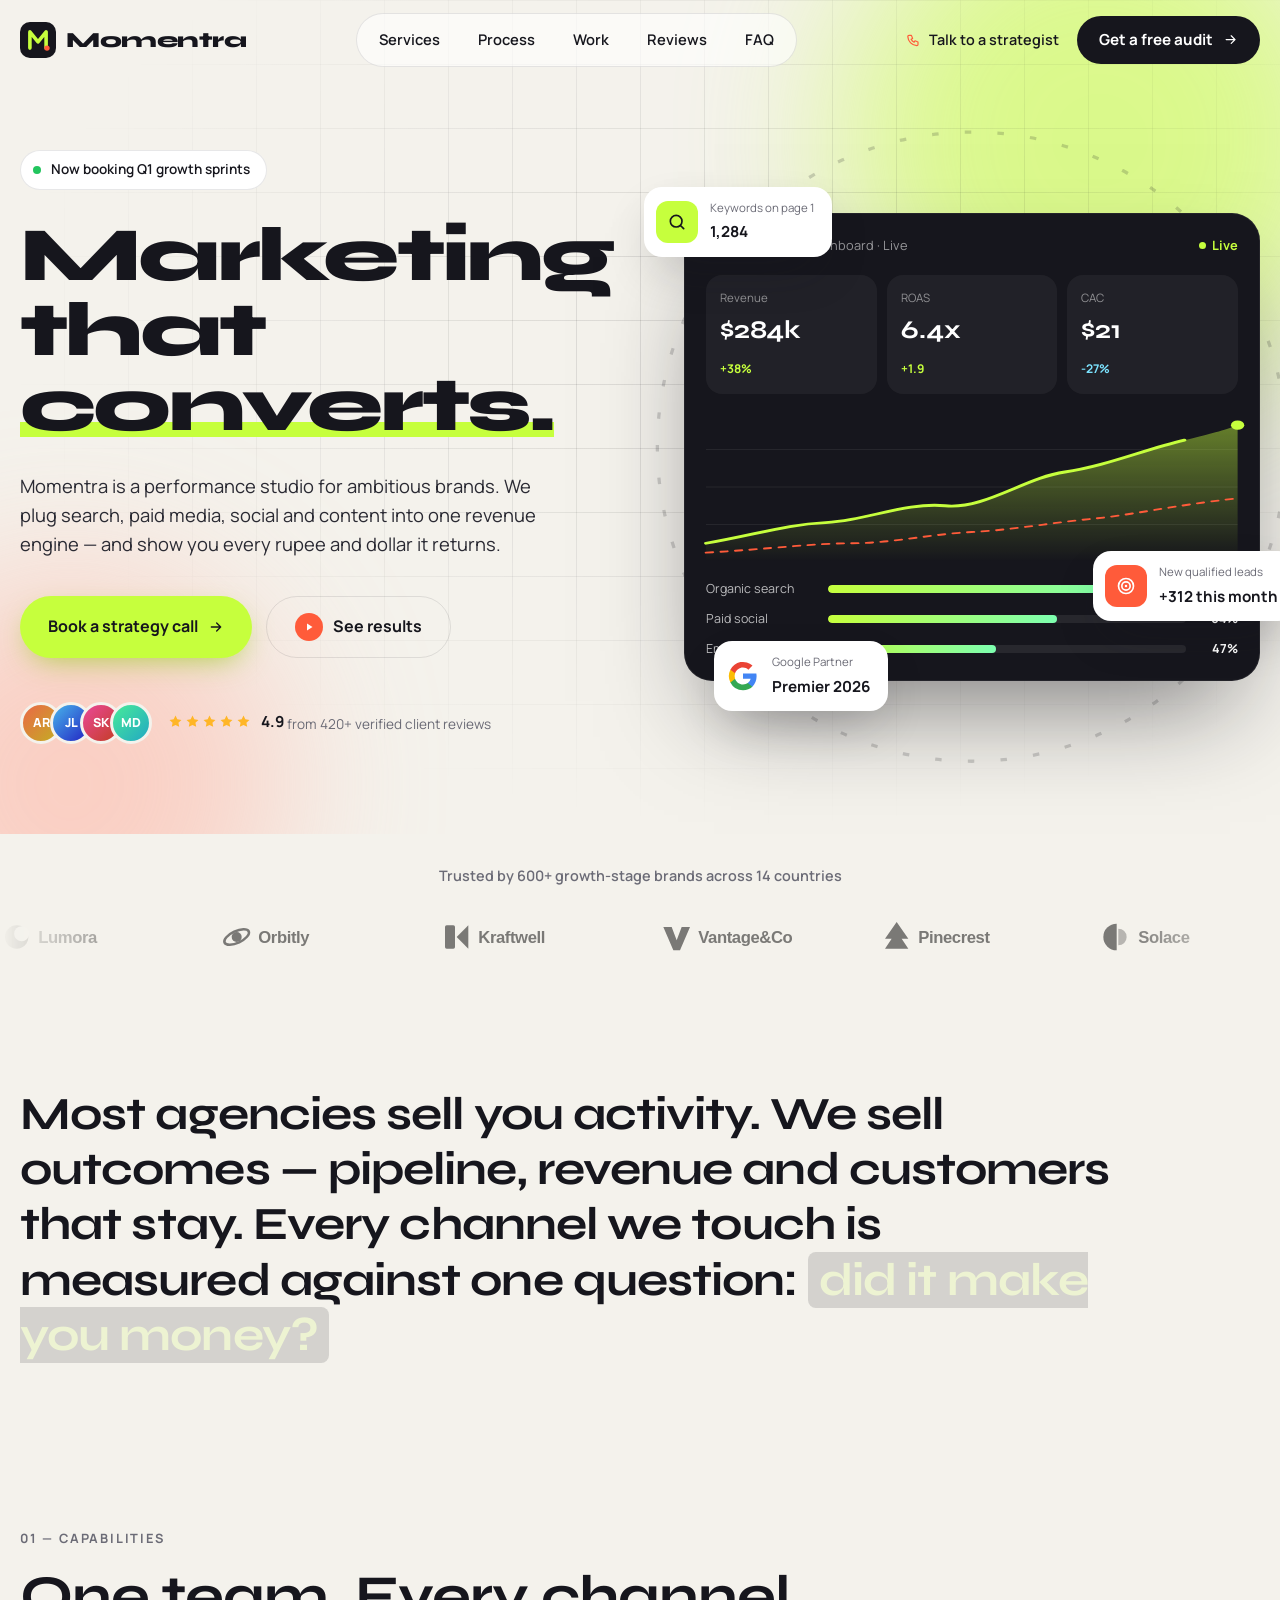
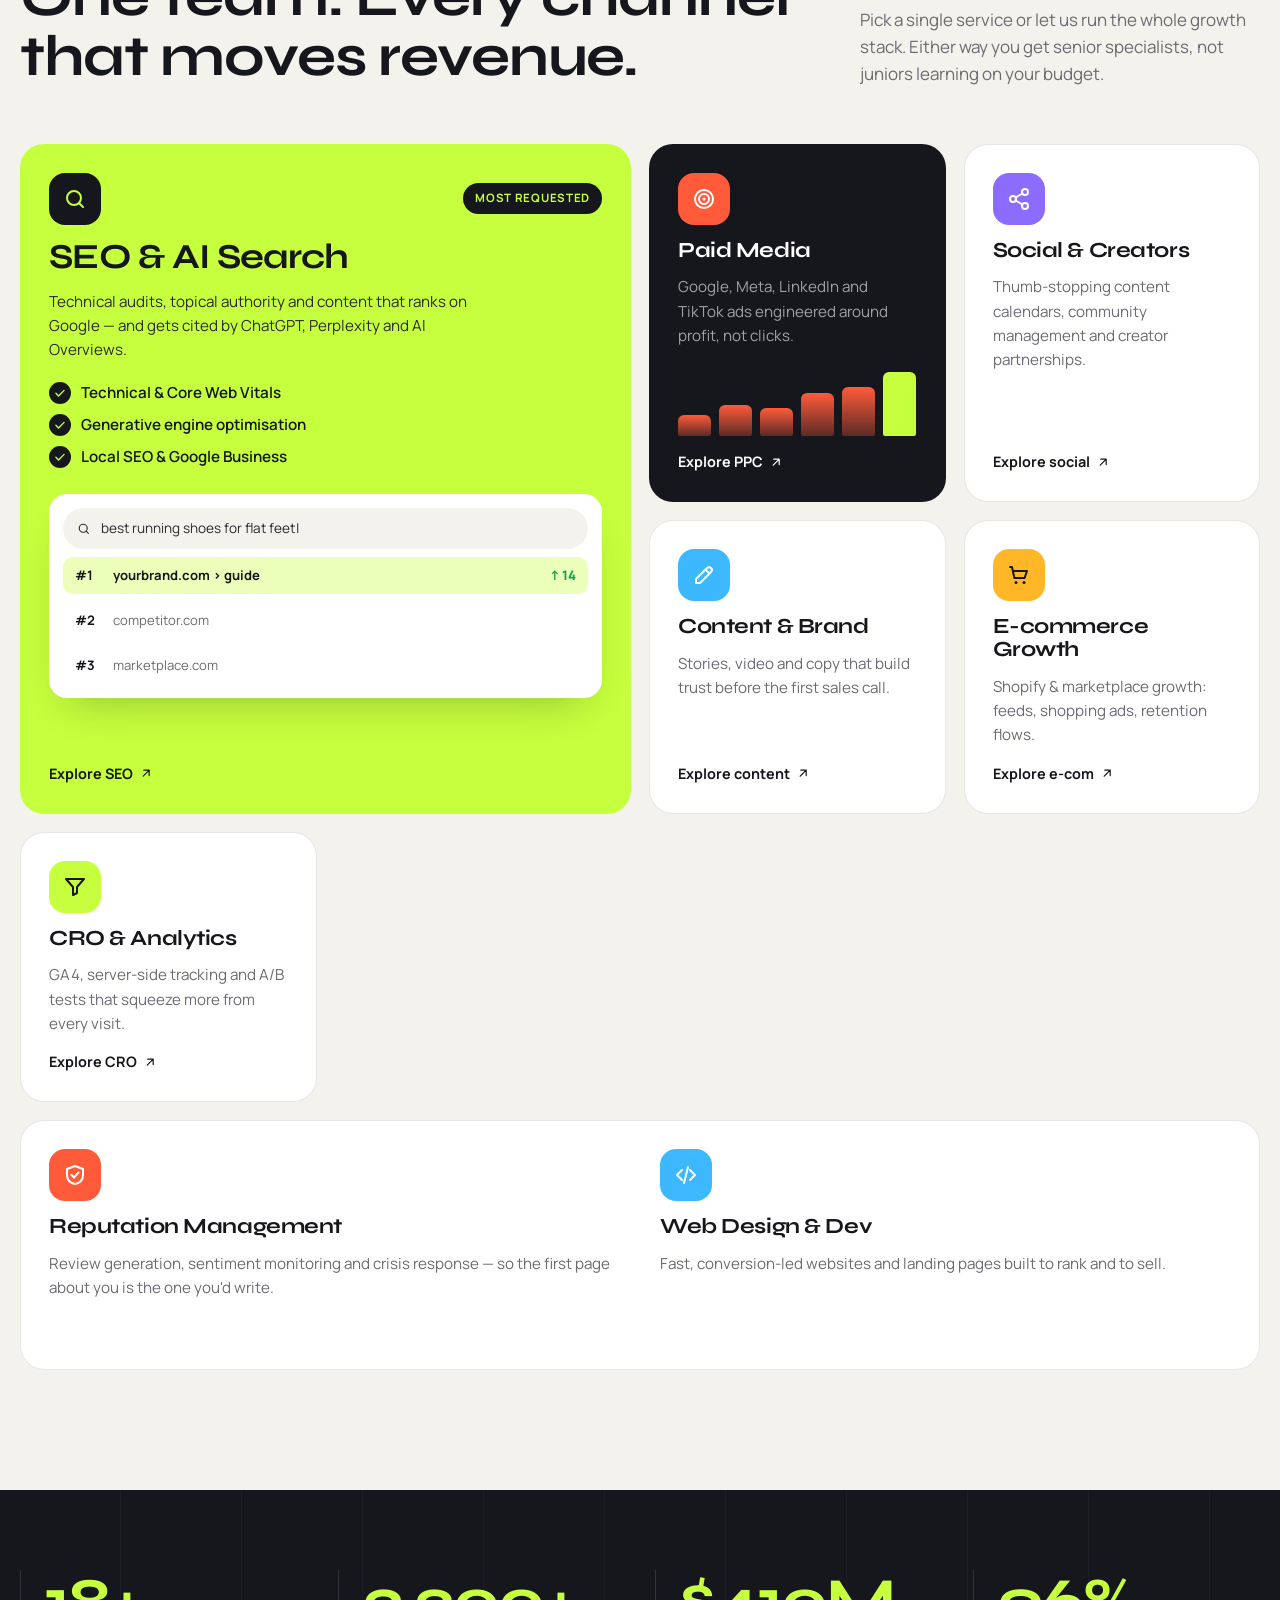
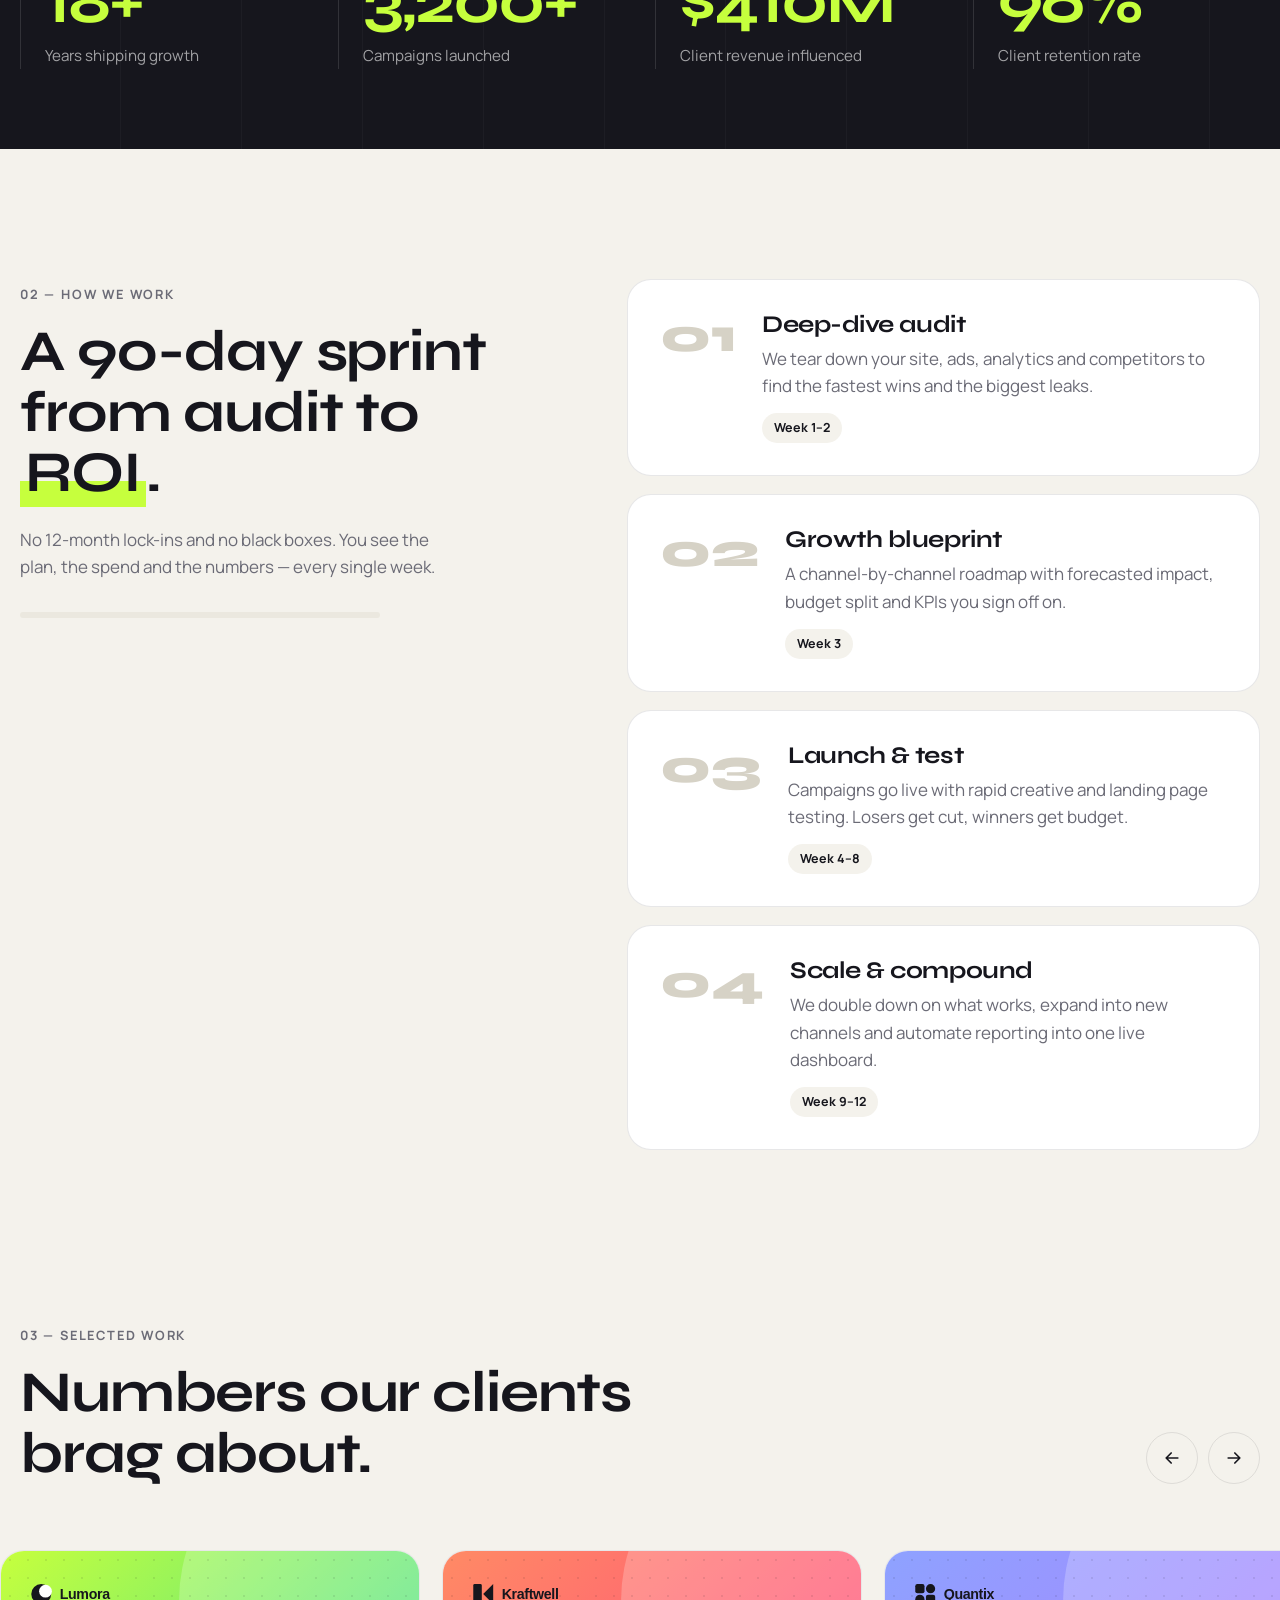
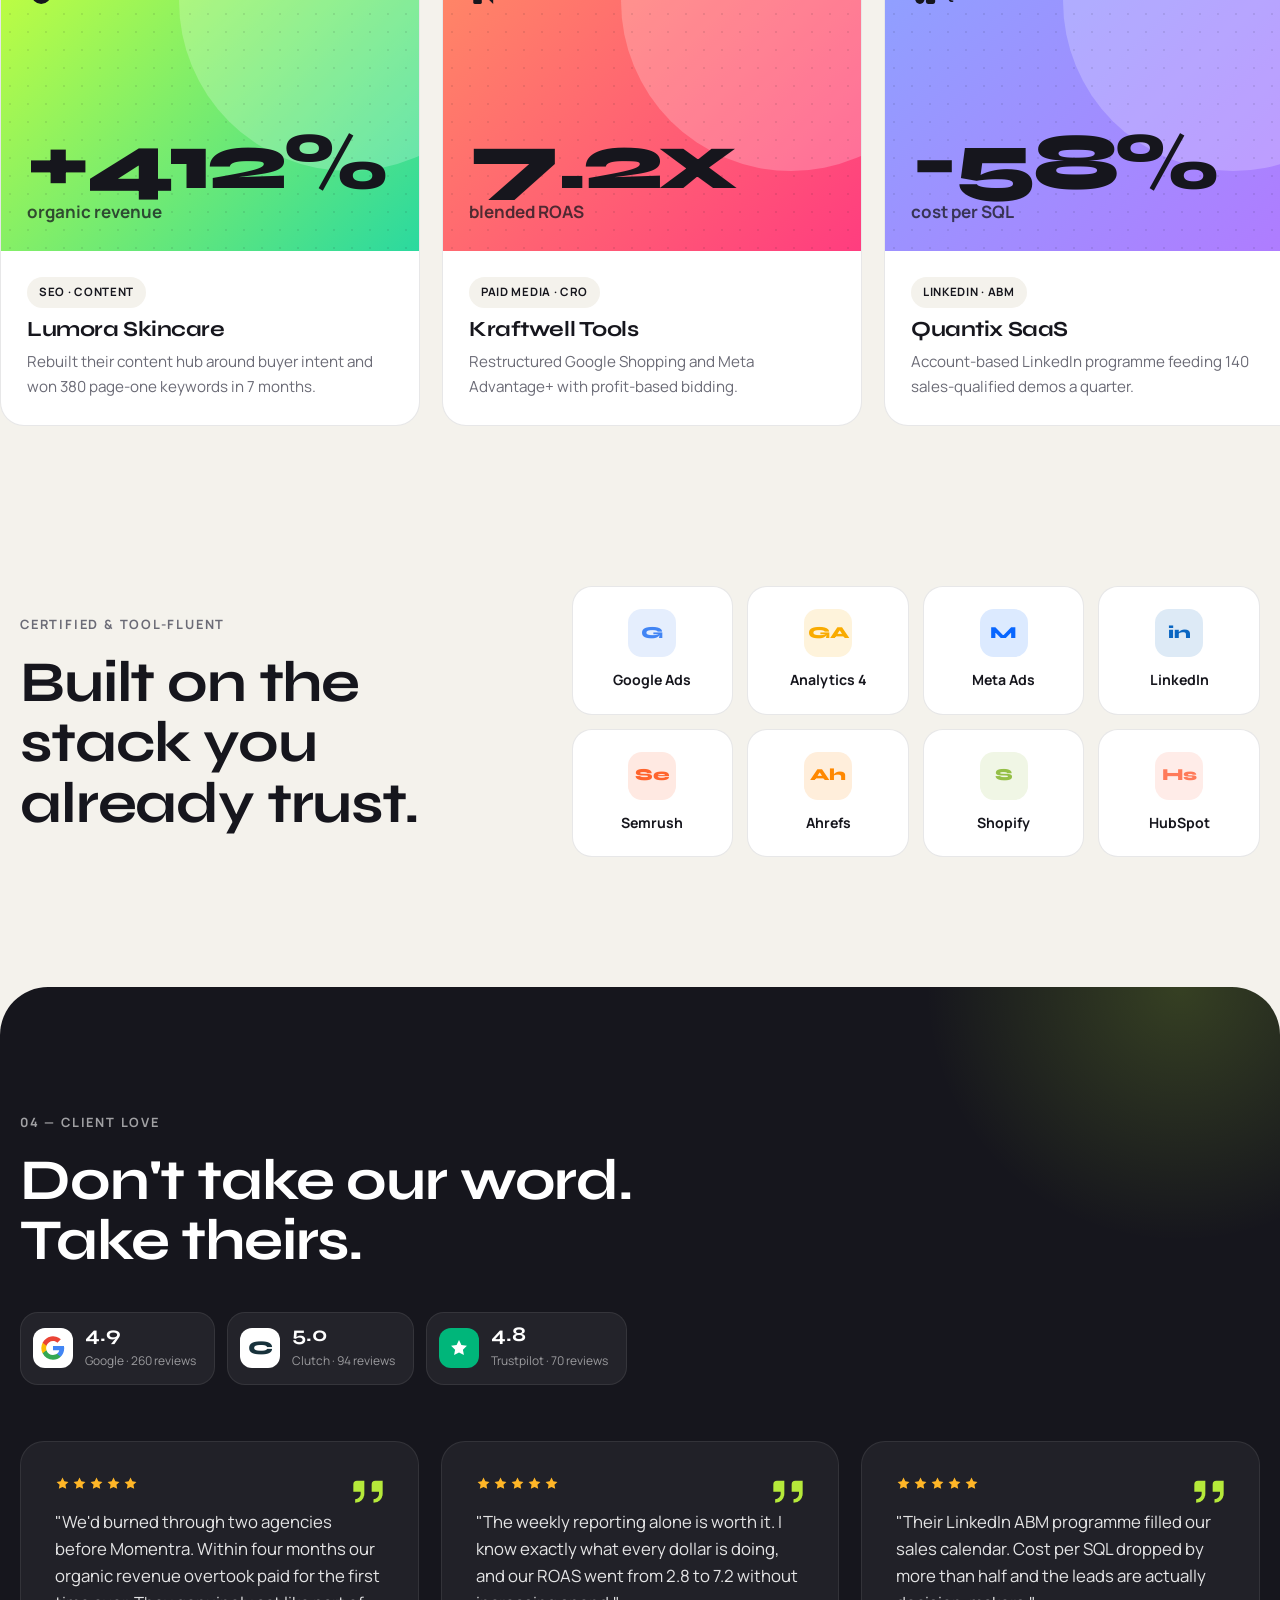
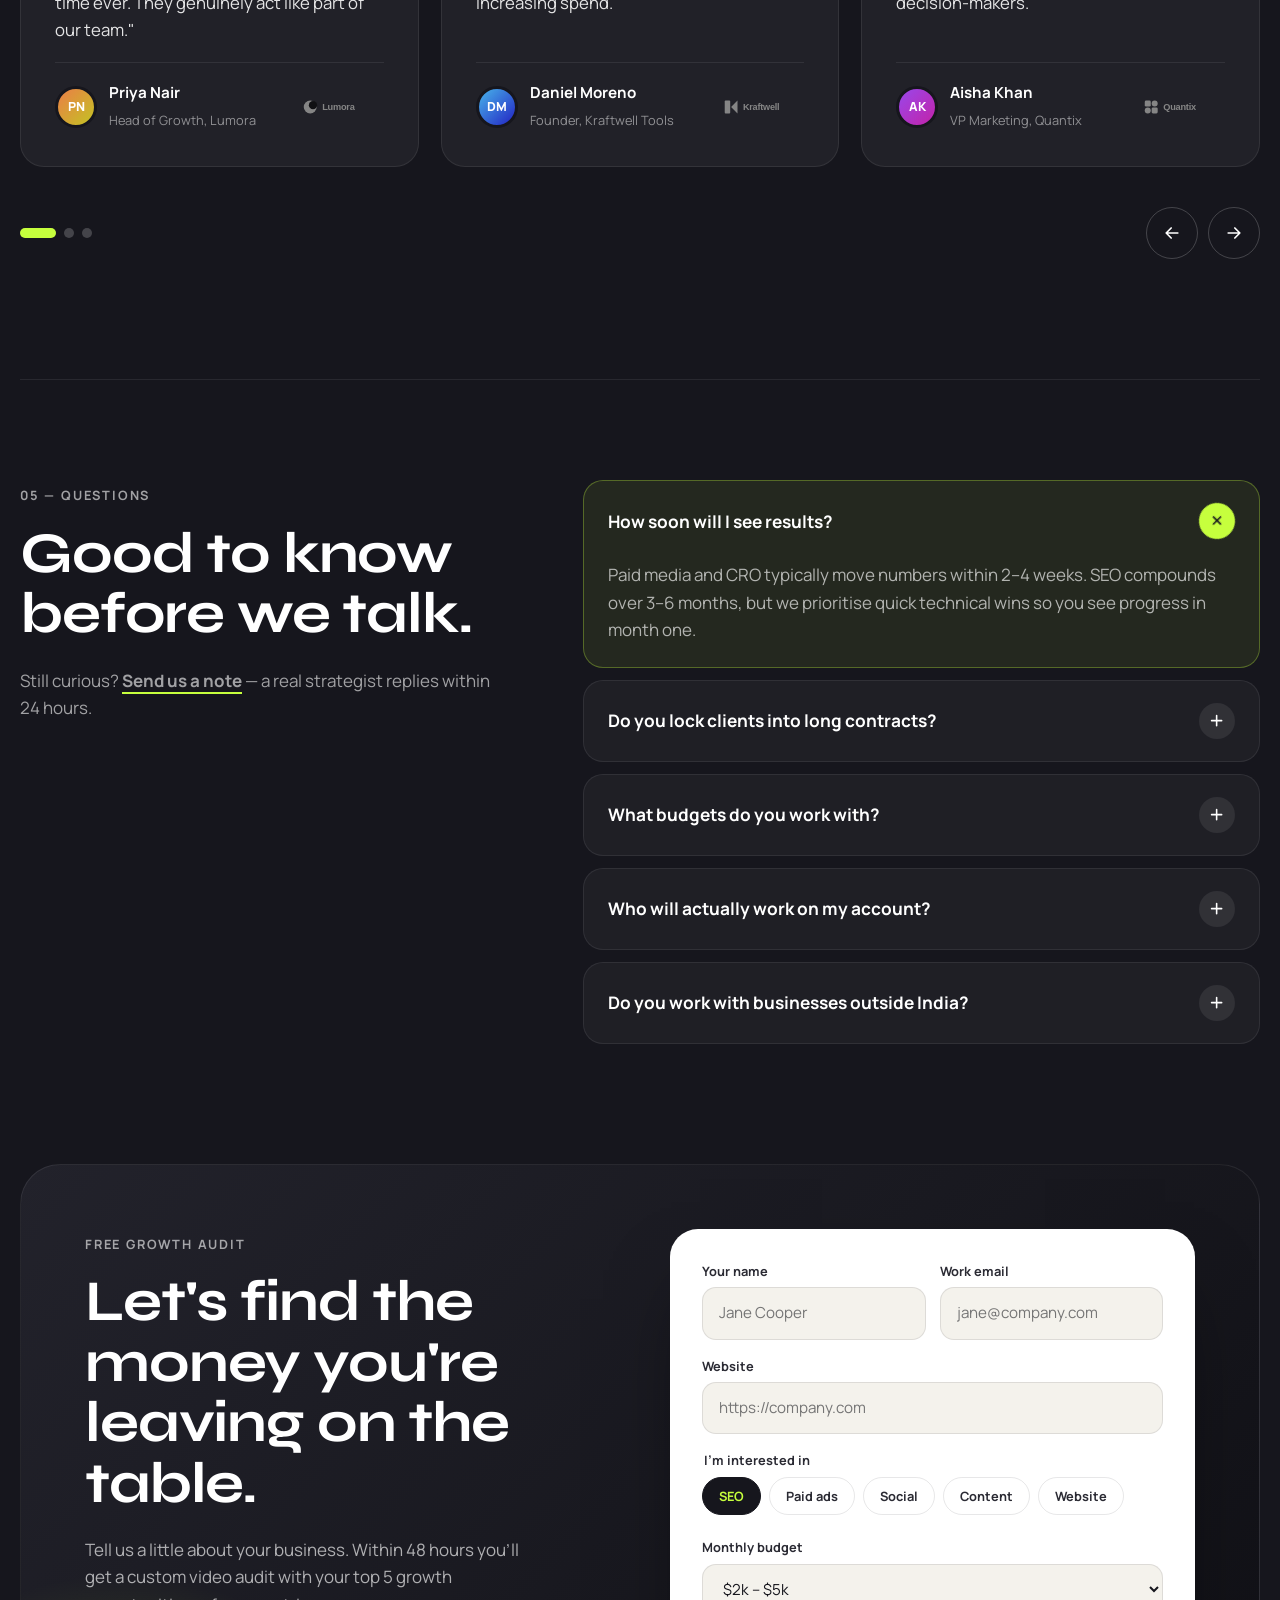
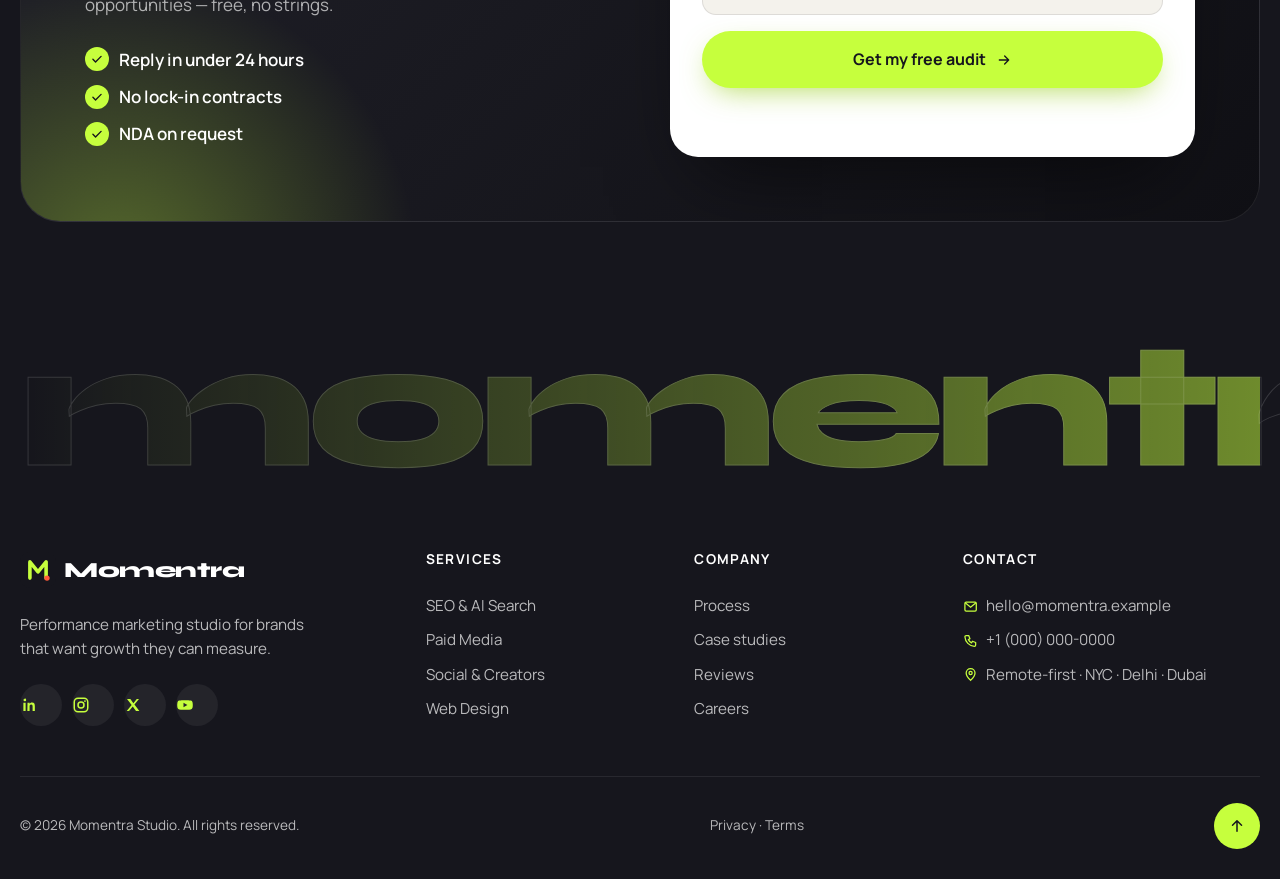
==== index.html @ 2140ebd6 "i" ====
<!doctype html>
<html lang="en">
<head>
  <meta charset="utf-8" />
  <meta name="viewport" content="width=device-width, initial-scale=1" />
  <title>Momentra — Growth Marketing Studio</title>
  <meta name="description" content="Momentra is a performance-first digital marketing studio. SEO, paid media, social, content and CRO that compound into revenue." />
  <link rel="icon" type="image/svg+xml" href="assets/favicon.svg" />
  <link rel="preconnect" href="https://fonts.googleapis.com" />
  <link rel="preconnect" href="https://fonts.gstatic.com" crossorigin />
  <link href="https://fonts.googleapis.com/css2?family=Syne:wght@600;700;800&family=Manrope:wght@400;500;600;700;800&display=swap" rel="stylesheet" />
  <link rel="stylesheet" href="css/style.css" />
</head>
<body>
  <div class="cursor-glow" aria-hidden="true"></div>
  <div class="scroll-progress" aria-hidden="true"></div>

  <!-- ================= SVG ICON SPRITE ================= -->
  <svg width="0" height="0" style="position:absolute" aria-hidden="true">
    <defs>
      <symbol id="i-search" viewBox="0 0 24 24"><circle cx="11" cy="11" r="7" fill="none" stroke="currentColor" stroke-width="2"/><path d="m20 20-3.5-3.5" stroke="currentColor" stroke-width="2" stroke-linecap="round"/></symbol>
      <symbol id="i-target" viewBox="0 0 24 24"><circle cx="12" cy="12" r="9" fill="none" stroke="currentColor" stroke-width="2"/><circle cx="12" cy="12" r="5" fill="none" stroke="currentColor" stroke-width="2"/><circle cx="12" cy="12" r="1.5" fill="currentColor"/></symbol>
      <symbol id="i-share" viewBox="0 0 24 24"><circle cx="18" cy="5" r="3" fill="none" stroke="currentColor" stroke-width="2"/><circle cx="6" cy="12" r="3" fill="none" stroke="currentColor" stroke-width="2"/><circle cx="18" cy="19" r="3" fill="none" stroke="currentColor" stroke-width="2"/><path d="m8.6 13.5 6.8 4M15.4 6.5l-6.8 4" stroke="currentColor" stroke-width="2"/></symbol>
      <symbol id="i-pen" viewBox="0 0 24 24"><path d="M4 20h4L19 9a2.8 2.8 0 0 0-4-4L4 16z" fill="none" stroke="currentColor" stroke-width="2" stroke-linejoin="round"/><path d="m13.5 6.5 4 4" stroke="currentColor" stroke-width="2"/></symbol>
      <symbol id="i-cart" viewBox="0 0 24 24"><path d="M3 4h2l2.4 11h10.2L20 8H6.3" fill="none" stroke="currentColor" stroke-width="2" stroke-linejoin="round" stroke-linecap="round"/><circle cx="9" cy="19.5" r="1.5" fill="currentColor"/><circle cx="17" cy="19.5" r="1.5" fill="currentColor"/></symbol>
      <symbol id="i-funnel" viewBox="0 0 24 24"><path d="M3 4h18l-7 8v6l-4 2v-8z" fill="none" stroke="currentColor" stroke-width="2" stroke-linejoin="round"/></symbol>
      <symbol id="i-shield" viewBox="0 0 24 24"><path d="M12 3 4 6v6c0 5 3.5 8 8 9 4.5-1 8-4 8-9V6z" fill="none" stroke="currentColor" stroke-width="2" stroke-linejoin="round"/><path d="m8.5 12 2.5 2.5 4.5-5" fill="none" stroke="currentColor" stroke-width="2" stroke-linecap="round"/></symbol>
      <symbol id="i-code" viewBox="0 0 24 24"><path d="m8 7-5 5 5 5M16 7l5 5-5 5M14 4l-4 16" fill="none" stroke="currentColor" stroke-width="2" stroke-linecap="round" stroke-linejoin="round"/></symbol>
      <symbol id="i-arrow" viewBox="0 0 24 24"><path d="M5 12h14M13 6l6 6-6 6" fill="none" stroke="currentColor" stroke-width="2" stroke-linecap="round" stroke-linejoin="round"/></symbol>
      <symbol id="i-arrow-ne" viewBox="0 0 24 24"><path d="M7 17 17 7M8 7h9v9" fill="none" stroke="currentColor" stroke-width="2" stroke-linecap="round" stroke-linejoin="round"/></symbol>
      <symbol id="i-star" viewBox="0 0 24 24"><path d="m12 2.5 2.9 6 6.6.9-4.8 4.6 1.2 6.5L12 17.4l-5.9 3.1 1.2-6.5L2.5 9.4l6.6-.9z" fill="currentColor"/></symbol>
      <symbol id="i-check" viewBox="0 0 24 24"><path d="m5 12.5 4.5 4.5L19 7.5" fill="none" stroke="currentColor" stroke-width="2.4" stroke-linecap="round" stroke-linejoin="round"/></symbol>
      <symbol id="i-plus" viewBox="0 0 24 24"><path d="M12 5v14M5 12h14" stroke="currentColor" stroke-width="2.2" stroke-linecap="round"/></symbol>
      <symbol id="i-quote" viewBox="0 0 24 24"><path d="M10 7H6a2 2 0 0 0-2 2v4h4v1a3 3 0 0 1-3 3v2a5 5 0 0 0 5-5zm10 0h-4a2 2 0 0 0-2 2v4h4v1a3 3 0 0 1-3 3v2a5 5 0 0 0 5-5z" fill="currentColor"/></symbol>
      <symbol id="i-play" viewBox="0 0 24 24"><path d="M8 5v14l11-7z" fill="currentColor"/></symbol>
      <symbol id="i-mail" viewBox="0 0 24 24"><rect x="3" y="5" width="18" height="14" rx="2" fill="none" stroke="currentColor" stroke-width="2"/><path d="m3.5 6 8.5 7 8.5-7" fill="none" stroke="currentColor" stroke-width="2"/></symbol>
      <symbol id="i-phone" viewBox="0 0 24 24"><path d="M5 4h4l2 5-2.5 1.5a11 11 0 0 0 5 5L15 13l5 2v4a2 2 0 0 1-2 2A16 16 0 0 1 3 6a2 2 0 0 1 2-2z" fill="none" stroke="currentColor" stroke-width="2" stroke-linejoin="round"/></symbol>
      <symbol id="i-pin" viewBox="0 0 24 24"><path d="M12 21s-7-6.2-7-11.5a7 7 0 0 1 14 0C19 14.8 12 21 12 21z" fill="none" stroke="currentColor" stroke-width="2"/><circle cx="12" cy="9.5" r="2.5" fill="none" stroke="currentColor" stroke-width="2"/></symbol>
      <symbol id="i-linkedin" viewBox="0 0 24 24"><path d="M4.5 9h3v11h-3zM6 3.5A1.8 1.8 0 1 1 6 7a1.8 1.8 0 0 1 0-3.5zM10 9h2.9v1.5h.1c.4-.8 1.4-1.7 3-1.7 3.2 0 3.8 2.1 3.8 4.8V20h-3v-5.6c0-1.3 0-3-1.9-3s-2.1 1.4-2.1 2.9V20h-3z" fill="currentColor"/></symbol>
      <symbol id="i-instagram" viewBox="0 0 24 24"><rect x="3" y="3" width="18" height="18" rx="5" fill="none" stroke="currentColor" stroke-width="2"/><circle cx="12" cy="12" r="4" fill="none" stroke="currentColor" stroke-width="2"/><circle cx="17.3" cy="6.7" r="1.2" fill="currentColor"/></symbol>
      <symbol id="i-x" viewBox="0 0 24 24"><path d="M4 4h4.5l4 5.6L17 4h3l-6.1 7.3L20.5 20H16l-4.3-6-5 6H3.6l6.6-7.9z" fill="currentColor"/></symbol>
      <symbol id="i-youtube" viewBox="0 0 24 24"><path d="M22 8.2a3 3 0 0 0-2.1-2.1C18 5.6 12 5.6 12 5.6s-6 0-7.9.5A3 3 0 0 0 2 8.2 31 31 0 0 0 1.6 12 31 31 0 0 0 2 15.8a3 3 0 0 0 2.1 2.1c1.9.5 7.9.5 7.9.5s6 0 7.9-.5a3 3 0 0 0 2.1-2.1c.3-1.2.4-2.5.4-3.8s-.1-2.6-.4-3.8zM10 15.1V8.9l5.2 3.1z" fill="currentColor"/></symbol>
      <symbol id="i-google" viewBox="0 0 24 24"><path d="M21.6 12.2c0-.7-.1-1.4-.2-2H12v3.8h5.4a4.6 4.6 0 0 1-2 3v2.5h3.2c1.9-1.7 3-4.3 3-7.3z" fill="#4285F4"/><path d="M12 22c2.7 0 5-.9 6.6-2.5l-3.2-2.5c-.9.6-2 1-3.4 1-2.6 0-4.8-1.8-5.6-4.1H3.1v2.6A10 10 0 0 0 12 22z" fill="#34A853"/><path d="M6.4 13.9a6 6 0 0 1 0-3.8V7.5H3.1a10 10 0 0 0 0 9z" fill="#FBBC05"/><path d="M12 6c1.5 0 2.8.5 3.8 1.5l2.9-2.9A10 10 0 0 0 3.1 7.5l3.3 2.6C7.2 7.8 9.4 6 12 6z" fill="#EA4335"/></symbol>
      <symbol id="i-sparkle" viewBox="0 0 24 24"><path d="M12 2c.6 4.8 2.7 7 7.5 7.5v1C14.7 11 12.6 13.2 12 18h-1c-.5-4.8-2.7-7-7.5-7.5v-1C8.3 9 10.5 6.8 11 2z" fill="currentColor"/></symbol>
    </defs>
  </svg>

  <!-- ================= HEADER ================= -->
  <header class="header" id="top">
    <div class="container header__inner">
      <a href="#top" class="brand" aria-label="Momentra home">
        <img src="assets/logo.svg" alt="" width="36" height="36" />
        <span>Momentra</span>
      </a>
      <nav class="nav" aria-label="Main">
        <a href="#services">Services</a>
        <a href="#process">Process</a>
        <a href="#work">Work</a>
        <a href="#reviews">Reviews</a>
        <a href="#faq">FAQ</a>
      </nav>
      <div class="header__cta">
        <a href="tel:+10000000000" class="header__phone"><svg><use href="#i-phone"/></svg> Talk to a strategist</a>
        <a href="#contact" class="btn btn--dark magnetic">Get a free audit <svg><use href="#i-arrow"/></svg></a>
      </div>
      <button class="burger" aria-label="Open menu" aria-expanded="false"><span></span><span></span></button>
    </div>
    <div class="mobile-menu">
      <a href="#services">Services</a>
      <a href="#process">Process</a>
      <a href="#work">Work</a>
      <a href="#reviews">Reviews</a>
      <a href="#faq">FAQ</a>
      <a href="#contact" class="btn btn--lime">Get a free audit</a>
    </div>
  </header>

  <main>
    <!-- ================= HERO ================= -->
    <section class="hero">
      <div class="hero__bg" aria-hidden="true">
        <div class="blob blob--1"></div>
        <div class="blob blob--2"></div>
        <div class="grid-lines"></div>
      </div>
      <div class="container hero__inner">
        <div class="hero__copy">
          <p class="pill reveal"><span class="pill__dot"></span> Now booking Q1 growth sprints</p>
          <h1 class="hero__title reveal" data-delay="1">
            Marketing that<br />
            <span class="rotator" aria-live="polite">
              <span class="rotator__word is-active">compounds.</span>
              <span class="rotator__word">converts.</span>
              <span class="rotator__word">scales.</span>
              <span class="rotator__word">pays back.</span>
            </span>
          </h1>
          <p class="hero__lead reveal" data-delay="2">
            Momentra is a performance studio for ambitious brands. We plug search, paid media, social and content into one revenue engine — and show you every rupee and dollar it returns.
          </p>
          <div class="hero__actions reveal" data-delay="3">
            <a href="#contact" class="btn btn--lime btn--lg magnetic">Book a strategy call <svg><use href="#i-arrow"/></svg></a>
            <a href="#work" class="btn btn--ghost btn--lg"><span class="play"><svg><use href="#i-play"/></svg></span> See results</a>
          </div>
          <div class="hero__trust reveal" data-delay="4">
            <div class="avatars">
              <span style="--h:12">AR</span><span style="--h:200">JL</span><span style="--h:330">SK</span><span style="--h:150">MD</span>
            </div>
            <div>
              <div class="stars" aria-label="4.9 out of 5 stars">
                <svg><use href="#i-star"/></svg><svg><use href="#i-star"/></svg><svg><use href="#i-star"/></svg><svg><use href="#i-star"/></svg><svg><use href="#i-star"/></svg>
                <strong>4.9</strong>
              </div>
              <small>from 420+ verified client reviews</small>
            </div>
          </div>
        </div>

        <div class="hero__visual reveal" data-delay="2" aria-hidden="true">
          <div class="dash tilt">
            <div class="dash__head">
              <span class="dots"><i></i><i></i><i></i></span>
              <span>Growth dashboard · Live</span>
              <span class="live"><i></i> Live</span>
            </div>
            <div class="dash__kpis">
              <div><small>Revenue</small><strong data-count="284" data-prefix="$" data-suffix="k">$0k</strong><em class="up">+38%</em></div>
              <div><small>ROAS</small><strong data-count="6.4" data-decimals="1" data-suffix="x">0x</strong><em class="up">+1.9</em></div>
              <div><small>CAC</small><strong data-count="21" data-prefix="$">$0</strong><em class="down">-27%</em></div>
            </div>
            <svg class="dash__chart" viewBox="0 0 400 160" preserveAspectRatio="none">
              <defs>
                <linearGradient id="chartFill" x1="0" x2="0" y1="0" y2="1">
                  <stop offset="0" stop-color="#c6ff3d" stop-opacity=".45"/>
                  <stop offset="1" stop-color="#c6ff3d" stop-opacity="0"/>
                </linearGradient>
              </defs>
              <g class="dash__gridlines"><path d="M0 40h400M0 80h400M0 120h400"/></g>
              <path class="chart-area" d="M0 140 C40 130 60 120 90 118 S150 96 180 100 240 70 270 64 330 40 360 30 400 14 400 14 V160 H0Z" fill="url(#chartFill)"/>
              <path class="chart-line" d="M0 140 C40 130 60 120 90 118 S150 96 180 100 240 70 270 64 330 40 360 30 400 14" fill="none" stroke="#c6ff3d" stroke-width="3" stroke-linecap="round"/>
              <path class="chart-line chart-line--2" d="M0 150 C50 146 80 140 110 140 S170 130 200 128 260 118 290 114 350 100 400 92" fill="none" stroke="#ff5b3a" stroke-width="2" stroke-dasharray="5 6" stroke-linecap="round"/>
              <circle class="chart-dot" cx="400" cy="14" r="5" fill="#c6ff3d"/>
            </svg>
            <div class="dash__channels">
              <div><span>Organic search</span><div class="bar"><i style="--w:82%"></i></div><b>82%</b></div>
              <div><span>Paid social</span><div class="bar"><i style="--w:64%"></i></div><b>64%</b></div>
              <div><span>Email &amp; CRM</span><div class="bar"><i style="--w:47%"></i></div><b>47%</b></div>
            </div>
          </div>

          <div class="float-card float-card--a">
            <span class="ic ic--lime"><svg><use href="#i-search"/></svg></span>
            <div><small>Keywords on page 1</small><strong>1,284</strong></div>
          </div>
          <div class="float-card float-card--b">
            <span class="ic ic--coral"><svg><use href="#i-target"/></svg></span>
            <div><small>New qualified leads</small><strong>+312 this month</strong></div>
          </div>
          <div class="float-card float-card--c">
            <svg class="g"><use href="#i-google"/></svg>
            <div><small>Google Partner</small><strong>Premier 2026</strong></div>
          </div>
          <svg class="orbit" viewBox="0 0 200 200"><circle cx="100" cy="100" r="96" fill="none" stroke="currentColor" stroke-dasharray="2 8"/></svg>
        </div>
      </div>
    </section>

    <!-- ================= LOGO MARQUEE ================= -->
    <section class="logos" aria-label="Trusted by">
      <div class="container logos__head">
        <p>Trusted by 600+ growth-stage brands across 14 countries</p>
      </div>
      <div class="marquee">
        <div class="marquee__track">
          <img src="assets/clients/lumora.svg" alt="Lumora" />
          <img src="assets/clients/orbitly.svg" alt="Orbitly" />
          <img src="assets/clients/kraftwell.svg" alt="Kraftwell" />
          <img src="assets/clients/vantage.svg" alt="Vantage &amp; Co" />
          <img src="assets/clients/pinecrest.svg" alt="Pinecrest" />
          <img src="assets/clients/solace.svg" alt="Solace" />
          <img src="assets/clients/quantix.svg" alt="Quantix" />
          <img src="assets/clients/havenhomes.svg" alt="Haven Homes" />
        </div>
      </div>
    </section>

    <!-- ================= INTRO / MANIFESTO ================= -->
    <section class="manifesto">
      <div class="container">
        <p class="manifesto__text split-words">
          Most agencies sell you activity. We sell outcomes — pipeline, revenue and customers that stay. Every channel we touch is measured against one question: <em>did it make you money?</em>
        </p>
      </div>
    </section>

    <!-- ================= SERVICES (BENTO) ================= -->
    <section class="services" id="services">
      <div class="container">
        <div class="section-head">
          <div>
            <span class="eyebrow reveal">01 — Capabilities</span>
            <h2 class="reveal" data-delay="1">One team. Every channel<br/>that moves revenue.</h2>
          </div>
          <p class="reveal" data-delay="2">Pick a single service or let us run the whole growth stack. Either way you get senior specialists, not juniors learning on your budget.</p>
        </div>

        <div class="bento">
          <article class="card card--xl reveal tilt">
            <div class="card__top">
              <span class="ic ic--lime"><svg><use href="#i-search"/></svg></span>
              <span class="tag">Most requested</span>
            </div>
            <h3>SEO &amp; AI Search</h3>
            <p>Technical audits, topical authority and content that ranks on Google — and gets cited by ChatGPT, Perplexity and AI Overviews.</p>
            <ul class="checks">
              <li><svg><use href="#i-check"/></svg> Technical &amp; Core Web Vitals</li>
              <li><svg><use href="#i-check"/></svg> Generative engine optimisation</li>
              <li><svg><use href="#i-check"/></svg> Local SEO &amp; Google Business</li>
            </ul>
            <div class="serp" aria-hidden="true">
              <div class="serp__bar"><svg><use href="#i-search"/></svg><span class="typed" data-text="best running shoes for flat feet"></span></div>
              <div class="serp__row serp__row--win"><b>#1</b><span>yourbrand.com › guide</span><em>↑ 14</em></div>
              <div class="serp__row"><b>#2</b><span>competitor.com</span></div>
              <div class="serp__row"><b>#3</b><span>marketplace.com</span></div>
            </div>
            <a href="#contact" class="card__link">Explore SEO <svg><use href="#i-arrow-ne"/></svg></a>
          </article>

          <article class="card card--dark reveal tilt" data-delay="1">
            <span class="ic ic--coral"><svg><use href="#i-target"/></svg></span>
            <h3>Paid Media</h3>
            <p>Google, Meta, LinkedIn and TikTok ads engineered around profit, not clicks.</p>
            <div class="mini-bars" aria-hidden="true"><i style="--h:30%"></i><i style="--h:45%"></i><i style="--h:40%"></i><i style="--h:62%"></i><i style="--h:70%"></i><i style="--h:92%"></i></div>
            <a href="#contact" class="card__link">Explore PPC <svg><use href="#i-arrow-ne"/></svg></a>
          </article>

          <article class="card reveal tilt" data-delay="2">
            <span class="ic ic--violet"><svg><use href="#i-share"/></svg></span>
            <h3>Social &amp; Creators</h3>
            <p>Thumb-stopping content calendars, community management and creator partnerships.</p>
            <a href="#contact" class="card__link">Explore social <svg><use href="#i-arrow-ne"/></svg></a>
          </article>

          <article class="card reveal tilt">
            <span class="ic ic--sky"><svg><use href="#i-pen"/></svg></span>
            <h3>Content &amp; Brand</h3>
            <p>Stories, video and copy that build trust before the first sales call.</p>
            <a href="#contact" class="card__link">Explore content <svg><use href="#i-arrow-ne"/></svg></a>
          </article>

          <article class="card reveal tilt" data-delay="1">
            <span class="ic ic--amber"><svg><use href="#i-cart"/></svg></span>
            <h3>E-commerce Growth</h3>
            <p>Shopify &amp; marketplace growth: feeds, shopping ads, retention flows.</p>
            <a href="#contact" class="card__link">Explore e-com <svg><use href="#i-arrow-ne"/></svg></a>
          </article>

          <article class="card reveal tilt" data-delay="2">
            <span class="ic ic--lime"><svg><use href="#i-funnel"/></svg></span>
            <h3>CRO &amp; Analytics</h3>
            <p>GA4, server-side tracking and A/B tests that squeeze more from every visit.</p>
            <a href="#contact" class="card__link">Explore CRO <svg><use href="#i-arrow-ne"/></svg></a>
          </article>

          <article class="card card--wide reveal tilt">
            <div class="card--wide__row">
              <div>
                <span class="ic ic--coral"><svg><use href="#i-shield"/></svg></span>
                <h3>Reputation Management</h3>
                <p>Review generation, sentiment monitoring and crisis response — so the first page about you is the one you'd write.</p>
              </div>
              <div>
                <span class="ic ic--sky"><svg><use href="#i-code"/></svg></span>
                <h3>Web Design &amp; Dev</h3>
                <p>Fast, conversion-led websites and landing pages built to rank and to sell.</p>
              </div>
            </div>
          </article>
        </div>
      </div>
    </section>

    <!-- ================= STATS BAND ================= -->
    <section class="stats">
      <div class="container stats__grid">
        <div class="stat reveal"><strong data-count="18" data-suffix="+">0</strong><span>Years shipping growth</span></div>
        <div class="stat reveal" data-delay="1"><strong data-count="3200" data-suffix="+">0</strong><span>Campaigns launched</span></div>
        <div class="stat reveal" data-delay="2"><strong data-count="410" data-prefix="$" data-suffix="M">0</strong><span>Client revenue influenced</span></div>
        <div class="stat reveal" data-delay="3"><strong data-count="96" data-suffix="%">0</strong><span>Client retention rate</span></div>
      </div>
    </section>

    <!-- ================= PROCESS ================= -->
    <section class="process" id="process">
      <div class="container process__inner">
        <div class="process__sticky">
          <span class="eyebrow reveal">02 — How we work</span>
          <h2 class="reveal" data-delay="1">A 90-day sprint<br/>from audit to <span class="hl">ROI</span>.</h2>
          <p class="reveal" data-delay="2">No 12-month lock-ins and no black boxes. You see the plan, the spend and the numbers — every single week.</p>
          <div class="process__meter reveal" data-delay="3"><i></i></div>
        </div>
        <ol class="steps">
          <li class="step reveal">
            <span class="step__num">01</span>
            <div><h3>Deep-dive audit</h3><p>We tear down your site, ads, analytics and competitors to find the fastest wins and the biggest leaks.</p><span class="step__time">Week 1–2</span></div>
          </li>
          <li class="step reveal">
            <span class="step__num">02</span>
            <div><h3>Growth blueprint</h3><p>A channel-by-channel roadmap with forecasted impact, budget split and KPIs you sign off on.</p><span class="step__time">Week 3</span></div>
          </li>
          <li class="step reveal">
            <span class="step__num">03</span>
            <div><h3>Launch &amp; test</h3><p>Campaigns go live with rapid creative and landing page testing. Losers get cut, winners get budget.</p><span class="step__time">Week 4–8</span></div>
          </li>
          <li class="step reveal">
            <span class="step__num">04</span>
            <div><h3>Scale &amp; compound</h3><p>We double down on what works, expand into new channels and automate reporting into one live dashboard.</p><span class="step__time">Week 9–12</span></div>
          </li>
        </ol>
      </div>
    </section>

    <!-- ================= CASE STUDIES ================= -->
    <section class="work" id="work">
      <div class="container">
        <div class="section-head">
          <div>
            <span class="eyebrow reveal">03 — Selected work</span>
            <h2 class="reveal" data-delay="1">Numbers our clients<br/>brag about.</h2>
          </div>
          <div class="work__nav reveal" data-delay="2">
            <button class="round-btn" data-dir="-1" aria-label="Previous case study"><svg style="transform:rotate(180deg)"><use href="#i-arrow"/></svg></button>
            <button class="round-btn" data-dir="1" aria-label="Next case study"><svg><use href="#i-arrow"/></svg></button>
          </div>
        </div>
      </div>
      <div class="cases" tabindex="0">
        <article class="case reveal" style="--c1:#c6ff3d;--c2:#2bd99f">
          <div class="case__art"><img src="assets/clients/lumora.svg" alt="" /><span class="case__big">+412%</span><span class="case__label">organic revenue</span></div>
          <div class="case__body"><span class="tag">SEO · Content</span><h3>Lumora Skincare</h3><p>Rebuilt their content hub around buyer intent and won 380 page-one keywords in 7 months.</p></div>
        </article>
        <article class="case reveal" data-delay="1" style="--c1:#ff8a65;--c2:#ff3d7f">
          <div class="case__art"><img src="assets/clients/kraftwell.svg" alt="" /><span class="case__big">7.2x</span><span class="case__label">blended ROAS</span></div>
          <div class="case__body"><span class="tag">Paid Media · CRO</span><h3>Kraftwell Tools</h3><p>Restructured Google Shopping and Meta Advantage+ with profit-based bidding.</p></div>
        </article>
        <article class="case reveal" data-delay="2" style="--c1:#8ea2ff;--c2:#b07bff">
          <div class="case__art"><img src="assets/clients/quantix.svg" alt="" /><span class="case__big">-58%</span><span class="case__label">cost per SQL</span></div>
          <div class="case__body"><span class="tag">LinkedIn · ABM</span><h3>Quantix SaaS</h3><p>Account-based LinkedIn programme feeding 140 sales-qualified demos a quarter.</p></div>
        </article>
        <article class="case reveal" data-delay="3" style="--c1:#ffd166;--c2:#ff9f1c">
          <div class="case__art"><img src="assets/clients/havenhomes.svg" alt="" /><span class="case__big">2.4M</span><span class="case__label">social reach / mo</span></div>
          <div class="case__body"><span class="tag">Social · Creators</span><h3>Haven Homes</h3><p>Creator-led reels strategy that turned property tours into a lead machine.</p></div>
        </article>
        <article class="case reveal" style="--c1:#6ee7ff;--c2:#3d8bff">
          <div class="case__art"><img src="assets/clients/orbitly.svg" alt="" /><span class="case__big">+186%</span><span class="case__label">trial sign-ups</span></div>
          <div class="case__body"><span class="tag">CRO · Analytics</span><h3>Orbitly</h3><p>42 landing page experiments in one quarter, with server-side tracking to prove it.</p></div>
        </article>
      </div>
    </section>

    <!-- ================= TOOLS ================= -->
    <section class="tools">
      <div class="container tools__inner">
        <div>
          <span class="eyebrow reveal">Certified &amp; tool-fluent</span>
          <h2 class="reveal" data-delay="1">Built on the stack you already trust.</h2>
        </div>
        <div class="tools__grid">
          <div class="tool reveal"><span style="--t:#4285F4">G</span>Google Ads</div>
          <div class="tool reveal" data-delay="1"><span style="--t:#F9AB00">GA</span>Analytics 4</div>
          <div class="tool reveal" data-delay="2"><span style="--t:#0866FF">M</span>Meta Ads</div>
          <div class="tool reveal" data-delay="3"><span style="--t:#0A66C2">in</span>LinkedIn</div>
          <div class="tool reveal"><span style="--t:#FF642D">Se</span>Semrush</div>
          <div class="tool reveal" data-delay="1"><span style="--t:#FF8800">Ah</span>Ahrefs</div>
          <div class="tool reveal" data-delay="2"><span style="--t:#95BF47">S</span>Shopify</div>
          <div class="tool reveal" data-delay="3"><span style="--t:#FF7A59">Hs</span>HubSpot</div>
        </div>
      </div>
    </section>

    <!-- ================= REVIEWS ================= -->
    <section class="reviews" id="reviews">
      <div class="container">
        <div class="reviews__top">
          <div>
            <span class="eyebrow eyebrow--light reveal">04 — Client love</span>
            <h2 class="reveal" data-delay="1">Don't take our word.<br/>Take theirs.</h2>
          </div>
          <div class="platforms reveal" data-delay="2">
            <div class="platform"><svg class="g"><use href="#i-google"/></svg><div><b>4.9</b><span>Google · 260 reviews</span></div></div>
            <div class="platform"><span class="clutch">C</span><div><b>5.0</b><span>Clutch · 94 reviews</span></div></div>
            <div class="platform"><span class="tp"><svg><use href="#i-star"/></svg></span><div><b>4.8</b><span>Trustpilot · 70 reviews</span></div></div>
          </div>
        </div>

        <div class="slider" aria-roledescription="carousel">
          <div class="slider__track">
            <figure class="review">
              <svg class="review__q"><use href="#i-quote"/></svg>
              <div class="stars"><svg><use href="#i-star"/></svg><svg><use href="#i-star"/></svg><svg><use href="#i-star"/></svg><svg><use href="#i-star"/></svg><svg><use href="#i-star"/></svg></div>
              <blockquote>"We'd burned through two agencies before Momentra. Within four months our organic revenue overtook paid for the first time ever. They genuinely act like part of our team."</blockquote>
              <figcaption><span class="av" style="--h:20">PN</span><div><b>Priya Nair</b><small>Head of Growth, Lumora</small></div><img src="assets/clients/lumora.svg" alt="" /></figcaption>
            </figure>
            <figure class="review">
              <svg class="review__q"><use href="#i-quote"/></svg>
              <div class="stars"><svg><use href="#i-star"/></svg><svg><use href="#i-star"/></svg><svg><use href="#i-star"/></svg><svg><use href="#i-star"/></svg><svg><use href="#i-star"/></svg></div>
              <blockquote>"The weekly reporting alone is worth it. I know exactly what every dollar is doing, and our ROAS went from 2.8 to 7.2 without increasing spend."</blockquote>
              <figcaption><span class="av" style="--h:200">DM</span><div><b>Daniel Moreno</b><small>Founder, Kraftwell Tools</small></div><img src="assets/clients/kraftwell.svg" alt="" /></figcaption>
            </figure>
            <figure class="review">
              <svg class="review__q"><use href="#i-quote"/></svg>
              <div class="stars"><svg><use href="#i-star"/></svg><svg><use href="#i-star"/></svg><svg><use href="#i-star"/></svg><svg><use href="#i-star"/></svg><svg><use href="#i-star"/></svg></div>
              <blockquote>"Their LinkedIn ABM programme filled our sales calendar. Cost per SQL dropped by more than half and the leads are actually decision-makers."</blockquote>
              <figcaption><span class="av" style="--h:270">AK</span><div><b>Aisha Khan</b><small>VP Marketing, Quantix</small></div><img src="assets/clients/quantix.svg" alt="" /></figcaption>
            </figure>
            <figure class="review">
              <svg class="review__q"><use href="#i-quote"/></svg>
              <div class="stars"><svg><use href="#i-star"/></svg><svg><use href="#i-star"/></svg><svg><use href="#i-star"/></svg><svg><use href="#i-star"/></svg><svg><use href="#i-star"/></svg></div>
              <blockquote>"Creative, fast and brutally honest about what's working. Our reels now drive more enquiries than our property portals."</blockquote>
              <figcaption><span class="av" style="--h:40">TO</span><div><b>Tom O'Brien</b><small>Marketing Director, Haven Homes</small></div><img src="assets/clients/havenhomes.svg" alt="" /></figcaption>
            </figure>
            <figure class="review">
              <svg class="review__q"><use href="#i-quote"/></svg>
              <div class="stars"><svg><use href="#i-star"/></svg><svg><use href="#i-star"/></svg><svg><use href="#i-star"/></svg><svg><use href="#i-star"/></svg><svg><use href="#i-star"/></svg></div>
              <blockquote>"We've worked with Momentra for six years across three product launches. Consistent, responsive and always a step ahead of the algorithms."</blockquote>
              <figcaption><span class="av" style="--h:160">EB</span><div><b>Emeka Bello</b><small>CEO, Orbitly</small></div><img src="assets/clients/orbitly.svg" alt="" /></figcaption>
            </figure>
          </div>
          <div class="slider__controls">
            <div class="slider__dots" role="tablist"></div>
            <div class="slider__arrows">
              <button class="round-btn round-btn--light" data-slide="-1" aria-label="Previous review"><svg style="transform:rotate(180deg)"><use href="#i-arrow"/></svg></button>
              <button class="round-btn round-btn--light" data-slide="1" aria-label="Next review"><svg><use href="#i-arrow"/></svg></button>
            </div>
          </div>
        </div>
      </div>
    </section>

    <!-- ================= FAQ ================= -->
    <section class="faq" id="faq">
      <div class="container faq__inner">
        <div>
          <span class="eyebrow reveal">05 — Questions</span>
          <h2 class="reveal" data-delay="1">Good to know<br/>before we talk.</h2>
          <p class="reveal" data-delay="2">Still curious? <a href="#contact" class="ulink">Send us a note</a> — a real strategist replies within 24 hours.</p>
        </div>
        <div class="accordion">
          <details class="reveal" open>
            <summary>How soon will I see results?<span><svg><use href="#i-plus"/></svg></span></summary>
            <p>Paid media and CRO typically move numbers within 2–4 weeks. SEO compounds over 3–6 months, but we prioritise quick technical wins so you see progress in month one.</p>
          </details>
          <details class="reveal" data-delay="1">
            <summary>Do you lock clients into long contracts?<span><svg><use href="#i-plus"/></svg></span></summary>
            <p>No. After the initial 90-day sprint, every engagement is month-to-month. We'd rather earn your renewal than enforce it.</p>
          </details>
          <details class="reveal" data-delay="2">
            <summary>What budgets do you work with?<span><svg><use href="#i-plus"/></svg></span></summary>
            <p>Retainers start at $1,500/month for a single channel. We'll recommend the spend that fits your goals — and tell you honestly if a channel isn't worth it yet.</p>
          </details>
          <details class="reveal" data-delay="3">
            <summary>Who will actually work on my account?<span><svg><use href="#i-plus"/></svg></span></summary>
            <p>A dedicated growth lead plus channel specialists with 5+ years' experience. You'll have a shared Slack channel and a live dashboard from day one.</p>
          </details>
          <details class="reveal" data-delay="4">
            <summary>Do you work with businesses outside India?<span><svg><use href="#i-plus"/></svg></span></summary>
            <p>Yes — around 60% of our clients are in the US, UK, UAE and Australia. We run overlapping hours across time zones.</p>
          </details>
        </div>
      </div>
    </section>

    <!-- ================= CTA / CONTACT ================= -->
    <section class="contact" id="contact">
      <div class="container">
        <div class="contact__card">
          <div class="contact__glow" aria-hidden="true"></div>
          <div class="contact__copy">
            <span class="eyebrow eyebrow--light reveal">Free growth audit</span>
            <h2 class="reveal" data-delay="1">Let's find the money you're leaving on the table.</h2>
            <p class="reveal" data-delay="2">Tell us a little about your business. Within 48 hours you'll get a custom video audit with your top 5 growth opportunities — free, no strings.</p>
            <ul class="contact__perks reveal" data-delay="3">
              <li><svg><use href="#i-check"/></svg> Reply in under 24 hours</li>
              <li><svg><use href="#i-check"/></svg> No lock-in contracts</li>
              <li><svg><use href="#i-check"/></svg> NDA on request</li>
            </ul>
          </div>
          <form class="form reveal" data-delay="2" novalidate>
            <div class="form__row">
              <label><span>Your name</span><input type="text" name="name" required placeholder="Jane Cooper" /></label>
              <label><span>Work email</span><input type="email" name="email" required placeholder="jane@company.com" /></label>
            </div>
            <label><span>Website</span><input type="url" name="site" placeholder="https://company.com" /></label>
            <fieldset>
              <legend>I'm interested in</legend>
              <div class="chips">
                <label><input type="checkbox" name="svc" value="seo" checked /><span>SEO</span></label>
                <label><input type="checkbox" name="svc" value="ppc" /><span>Paid ads</span></label>
                <label><input type="checkbox" name="svc" value="social" /><span>Social</span></label>
                <label><input type="checkbox" name="svc" value="content" /><span>Content</span></label>
                <label><input type="checkbox" name="svc" value="web" /><span>Website</span></label>
              </div>
            </fieldset>
            <label><span>Monthly budget</span>
              <select name="budget">
                <option>Under $2k</option><option selected>$2k – $5k</option><option>$5k – $15k</option><option>$15k+</option>
              </select>
            </label>
            <button type="submit" class="btn btn--lime btn--lg btn--block magnetic">Get my free audit <svg><use href="#i-arrow"/></svg></button>
            <p class="form__msg" role="status"></p>
          </form>
        </div>
      </div>
    </section>
  </main>

  <!-- ================= FOOTER ================= -->
  <footer class="footer">
    <div class="container">
      <div class="footer__big" aria-hidden="true">momentra<span>.</span></div>
      <div class="footer__grid">
        <div class="footer__brand">
          <a href="#top" class="brand brand--light"><img src="assets/logo.svg" alt="" width="36" height="36" /><span>Momentra</span></a>
          <p>Performance marketing studio for brands that want growth they can measure.</p>
          <div class="socials">
            <a href="#" aria-label="LinkedIn"><svg><use href="#i-linkedin"/></svg></a>
            <a href="#" aria-label="Instagram"><svg><use href="#i-instagram"/></svg></a>
            <a href="#" aria-label="X"><svg><use href="#i-x"/></svg></a>
            <a href="#" aria-label="YouTube"><svg><use href="#i-youtube"/></svg></a>
          </div>
        </div>
        <div>
          <h4>Services</h4>
          <a href="#services">SEO &amp; AI Search</a><a href="#services">Paid Media</a><a href="#services">Social &amp; Creators</a><a href="#services">Web Design</a>
        </div>
        <div>
          <h4>Company</h4>
          <a href="#process">Process</a><a href="#work">Case studies</a><a href="#reviews">Reviews</a><a href="#">Careers</a>
        </div>
        <div>
          <h4>Contact</h4>
          <a href="mailto:hello@momentra.example"><svg><use href="#i-mail"/></svg> hello@momentra.example</a>
          <a href="tel:+10000000000"><svg><use href="#i-phone"/></svg> +1 (000) 000-0000</a>
          <span><svg><use href="#i-pin"/></svg> Remote-first · NYC · Delhi · Dubai</span>
        </div>
      </div>
      <div class="footer__bottom">
        <span>© <span id="year">2026</span> Momentra Studio. All rights reserved.</span>
        <span><a href="#">Privacy</a> · <a href="#">Terms</a></span>
        <a href="#top" class="to-top" aria-label="Back to top"><svg style="transform:rotate(-90deg)"><use href="#i-arrow"/></svg></a>
      </div>
    </div>
  </footer>

  <script src="js/main.js"></script>
</body>
</html>
---- css/style.css ----
/* ==========================================================
   Momentra — Growth Marketing Studio
   ========================================================== */
:root {
  --paper: #f4f2ec;
  --paper-2: #ebe8df;
  --ink: #16161d;
  --ink-2: #2a2a33;
  --muted: #6b6b76;
  --line: rgba(22, 22, 29, .1);
  --lime: #c6ff3d;
  --coral: #ff5b3a;
  --violet: #8b6cff;
  --sky: #3db8ff;
  --amber: #ffb627;
  --radius: 24px;
  --radius-sm: 14px;
  --ease: cubic-bezier(.2, .8, .2, 1);
  --display: "Syne", "Segoe UI", sans-serif;
  --body: "Manrope", "Segoe UI", system-ui, sans-serif;
}

*, *::before, *::after { box-sizing: border-box; }
html { scroll-behavior: smooth; }
body {
  margin: 0;
  font-family: var(--body);
  font-size: 17px;
  line-height: 1.6;
  color: var(--ink);
  background: var(--paper);
  -webkit-font-smoothing: antialiased;
  overflow-x: hidden;
}
img { max-width: 100%; display: block; }
a { color: inherit; text-decoration: none; }
button { font: inherit; cursor: pointer; }
h1, h2, h3, h4 { font-family: var(--display); line-height: 1.05; margin: 0; letter-spacing: -.02em; }
h2 { font-size: clamp(2.1rem, 4.6vw, 3.6rem); font-weight: 700; }
h3 { font-size: 1.35rem; font-weight: 700; }
p { margin: 0; }
svg { width: 1em; height: 1em; flex-shrink: 0; }
::selection { background: var(--lime); color: var(--ink); }

.container { width: min(1240px, 100% - 40px); margin-inline: auto; }

/* ---------- utilities ---------- */
.eyebrow {
  display: inline-block;
  font-size: .8rem; font-weight: 700; letter-spacing: .14em; text-transform: uppercase;
  color: var(--muted); margin-bottom: 18px;
}
.eyebrow--light { color: rgba(255,255,255,.6); }
.hl { background: linear-gradient(transparent 62%, var(--lime) 62%); padding: 0 .08em; }
.ulink { border-bottom: 2px solid var(--lime); font-weight: 700; }
.tag {
  display: inline-block; font-size: .72rem; font-weight: 700; letter-spacing: .06em; text-transform: uppercase;
  padding: 6px 12px; border-radius: 99px; background: var(--ink); color: var(--lime);
}

.btn {
  --bg: var(--ink); --fg: #fff;
  display: inline-flex; align-items: center; justify-content: center; gap: 10px;
  padding: 12px 22px; border-radius: 99px; border: 0;
  background: var(--bg); color: var(--fg); font-weight: 700; font-size: .95rem;
  transition: transform .35s var(--ease), box-shadow .35s var(--ease), background .3s;
  position: relative; overflow: hidden; isolation: isolate;
}
.btn svg { transition: transform .35s var(--ease); }
.btn:hover svg { transform: translateX(4px); }
.btn::after {
  content: ""; position: absolute; inset: 0; z-index: -1;
  background: rgba(255,255,255,.18); transform: translateX(-101%); transition: transform .5s var(--ease);
}
.btn:hover::after { transform: translateX(0); }
.btn--lime { --bg: var(--lime); --fg: var(--ink); box-shadow: 0 10px 30px -10px rgba(140, 200, 0, .7); }
.btn--dark { --bg: var(--ink); --fg: #fff; }
.btn--ghost { --bg: transparent; --fg: var(--ink); border: 1.5px solid var(--line); }
.btn--ghost:hover { border-color: var(--ink); }
.btn--lg { padding: 16px 28px; font-size: 1rem; }
.btn--block { width: 100%; }
.play {
  display: grid; place-items: center; width: 28px; height: 28px; border-radius: 50%;
  background: var(--coral); color: #fff; font-size: 12px;
}
.btn--ghost:hover .play svg { transform: none; }

.ic {
  display: inline-grid; place-items: center; width: 52px; height: 52px; border-radius: 16px;
  font-size: 24px; color: var(--ink);
}
.ic--lime { background: var(--lime); }
.ic--coral { background: var(--coral); color: #fff; }
.ic--violet { background: var(--violet); color: #fff; }
.ic--sky { background: var(--sky); color: #fff; }
.ic--amber { background: var(--amber); }

.round-btn {
  width: 52px; height: 52px; border-radius: 50%; border: 1.5px solid var(--line);
  background: transparent; display: grid; place-items: center; font-size: 20px; color: var(--ink);
  transition: background .3s, color .3s, border-color .3s, transform .3s var(--ease);
}
.round-btn:hover { background: var(--ink); color: var(--lime); border-color: var(--ink); transform: scale(1.06); }
.round-btn--light { border-color: rgba(255,255,255,.2); color: #fff; }
.round-btn--light:hover { background: var(--lime); color: var(--ink); border-color: var(--lime); }

.stars { display: inline-flex; align-items: center; gap: 2px; color: #ffb627; font-size: 15px; }
.stars strong { color: var(--ink); margin-left: 8px; font-size: .95rem; }

/* ---------- reveal animation ---------- */
.reveal { opacity: 0; transform: translateY(36px); transition: opacity .9s var(--ease), transform .9s var(--ease); }
.reveal[data-delay="1"] { transition-delay: .1s; }
.reveal[data-delay="2"] { transition-delay: .2s; }
.reveal[data-delay="3"] { transition-delay: .3s; }
.reveal[data-delay="4"] { transition-delay: .4s; }
.reveal.in { opacity: 1; transform: none; }

/* ---------- cursor glow & progress ---------- */
.cursor-glow {
  position: fixed; top: 0; left: 0; width: 420px; height: 420px; border-radius: 50%;
  background: radial-gradient(circle, rgba(198,255,61,.22), transparent 65%);
  pointer-events: none; z-index: 0; transform: translate(-50%, -50%);
  transition: opacity .4s; opacity: 0; mix-blend-mode: multiply;
}
body.has-cursor .cursor-glow { opacity: 1; }
.scroll-progress {
  position: fixed; top: 0; left: 0; height: 3px; width: 100%; z-index: 100;
  background: linear-gradient(90deg, var(--lime), var(--coral));
  transform-origin: 0 50%; transform: scaleX(0);
}

/* ==========================================================
   HEADER
   ========================================================== */
.header {
  position: fixed; inset: 0 0 auto; z-index: 50;
  transition: background .4s, box-shadow .4s, transform .5s var(--ease);
}
.header.scrolled {
  background: rgba(244, 242, 236, .82); backdrop-filter: blur(16px); -webkit-backdrop-filter: blur(16px);
  box-shadow: 0 1px 0 var(--line);
}
.header.hidden { transform: translateY(-100%); }
.header__inner { display: flex; align-items: center; gap: 32px; height: 80px; }
.brand { display: inline-flex; align-items: center; gap: 10px; font-family: var(--display); font-weight: 800; font-size: 1.35rem; letter-spacing: -.02em; }
.brand img { transition: transform .6s var(--ease); }
.brand:hover img { transform: rotate(-12deg) scale(1.08); }
.nav { display: flex; gap: 6px; margin-inline: auto; padding: 6px; border-radius: 99px; background: rgba(255,255,255,.6); border: 1px solid var(--line); }
.nav a { padding: 8px 16px; border-radius: 99px; font-weight: 600; font-size: .92rem; transition: background .3s, color .3s; }
.nav a:hover, .nav a.active { background: var(--ink); color: #fff; }
.header__cta { display: flex; align-items: center; gap: 18px; }
.header__phone { display: inline-flex; align-items: center; gap: 8px; font-weight: 600; font-size: .9rem; }
.header__phone svg { color: var(--coral); }
.burger { display: none; width: 46px; height: 46px; border-radius: 50%; border: 0; background: var(--ink); position: relative; margin-left: auto; }
.burger span { position: absolute; left: 14px; right: 14px; height: 2px; background: #fff; transition: transform .4s var(--ease); }
.burger span:first-child { top: 19px; }
.burger span:last-child { top: 26px; }
.burger[aria-expanded="true"] span:first-child { transform: translateY(3.5px) rotate(45deg); }
.burger[aria-expanded="true"] span:last-child { transform: translateY(-3.5px) rotate(-45deg); }
.mobile-menu {
  display: none; flex-direction: column; gap: 6px; padding: 12px 20px 24px;
  background: var(--paper); border-bottom: 1px solid var(--line);
}
.mobile-menu a:not(.btn) { padding: 12px 4px; font-family: var(--display); font-size: 1.6rem; font-weight: 700; border-bottom: 1px solid var(--line); }
.mobile-menu .btn { margin-top: 14px; }

/* ==========================================================
   HERO
   ========================================================== */
.hero { position: relative; padding: 150px 0 90px; overflow: hidden; }
.hero__bg { position: absolute; inset: 0; z-index: -1; }
.blob { position: absolute; border-radius: 50%; filter: blur(80px); opacity: .55; animation: blob 18s ease-in-out infinite alternate; }
.blob--1 { width: 520px; height: 520px; background: var(--lime); top: -120px; right: -80px; }
.blob--2 { width: 420px; height: 420px; background: #ffb3a3; bottom: -160px; left: -140px; animation-delay: -6s; }
@keyframes blob { 50% { transform: translate(-60px, 50px) scale(1.12); } 100% { transform: translate(40px, -30px) scale(.95); } }
.grid-lines {
  position: absolute; inset: 0;
  background-image: linear-gradient(var(--line) 1px, transparent 1px), linear-gradient(90deg, var(--line) 1px, transparent 1px);
  background-size: 64px 64px;
  mask-image: radial-gradient(ellipse at 60% 40%, #000 20%, transparent 70%);
  -webkit-mask-image: radial-gradient(ellipse at 60% 40%, #000 20%, transparent 70%);
}
.hero__inner { display: grid; grid-template-columns: minmax(0, 1.05fr) minmax(0, 1fr); gap: 60px; align-items: center; }
.pill {
  display: inline-flex; align-items: center; gap: 10px; padding: 8px 16px 8px 12px; border-radius: 99px;
  background: #fff; border: 1px solid var(--line); font-size: .85rem; font-weight: 600; margin-bottom: 28px;
}
.pill__dot { width: 8px; height: 8px; border-radius: 50%; background: #22c55e; box-shadow: 0 0 0 0 rgba(34,197,94,.6); animation: ping 1.8s infinite; }
@keyframes ping { 70% { box-shadow: 0 0 0 10px rgba(34,197,94,0); } 100% { box-shadow: 0 0 0 0 rgba(34,197,94,0); } }
.hero__title { font-size: clamp(2.8rem, 6vw, 5.4rem); font-weight: 800; letter-spacing: -.035em; line-height: .98; }
.rotator { display: inline-grid; position: relative; color: var(--ink); }
.rotator__word::after {
  content: ""; position: absolute; left: 0; right: 0; bottom: .08em; height: .2em; background: var(--lime); z-index: -1;
  transform-origin: left; animation: underline 3s var(--ease) infinite;
}
@keyframes underline { 0%, 10% { transform: scaleX(0); } 30%, 80% { transform: scaleX(1); } 100% { transform: scaleX(0); transform-origin: right; } }
.rotator__word {
  grid-area: 1 / 1; position: relative; justify-self: start; white-space: nowrap; opacity: 0; transform: translateY(60%) rotateX(-60deg); filter: blur(6px);
  transition: opacity .6s var(--ease), transform .6s var(--ease), filter .6s;
}
.rotator__word.is-active { opacity: 1; transform: none; filter: none; }
.rotator__word.is-leaving { opacity: 0; transform: translateY(-60%) rotateX(60deg); filter: blur(6px); }
.hero__lead { font-size: 1.15rem; color: var(--ink-2); max-width: 540px; margin: 28px 0 36px; }
.hero__actions { display: flex; flex-wrap: wrap; gap: 14px; }
.hero__trust { display: flex; align-items: center; gap: 16px; margin-top: 44px; }
.hero__trust small { color: var(--muted); font-size: .85rem; }
.avatars { display: flex; }
.avatars span, .av {
  width: 42px; height: 42px; border-radius: 50%; display: grid; place-items: center;
  font-size: .78rem; font-weight: 800; color: #fff;
  background: linear-gradient(135deg, hsl(var(--h) 80% 60%), hsl(calc(var(--h) + 40) 70% 45%));
  border: 3px solid var(--paper);
}
.avatars span + span { margin-left: -12px; }

/* hero visual */
.hero__visual { position: relative; perspective: 1200px; }
.dash {
  position: relative; z-index: 2; background: var(--ink); color: #fff; border-radius: 28px; padding: 22px;
  box-shadow: 0 50px 100px -30px rgba(22,22,29,.55), inset 0 0 0 1px rgba(255,255,255,.06);
  transform-style: preserve-3d; transition: transform .4s var(--ease);
}
.dash__head { display: flex; align-items: center; gap: 12px; font-size: .8rem; color: rgba(255,255,255,.55); margin-bottom: 20px; }
.dots { display: flex; gap: 6px; }
.dots i { width: 10px; height: 10px; border-radius: 50%; background: rgba(255,255,255,.18); }
.dots i:first-child { background: var(--coral); }
.live { margin-left: auto; display: inline-flex; align-items: center; gap: 6px; color: var(--lime); font-weight: 700; }
.live i { width: 7px; height: 7px; border-radius: 50%; background: var(--lime); animation: blink 1.2s infinite; }
@keyframes blink { 50% { opacity: .2; } }
.dash__kpis { display: grid; grid-template-columns: repeat(3, 1fr); gap: 10px; }
.dash__kpis > div { background: rgba(255,255,255,.05); border-radius: 16px; padding: 14px; }
.dash__kpis small { display: block; font-size: .72rem; color: rgba(255,255,255,.5); }
.dash__kpis strong { display: block; font-family: var(--display); font-size: 1.6rem; margin: 2px 0; }
.dash__kpis em { font-style: normal; font-size: .75rem; font-weight: 700; }
.up { color: var(--lime); }
.down { color: #7ce3ff; }
.dash__chart { width: 100%; height: 150px; margin: 18px 0 10px; overflow: visible; }
.dash__gridlines path { stroke: rgba(255,255,255,.07); stroke-width: 1; }
.chart-line { stroke-dasharray: 700; stroke-dashoffset: 700; }
.chart-line--2 { stroke-dasharray: 5 6; stroke-dashoffset: 0; opacity: 0; transition: opacity 1s 1.4s; }
.chart-area { opacity: 0; transition: opacity 1.2s .9s; }
.chart-dot { opacity: 0; transition: opacity .4s 1.8s; }
.in .chart-line:not(.chart-line--2) { animation: draw 2s var(--ease) forwards .3s; }
.in .chart-line--2, .in .chart-area, .in .chart-dot { opacity: 1; }
.in .chart-dot { animation: pulseDot 1.6s 2s infinite; transform-origin: 400px 14px; }
@keyframes draw { to { stroke-dashoffset: 0; } }
@keyframes pulseDot { 50% { transform: scale(1.6); } }
.dash__channels { display: grid; gap: 10px; }
.dash__channels > div { display: grid; grid-template-columns: 110px 1fr 40px; align-items: center; gap: 12px; font-size: .78rem; color: rgba(255,255,255,.7); }
.dash__channels b { text-align: right; color: #fff; }
.bar { height: 8px; border-radius: 9px; background: rgba(255,255,255,.08); overflow: hidden; }
.bar i { display: block; height: 100%; width: 0; border-radius: inherit; background: linear-gradient(90deg, var(--lime), #7dffb0); transition: width 1.6s var(--ease) .6s; }
.in .bar i { width: var(--w); }

.float-card {
  position: absolute; z-index: 3; display: flex; align-items: center; gap: 12px;
  padding: 12px 18px 12px 12px; border-radius: 18px; background: #fff;
  box-shadow: 0 20px 50px -15px rgba(22,22,29,.3); animation: float 6s ease-in-out infinite;
}
.float-card .ic { width: 42px; height: 42px; font-size: 20px; border-radius: 12px; }
.float-card small { display: block; font-size: .72rem; color: var(--muted); }
.float-card strong { font-size: .95rem; }
.float-card .g { font-size: 34px; }
.float-card--a { top: -26px; left: -40px; }
.float-card--b { bottom: 60px; right: -36px; animation-delay: -2s; }
.float-card--c { bottom: -30px; left: 30px; animation-delay: -4s; }
@keyframes float { 50% { transform: translateY(-14px); } }
.orbit { position: absolute; width: 140%; height: 140%; top: -20%; left: -20%; color: rgba(22,22,29,.18); z-index: 1; animation: spin 60s linear infinite; }
@keyframes spin { to { transform: rotate(360deg); } }

/* ==========================================================
   LOGOS
   ========================================================== */
.logos { padding: 30px 0 70px; }
.logos__head p { text-align: center; font-size: .9rem; color: var(--muted); font-weight: 600; margin-bottom: 30px; }
.marquee { overflow: hidden; mask-image: linear-gradient(90deg, transparent, #000 12%, #000 88%, transparent); -webkit-mask-image: linear-gradient(90deg, transparent, #000 12%, #000 88%, transparent); }
.marquee__track { display: flex; gap: 70px; width: max-content; animation: marquee 34s linear infinite; }
.marquee:hover .marquee__track { animation-play-state: paused; }
.marquee__track img { height: 40px; width: auto; opacity: .55; filter: grayscale(1); transition: opacity .3s, transform .3s; }
.marquee__track img:hover { opacity: 1; transform: scale(1.08); }
@keyframes marquee { to { transform: translateX(-50%); } }

/* ==========================================================
   MANIFESTO
   ========================================================== */
.manifesto { padding: 60px 0 120px; }
.manifesto__text {
  font-family: var(--display); font-weight: 700; font-size: clamp(1.7rem, 3.6vw, 3rem);
  line-height: 1.2; letter-spacing: -.02em; max-width: 1100px;
}
.manifesto__text em { font-style: normal; background: var(--ink); color: var(--lime); padding: 0 .25em; border-radius: 8px; }
.split-words .w { opacity: .14; transition: opacity .4s; }
.split-words .w.on { opacity: 1; }

/* ==========================================================
   SERVICES BENTO
   ========================================================== */
.services { padding: 40px 0 120px; }
.section-head { display: flex; justify-content: space-between; align-items: flex-end; gap: 40px; margin-bottom: 56px; }
.section-head > p { max-width: 400px; color: var(--muted); }
.bento { display: grid; grid-template-columns: repeat(4, 1fr); grid-auto-rows: minmax(250px, auto); gap: 18px; }
.card {
  position: relative; display: flex; flex-direction: column; gap: 14px;
  padding: 28px; border-radius: var(--radius); background: #fff; border: 1px solid var(--line);
  transition: transform .4s var(--ease), box-shadow .4s var(--ease), border-color .3s;
  transform-style: preserve-3d; overflow: hidden;
}
.card::before {
  content: ""; position: absolute; inset: 0; border-radius: inherit; pointer-events: none;
  background: radial-gradient(400px circle at var(--mx, 50%) var(--my, 50%), rgba(198,255,61,.25), transparent 45%);
  opacity: 0; transition: opacity .4s;
}
.card:hover::before { opacity: 1; }
.card:hover { box-shadow: 0 30px 60px -30px rgba(22,22,29,.35); border-color: transparent; }
.card p { color: var(--muted); font-size: .95rem; }
.card .ic { transition: transform .5s var(--ease); }
.card:hover .ic { transform: rotate(-8deg) scale(1.08); }
.card__top { display: flex; justify-content: space-between; align-items: center; }
.card__link { margin-top: auto; display: inline-flex; align-items: center; gap: 6px; font-weight: 700; font-size: .9rem; }
.card__link svg { transition: transform .35s var(--ease); }
.card:hover .card__link svg { transform: translate(3px, -3px); }
.card--xl { grid-column: span 2; grid-row: span 2; background: var(--lime); border-color: transparent; }
.card--xl p { color: var(--ink-2); max-width: 440px; }
.card--xl .ic { background: var(--ink); color: var(--lime); }
.card--xl h3 { font-size: 2.2rem; }
.card--dark { background: var(--ink); color: #fff; border-color: transparent; }
.card--dark p { color: rgba(255,255,255,.6); }
.card--wide { grid-column: span 4; grid-row: auto; }
.card--wide__row { display: grid; grid-template-columns: 1fr 1fr; gap: 40px; }
.card--wide__row > div { display: flex; flex-direction: column; gap: 14px; }
.checks { list-style: none; margin: 4px 0 0; padding: 0; display: grid; gap: 8px; font-weight: 600; font-size: .95rem; }
.checks li { display: flex; align-items: center; gap: 10px; }
.checks svg { width: 22px; height: 22px; padding: 4px; border-radius: 50%; background: var(--ink); color: var(--lime); }
.serp { margin-top: 10px; background: #fff; border-radius: 18px; padding: 14px; display: grid; gap: 8px; box-shadow: 0 20px 40px -20px rgba(22,22,29,.3); }
.serp__bar { display: flex; align-items: center; gap: 10px; padding: 10px 14px; border-radius: 99px; background: var(--paper); font-size: .85rem; color: var(--ink-2); min-height: 40px; }
.typed::after { content: "|"; animation: blink .8s infinite; margin-left: 1px; }
.serp__row { display: flex; align-items: center; gap: 12px; padding: 8px 12px; border-radius: 10px; font-size: .82rem; color: var(--muted); }
.serp__row b { color: var(--ink); width: 26px; }
.serp__row--win { background: rgba(198,255,61,.35); color: var(--ink); font-weight: 700; }
.serp__row em { margin-left: auto; font-style: normal; color: #16a34a; font-weight: 800; }
.mini-bars { display: flex; align-items: flex-end; gap: 8px; height: 70px; margin-top: 4px; }
.mini-bars i { flex: 1; height: 0; border-radius: 6px 6px 2px 2px; background: linear-gradient(var(--coral), rgba(255,91,58,.3)); transition: height 1.2s var(--ease); }
.mini-bars i:last-child { background: var(--lime); }
.in .mini-bars i { height: var(--h); }
.in .mini-bars i:nth-child(2) { transition-delay: .1s; }
.in .mini-bars i:nth-child(3) { transition-delay: .2s; }
.in .mini-bars i:nth-child(4) { transition-delay: .3s; }
.in .mini-bars i:nth-child(5) { transition-delay: .4s; }
.in .mini-bars i:nth-child(6) { transition-delay: .5s; }

/* ==========================================================
   STATS
   ========================================================== */
.stats { background: var(--ink); color: #fff; padding: 80px 0; position: relative; overflow: hidden; }
.stats::before {
  content: ""; position: absolute; inset: 0;
  background: repeating-linear-gradient(90deg, transparent 0 120px, rgba(255,255,255,.03) 120px 121px);
}
.stats__grid { position: relative; display: grid; grid-template-columns: repeat(4, 1fr); gap: 30px; }
.stat { border-left: 1px solid rgba(255,255,255,.12); padding-left: 24px; }
.stat strong { display: block; font-family: var(--display); font-size: clamp(2.6rem, 5vw, 4.2rem); line-height: 1; color: var(--lime); letter-spacing: -.03em; }
.stat span { display: block; margin-top: 10px; color: rgba(255,255,255,.6); font-size: .95rem; }

/* ==========================================================
   PROCESS
   ========================================================== */
.process { padding: 130px 0; }
.process__inner { display: grid; grid-template-columns: 1fr 1.2fr; gap: 80px; align-items: start; }
.process__sticky { position: sticky; top: 120px; }
.process__sticky p { color: var(--muted); margin: 22px 0 32px; max-width: 420px; }
.process__meter { height: 6px; border-radius: 6px; background: var(--paper-2); max-width: 360px; overflow: hidden; }
.process__meter i { display: block; height: 100%; width: var(--p, 0%); background: linear-gradient(90deg, var(--lime), var(--coral)); border-radius: inherit; transition: width .2s linear; }
.steps { list-style: none; padding: 0; margin: 0; display: grid; gap: 18px; counter-reset: s; }
.step {
  display: grid; grid-template-columns: auto 1fr; gap: 26px; padding: 32px; border-radius: var(--radius);
  background: #fff; border: 1px solid var(--line); transition: background .5s var(--ease), color .5s, transform .5s var(--ease);
}
.step.active { background: var(--ink); color: #fff; transform: translateX(-10px); }
.step.active p { color: rgba(255,255,255,.65); }
.step__num { font-family: var(--display); font-weight: 800; font-size: 3rem; line-height: 1; color: #d6d2c6; transition: color .5s; }
.step.active .step__num { color: var(--lime); }
.step h3 { margin-bottom: 8px; font-size: 1.5rem; }
.step p { color: var(--muted); transition: color .5s; }
.step__time { display: inline-block; margin-top: 14px; font-size: .78rem; font-weight: 700; padding: 5px 12px; border-radius: 99px; background: var(--paper); color: var(--ink); }
.step.active .step__time { background: var(--lime); }

/* ==========================================================
   WORK / CASES
   ========================================================== */
.work { padding: 40px 0 130px; overflow: hidden; }
.work__nav { display: flex; gap: 10px; }
.cases {
  display: flex; gap: 22px; overflow-x: auto; scroll-snap-type: x mandatory; scroll-behavior: smooth;
  padding: 10px max(20px, calc((100% - 1240px) / 2)) 30px; scrollbar-width: none;
}
.cases::-webkit-scrollbar { display: none; }
.case { flex: 0 0 min(420px, 82vw); scroll-snap-align: start; border-radius: var(--radius); overflow: hidden; background: #fff; border: 1px solid var(--line); transition: transform .5s var(--ease), box-shadow .5s; }
.case:hover { transform: translateY(-8px); box-shadow: 0 40px 70px -35px rgba(22,22,29,.4); }
.case__art {
  position: relative; height: 300px; padding: 26px; display: flex; flex-direction: column; justify-content: flex-end;
  background: linear-gradient(135deg, var(--c1), var(--c2)); overflow: hidden;
}
.case__art::before {
  content: ""; position: absolute; width: 340px; height: 340px; right: -100px; top: -120px; border-radius: 50%;
  background: rgba(255,255,255,.22); transition: transform .8s var(--ease);
}
.case__art::after {
  content: ""; position: absolute; inset: 0;
  background-image: radial-gradient(rgba(22,22,29,.18) 1px, transparent 1px); background-size: 18px 18px; opacity: .5;
}
.case:hover .case__art::before { transform: scale(1.3) translate(-30px, 30px); }
.case__art img { position: absolute; top: 26px; left: 26px; height: 34px; width: auto; z-index: 1; }
.case__big { position: relative; z-index: 1; font-family: var(--display); font-weight: 800; font-size: 5rem; line-height: .9; letter-spacing: -.04em; color: var(--ink); transition: transform .6s var(--ease); }
.case:hover .case__big { transform: scale(1.06); transform-origin: left bottom; }
.case__label { position: relative; z-index: 1; font-weight: 700; color: var(--ink); opacity: .75; }
.case__body { padding: 26px; display: grid; gap: 10px; }
.case__body .tag { justify-self: start; background: var(--paper); color: var(--ink); }
.case__body p { color: var(--muted); font-size: .95rem; }

/* ==========================================================
   TOOLS
   ========================================================== */
.tools { padding: 0 0 130px; }
.tools__inner { display: grid; grid-template-columns: 1fr 1.4fr; gap: 60px; align-items: center; }
.tools__grid { display: grid; grid-template-columns: repeat(4, 1fr); gap: 14px; }
.tool {
  display: flex; flex-direction: column; align-items: center; gap: 12px; padding: 22px 10px; border-radius: 20px;
  background: #fff; border: 1px solid var(--line); font-weight: 700; font-size: .88rem; text-align: center;
  transition: transform .4s var(--ease), box-shadow .4s;
}
.tool span {
  width: 48px; height: 48px; border-radius: 14px; display: grid; place-items: center;
  background: color-mix(in srgb, var(--t) 14%, white); color: var(--t); font-family: var(--display); font-weight: 800; font-size: 1.05rem;
  transition: transform .5s var(--ease), background .4s, color .4s;
}
.tool:hover { transform: translateY(-6px); box-shadow: 0 20px 40px -20px rgba(22,22,29,.3); }
.tool:hover span { transform: rotate(360deg); background: var(--t); color: #fff; }

/* ==========================================================
   REVIEWS
   ========================================================== */
.reviews { background: var(--ink); color: #fff; padding: 120px 0; border-radius: 48px 48px 0 0; position: relative; overflow: hidden; }
.reviews::before {
  content: ""; position: absolute; width: 600px; height: 600px; top: -300px; right: -200px; border-radius: 50%;
  background: radial-gradient(circle, rgba(198,255,61,.18), transparent 60%);
}
.reviews__top { display: flex; justify-content: space-between; align-items: flex-end; gap: 40px; margin-bottom: 56px; flex-wrap: wrap; position: relative; }
.platforms { display: flex; gap: 12px; flex-wrap: wrap; }
.platform { display: flex; align-items: center; gap: 12px; padding: 12px 18px 12px 12px; border-radius: 18px; background: rgba(255,255,255,.06); border: 1px solid rgba(255,255,255,.08); transition: background .3s, transform .3s var(--ease); }
.platform:hover { background: rgba(255,255,255,.1); transform: translateY(-3px); }
.platform b { display: block; font-family: var(--display); font-size: 1.3rem; line-height: 1; }
.platform span:not(.clutch):not(.tp) { font-size: .75rem; color: rgba(255,255,255,.55); }
.platform .g { font-size: 36px; padding: 6px; background: #fff; border-radius: 12px; width: 40px; height: 40px; }
.clutch, .tp { width: 40px; height: 40px; border-radius: 12px; display: grid; place-items: center; font-weight: 800; font-size: 1.2rem; }
.clutch { background: #fff; color: #17313b; font-family: var(--display); }
.tp { background: #00b67a; color: #fff; font-size: 20px; }
.slider { position: relative; overflow: hidden; }
.slider__track { display: flex; gap: 22px; transition: transform .8s var(--ease); }
.review {
  flex: 0 0 calc((100% - 44px) / 3); margin: 0; padding: 34px; border-radius: var(--radius);
  background: rgba(255,255,255,.05); border: 1px solid rgba(255,255,255,.08);
  display: flex; flex-direction: column; gap: 18px; position: relative; transition: background .4s, border-color .4s;
}
.review:hover { background: rgba(255,255,255,.08); border-color: rgba(198,255,61,.35); }
.review__q { position: absolute; top: 26px; right: 28px; font-size: 44px; color: var(--lime); opacity: .9; }
.review blockquote { margin: 0; font-size: 1.05rem; line-height: 1.6; color: rgba(255,255,255,.88); flex: 1; }
.review figcaption { display: flex; align-items: center; gap: 12px; padding-top: 18px; border-top: 1px solid rgba(255,255,255,.08); }
.review figcaption .av { border-color: var(--ink); }
.review figcaption b { display: block; font-size: .95rem; }
.review figcaption small { color: rgba(255,255,255,.5); font-size: .8rem; }
.review figcaption > div { flex: 1; min-width: 0; }
.review figcaption img { height: 22px; max-width: 90px; width: auto; filter: invert(1); opacity: .5; }
.slider__controls { display: flex; justify-content: space-between; align-items: center; margin-top: 40px; }
.slider__dots { display: flex; gap: 8px; }
.slider__dots button { width: 10px; height: 10px; border-radius: 99px; border: 0; padding: 0; background: rgba(255,255,255,.2); transition: width .5s var(--ease), background .4s; }
.slider__dots button.on { width: 36px; background: var(--lime); }
.slider__arrows { display: flex; gap: 10px; }

/* ==========================================================
   FAQ
   ========================================================== */
.faq { background: var(--ink); padding: 0 0 120px; color: #fff; }
.faq__inner { display: grid; grid-template-columns: 1fr 1.4fr; gap: 80px; padding-top: 100px; border-top: 1px solid rgba(255,255,255,.08); }
.faq .eyebrow { color: rgba(255,255,255,.6); }
.faq__inner > div > p { color: rgba(255,255,255,.6); margin-top: 22px; }
.accordion { display: grid; gap: 12px; }
.accordion details { border-radius: 20px; background: rgba(255,255,255,.04); border: 1px solid rgba(255,255,255,.08); transition: background .4s, border-color .4s; }
.accordion details[open] { background: rgba(198,255,61,.08); border-color: rgba(198,255,61,.3); }
.accordion summary { list-style: none; cursor: pointer; display: flex; justify-content: space-between; align-items: center; gap: 20px; padding: 22px 24px; font-weight: 700; font-size: 1.08rem; }
.accordion summary::-webkit-details-marker { display: none; }
.accordion summary span { width: 36px; height: 36px; border-radius: 50%; flex-shrink: 0; display: grid; place-items: center; background: rgba(255,255,255,.08); transition: transform .4s var(--ease), background .3s, color .3s; }
.accordion details[open] summary span { transform: rotate(45deg); background: var(--lime); color: var(--ink); }
.accordion details p { padding: 0 24px 24px; color: rgba(255,255,255,.65); animation: faqIn .5s var(--ease); }
@keyframes faqIn { from { opacity: 0; transform: translateY(-8px); } }

/* ==========================================================
   CONTACT
   ========================================================== */
.contact { background: var(--ink); padding: 0 0 100px; }
.contact__card {
  position: relative; overflow: hidden; display: grid; grid-template-columns: 1fr 1fr; gap: 60px;
  padding: 64px; border-radius: 40px; background: linear-gradient(135deg, #22222b, #101015);
  border: 1px solid rgba(255,255,255,.08); color: #fff;
}
.contact__glow {
  position: absolute; width: 700px; height: 700px; left: -250px; bottom: -400px; border-radius: 50%;
  background: radial-gradient(circle, rgba(198,255,61,.35), transparent 60%); animation: blob 14s ease-in-out infinite alternate;
}
.contact__copy { position: relative; }
.contact__copy p { color: rgba(255,255,255,.65); margin: 22px 0 28px; max-width: 460px; }
.contact__perks { list-style: none; padding: 0; margin: 0; display: grid; gap: 10px; font-weight: 600; }
.contact__perks li { display: flex; align-items: center; gap: 10px; }
.contact__perks svg { width: 24px; height: 24px; padding: 5px; border-radius: 50%; background: var(--lime); color: var(--ink); }
.form { position: relative; display: grid; gap: 16px; background: #fff; color: var(--ink); padding: 32px; border-radius: 28px; box-shadow: 0 40px 80px -30px rgba(0,0,0,.6); }
.form__row { display: grid; grid-template-columns: 1fr 1fr; gap: 14px; }
.form label > span, .form legend { display: block; font-size: .8rem; font-weight: 700; margin-bottom: 6px; color: var(--ink-2); }
.form input[type="text"], .form input[type="email"], .form input[type="url"], .form select {
  width: 100%; padding: 13px 16px; border-radius: 14px; border: 1.5px solid var(--line); background: var(--paper);
  font: inherit; font-size: .95rem; color: var(--ink); transition: border-color .3s, box-shadow .3s, background .3s;
}
.form input:focus, .form select:focus { outline: none; border-color: var(--ink); background: #fff; box-shadow: 0 0 0 4px rgba(198,255,61,.5); }
.form input.invalid { border-color: var(--coral); animation: shake .4s; }
@keyframes shake { 25% { transform: translateX(-5px); } 75% { transform: translateX(5px); } }
.form fieldset { border: 0; padding: 0; margin: 0; }
.chips { display: flex; flex-wrap: wrap; gap: 8px; }
.chips label { cursor: pointer; }
.chips input { position: absolute; opacity: 0; pointer-events: none; }
.chips span { display: inline-block; padding: 8px 16px; border-radius: 99px; border: 1.5px solid var(--line); font-size: .88rem; font-weight: 600; transition: all .3s var(--ease); }
.chips input:checked + span { background: var(--ink); color: var(--lime); border-color: var(--ink); }
.chips input:focus-visible + span { box-shadow: 0 0 0 3px rgba(198,255,61,.7); }
.form__msg { font-size: .9rem; font-weight: 600; min-height: 1.4em; text-align: center; }
.form__msg.ok { color: #15803d; }
.form__msg.err { color: var(--coral); }

/* ==========================================================
   FOOTER
   ========================================================== */
.footer { background: var(--ink); color: rgba(255,255,255,.7); padding: 0 0 30px; overflow: hidden; }
.footer__big {
  font-family: var(--display); font-weight: 800; font-size: clamp(3rem, 14vw, 12.5rem); line-height: .95; white-space: nowrap; letter-spacing: -.05em;
  color: transparent; -webkit-text-stroke: 1px rgba(255,255,255,.14); text-align: center; margin-bottom: 60px; user-select: none;
  background: linear-gradient(90deg, rgba(198,255,61,.0), rgba(198,255,61,.5), rgba(198,255,61,0)); background-size: 200% 100%;
  -webkit-background-clip: text; background-clip: text; animation: shine 6s linear infinite;
}
.footer__big span { color: var(--coral); -webkit-text-stroke: 0; }
@keyframes shine { to { background-position: -200% 0; } }
.footer__grid { display: grid; grid-template-columns: 1.6fr 1fr 1fr 1.3fr; gap: 40px; padding-bottom: 50px; border-bottom: 1px solid rgba(255,255,255,.08); }
.brand--light { color: #fff; }
.footer__brand p { margin: 18px 0 22px; max-width: 300px; font-size: .95rem; }
.socials { display: flex; gap: 10px; }
.socials a { width: 42px; height: 42px; border-radius: 50%; display: grid; place-items: center; background: rgba(255,255,255,.06); color: #fff; font-size: 18px; transition: background .3s, color .3s, transform .3s var(--ease); }
.socials a:hover { background: var(--lime); color: var(--ink); transform: translateY(-4px); }
.footer h4 { color: #fff; font-family: var(--body); font-size: .85rem; letter-spacing: .1em; text-transform: uppercase; margin-bottom: 18px; }
.footer__grid > div:not(.footer__brand) { display: flex; flex-direction: column; gap: 10px; font-size: .95rem; }
.footer__grid a, .footer__grid span { display: inline-flex; align-items: center; gap: 8px; transition: color .3s, transform .3s; }
.footer__grid > div:not(.footer__brand) a:hover { color: var(--lime); transform: translateX(4px); }
.footer__grid svg { color: var(--lime); }
.footer__bottom { display: flex; justify-content: space-between; align-items: center; gap: 20px; padding-top: 26px; font-size: .85rem; flex-wrap: wrap; }
.footer__bottom a:hover { color: var(--lime); }
.to-top { width: 46px; height: 46px; border-radius: 50%; background: var(--lime); color: var(--ink); display: grid; place-items: center; font-size: 18px; transition: transform .3s var(--ease); }
.to-top:hover { transform: translateY(-4px); }

/* ==========================================================
   RESPONSIVE
   ========================================================== */
@media (max-width: 1100px) {
  .header__phone { display: none; }
  .hero__inner { grid-template-columns: minmax(0, 1fr); gap: 80px; }
  .hero__visual { max-width: 560px; margin-inline: auto; width: 100%; }
  .bento { grid-template-columns: repeat(2, 1fr); }
  .card--wide { grid-column: span 2; }
  .tools__inner, .faq__inner, .process__inner { grid-template-columns: 1fr; gap: 50px; }
  .process__sticky { position: static; }
  .review { flex-basis: calc((100% - 22px) / 2); }
  .contact__card { grid-template-columns: 1fr; padding: 44px; }
  .footer__grid { grid-template-columns: 1fr 1fr; }
}
@media (max-width: 860px) {
  .nav, .header__cta { display: none; }
  .burger { display: block; }
  .header.open .mobile-menu { display: flex; }
  .header.open { background: var(--paper); }
  .stats__grid { grid-template-columns: repeat(2, 1fr); row-gap: 44px; }
  .section-head { flex-direction: column; align-items: flex-start; gap: 20px; }
}
@media (max-width: 640px) {
  body { font-size: 16px; }
  .hero__title { font-size: 9.6vw; }
  .container { width: calc(100% - 32px); }
  .hero { padding: 120px 0 70px; }
  .float-card--a { left: -6px; top: -36px; }
  .float-card--b { right: -6px; }
  .float-card--c { display: none; }
  .dash { padding: 16px; }
  .dash__kpis strong { font-size: 1.2rem; }
  .dash__channels > div { grid-template-columns: 90px 1fr 34px; }
  .bento { grid-template-columns: 1fr; }
  .card--xl, .card--wide { grid-column: auto; grid-row: auto; }
  .card--wide__row { grid-template-columns: 1fr; gap: 30px; }
  .card--xl h3 { font-size: 1.8rem; }
  .step { grid-template-columns: 1fr; gap: 12px; padding: 24px; }
  .step.active { transform: none; }
  .tools__grid { grid-template-columns: repeat(2, 1fr); }
  .review { flex-basis: 100%; padding: 26px; }
  .reviews { border-radius: 32px 32px 0 0; padding: 90px 0; }
  .contact__card { padding: 24px; border-radius: 28px; }
  .form { padding: 22px; }
  .form__row { grid-template-columns: 1fr; }
  .footer__grid { grid-template-columns: 1fr; }
  .case__big { font-size: 4rem; }
}

@media (prefers-reduced-motion: reduce) {
  *, *::before, *::after { animation-duration: .01ms !important; animation-iteration-count: 1 !important; transition-duration: .01ms !important; scroll-behavior: auto !important; }
  .reveal { opacity: 1; transform: none; }
}
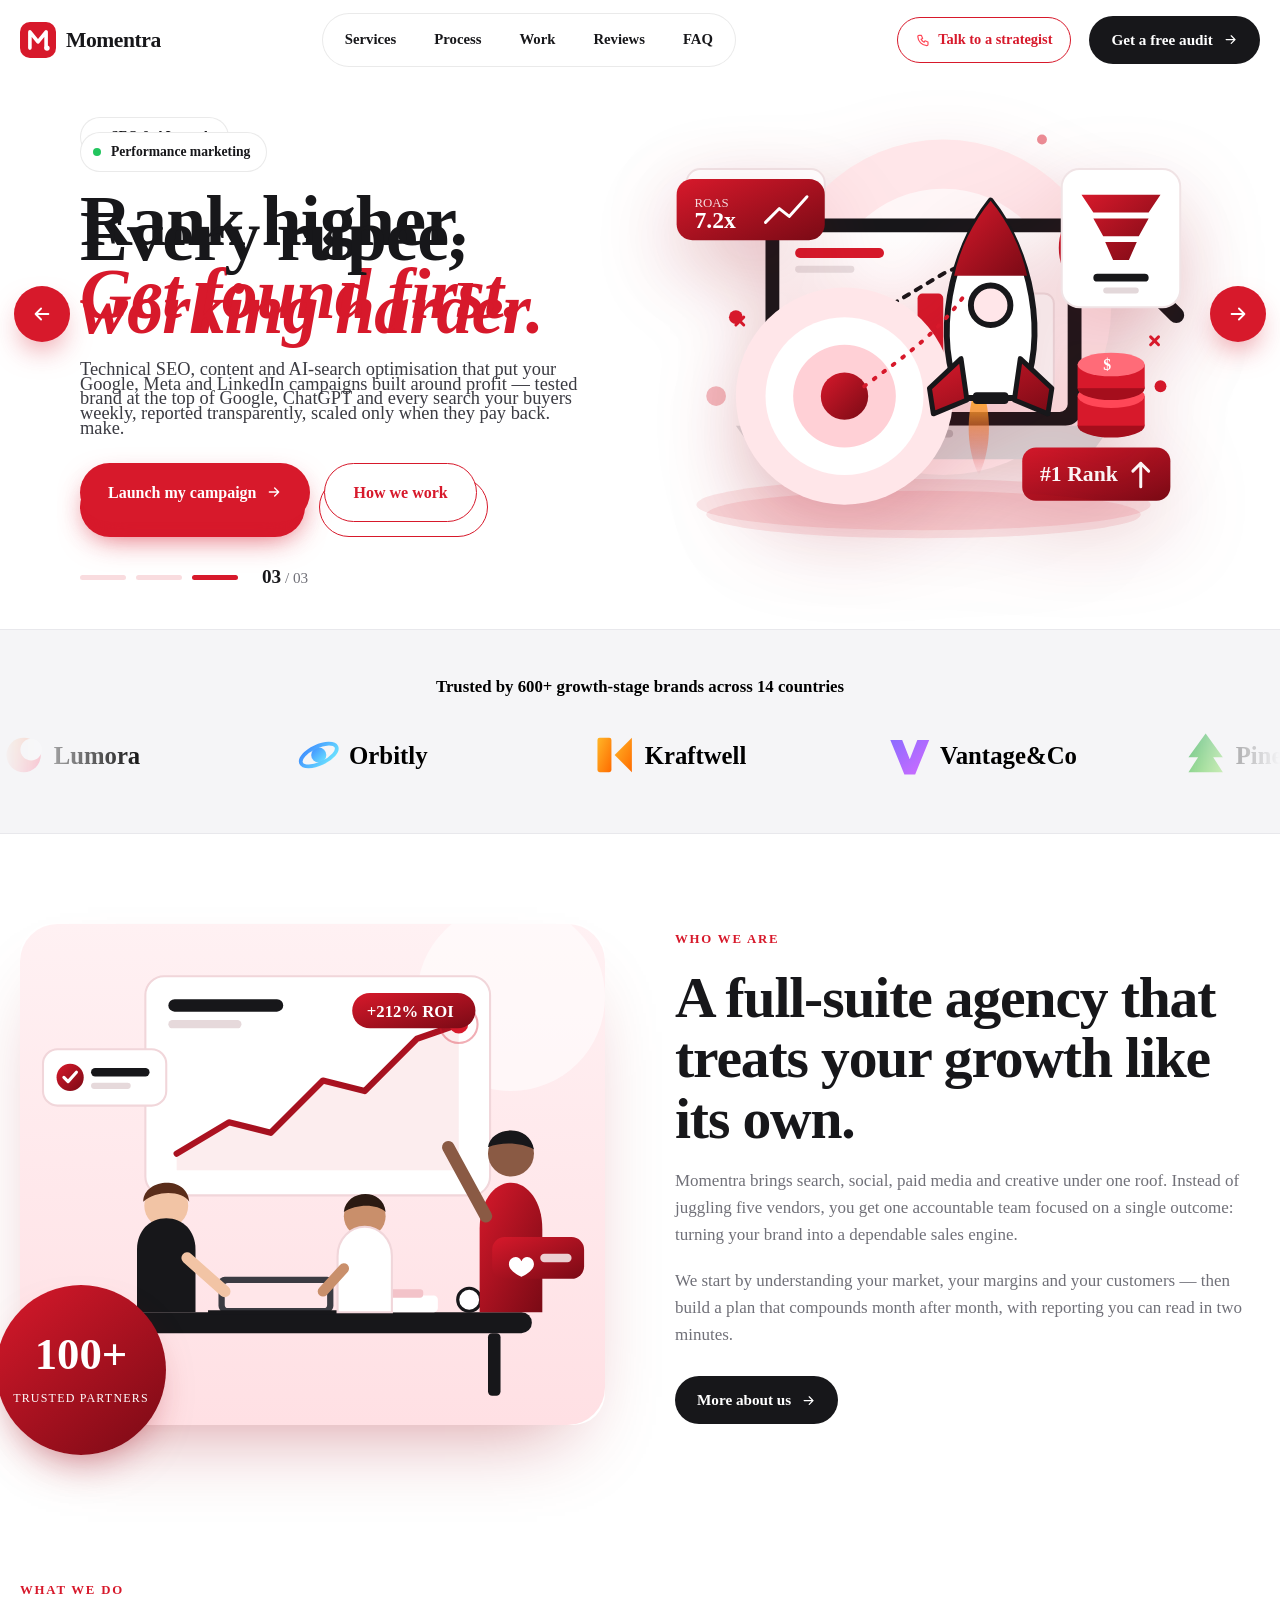
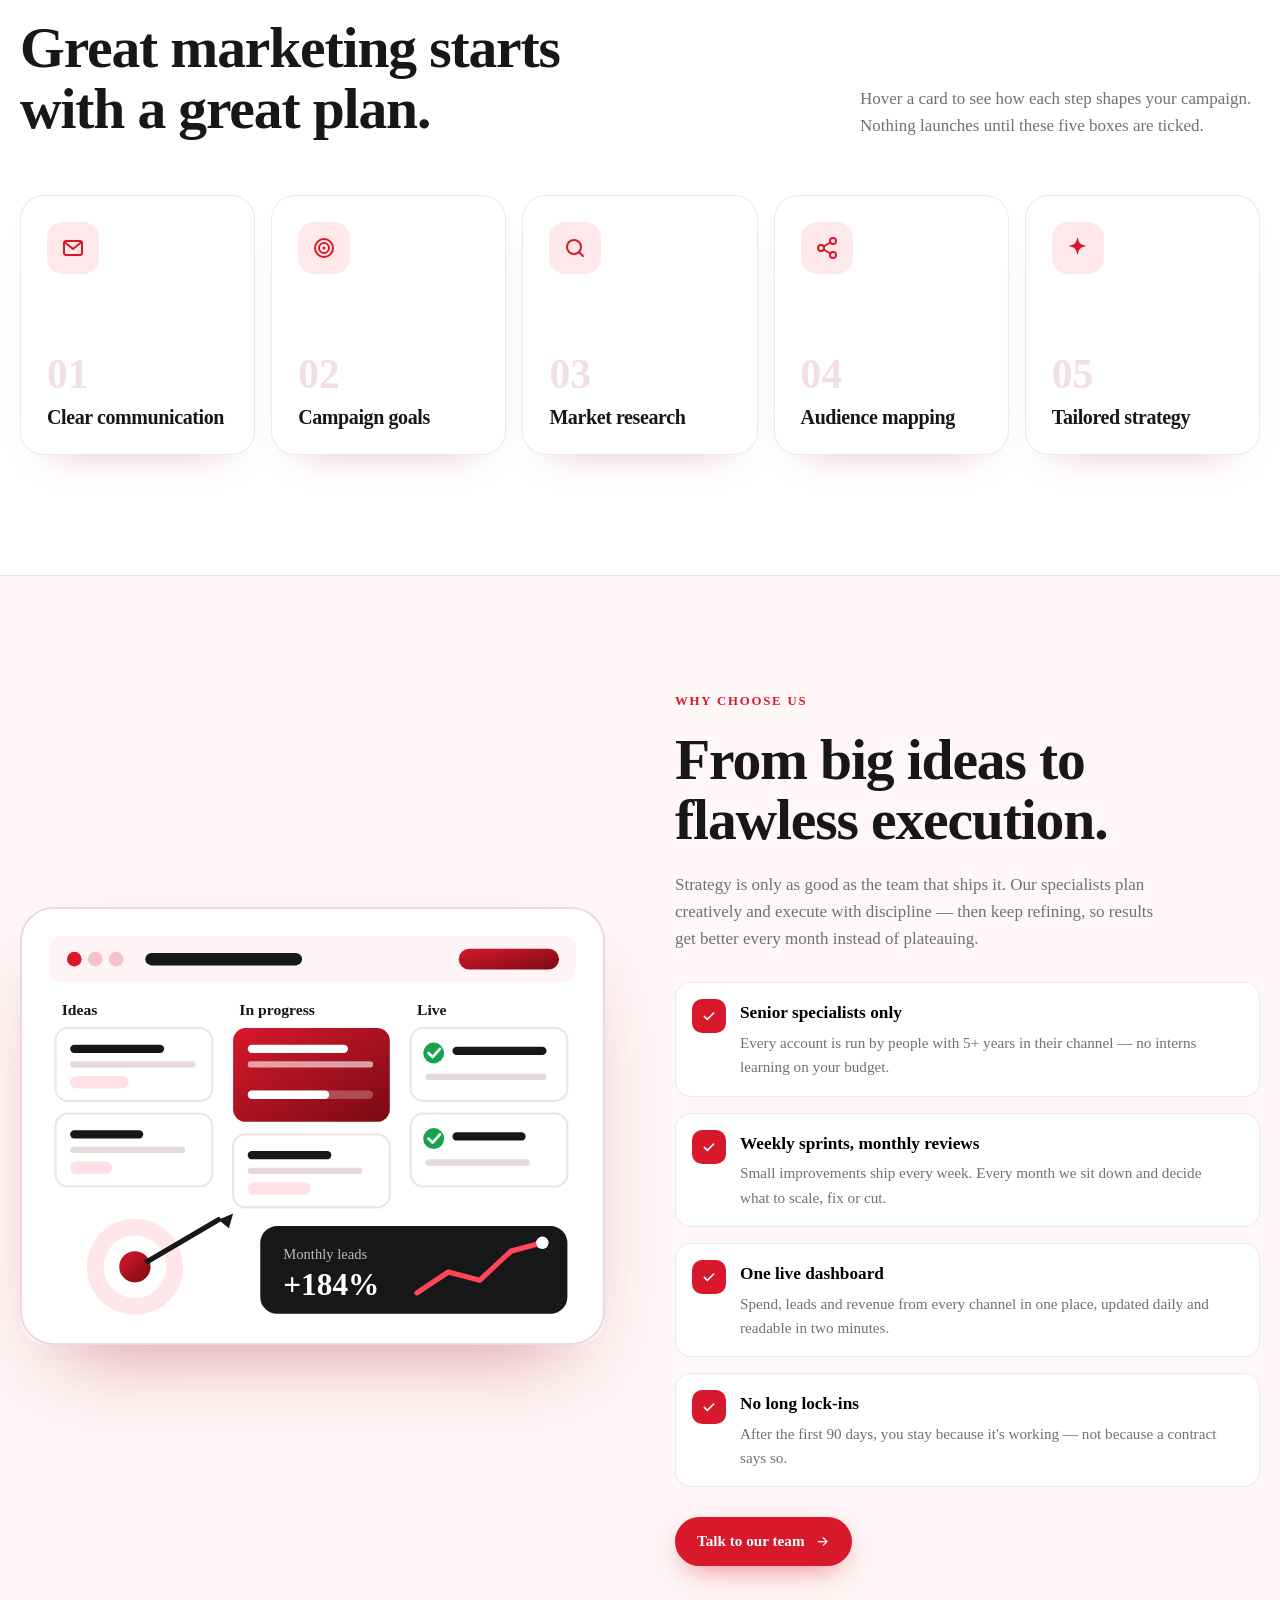
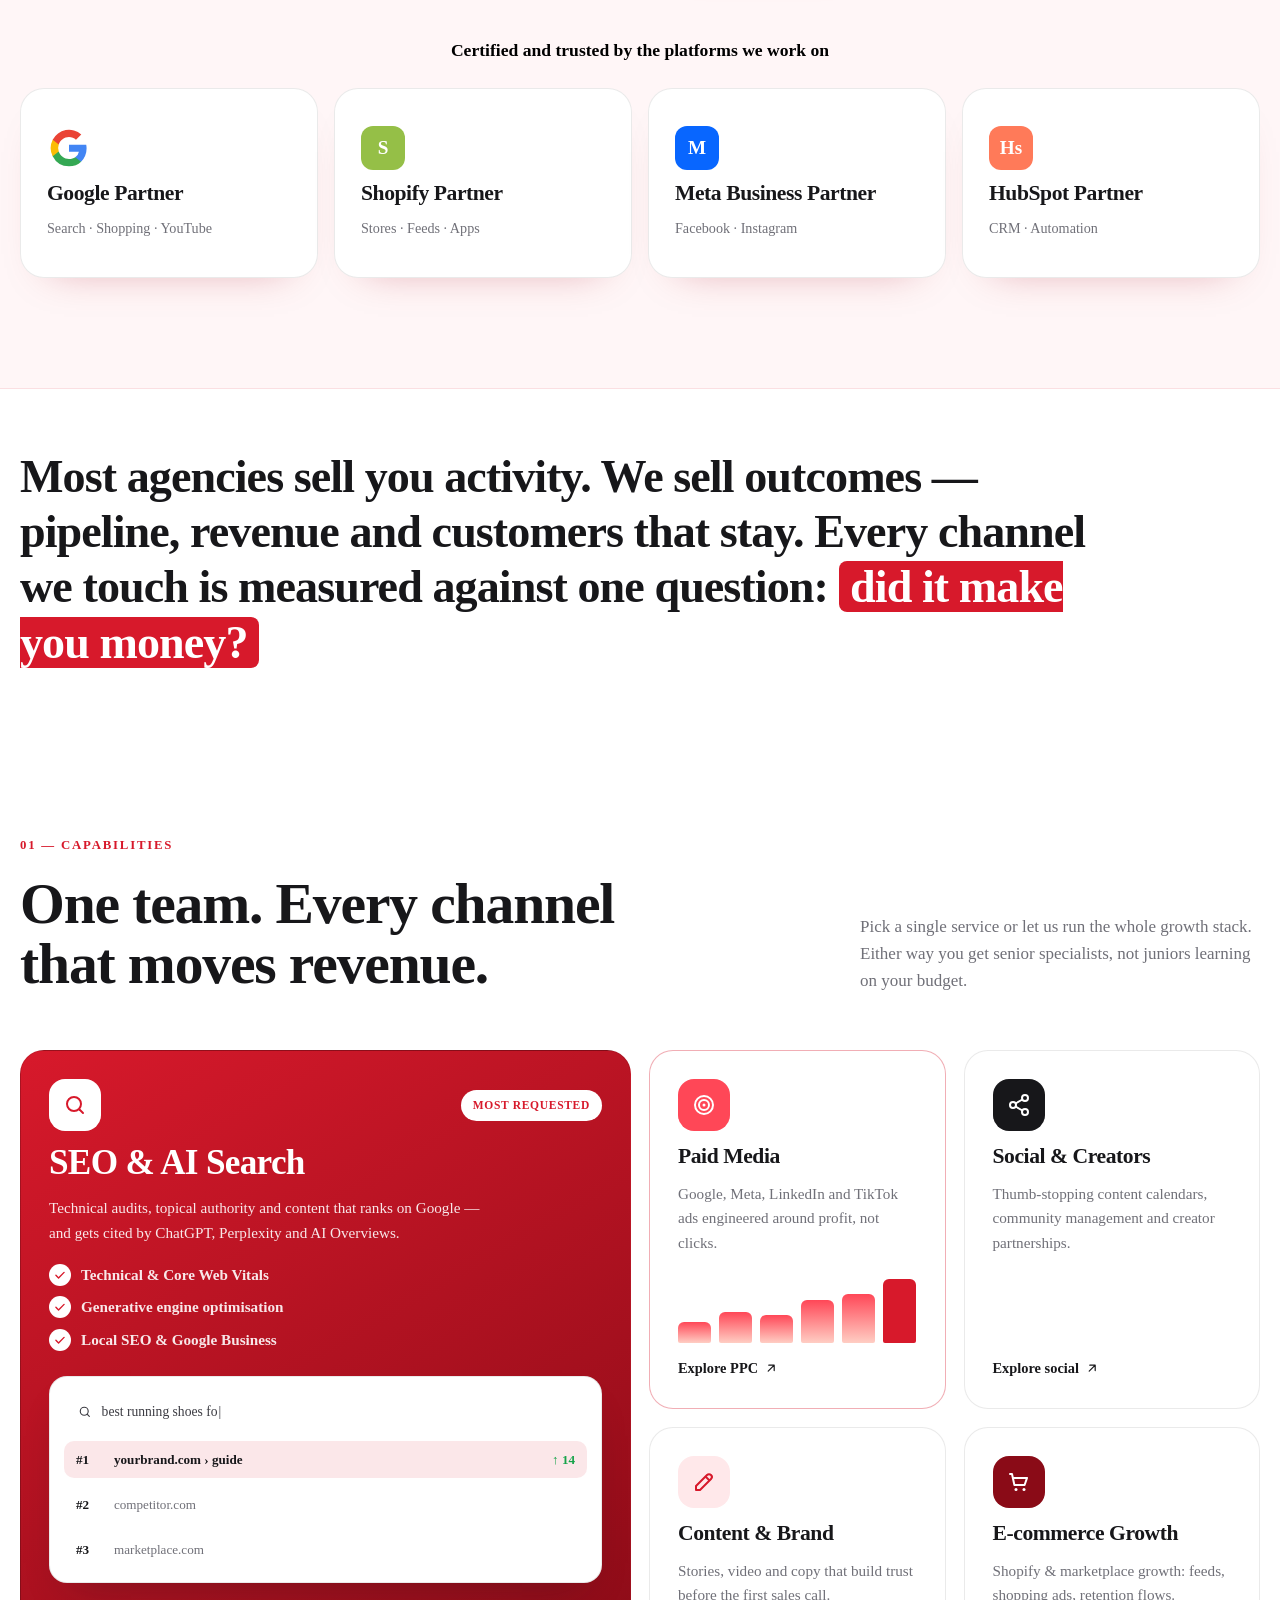
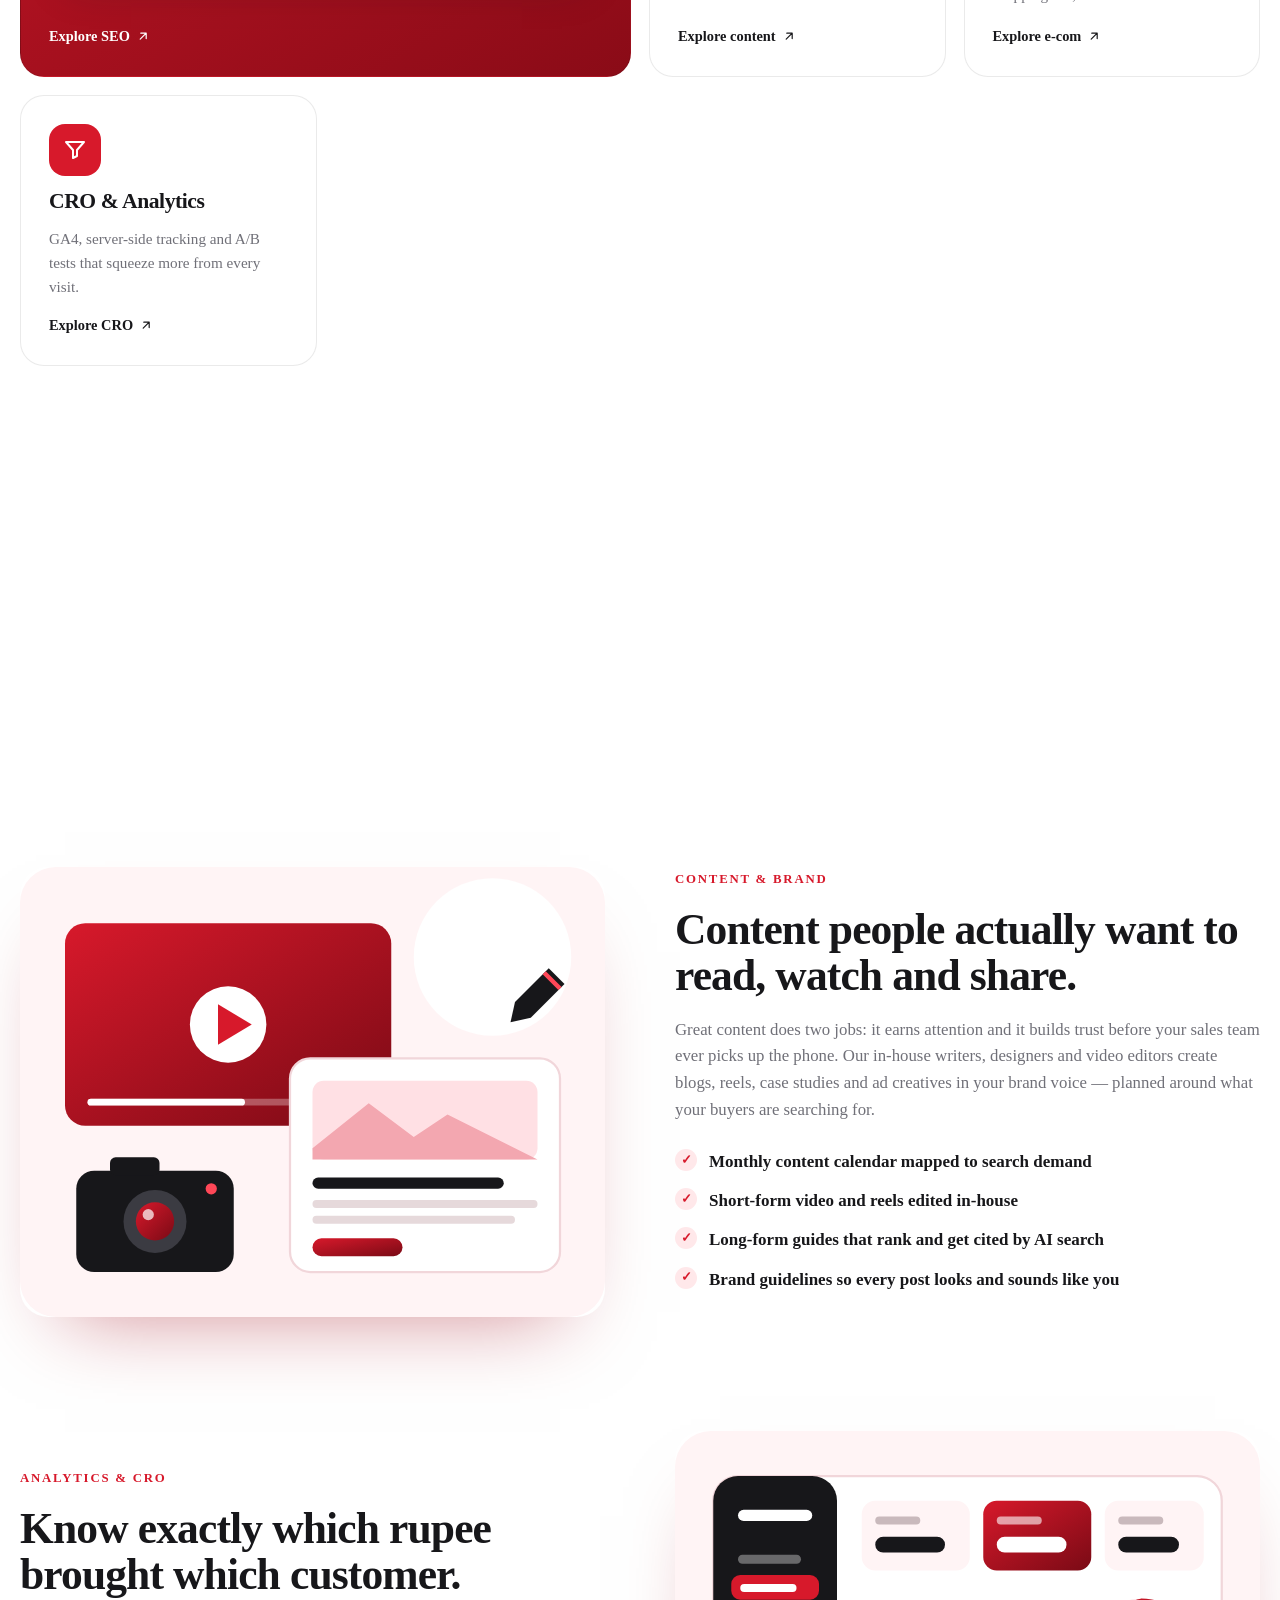
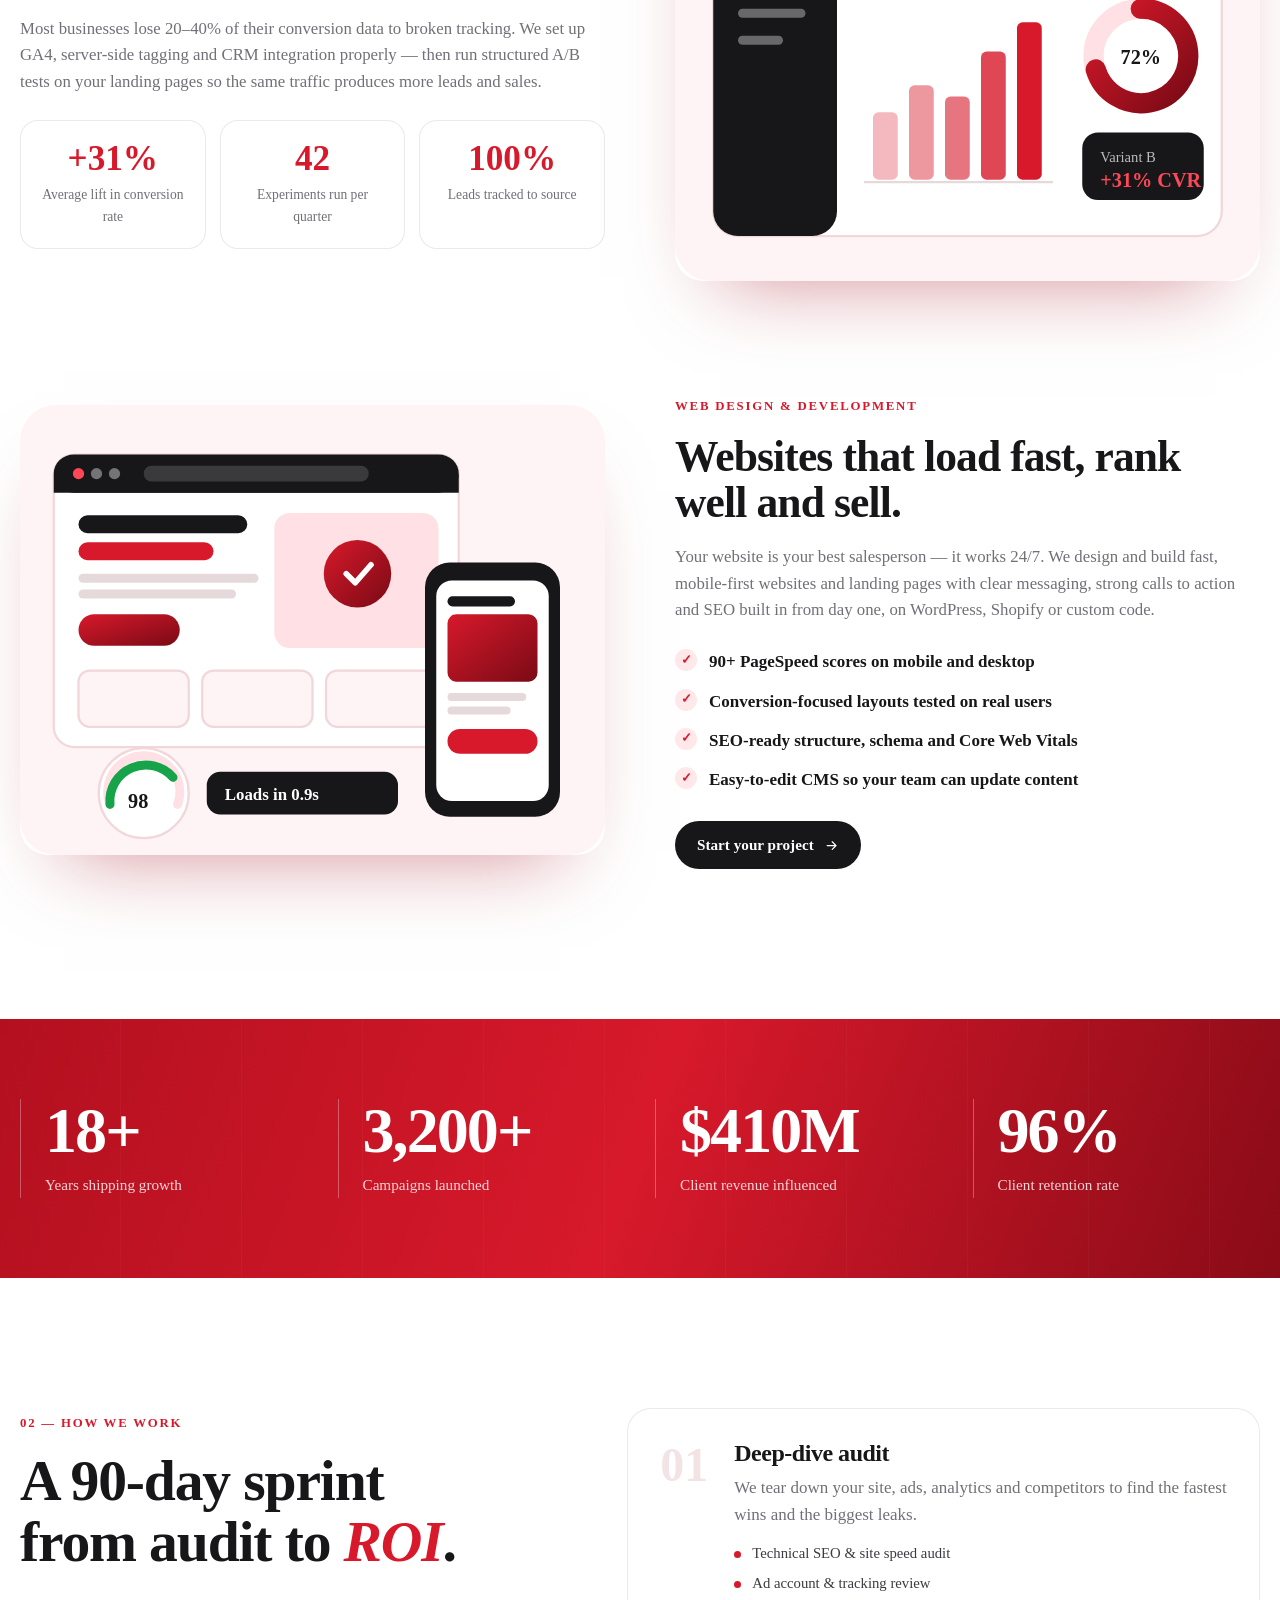
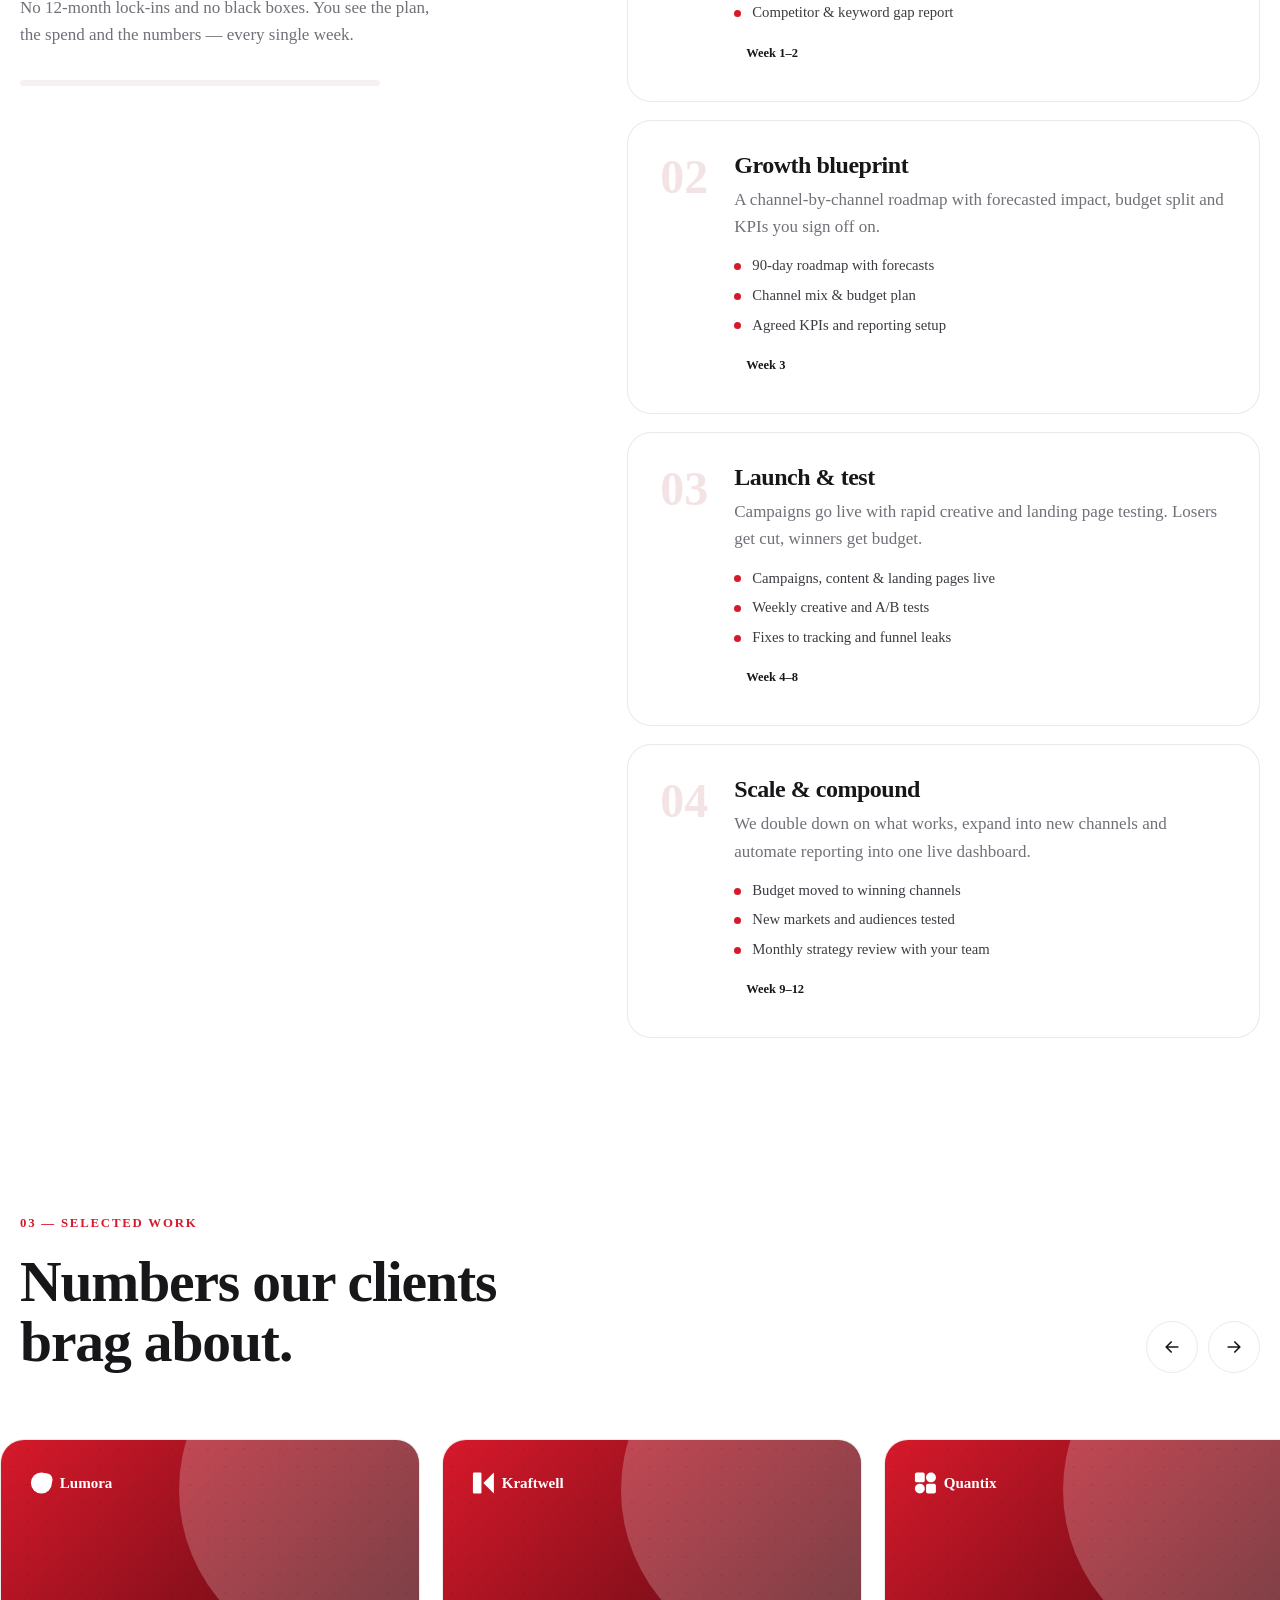
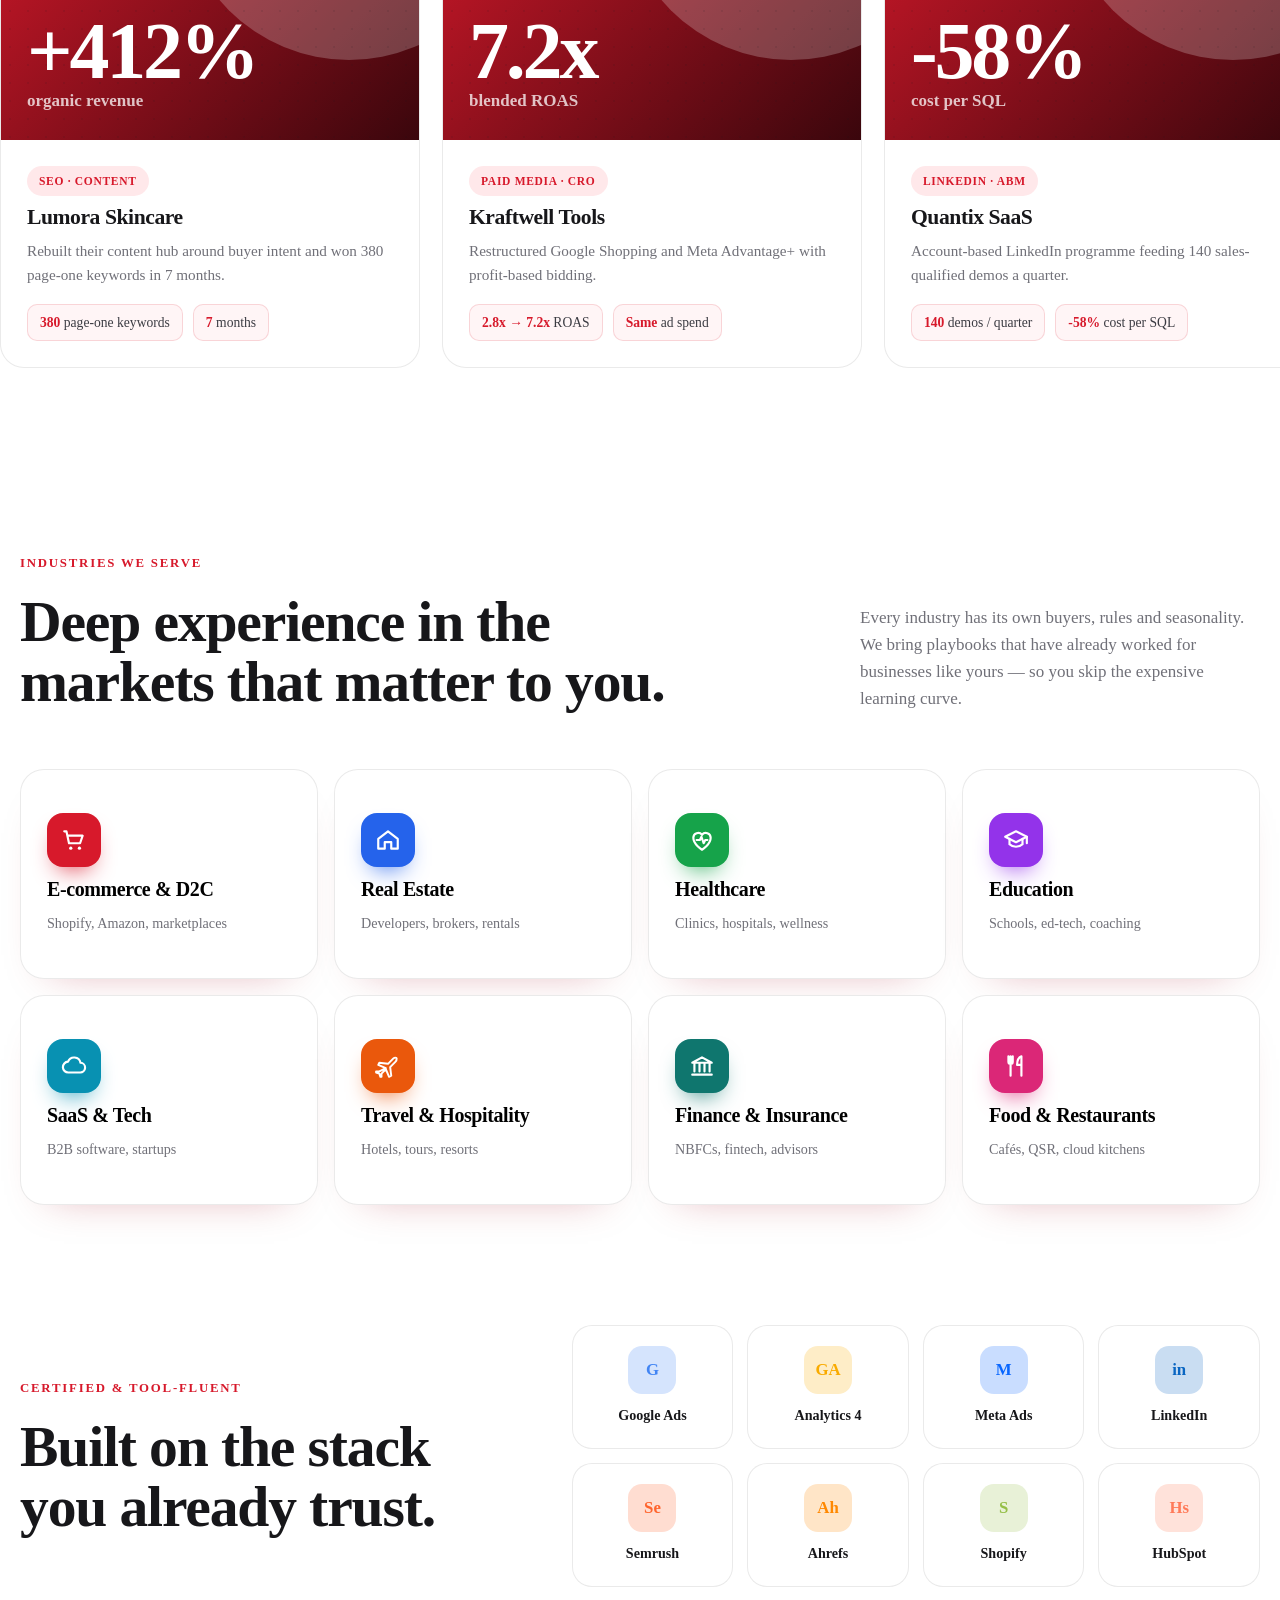
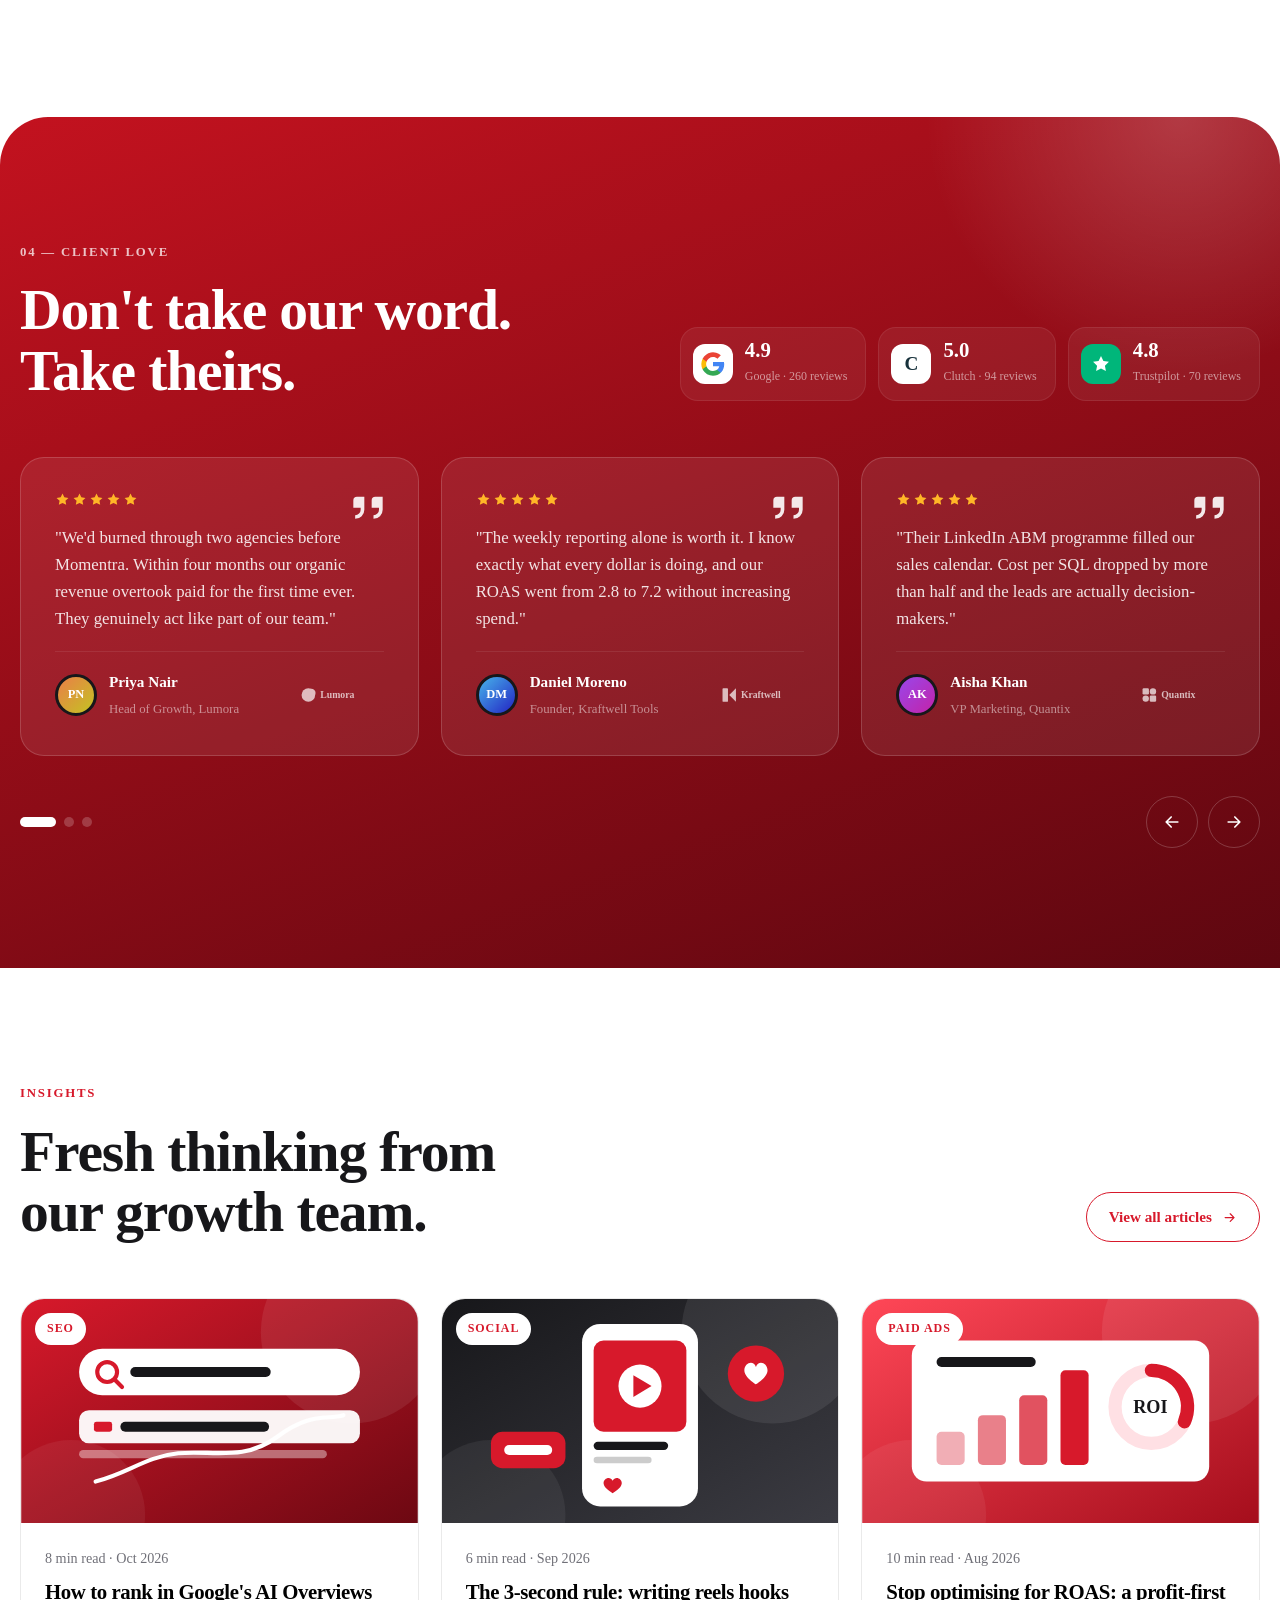
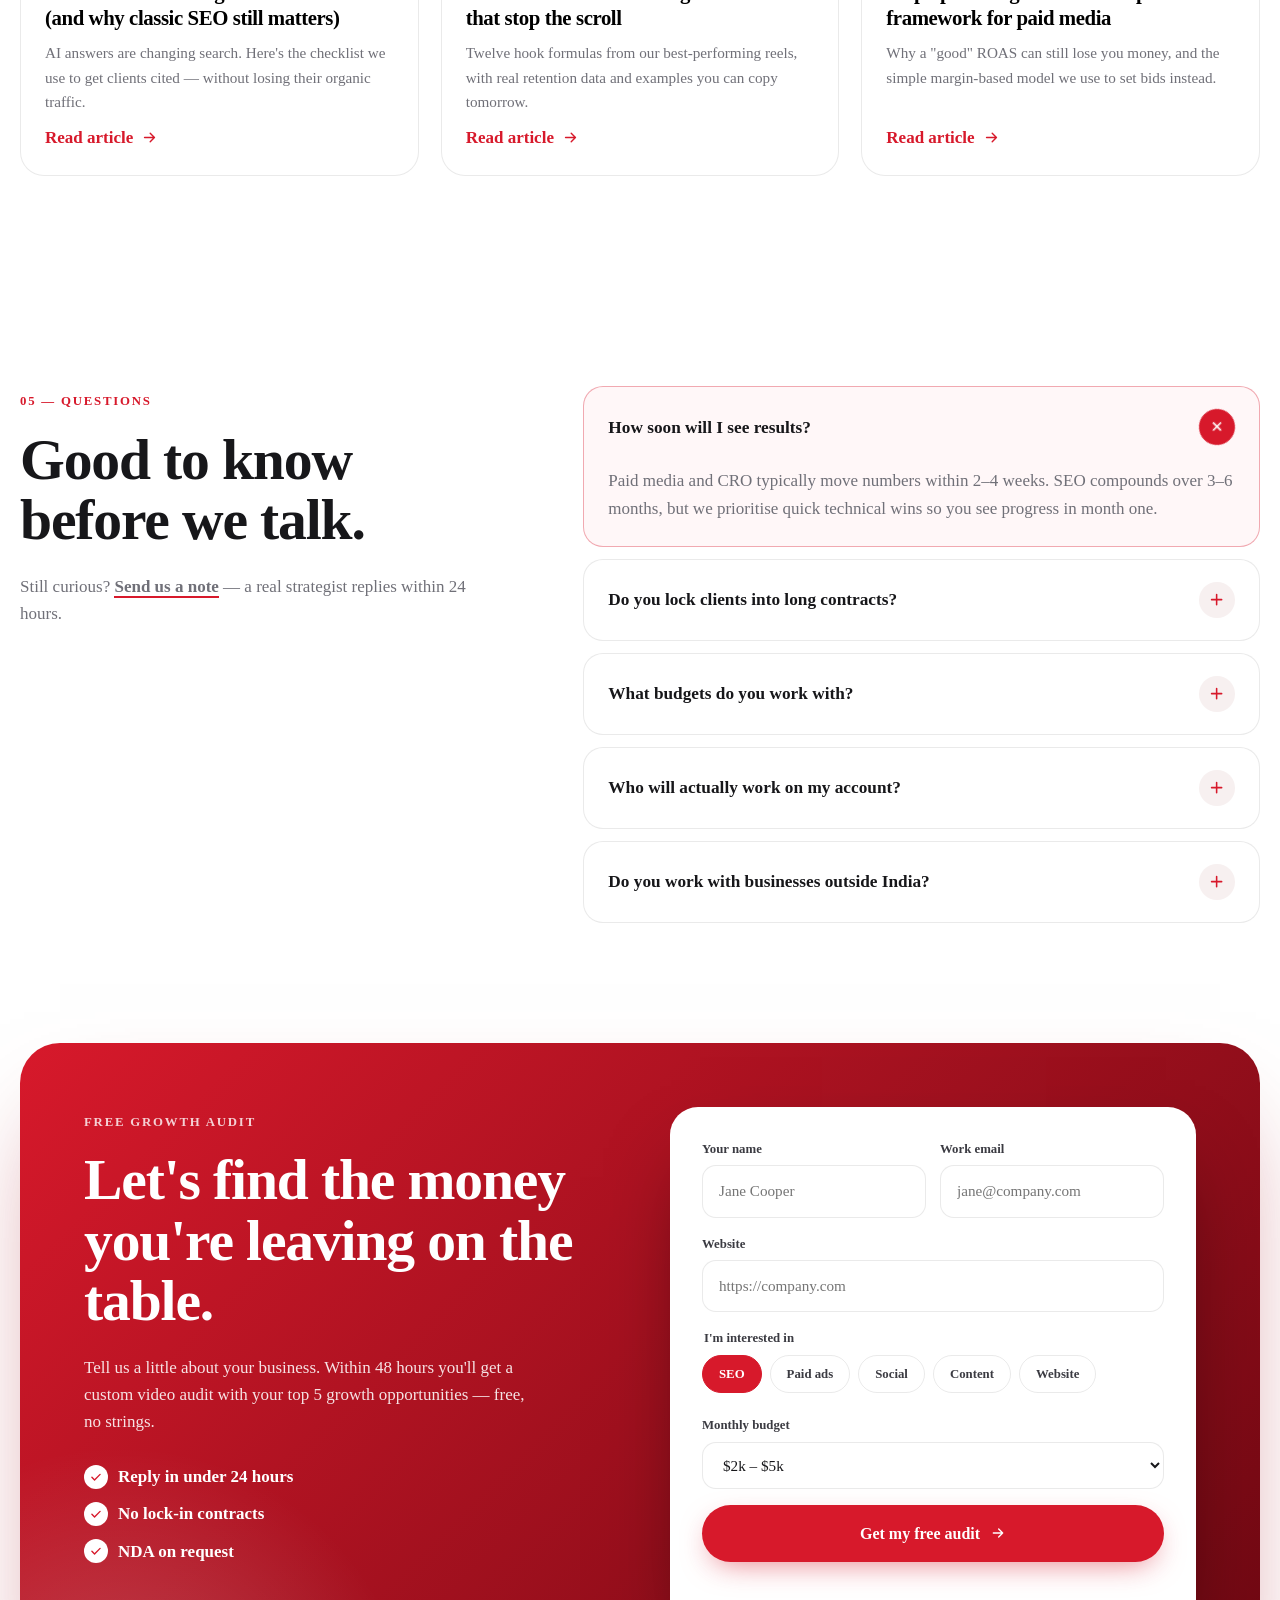
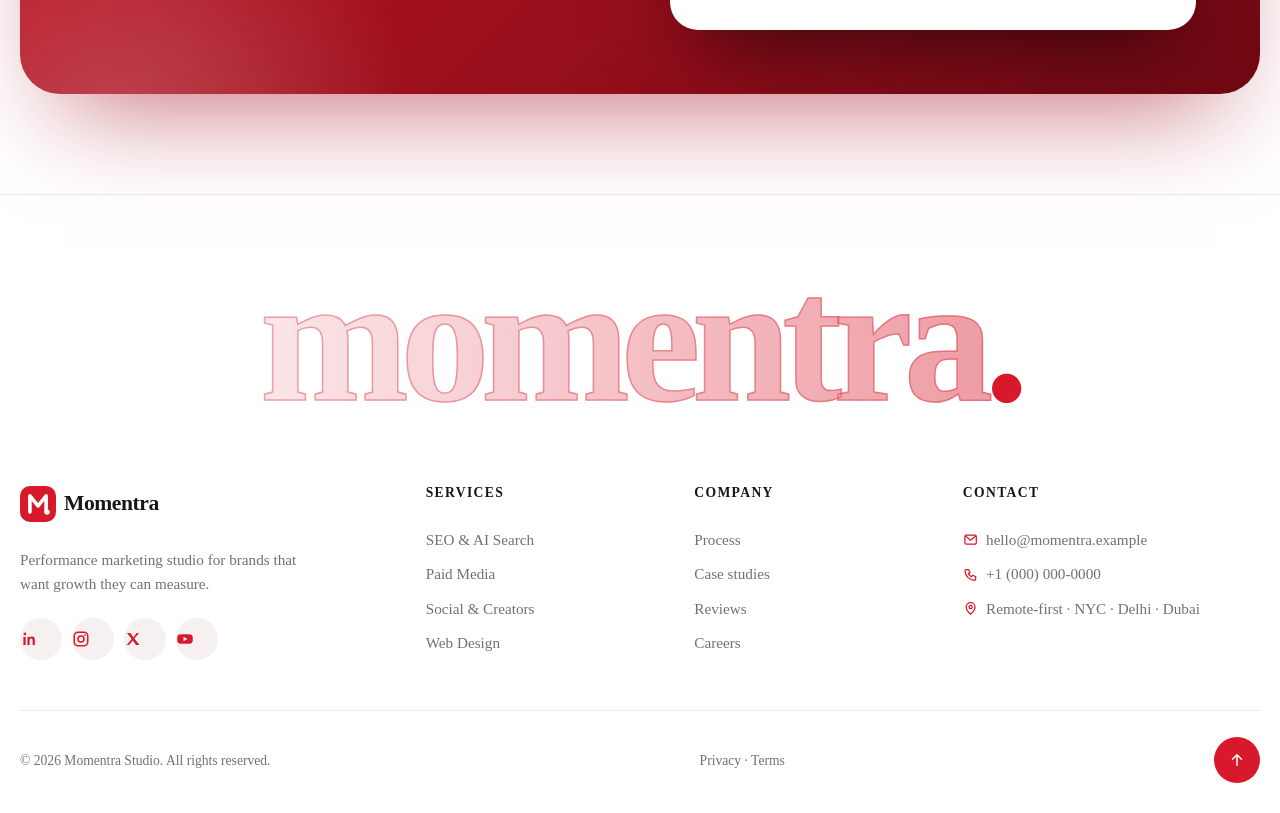
==== commit 7e2021a5: "fixes" ====
--- a/index.html
+++ b/index.html
@@ -6,13 +6,16 @@
   <title>Momentra — Growth Marketing Studio</title>
   <meta name="description" content="Momentra is a performance-first digital marketing studio. SEO, paid media, social, content and CRO that compound into revenue." />
   <link rel="icon" type="image/svg+xml" href="assets/favicon.svg" />
-  <link rel="preconnect" href="https://fonts.googleapis.com" />
-  <link rel="preconnect" href="https://fonts.gstatic.com" crossorigin />
-  <link href="https://fonts.googleapis.com/css2?family=Syne:wght@600;700;800&family=Manrope:wght@400;500;600;700;800&display=swap" rel="stylesheet" />
+  
+  
+  
   <link rel="stylesheet" href="css/style.css" />
+  <link rel="stylesheet" href="css/theme.css" />
+  <link rel="stylesheet" href="css/sections.css" />
+  <link rel="stylesheet" href="css/fixes.css" />
+  <link rel="stylesheet" href="css/content.css" />
 </head>
 <body>
-  <div class="cursor-glow" aria-hidden="true"></div>
   <div class="scroll-progress" aria-hidden="true"></div>
 
   <!-- ================= SVG ICON SPRITE ================= -->
@@ -41,6 +44,13 @@
       <symbol id="i-x" viewBox="0 0 24 24"><path d="M4 4h4.5l4 5.6L17 4h3l-6.1 7.3L20.5 20H16l-4.3-6-5 6H3.6l6.6-7.9z" fill="currentColor"/></symbol>
       <symbol id="i-youtube" viewBox="0 0 24 24"><path d="M22 8.2a3 3 0 0 0-2.1-2.1C18 5.6 12 5.6 12 5.6s-6 0-7.9.5A3 3 0 0 0 2 8.2 31 31 0 0 0 1.6 12 31 31 0 0 0 2 15.8a3 3 0 0 0 2.1 2.1c1.9.5 7.9.5 7.9.5s6 0 7.9-.5a3 3 0 0 0 2.1-2.1c.3-1.2.4-2.5.4-3.8s-.1-2.6-.4-3.8zM10 15.1V8.9l5.2 3.1z" fill="currentColor"/></symbol>
       <symbol id="i-google" viewBox="0 0 24 24"><path d="M21.6 12.2c0-.7-.1-1.4-.2-2H12v3.8h5.4a4.6 4.6 0 0 1-2 3v2.5h3.2c1.9-1.7 3-4.3 3-7.3z" fill="#4285F4"/><path d="M12 22c2.7 0 5-.9 6.6-2.5l-3.2-2.5c-.9.6-2 1-3.4 1-2.6 0-4.8-1.8-5.6-4.1H3.1v2.6A10 10 0 0 0 12 22z" fill="#34A853"/><path d="M6.4 13.9a6 6 0 0 1 0-3.8V7.5H3.1a10 10 0 0 0 0 9z" fill="#FBBC05"/><path d="M12 6c1.5 0 2.8.5 3.8 1.5l2.9-2.9A10 10 0 0 0 3.1 7.5l3.3 2.6C7.2 7.8 9.4 6 12 6z" fill="#EA4335"/></symbol>
+      <symbol id="i-health" viewBox="0 0 24 24"><path d="M12 21s-8-4.8-8-11a4.5 4.5 0 0 1 8-2.8A4.5 4.5 0 0 1 20 10c0 6.2-8 11-8 11z" fill="none" stroke="currentColor" stroke-width="2" stroke-linejoin="round"/><path d="M7 12h3l1.5-3 2 6 1.5-3h2" fill="none" stroke="currentColor" stroke-width="2" stroke-linecap="round" stroke-linejoin="round"/></symbol>
+      <symbol id="i-home" viewBox="0 0 24 24"><path d="M3 11 12 4l9 7v9h-6v-6H9v6H3z" fill="none" stroke="currentColor" stroke-width="2" stroke-linejoin="round"/></symbol>
+      <symbol id="i-edu" viewBox="0 0 24 24"><path d="M2 9l10-5 10 5-10 5z" fill="none" stroke="currentColor" stroke-width="2" stroke-linejoin="round"/><path d="M6 11v5c3 3 9 3 12 0v-5M22 9v6" fill="none" stroke="currentColor" stroke-width="2" stroke-linecap="round"/></symbol>
+      <symbol id="i-plane" viewBox="0 0 24 24"><path d="M10 14 3 11l1-2 8 1 5-5c1-1 3-1 3 0s0 2-1 3l-5 5 1 8-2 1-3-7-4 4v3H5l-1-3-3-1v-1h3z" fill="none" stroke="currentColor" stroke-width="1.8" stroke-linejoin="round"/></symbol>
+      <symbol id="i-bank" viewBox="0 0 24 24"><path d="M3 9 12 4l9 5H3zM5 9v8M9.7 9v8M14.3 9v8M19 9v8M3 20h18" fill="none" stroke="currentColor" stroke-width="2" stroke-linecap="round" stroke-linejoin="round"/></symbol>
+      <symbol id="i-food" viewBox="0 0 24 24"><path d="M7 3v8M5 3v5a2 2 0 0 0 4 0V3M7 11v10M17 21V3c-2.5 1-4 4-4 8h4" fill="none" stroke="currentColor" stroke-width="2" stroke-linecap="round" stroke-linejoin="round"/></symbol>
+      <symbol id="i-cloud" viewBox="0 0 24 24"><path d="M7 18a5 5 0 0 1-.5-10A6 6 0 0 1 18 9a4.5 4.5 0 0 1-.5 9z" fill="none" stroke="currentColor" stroke-width="2" stroke-linejoin="round"/></symbol>
       <symbol id="i-sparkle" viewBox="0 0 24 24"><path d="M12 2c.6 4.8 2.7 7 7.5 7.5v1C14.7 11 12.6 13.2 12 18h-1c-.5-4.8-2.7-7-7.5-7.5v-1C8.3 9 10.5 6.8 11 2z" fill="currentColor"/></symbol>
     </defs>
   </svg>
@@ -61,7 +71,7 @@
       </nav>
       <div class="header__cta">
         <a href="tel:+10000000000" class="header__phone"><svg><use href="#i-phone"/></svg> Talk to a strategist</a>
-        <a href="#contact" class="btn btn--dark magnetic">Get a free audit <svg><use href="#i-arrow"/></svg></a>
+        <a href="#contact" class="btn btn--dark">Get a free audit <svg><use href="#i-arrow"/></svg></a>
       </div>
       <button class="burger" aria-label="Open menu" aria-expanded="false"><span></span><span></span></button>
     </div>
@@ -76,93 +86,65 @@
   </header>
 
   <main>
-    <!-- ================= HERO ================= -->
-    <section class="hero">
-      <div class="hero__bg" aria-hidden="true">
-        <div class="blob blob--1"></div>
-        <div class="blob blob--2"></div>
-        <div class="grid-lines"></div>
-      </div>
-      <div class="container hero__inner">
-        <div class="hero__copy">
-          <p class="pill reveal"><span class="pill__dot"></span> Now booking Q1 growth sprints</p>
-          <h1 class="hero__title reveal" data-delay="1">
-            Marketing that<br />
-            <span class="rotator" aria-live="polite">
-              <span class="rotator__word is-active">compounds.</span>
-              <span class="rotator__word">converts.</span>
-              <span class="rotator__word">scales.</span>
-              <span class="rotator__word">pays back.</span>
-            </span>
-          </h1>
-          <p class="hero__lead reveal" data-delay="2">
-            Momentra is a performance studio for ambitious brands. We plug search, paid media, social and content into one revenue engine — and show you every rupee and dollar it returns.
-          </p>
-          <div class="hero__actions reveal" data-delay="3">
-            <a href="#contact" class="btn btn--lime btn--lg magnetic">Book a strategy call <svg><use href="#i-arrow"/></svg></a>
-            <a href="#work" class="btn btn--ghost btn--lg"><span class="play"><svg><use href="#i-play"/></svg></span> See results</a>
-          </div>
-          <div class="hero__trust reveal" data-delay="4">
-            <div class="avatars">
-              <span style="--h:12">AR</span><span style="--h:200">JL</span><span style="--h:330">SK</span><span style="--h:150">MD</span>
-            </div>
-            <div>
-              <div class="stars" aria-label="4.9 out of 5 stars">
-                <svg><use href="#i-star"/></svg><svg><use href="#i-star"/></svg><svg><use href="#i-star"/></svg><svg><use href="#i-star"/></svg><svg><use href="#i-star"/></svg>
-                <strong>4.9</strong>
+    <!-- ================= HERO: 3-SLIDE BANNER ================= -->
+    <section class="hero hero-slider" aria-roledescription="carousel" aria-label="Highlights">
+      <div class="hs">
+        <article class="hs__slide is-active" aria-label="Slide 1 of 3">
+          <div class="container hs__inner">
+            <div class="hs__copy">
+              <p class="pill"><span class="pill__dot"></span> SEO &amp; AI search</p>
+              <h1 class="hs__title">Rank higher.<br/><em>Get found first.</em></h1>
+              <p class="hs__lead">Technical SEO, content and AI-search optimisation that put your brand at the top of Google, ChatGPT and every search your buyers make.</p>
+              <div class="hero__actions">
+                <a href="#contact" class="btn btn--lime btn--lg">Get a free SEO audit <svg><use href="#i-arrow"/></svg></a>
+                <a href="#services" class="btn btn--ghost btn--lg">Explore services</a>
               </div>
-              <small>from 420+ verified client reviews</small>
-            </div>
-          </div>
-        </div>
-
-        <div class="hero__visual reveal" data-delay="2" aria-hidden="true">
-          <div class="dash tilt">
-            <div class="dash__head">
-              <span class="dots"><i></i><i></i><i></i></span>
-              <span>Growth dashboard · Live</span>
-              <span class="live"><i></i> Live</span>
-            </div>
-            <div class="dash__kpis">
-              <div><small>Revenue</small><strong data-count="284" data-prefix="$" data-suffix="k">$0k</strong><em class="up">+38%</em></div>
-              <div><small>ROAS</small><strong data-count="6.4" data-decimals="1" data-suffix="x">0x</strong><em class="up">+1.9</em></div>
-              <div><small>CAC</small><strong data-count="21" data-prefix="$">$0</strong><em class="down">-27%</em></div>
-            </div>
-            <svg class="dash__chart" viewBox="0 0 400 160" preserveAspectRatio="none">
-              <defs>
-                <linearGradient id="chartFill" x1="0" x2="0" y1="0" y2="1">
-                  <stop offset="0" stop-color="#c6ff3d" stop-opacity=".45"/>
-                  <stop offset="1" stop-color="#c6ff3d" stop-opacity="0"/>
-                </linearGradient>
-              </defs>
-              <g class="dash__gridlines"><path d="M0 40h400M0 80h400M0 120h400"/></g>
-              <path class="chart-area" d="M0 140 C40 130 60 120 90 118 S150 96 180 100 240 70 270 64 330 40 360 30 400 14 400 14 V160 H0Z" fill="url(#chartFill)"/>
-              <path class="chart-line" d="M0 140 C40 130 60 120 90 118 S150 96 180 100 240 70 270 64 330 40 360 30 400 14" fill="none" stroke="#c6ff3d" stroke-width="3" stroke-linecap="round"/>
-              <path class="chart-line chart-line--2" d="M0 150 C50 146 80 140 110 140 S170 130 200 128 260 118 290 114 350 100 400 92" fill="none" stroke="#ff5b3a" stroke-width="2" stroke-dasharray="5 6" stroke-linecap="round"/>
-              <circle class="chart-dot" cx="400" cy="14" r="5" fill="#c6ff3d"/>
-            </svg>
-            <div class="dash__channels">
-              <div><span>Organic search</span><div class="bar"><i style="--w:82%"></i></div><b>82%</b></div>
-              <div><span>Paid social</span><div class="bar"><i style="--w:64%"></i></div><b>64%</b></div>
-              <div><span>Email &amp; CRM</span><div class="bar"><i style="--w:47%"></i></div><b>47%</b></div>
-            </div>
-          </div>
-
-          <div class="float-card float-card--a">
-            <span class="ic ic--lime"><svg><use href="#i-search"/></svg></span>
-            <div><small>Keywords on page 1</small><strong>1,284</strong></div>
-          </div>
-          <div class="float-card float-card--b">
-            <span class="ic ic--coral"><svg><use href="#i-target"/></svg></span>
-            <div><small>New qualified leads</small><strong>+312 this month</strong></div>
-          </div>
-          <div class="float-card float-card--c">
-            <svg class="g"><use href="#i-google"/></svg>
-            <div><small>Google Partner</small><strong>Premier 2026</strong></div>
-          </div>
-          <svg class="orbit" viewBox="0 0 200 200"><circle cx="100" cy="100" r="96" fill="none" stroke="currentColor" stroke-dasharray="2 8"/></svg>
-        </div>
-      </div>
+            </div>
+            <div class="hs__art"><img src="assets/banners/banner-1.svg" alt="Illustration of a laptop showing rising search rankings" /></div>
+          </div>
+        </article>
+
+        <article class="hs__slide" aria-label="Slide 2 of 3">
+          <div class="container hs__inner">
+            <div class="hs__copy">
+              <p class="pill"><span class="pill__dot"></span> Social media &amp; creators</p>
+              <h2 class="hs__title">Turn followers<br/><em>into customers.</em></h2>
+              <p class="hs__lead">Scroll-stopping content, creator partnerships and community management that grow an audience you can actually sell to.</p>
+              <div class="hero__actions">
+                <a href="#contact" class="btn btn--lime btn--lg">Plan my social strategy <svg><use href="#i-arrow"/></svg></a>
+                <a href="#work" class="btn btn--ghost btn--lg">See results</a>
+              </div>
+            </div>
+            <div class="hs__art"><img src="assets/banners/banner-2.svg" alt="Illustration of a phone feed with likes and a megaphone" /></div>
+          </div>
+        </article>
+
+        <article class="hs__slide" aria-label="Slide 3 of 3">
+          <div class="container hs__inner">
+            <div class="hs__copy">
+              <p class="pill"><span class="pill__dot"></span> Performance marketing</p>
+              <h2 class="hs__title">Every rupee,<br/><em>working harder.</em></h2>
+              <p class="hs__lead">Google, Meta and LinkedIn campaigns built around profit — tested weekly, reported transparently, scaled only when they pay back.</p>
+              <div class="hero__actions">
+                <a href="#contact" class="btn btn--lime btn--lg">Launch my campaign <svg><use href="#i-arrow"/></svg></a>
+                <a href="#process" class="btn btn--ghost btn--lg">How we work</a>
+              </div>
+            </div>
+            <div class="hs__art"><img src="assets/banners/banner-3.svg" alt="Illustration of a rocket launching from a target" /></div>
+          </div>
+        </article>
+      </div>
+
+      <div class="container hs__controls">
+        <div class="hs__dots" role="tablist">
+          <button class="on" aria-label="Show slide 1"><i></i></button>
+          <button aria-label="Show slide 2"><i></i></button>
+          <button aria-label="Show slide 3"><i></i></button>
+        </div>
+        <div class="hs__count"><b>01</b> / 03</div>
+      </div>
+      <button class="hs__side hs__side--prev" data-hs="-1" aria-label="Previous slide"><svg style="transform:rotate(180deg)"><use href="#i-arrow"/></svg></button>
+      <button class="hs__side hs__side--next" data-hs="1" aria-label="Next slide"><svg><use href="#i-arrow"/></svg></button>
     </section>
 
     <!-- ================= LOGO MARQUEE ================= -->
@@ -183,6 +165,112 @@
         </div>
       </div>
     </section>
+
+    <!-- ================= ABOUT ================= -->
+    <section class="about">
+      <div class="container about__inner">
+        <div class="about__media reveal flip-up">
+          <img class="about__img" src="assets/img/about-team.svg" alt="Illustration of the Momentra team planning a campaign around a growth dashboard" />
+          <div class="about__badge">
+          <div class="flipcard">
+            <div class="flipcard__face">
+              <strong data-count="100" data-suffix="+">0</strong>
+              <span>Trusted partners</span>
+            </div>
+            <div class="flipcard__face flipcard__back">
+              <strong>14</strong>
+              <span>Countries served</span>
+            </div>
+          </div>
+        </div>
+        </div>
+        <div>
+          <span class="eyebrow reveal">Who we are</span>
+          <h2 class="reveal" data-delay="1">A full-suite agency that treats your growth like its own.</h2>
+          <p class="reveal" data-delay="2">Momentra brings search, social, paid media and creative under one roof. Instead of juggling five vendors, you get one accountable team focused on a single outcome: turning your brand into a dependable sales engine.</p>
+          <p class="reveal" data-delay="3">We start by understanding your market, your margins and your customers — then build a plan that compounds month after month, with reporting you can read in two minutes.</p>
+          <a href="#contact" class="btn btn--dark reveal" data-delay="4">More about us <svg><use href="#i-arrow"/></svg></a>
+        </div>
+      </div>
+    </section>
+
+    <!-- ================= PLAN (flip cards) ================= -->
+    <section class="plan">
+      <div class="container">
+        <div class="section-head">
+          <div>
+            <span class="eyebrow reveal">What we do</span>
+            <h2 class="reveal" data-delay="1">Great marketing starts<br/>with a great plan.</h2>
+          </div>
+          <p class="reveal" data-delay="2">Hover a card to see how each step shapes your campaign. Nothing launches until these five boxes are ticked.</p>
+        </div>
+        <div class="plan__grid">
+          <div class="flip reveal flip-up"><div class="flipcard">
+            <div class="flipcard__face"><span class="ic ic--lime"><svg><use href="#i-mail"/></svg></span><b>01</b><h3>Clear communication</h3></div>
+            <div class="flipcard__face flipcard__back"><h3>Clear communication</h3><p>A dedicated lead, a shared channel and weekly check-ins. You always know what's happening and why.</p></div>
+          </div></div>
+          <div class="flip reveal flip-up" data-delay="1"><div class="flipcard">
+            <div class="flipcard__face"><span class="ic ic--lime"><svg><use href="#i-target"/></svg></span><b>02</b><h3>Campaign goals</h3></div>
+            <div class="flipcard__face flipcard__back"><h3>Campaign goals</h3><p>We agree on the numbers that matter — leads, sales, CAC — before a single rupee is spent.</p></div>
+          </div></div>
+          <div class="flip reveal flip-up" data-delay="2"><div class="flipcard">
+            <div class="flipcard__face"><span class="ic ic--lime"><svg><use href="#i-search"/></svg></span><b>03</b><h3>Market research</h3></div>
+            <div class="flipcard__face flipcard__back"><h3>Market research</h3><p>Competitor teardown, keyword gaps and demand trends that show where the easy wins are hiding.</p></div>
+          </div></div>
+          <div class="flip reveal flip-up" data-delay="3"><div class="flipcard">
+            <div class="flipcard__face"><span class="ic ic--lime"><svg><use href="#i-share"/></svg></span><b>04</b><h3>Audience mapping</h3></div>
+            <div class="flipcard__face flipcard__back"><h3>Audience mapping</h3><p>Personas built from real data, so every ad and post speaks to someone who's ready to buy.</p></div>
+          </div></div>
+          <div class="flip reveal flip-up" data-delay="4"><div class="flipcard">
+            <div class="flipcard__face"><span class="ic ic--lime"><svg><use href="#i-sparkle"/></svg></span><b>05</b><h3>Tailored strategy</h3></div>
+            <div class="flipcard__face flipcard__back"><h3>Tailored strategy</h3><p>A channel mix designed for your business — never a template recycled from the last client.</p></div>
+          </div></div>
+        </div>
+      </div>
+    </section>
+
+    <!-- ================= EXECUTION + PARTNERS ================= -->
+    <section class="exec">
+      <div class="container exec__inner">
+        <div class="exec__media reveal flip">
+          <img src="assets/img/exec-strategy.svg" alt="Illustration of a campaign board moving ideas from planning to live, with leads up 184%" />
+        </div>
+        <div>
+          <span class="eyebrow reveal">Why choose us</span>
+          <h2 class="reveal" data-delay="1">From big ideas to flawless execution.</h2>
+          <p class="reveal" data-delay="2">Strategy is only as good as the team that ships it. Our specialists plan creatively and execute with discipline — then keep refining, so results get better every month instead of plateauing.</p>
+          <ul class="exec__list">
+            <li class="reveal flip-up"><span><svg><use href="#i-check"/></svg></span><div><b>Senior specialists only</b><p>Every account is run by people with 5+ years in their channel — no interns learning on your budget.</p></div></li>
+            <li class="reveal flip-up" data-delay="1"><span><svg><use href="#i-check"/></svg></span><div><b>Weekly sprints, monthly reviews</b><p>Small improvements ship every week. Every month we sit down and decide what to scale, fix or cut.</p></div></li>
+            <li class="reveal flip-up" data-delay="2"><span><svg><use href="#i-check"/></svg></span><div><b>One live dashboard</b><p>Spend, leads and revenue from every channel in one place, updated daily and readable in two minutes.</p></div></li>
+            <li class="reveal flip-up" data-delay="3"><span><svg><use href="#i-check"/></svg></span><div><b>No long lock-ins</b><p>After the first 90 days, you stay because it's working — not because a contract says so.</p></div></li>
+          </ul>
+          <a href="#contact" class="btn btn--lime reveal" data-delay="3">Talk to our team <svg><use href="#i-arrow"/></svg></a>
+        </div>
+      </div>
+      <div class="container exec__partners">
+        <p class="exec__partners-title reveal">Certified and trusted by the platforms we work on</p>
+        <div class="partners">
+          <div class="flip reveal flip-up"><div class="flipcard">
+            <div class="flipcard__face"><svg class="partner__logo"><use href="#i-google"/></svg><h3>Google Partner</h3><small>Search · Shopping · YouTube</small></div>
+            <div class="flipcard__face flipcard__back"><h3>Certified team</h3><p>Ads specialists certified across Search, Display and Performance Max.</p></div>
+          </div></div>
+          <div class="flip reveal flip-up" data-delay="1"><div class="flipcard">
+            <div class="flipcard__face"><span class="partner__mark" style="--t:#95BF47">S</span><h3>Shopify Partner</h3><small>Stores · Feeds · Apps</small></div>
+            <div class="flipcard__face flipcard__back"><h3>E-commerce ready</h3><p>Store builds, feed management and retention flows that lift order value.</p></div>
+          </div></div>
+          <div class="flip reveal flip-up" data-delay="2"><div class="flipcard">
+            <div class="flipcard__face"><span class="partner__mark" style="--t:#0866FF">M</span><h3>Meta Business Partner</h3><small>Facebook · Instagram</small></div>
+            <div class="flipcard__face flipcard__back"><h3>Social at scale</h3><p>Advantage+ campaigns and creative testing frameworks that keep CPAs down.</p></div>
+          </div></div>
+          <div class="flip reveal flip-up" data-delay="3"><div class="flipcard">
+            <div class="flipcard__face"><span class="partner__mark" style="--t:#FF7A59">Hs</span><h3>HubSpot Partner</h3><small>CRM · Automation</small></div>
+            <div class="flipcard__face flipcard__back"><h3>Closed-loop reporting</h3><p>Every lead tracked from first click to closed deal, so you know what really works.</p></div>
+          </div></div>
+        </div>
+      </div>
+    </section>
+
 
     <!-- ================= INTRO / MANIFESTO ================= -->
     <section class="manifesto">
@@ -280,6 +368,56 @@
       </div>
     </section>
 
+    <!-- ================= FEATURE ROWS ================= -->
+    <section class="features">
+      <div class="container">
+        <div class="feature">
+          <div class="feature__media reveal flip"><img src="assets/img/feat-content.svg" alt="Illustration of a content studio with video, article and camera" /></div>
+          <div class="feature__copy">
+            <span class="eyebrow reveal">Content &amp; brand</span>
+            <h2 class="reveal" data-delay="1">Content people actually want to read, watch and share.</h2>
+            <p class="reveal" data-delay="2">Great content does two jobs: it earns attention and it builds trust before your sales team ever picks up the phone. Our in-house writers, designers and video editors create blogs, reels, case studies and ad creatives in your brand voice — planned around what your buyers are searching for.</p>
+            <ul class="ticks reveal" data-delay="3">
+              <li>Monthly content calendar mapped to search demand</li>
+              <li>Short-form video and reels edited in-house</li>
+              <li>Long-form guides that rank and get cited by AI search</li>
+              <li>Brand guidelines so every post looks and sounds like you</li>
+            </ul>
+          </div>
+        </div>
+
+        <div class="feature feature--rev">
+          <div class="feature__media reveal flip"><img src="assets/img/feat-analytics.svg" alt="Illustration of an analytics dashboard with conversion and A/B test results" /></div>
+          <div class="feature__copy">
+            <span class="eyebrow reveal">Analytics &amp; CRO</span>
+            <h2 class="reveal" data-delay="1">Know exactly which rupee brought which customer.</h2>
+            <p class="reveal" data-delay="2">Most businesses lose 20–40% of their conversion data to broken tracking. We set up GA4, server-side tagging and CRM integration properly — then run structured A/B tests on your landing pages so the same traffic produces more leads and sales.</p>
+            <div class="minis reveal" data-delay="3">
+              <div><strong data-count="31" data-prefix="+" data-suffix="%">0</strong><span>Average lift in conversion rate</span></div>
+              <div><strong data-count="42">0</strong><span>Experiments run per quarter</span></div>
+              <div><strong data-count="100" data-suffix="%">0</strong><span>Leads tracked to source</span></div>
+            </div>
+          </div>
+        </div>
+
+        <div class="feature">
+          <div class="feature__media reveal flip"><img src="assets/img/feat-web.svg" alt="Illustration of a fast website on desktop and mobile with a 98 speed score" /></div>
+          <div class="feature__copy">
+            <span class="eyebrow reveal">Web design &amp; development</span>
+            <h2 class="reveal" data-delay="1">Websites that load fast, rank well and sell.</h2>
+            <p class="reveal" data-delay="2">Your website is your best salesperson — it works 24/7. We design and build fast, mobile-first websites and landing pages with clear messaging, strong calls to action and SEO built in from day one, on WordPress, Shopify or custom code.</p>
+            <ul class="ticks reveal" data-delay="3">
+              <li>90+ PageSpeed scores on mobile and desktop</li>
+              <li>Conversion-focused layouts tested on real users</li>
+              <li>SEO-ready structure, schema and Core Web Vitals</li>
+              <li>Easy-to-edit CMS so your team can update content</li>
+            </ul>
+            <a href="#contact" class="btn btn--dark reveal" data-delay="4">Start your project <svg><use href="#i-arrow"/></svg></a>
+          </div>
+        </div>
+      </div>
+    </section>
+
     <!-- ================= STATS BAND ================= -->
     <section class="stats">
       <div class="container stats__grid">
@@ -302,19 +440,19 @@
         <ol class="steps">
           <li class="step reveal">
             <span class="step__num">01</span>
-            <div><h3>Deep-dive audit</h3><p>We tear down your site, ads, analytics and competitors to find the fastest wins and the biggest leaks.</p><span class="step__time">Week 1–2</span></div>
+            <div><h3>Deep-dive audit</h3><p>We tear down your site, ads, analytics and competitors to find the fastest wins and the biggest leaks.</p><ul class="step__list"><li>Technical SEO &amp; site speed audit</li><li>Ad account &amp; tracking review</li><li>Competitor &amp; keyword gap report</li></ul><span class="step__time">Week 1–2</span></div>
           </li>
           <li class="step reveal">
             <span class="step__num">02</span>
-            <div><h3>Growth blueprint</h3><p>A channel-by-channel roadmap with forecasted impact, budget split and KPIs you sign off on.</p><span class="step__time">Week 3</span></div>
+            <div><h3>Growth blueprint</h3><p>A channel-by-channel roadmap with forecasted impact, budget split and KPIs you sign off on.</p><ul class="step__list"><li>90-day roadmap with forecasts</li><li>Channel mix &amp; budget plan</li><li>Agreed KPIs and reporting setup</li></ul><span class="step__time">Week 3</span></div>
           </li>
           <li class="step reveal">
             <span class="step__num">03</span>
-            <div><h3>Launch &amp; test</h3><p>Campaigns go live with rapid creative and landing page testing. Losers get cut, winners get budget.</p><span class="step__time">Week 4–8</span></div>
+            <div><h3>Launch &amp; test</h3><p>Campaigns go live with rapid creative and landing page testing. Losers get cut, winners get budget.</p><ul class="step__list"><li>Campaigns, content &amp; landing pages live</li><li>Weekly creative and A/B tests</li><li>Fixes to tracking and funnel leaks</li></ul><span class="step__time">Week 4–8</span></div>
           </li>
           <li class="step reveal">
             <span class="step__num">04</span>
-            <div><h3>Scale &amp; compound</h3><p>We double down on what works, expand into new channels and automate reporting into one live dashboard.</p><span class="step__time">Week 9–12</span></div>
+            <div><h3>Scale &amp; compound</h3><p>We double down on what works, expand into new channels and automate reporting into one live dashboard.</p><ul class="step__list"><li>Budget moved to winning channels</li><li>New markets and audiences tested</li><li>Monthly strategy review with your team</li></ul><span class="step__time">Week 9–12</span></div>
           </li>
         </ol>
       </div>
@@ -335,26 +473,73 @@
         </div>
       </div>
       <div class="cases" tabindex="0">
-        <article class="case reveal" style="--c1:#c6ff3d;--c2:#2bd99f">
+        <article class="case reveal" style="--c1:#d7192b;--c2:#3a060c">
           <div class="case__art"><img src="assets/clients/lumora.svg" alt="" /><span class="case__big">+412%</span><span class="case__label">organic revenue</span></div>
-          <div class="case__body"><span class="tag">SEO · Content</span><h3>Lumora Skincare</h3><p>Rebuilt their content hub around buyer intent and won 380 page-one keywords in 7 months.</p></div>
+          <div class="case__body"><span class="tag">SEO · Content</span><h3>Lumora Skincare</h3><p>Rebuilt their content hub around buyer intent and won 380 page-one keywords in 7 months.</p><div class="case__meta"><span><b>380</b> page-one keywords</span><span><b>7</b> months</span></div></div>
         </article>
-        <article class="case reveal" data-delay="1" style="--c1:#ff8a65;--c2:#ff3d7f">
+        <article class="case reveal" data-delay="1" style="--c1:#d7192b;--c2:#3a060c">
           <div class="case__art"><img src="assets/clients/kraftwell.svg" alt="" /><span class="case__big">7.2x</span><span class="case__label">blended ROAS</span></div>
-          <div class="case__body"><span class="tag">Paid Media · CRO</span><h3>Kraftwell Tools</h3><p>Restructured Google Shopping and Meta Advantage+ with profit-based bidding.</p></div>
+          <div class="case__body"><span class="tag">Paid Media · CRO</span><h3>Kraftwell Tools</h3><p>Restructured Google Shopping and Meta Advantage+ with profit-based bidding.</p><div class="case__meta"><span><b>2.8x → 7.2x</b> ROAS</span><span><b>Same</b> ad spend</span></div></div>
         </article>
-        <article class="case reveal" data-delay="2" style="--c1:#8ea2ff;--c2:#b07bff">
+        <article class="case reveal" data-delay="2" style="--c1:#d7192b;--c2:#3a060c">
           <div class="case__art"><img src="assets/clients/quantix.svg" alt="" /><span class="case__big">-58%</span><span class="case__label">cost per SQL</span></div>
-          <div class="case__body"><span class="tag">LinkedIn · ABM</span><h3>Quantix SaaS</h3><p>Account-based LinkedIn programme feeding 140 sales-qualified demos a quarter.</p></div>
+          <div class="case__body"><span class="tag">LinkedIn · ABM</span><h3>Quantix SaaS</h3><p>Account-based LinkedIn programme feeding 140 sales-qualified demos a quarter.</p><div class="case__meta"><span><b>140</b> demos / quarter</span><span><b>-58%</b> cost per SQL</span></div></div>
         </article>
-        <article class="case reveal" data-delay="3" style="--c1:#ffd166;--c2:#ff9f1c">
+        <article class="case reveal" data-delay="3" style="--c1:#d7192b;--c2:#3a060c">
           <div class="case__art"><img src="assets/clients/havenhomes.svg" alt="" /><span class="case__big">2.4M</span><span class="case__label">social reach / mo</span></div>
-          <div class="case__body"><span class="tag">Social · Creators</span><h3>Haven Homes</h3><p>Creator-led reels strategy that turned property tours into a lead machine.</p></div>
+          <div class="case__body"><span class="tag">Social · Creators</span><h3>Haven Homes</h3><p>Creator-led reels strategy that turned property tours into a lead machine.</p><div class="case__meta"><span><b>2.4M</b> monthly reach</span><span><b>3x</b> enquiries</span></div></div>
         </article>
-        <article class="case reveal" style="--c1:#6ee7ff;--c2:#3d8bff">
+        <article class="case reveal" style="--c1:#d7192b;--c2:#3a060c">
           <div class="case__art"><img src="assets/clients/orbitly.svg" alt="" /><span class="case__big">+186%</span><span class="case__label">trial sign-ups</span></div>
-          <div class="case__body"><span class="tag">CRO · Analytics</span><h3>Orbitly</h3><p>42 landing page experiments in one quarter, with server-side tracking to prove it.</p></div>
+          <div class="case__body"><span class="tag">CRO · Analytics</span><h3>Orbitly</h3><p>42 landing page experiments in one quarter, with server-side tracking to prove it.</p><div class="case__meta"><span><b>42</b> experiments</span><span><b>+186%</b> sign-ups</span></div></div>
         </article>
+      </div>
+    </section>
+
+    <!-- ================= INDUSTRIES ================= -->
+    <section class="industries">
+      <div class="container">
+        <div class="section-head">
+          <div>
+            <span class="eyebrow reveal">Industries we serve</span>
+            <h2 class="reveal" data-delay="1">Deep experience in the<br/>markets that matter to you.</h2>
+          </div>
+          <p class="reveal" data-delay="2">Every industry has its own buyers, rules and seasonality. We bring playbooks that have already worked for businesses like yours — so you skip the expensive learning curve.</p>
+        </div>
+        <div class="ind-grid">
+          <div class="flip reveal flip-up"><div class="flipcard">
+            <div class="flipcard__face"><span class="ind-ic" style="--c:#d7192b"><svg><use href="#i-cart"/></svg></span><h3>E-commerce &amp; D2C</h3><small>Shopify, Amazon, marketplaces</small></div>
+            <div class="flipcard__face flipcard__back"><h3>E-commerce &amp; D2C</h3><p>Shopping ads, product feeds and retention emails that grow repeat orders and average basket size.</p></div>
+          </div></div>
+          <div class="flip reveal flip-up" data-delay="1"><div class="flipcard">
+            <div class="flipcard__face"><span class="ind-ic" style="--c:#2563eb"><svg><use href="#i-home"/></svg></span><h3>Real Estate</h3><small>Developers, brokers, rentals</small></div>
+            <div class="flipcard__face flipcard__back"><h3>Real Estate</h3><p>Project launches, virtual tours and lead forms that bring site visits from serious, qualified buyers.</p></div>
+          </div></div>
+          <div class="flip reveal flip-up" data-delay="2"><div class="flipcard">
+            <div class="flipcard__face"><span class="ind-ic" style="--c:#16a34a"><svg><use href="#i-health"/></svg></span><h3>Healthcare</h3><small>Clinics, hospitals, wellness</small></div>
+            <div class="flipcard__face flipcard__back"><h3>Healthcare</h3><p>Compliant local SEO and patient-acquisition campaigns that fill appointment calendars.</p></div>
+          </div></div>
+          <div class="flip reveal flip-up" data-delay="3"><div class="flipcard">
+            <div class="flipcard__face"><span class="ind-ic" style="--c:#9333ea"><svg><use href="#i-edu"/></svg></span><h3>Education</h3><small>Schools, ed-tech, coaching</small></div>
+            <div class="flipcard__face flipcard__back"><h3>Education</h3><p>Admission-season campaigns, webinars and nurture flows that turn enquiries into enrolments.</p></div>
+          </div></div>
+          <div class="flip reveal flip-up"><div class="flipcard">
+            <div class="flipcard__face"><span class="ind-ic" style="--c:#0891b2"><svg><use href="#i-cloud"/></svg></span><h3>SaaS &amp; Tech</h3><small>B2B software, startups</small></div>
+            <div class="flipcard__face flipcard__back"><h3>SaaS &amp; Tech</h3><p>LinkedIn ABM, comparison pages and trial-to-paid funnels that lower cost per demo.</p></div>
+          </div></div>
+          <div class="flip reveal flip-up" data-delay="1"><div class="flipcard">
+            <div class="flipcard__face"><span class="ind-ic" style="--c:#ea580c"><svg><use href="#i-plane"/></svg></span><h3>Travel &amp; Hospitality</h3><small>Hotels, tours, resorts</small></div>
+            <div class="flipcard__face flipcard__back"><h3>Travel &amp; Hospitality</h3><p>Direct-booking campaigns and review management that cut dependence on travel portals.</p></div>
+          </div></div>
+          <div class="flip reveal flip-up" data-delay="2"><div class="flipcard">
+            <div class="flipcard__face"><span class="ind-ic" style="--c:#0f766e"><svg><use href="#i-bank"/></svg></span><h3>Finance &amp; Insurance</h3><small>NBFCs, fintech, advisors</small></div>
+            <div class="flipcard__face flipcard__back"><h3>Finance &amp; Insurance</h3><p>Trust-first content and lead generation that meets strict advertising guidelines.</p></div>
+          </div></div>
+          <div class="flip reveal flip-up" data-delay="3"><div class="flipcard">
+            <div class="flipcard__face"><span class="ind-ic" style="--c:#db2777"><svg><use href="#i-food"/></svg></span><h3>Food &amp; Restaurants</h3><small>Cafés, QSR, cloud kitchens</small></div>
+            <div class="flipcard__face flipcard__back"><h3>Food &amp; Restaurants</h3><p>Local search, delivery-app visibility and Instagram content that keeps tables full.</p></div>
+          </div></div>
+        </div>
       </div>
     </section>
 
@@ -437,6 +622,48 @@
       </div>
     </section>
 
+    <!-- ================= INSIGHTS ================= -->
+    <section class="insights">
+      <div class="container">
+        <div class="section-head">
+          <div>
+            <span class="eyebrow reveal">Insights</span>
+            <h2 class="reveal" data-delay="1">Fresh thinking from<br/>our growth team.</h2>
+          </div>
+          <a href="#" class="btn btn--ghost reveal" data-delay="2">View all articles <svg><use href="#i-arrow"/></svg></a>
+        </div>
+        <div class="posts">
+          <article class="post reveal flip">
+            <a href="#" class="post__img"><img src="assets/img/blog-1.svg" alt="" /><span class="post__tag">SEO</span></a>
+            <div class="post__body">
+              <small>8 min read · Oct 2026</small>
+              <h3><a href="#">How to rank in Google's AI Overviews (and why classic SEO still matters)</a></h3>
+              <p>AI answers are changing search. Here's the checklist we use to get clients cited — without losing their organic traffic.</p>
+              <a href="#" class="post__more">Read article <svg><use href="#i-arrow"/></svg></a>
+            </div>
+          </article>
+          <article class="post reveal flip" data-delay="1">
+            <a href="#" class="post__img"><img src="assets/img/blog-2.svg" alt="" /><span class="post__tag">Social</span></a>
+            <div class="post__body">
+              <small>6 min read · Sep 2026</small>
+              <h3><a href="#">The 3-second rule: writing reels hooks that stop the scroll</a></h3>
+              <p>Twelve hook formulas from our best-performing reels, with real retention data and examples you can copy tomorrow.</p>
+              <a href="#" class="post__more">Read article <svg><use href="#i-arrow"/></svg></a>
+            </div>
+          </article>
+          <article class="post reveal flip" data-delay="2">
+            <a href="#" class="post__img"><img src="assets/img/blog-3.svg" alt="" /><span class="post__tag">Paid Ads</span></a>
+            <div class="post__body">
+              <small>10 min read · Aug 2026</small>
+              <h3><a href="#">Stop optimising for ROAS: a profit-first framework for paid media</a></h3>
+              <p>Why a "good" ROAS can still lose you money, and the simple margin-based model we use to set bids instead.</p>
+              <a href="#" class="post__more">Read article <svg><use href="#i-arrow"/></svg></a>
+            </div>
+          </article>
+        </div>
+      </div>
+    </section>
+
     <!-- ================= FAQ ================= -->
     <section class="faq" id="faq">
       <div class="container faq__inner">
@@ -506,7 +733,7 @@
                 <option>Under $2k</option><option selected>$2k – $5k</option><option>$5k – $15k</option><option>$15k+</option>
               </select>
             </label>
-            <button type="submit" class="btn btn--lime btn--lg btn--block magnetic">Get my free audit <svg><use href="#i-arrow"/></svg></button>
+            <button type="submit" class="btn btn--lime btn--lg btn--block">Get my free audit <svg><use href="#i-arrow"/></svg></button>
             <p class="form__msg" role="status"></p>
           </form>
         </div>
--- a/css/style.css
+++ b/css/style.css
@@ -2,22 +2,24 @@
    Momentra — Growth Marketing Studio
    ========================================================== */
 :root {
-  --paper: #f4f2ec;
-  --paper-2: #ebe8df;
-  --ink: #16161d;
-  --ink-2: #2a2a33;
-  --muted: #6b6b76;
-  --line: rgba(22, 22, 29, .1);
-  --lime: #c6ff3d;
-  --coral: #ff5b3a;
+  --paper: #ffffff;
+  --paper-2: #f7f0f0;
+  --ink: #17171a;
+  --dark: #17171a;
+  --surface: #ffffff;
+  --ink-2: #3b3b42;
+  --muted: #707078;
+  --line: rgba(23, 23, 26, .09);
+  --lime: #d7192b;
+  --coral: #ff4757;
   --violet: #8b6cff;
   --sky: #3db8ff;
   --amber: #ffb627;
   --radius: 24px;
   --radius-sm: 14px;
   --ease: cubic-bezier(.2, .8, .2, 1);
-  --display: "Syne", "Segoe UI", sans-serif;
-  --body: "Manrope", "Segoe UI", system-ui, sans-serif;
+  --display: "Times New Roman", Times, Georgia, serif;
+  --body: "Times New Roman", Times, Georgia, serif;
 }
 
 *, *::before, *::after { box-sizing: border-box; }
@@ -55,11 +57,11 @@
 .ulink { border-bottom: 2px solid var(--lime); font-weight: 700; }
 .tag {
   display: inline-block; font-size: .72rem; font-weight: 700; letter-spacing: .06em; text-transform: uppercase;
-  padding: 6px 12px; border-radius: 99px; background: var(--ink); color: var(--lime);
+  padding: 6px 12px; border-radius: 99px; background: var(--dark); color: var(--lime);
 }
 
 .btn {
-  --bg: var(--ink); --fg: #fff;
+  --bg: var(--dark); --fg: #fff;
   display: inline-flex; align-items: center; justify-content: center; gap: 10px;
   padding: 12px 22px; border-radius: 99px; border: 0;
   background: var(--bg); color: var(--fg); font-weight: 700; font-size: .95rem;
@@ -73,8 +75,8 @@
   background: rgba(255,255,255,.18); transform: translateX(-101%); transition: transform .5s var(--ease);
 }
 .btn:hover::after { transform: translateX(0); }
-.btn--lime { --bg: var(--lime); --fg: var(--ink); box-shadow: 0 10px 30px -10px rgba(140, 200, 0, .7); }
-.btn--dark { --bg: var(--ink); --fg: #fff; }
+.btn--lime { --bg: var(--lime); --fg: var(--ink); box-shadow: 0 10px 30px -10px rgba(215,25,43,.6); }
+.btn--dark { --bg: var(--dark); --fg: #fff; }
 .btn--ghost { --bg: transparent; --fg: var(--ink); border: 1.5px solid var(--line); }
 .btn--ghost:hover { border-color: var(--ink); }
 .btn--lg { padding: 16px 28px; font-size: 1rem; }
@@ -100,7 +102,7 @@
   background: transparent; display: grid; place-items: center; font-size: 20px; color: var(--ink);
   transition: background .3s, color .3s, border-color .3s, transform .3s var(--ease);
 }
-.round-btn:hover { background: var(--ink); color: var(--lime); border-color: var(--ink); transform: scale(1.06); }
+.round-btn:hover { background: var(--dark); color: var(--lime); border-color: var(--ink); transform: scale(1.06); }
 .round-btn--light { border-color: rgba(255,255,255,.2); color: #fff; }
 .round-btn--light:hover { background: var(--lime); color: var(--ink); border-color: var(--lime); }
 
@@ -118,7 +120,7 @@
 /* ---------- cursor glow & progress ---------- */
 .cursor-glow {
   position: fixed; top: 0; left: 0; width: 420px; height: 420px; border-radius: 50%;
-  background: radial-gradient(circle, rgba(198,255,61,.22), transparent 65%);
+  background: radial-gradient(circle, rgba(215,25,43,.22), transparent 65%);
   pointer-events: none; z-index: 0; transform: translate(-50%, -50%);
   transition: opacity .4s; opacity: 0; mix-blend-mode: multiply;
 }
@@ -137,7 +139,7 @@
   transition: background .4s, box-shadow .4s, transform .5s var(--ease);
 }
 .header.scrolled {
-  background: rgba(244, 242, 236, .82); backdrop-filter: blur(16px); -webkit-backdrop-filter: blur(16px);
+  background: rgba(255,255,255,.86); backdrop-filter: blur(16px); -webkit-backdrop-filter: blur(16px);
   box-shadow: 0 1px 0 var(--line);
 }
 .header.hidden { transform: translateY(-100%); }
@@ -145,14 +147,14 @@
 .brand { display: inline-flex; align-items: center; gap: 10px; font-family: var(--display); font-weight: 800; font-size: 1.35rem; letter-spacing: -.02em; }
 .brand img { transition: transform .6s var(--ease); }
 .brand:hover img { transform: rotate(-12deg) scale(1.08); }
-.nav { display: flex; gap: 6px; margin-inline: auto; padding: 6px; border-radius: 99px; background: rgba(255,255,255,.6); border: 1px solid var(--line); }
+.nav { display: flex; gap: 6px; margin-inline: auto; padding: 6px; border-radius: 99px; background: #fff; border: 1px solid var(--line); }
 .nav a { padding: 8px 16px; border-radius: 99px; font-weight: 600; font-size: .92rem; transition: background .3s, color .3s; }
-.nav a:hover, .nav a.active { background: var(--ink); color: #fff; }
+.nav a:hover, .nav a.active { background: var(--dark); color: #fff; }
 .header__cta { display: flex; align-items: center; gap: 18px; }
 .header__phone { display: inline-flex; align-items: center; gap: 8px; font-weight: 600; font-size: .9rem; }
 .header__phone svg { color: var(--coral); }
-.burger { display: none; width: 46px; height: 46px; border-radius: 50%; border: 0; background: var(--ink); position: relative; margin-left: auto; }
-.burger span { position: absolute; left: 14px; right: 14px; height: 2px; background: #fff; transition: transform .4s var(--ease); }
+.burger { display: none; width: 46px; height: 46px; border-radius: 50%; border: 0; background: var(--dark); position: relative; margin-left: auto; }
+.burger span { position: absolute; left: 14px; right: 14px; height: 2px; background: var(--surface); transition: transform .4s var(--ease); }
 .burger span:first-child { top: 19px; }
 .burger span:last-child { top: 26px; }
 .burger[aria-expanded="true"] span:first-child { transform: translateY(3.5px) rotate(45deg); }
@@ -171,7 +173,7 @@
 .hero__bg { position: absolute; inset: 0; z-index: -1; }
 .blob { position: absolute; border-radius: 50%; filter: blur(80px); opacity: .55; animation: blob 18s ease-in-out infinite alternate; }
 .blob--1 { width: 520px; height: 520px; background: var(--lime); top: -120px; right: -80px; }
-.blob--2 { width: 420px; height: 420px; background: #ffb3a3; bottom: -160px; left: -140px; animation-delay: -6s; }
+.blob--2 { width: 420px; height: 420px; background: #ffc9ce; bottom: -160px; left: -140px; animation-delay: -6s; }
 @keyframes blob { 50% { transform: translate(-60px, 50px) scale(1.12); } 100% { transform: translate(40px, -30px) scale(.95); } }
 .grid-lines {
   position: absolute; inset: 0;
@@ -183,7 +185,7 @@
 .hero__inner { display: grid; grid-template-columns: minmax(0, 1.05fr) minmax(0, 1fr); gap: 60px; align-items: center; }
 .pill {
   display: inline-flex; align-items: center; gap: 10px; padding: 8px 16px 8px 12px; border-radius: 99px;
-  background: #fff; border: 1px solid var(--line); font-size: .85rem; font-weight: 600; margin-bottom: 28px;
+  background: var(--surface); border: 1px solid var(--line); font-size: .85rem; font-weight: 600; margin-bottom: 28px;
 }
 .pill__dot { width: 8px; height: 8px; border-radius: 50%; background: #22c55e; box-shadow: 0 0 0 0 rgba(34,197,94,.6); animation: ping 1.8s infinite; }
 @keyframes ping { 70% { box-shadow: 0 0 0 10px rgba(34,197,94,0); } 100% { box-shadow: 0 0 0 0 rgba(34,197,94,0); } }
@@ -216,7 +218,7 @@
 /* hero visual */
 .hero__visual { position: relative; perspective: 1200px; }
 .dash {
-  position: relative; z-index: 2; background: var(--ink); color: #fff; border-radius: 28px; padding: 22px;
+  position: relative; z-index: 2; background: var(--dark); color: #fff; border-radius: 28px; padding: 22px;
   box-shadow: 0 50px 100px -30px rgba(22,22,29,.55), inset 0 0 0 1px rgba(255,255,255,.06);
   transform-style: preserve-3d; transition: transform .4s var(--ease);
 }
@@ -249,12 +251,12 @@
 .dash__channels > div { display: grid; grid-template-columns: 110px 1fr 40px; align-items: center; gap: 12px; font-size: .78rem; color: rgba(255,255,255,.7); }
 .dash__channels b { text-align: right; color: #fff; }
 .bar { height: 8px; border-radius: 9px; background: rgba(255,255,255,.08); overflow: hidden; }
-.bar i { display: block; height: 100%; width: 0; border-radius: inherit; background: linear-gradient(90deg, var(--lime), #7dffb0); transition: width 1.6s var(--ease) .6s; }
+.bar i { display: block; height: 100%; width: 0; border-radius: inherit; background: linear-gradient(90deg, var(--lime), #ff6b78); transition: width 1.6s var(--ease) .6s; }
 .in .bar i { width: var(--w); }
 
 .float-card {
   position: absolute; z-index: 3; display: flex; align-items: center; gap: 12px;
-  padding: 12px 18px 12px 12px; border-radius: 18px; background: #fff;
+  padding: 12px 18px 12px 12px; border-radius: 18px; background: var(--surface);
   box-shadow: 0 20px 50px -15px rgba(22,22,29,.3); animation: float 6s ease-in-out infinite;
 }
 .float-card .ic { width: 42px; height: 42px; font-size: 20px; border-radius: 12px; }
@@ -288,7 +290,7 @@
   font-family: var(--display); font-weight: 700; font-size: clamp(1.7rem, 3.6vw, 3rem);
   line-height: 1.2; letter-spacing: -.02em; max-width: 1100px;
 }
-.manifesto__text em { font-style: normal; background: var(--ink); color: var(--lime); padding: 0 .25em; border-radius: 8px; }
+.manifesto__text em { font-style: normal; background: var(--dark); color: var(--lime); padding: 0 .25em; border-radius: 8px; }
 .split-words .w { opacity: .14; transition: opacity .4s; }
 .split-words .w.on { opacity: 1; }
 
@@ -301,13 +303,13 @@
 .bento { display: grid; grid-template-columns: repeat(4, 1fr); grid-auto-rows: minmax(250px, auto); gap: 18px; }
 .card {
   position: relative; display: flex; flex-direction: column; gap: 14px;
-  padding: 28px; border-radius: var(--radius); background: #fff; border: 1px solid var(--line);
+  padding: 28px; border-radius: var(--radius); background: var(--surface); border: 1px solid var(--line);
   transition: transform .4s var(--ease), box-shadow .4s var(--ease), border-color .3s;
   transform-style: preserve-3d; overflow: hidden;
 }
 .card::before {
   content: ""; position: absolute; inset: 0; border-radius: inherit; pointer-events: none;
-  background: radial-gradient(400px circle at var(--mx, 50%) var(--my, 50%), rgba(198,255,61,.25), transparent 45%);
+  background: radial-gradient(400px circle at var(--mx, 50%) var(--my, 50%), rgba(215,25,43,.25), transparent 45%);
   opacity: 0; transition: opacity .4s;
 }
 .card:hover::before { opacity: 1; }
@@ -321,22 +323,22 @@
 .card:hover .card__link svg { transform: translate(3px, -3px); }
 .card--xl { grid-column: span 2; grid-row: span 2; background: var(--lime); border-color: transparent; }
 .card--xl p { color: var(--ink-2); max-width: 440px; }
-.card--xl .ic { background: var(--ink); color: var(--lime); }
+.card--xl .ic { background: var(--dark); color: var(--lime); }
 .card--xl h3 { font-size: 2.2rem; }
-.card--dark { background: var(--ink); color: #fff; border-color: transparent; }
+.card--dark { background: var(--dark); color: #fff; border-color: transparent; }
 .card--dark p { color: rgba(255,255,255,.6); }
 .card--wide { grid-column: span 4; grid-row: auto; }
 .card--wide__row { display: grid; grid-template-columns: 1fr 1fr; gap: 40px; }
 .card--wide__row > div { display: flex; flex-direction: column; gap: 14px; }
 .checks { list-style: none; margin: 4px 0 0; padding: 0; display: grid; gap: 8px; font-weight: 600; font-size: .95rem; }
 .checks li { display: flex; align-items: center; gap: 10px; }
-.checks svg { width: 22px; height: 22px; padding: 4px; border-radius: 50%; background: var(--ink); color: var(--lime); }
-.serp { margin-top: 10px; background: #fff; border-radius: 18px; padding: 14px; display: grid; gap: 8px; box-shadow: 0 20px 40px -20px rgba(22,22,29,.3); }
+.checks svg { width: 22px; height: 22px; padding: 4px; border-radius: 50%; background: var(--dark); color: var(--lime); }
+.serp { margin-top: 10px; background: var(--surface); border-radius: 18px; padding: 14px; display: grid; gap: 8px; box-shadow: 0 20px 40px -20px rgba(22,22,29,.3); }
 .serp__bar { display: flex; align-items: center; gap: 10px; padding: 10px 14px; border-radius: 99px; background: var(--paper); font-size: .85rem; color: var(--ink-2); min-height: 40px; }
 .typed::after { content: "|"; animation: blink .8s infinite; margin-left: 1px; }
 .serp__row { display: flex; align-items: center; gap: 12px; padding: 8px 12px; border-radius: 10px; font-size: .82rem; color: var(--muted); }
 .serp__row b { color: var(--ink); width: 26px; }
-.serp__row--win { background: rgba(198,255,61,.35); color: var(--ink); font-weight: 700; }
+.serp__row--win { background: rgba(215,25,43,.35); color: var(--ink); font-weight: 700; }
 .serp__row em { margin-left: auto; font-style: normal; color: #16a34a; font-weight: 800; }
 .mini-bars { display: flex; align-items: flex-end; gap: 8px; height: 70px; margin-top: 4px; }
 .mini-bars i { flex: 1; height: 0; border-radius: 6px 6px 2px 2px; background: linear-gradient(var(--coral), rgba(255,91,58,.3)); transition: height 1.2s var(--ease); }
@@ -351,7 +353,7 @@
 /* ==========================================================
    STATS
    ========================================================== */
-.stats { background: var(--ink); color: #fff; padding: 80px 0; position: relative; overflow: hidden; }
+.stats { background: var(--dark); color: #fff; padding: 80px 0; position: relative; overflow: hidden; }
 .stats::before {
   content: ""; position: absolute; inset: 0;
   background: repeating-linear-gradient(90deg, transparent 0 120px, rgba(255,255,255,.03) 120px 121px);
@@ -373,11 +375,11 @@
 .steps { list-style: none; padding: 0; margin: 0; display: grid; gap: 18px; counter-reset: s; }
 .step {
   display: grid; grid-template-columns: auto 1fr; gap: 26px; padding: 32px; border-radius: var(--radius);
-  background: #fff; border: 1px solid var(--line); transition: background .5s var(--ease), color .5s, transform .5s var(--ease);
-}
-.step.active { background: var(--ink); color: #fff; transform: translateX(-10px); }
+  background: var(--surface); border: 1px solid var(--line); transition: background .5s var(--ease), color .5s, transform .5s var(--ease);
+}
+.step.active { background: var(--dark); color: #fff; transform: translateX(-10px); }
 .step.active p { color: rgba(255,255,255,.65); }
-.step__num { font-family: var(--display); font-weight: 800; font-size: 3rem; line-height: 1; color: #d6d2c6; transition: color .5s; }
+.step__num { font-family: var(--display); font-weight: 800; font-size: 3rem; line-height: 1; color: #f3e3e5; transition: color .5s; }
 .step.active .step__num { color: var(--lime); }
 .step h3 { margin-bottom: 8px; font-size: 1.5rem; }
 .step p { color: var(--muted); transition: color .5s; }
@@ -394,7 +396,7 @@
   padding: 10px max(20px, calc((100% - 1240px) / 2)) 30px; scrollbar-width: none;
 }
 .cases::-webkit-scrollbar { display: none; }
-.case { flex: 0 0 min(420px, 82vw); scroll-snap-align: start; border-radius: var(--radius); overflow: hidden; background: #fff; border: 1px solid var(--line); transition: transform .5s var(--ease), box-shadow .5s; }
+.case { flex: 0 0 min(420px, 82vw); scroll-snap-align: start; border-radius: var(--radius); overflow: hidden; background: var(--surface); border: 1px solid var(--line); transition: transform .5s var(--ease), box-shadow .5s; }
 .case:hover { transform: translateY(-8px); box-shadow: 0 40px 70px -35px rgba(22,22,29,.4); }
 .case__art {
   position: relative; height: 300px; padding: 26px; display: flex; flex-direction: column; justify-content: flex-end;
@@ -425,12 +427,12 @@
 .tools__grid { display: grid; grid-template-columns: repeat(4, 1fr); gap: 14px; }
 .tool {
   display: flex; flex-direction: column; align-items: center; gap: 12px; padding: 22px 10px; border-radius: 20px;
-  background: #fff; border: 1px solid var(--line); font-weight: 700; font-size: .88rem; text-align: center;
+  background: var(--surface); border: 1px solid var(--line); font-weight: 700; font-size: .88rem; text-align: center;
   transition: transform .4s var(--ease), box-shadow .4s;
 }
 .tool span {
   width: 48px; height: 48px; border-radius: 14px; display: grid; place-items: center;
-  background: color-mix(in srgb, var(--t) 14%, white); color: var(--t); font-family: var(--display); font-weight: 800; font-size: 1.05rem;
+  background: color-mix(in srgb, var(--t) 22%, var(--surface)); color: var(--t); font-family: var(--display); font-weight: 800; font-size: 1.05rem;
   transition: transform .5s var(--ease), background .4s, color .4s;
 }
 .tool:hover { transform: translateY(-6px); box-shadow: 0 20px 40px -20px rgba(22,22,29,.3); }
@@ -439,10 +441,10 @@
 /* ==========================================================
    REVIEWS
    ========================================================== */
-.reviews { background: var(--ink); color: #fff; padding: 120px 0; border-radius: 48px 48px 0 0; position: relative; overflow: hidden; }
+.reviews { background: var(--dark); color: #fff; padding: 120px 0; border-radius: 48px 48px 0 0; position: relative; overflow: hidden; }
 .reviews::before {
   content: ""; position: absolute; width: 600px; height: 600px; top: -300px; right: -200px; border-radius: 50%;
-  background: radial-gradient(circle, rgba(198,255,61,.18), transparent 60%);
+  background: radial-gradient(circle, rgba(215,25,43,.18), transparent 60%);
 }
 .reviews__top { display: flex; justify-content: space-between; align-items: flex-end; gap: 40px; margin-bottom: 56px; flex-wrap: wrap; position: relative; }
 .platforms { display: flex; gap: 12px; flex-wrap: wrap; }
@@ -450,9 +452,9 @@
 .platform:hover { background: rgba(255,255,255,.1); transform: translateY(-3px); }
 .platform b { display: block; font-family: var(--display); font-size: 1.3rem; line-height: 1; }
 .platform span:not(.clutch):not(.tp) { font-size: .75rem; color: rgba(255,255,255,.55); }
-.platform .g { font-size: 36px; padding: 6px; background: #fff; border-radius: 12px; width: 40px; height: 40px; }
+.platform .g { font-size: 36px; padding: 6px; background: var(--surface); border-radius: 12px; width: 40px; height: 40px; }
 .clutch, .tp { width: 40px; height: 40px; border-radius: 12px; display: grid; place-items: center; font-weight: 800; font-size: 1.2rem; }
-.clutch { background: #fff; color: #17313b; font-family: var(--display); }
+.clutch { background: var(--surface); color: #17313b; font-family: var(--display); }
 .tp { background: #00b67a; color: #fff; font-size: 20px; }
 .slider { position: relative; overflow: hidden; }
 .slider__track { display: flex; gap: 22px; transition: transform .8s var(--ease); }
@@ -461,7 +463,7 @@
   background: rgba(255,255,255,.05); border: 1px solid rgba(255,255,255,.08);
   display: flex; flex-direction: column; gap: 18px; position: relative; transition: background .4s, border-color .4s;
 }
-.review:hover { background: rgba(255,255,255,.08); border-color: rgba(198,255,61,.35); }
+.review:hover { background: rgba(255,255,255,.08); border-color: rgba(215,25,43,.35); }
 .review__q { position: absolute; top: 26px; right: 28px; font-size: 44px; color: var(--lime); opacity: .9; }
 .review blockquote { margin: 0; font-size: 1.05rem; line-height: 1.6; color: rgba(255,255,255,.88); flex: 1; }
 .review figcaption { display: flex; align-items: center; gap: 12px; padding-top: 18px; border-top: 1px solid rgba(255,255,255,.08); }
@@ -479,13 +481,13 @@
 /* ==========================================================
    FAQ
    ========================================================== */
-.faq { background: var(--ink); padding: 0 0 120px; color: #fff; }
+.faq { background: var(--dark); padding: 0 0 120px; color: #fff; }
 .faq__inner { display: grid; grid-template-columns: 1fr 1.4fr; gap: 80px; padding-top: 100px; border-top: 1px solid rgba(255,255,255,.08); }
 .faq .eyebrow { color: rgba(255,255,255,.6); }
 .faq__inner > div > p { color: rgba(255,255,255,.6); margin-top: 22px; }
 .accordion { display: grid; gap: 12px; }
 .accordion details { border-radius: 20px; background: rgba(255,255,255,.04); border: 1px solid rgba(255,255,255,.08); transition: background .4s, border-color .4s; }
-.accordion details[open] { background: rgba(198,255,61,.08); border-color: rgba(198,255,61,.3); }
+.accordion details[open] { background: rgba(215,25,43,.08); border-color: rgba(215,25,43,.3); }
 .accordion summary { list-style: none; cursor: pointer; display: flex; justify-content: space-between; align-items: center; gap: 20px; padding: 22px 24px; font-weight: 700; font-size: 1.08rem; }
 .accordion summary::-webkit-details-marker { display: none; }
 .accordion summary span { width: 36px; height: 36px; border-radius: 50%; flex-shrink: 0; display: grid; place-items: center; background: rgba(255,255,255,.08); transition: transform .4s var(--ease), background .3s, color .3s; }
@@ -496,7 +498,7 @@
 /* ==========================================================
    CONTACT
    ========================================================== */
-.contact { background: var(--ink); padding: 0 0 100px; }
+.contact { background: var(--dark); padding: 0 0 100px; }
 .contact__card {
   position: relative; overflow: hidden; display: grid; grid-template-columns: 1fr 1fr; gap: 60px;
   padding: 64px; border-radius: 40px; background: linear-gradient(135deg, #22222b, #101015);
@@ -504,21 +506,21 @@
 }
 .contact__glow {
   position: absolute; width: 700px; height: 700px; left: -250px; bottom: -400px; border-radius: 50%;
-  background: radial-gradient(circle, rgba(198,255,61,.35), transparent 60%); animation: blob 14s ease-in-out infinite alternate;
+  background: radial-gradient(circle, rgba(215,25,43,.35), transparent 60%); animation: blob 14s ease-in-out infinite alternate;
 }
 .contact__copy { position: relative; }
 .contact__copy p { color: rgba(255,255,255,.65); margin: 22px 0 28px; max-width: 460px; }
 .contact__perks { list-style: none; padding: 0; margin: 0; display: grid; gap: 10px; font-weight: 600; }
 .contact__perks li { display: flex; align-items: center; gap: 10px; }
 .contact__perks svg { width: 24px; height: 24px; padding: 5px; border-radius: 50%; background: var(--lime); color: var(--ink); }
-.form { position: relative; display: grid; gap: 16px; background: #fff; color: var(--ink); padding: 32px; border-radius: 28px; box-shadow: 0 40px 80px -30px rgba(0,0,0,.6); }
+.form { position: relative; display: grid; gap: 16px; background: var(--surface); color: var(--ink); padding: 32px; border-radius: 28px; box-shadow: 0 40px 80px -30px rgba(0,0,0,.6); }
 .form__row { display: grid; grid-template-columns: 1fr 1fr; gap: 14px; }
 .form label > span, .form legend { display: block; font-size: .8rem; font-weight: 700; margin-bottom: 6px; color: var(--ink-2); }
 .form input[type="text"], .form input[type="email"], .form input[type="url"], .form select {
   width: 100%; padding: 13px 16px; border-radius: 14px; border: 1.5px solid var(--line); background: var(--paper);
   font: inherit; font-size: .95rem; color: var(--ink); transition: border-color .3s, box-shadow .3s, background .3s;
 }
-.form input:focus, .form select:focus { outline: none; border-color: var(--ink); background: #fff; box-shadow: 0 0 0 4px rgba(198,255,61,.5); }
+.form input:focus, .form select:focus { outline: none; border-color: var(--ink); background: var(--surface); box-shadow: 0 0 0 4px rgba(215,25,43,.5); }
 .form input.invalid { border-color: var(--coral); animation: shake .4s; }
 @keyframes shake { 25% { transform: translateX(-5px); } 75% { transform: translateX(5px); } }
 .form fieldset { border: 0; padding: 0; margin: 0; }
@@ -526,8 +528,8 @@
 .chips label { cursor: pointer; }
 .chips input { position: absolute; opacity: 0; pointer-events: none; }
 .chips span { display: inline-block; padding: 8px 16px; border-radius: 99px; border: 1.5px solid var(--line); font-size: .88rem; font-weight: 600; transition: all .3s var(--ease); }
-.chips input:checked + span { background: var(--ink); color: var(--lime); border-color: var(--ink); }
-.chips input:focus-visible + span { box-shadow: 0 0 0 3px rgba(198,255,61,.7); }
+.chips input:checked + span { background: var(--dark); color: var(--lime); border-color: var(--ink); }
+.chips input:focus-visible + span { box-shadow: 0 0 0 3px rgba(215,25,43,.7); }
 .form__msg { font-size: .9rem; font-weight: 600; min-height: 1.4em; text-align: center; }
 .form__msg.ok { color: #15803d; }
 .form__msg.err { color: var(--coral); }
@@ -535,11 +537,11 @@
 /* ==========================================================
    FOOTER
    ========================================================== */
-.footer { background: var(--ink); color: rgba(255,255,255,.7); padding: 0 0 30px; overflow: hidden; }
+.footer { background: var(--dark); color: rgba(255,255,255,.7); padding: 0 0 30px; overflow: hidden; }
 .footer__big {
   font-family: var(--display); font-weight: 800; font-size: clamp(3rem, 14vw, 12.5rem); line-height: .95; white-space: nowrap; letter-spacing: -.05em;
   color: transparent; -webkit-text-stroke: 1px rgba(255,255,255,.14); text-align: center; margin-bottom: 60px; user-select: none;
-  background: linear-gradient(90deg, rgba(198,255,61,.0), rgba(198,255,61,.5), rgba(198,255,61,0)); background-size: 200% 100%;
+  background: linear-gradient(90deg, rgba(215,25,43,.0), rgba(215,25,43,.5), rgba(215,25,43,0)); background-size: 200% 100%;
   -webkit-background-clip: text; background-clip: text; animation: shine 6s linear infinite;
 }
 .footer__big span { color: var(--coral); -webkit-text-stroke: 0; }
@@ -614,3 +616,4 @@
   *, *::before, *::after { animation-duration: .01ms !important; animation-iteration-count: 1 !important; transition-duration: .01ms !important; scroll-behavior: auto !important; }
   .reveal { opacity: 1; transform: none; }
 }
+
--- a/css/theme.css
+++ b/css/theme.css
@@ -0,0 +1,138 @@
+/* ==========================================================
+   PREMIUM WHITE & RED theme + flip / hover effects
+   (loaded after style.css)
+   ========================================================== */
+.rotator__word { font-style: italic; color: var(--lime); }
+.rotator__word::after { background: rgba(215,25,43,.14); }
+.hl { background: none; color: var(--lime); font-style: italic; padding: 0; }
+.eyebrow { color: var(--lime); }
+.btn--lime, .btn--lime:hover { color: #fff; }
+.btn--lime:hover { box-shadow: 0 16px 40px -12px rgba(215,25,43,.7); }
+.nav a:hover, .nav a.active { background: var(--lime); color: #fff; }
+.header.scrolled { box-shadow: 0 8px 30px -18px rgba(215,25,43,.35); }
+::selection { background: var(--lime); color: #fff; }
+
+/* hero dashboard in deep red */
+.dash { background: linear-gradient(150deg, #d7192b, #6d0812); box-shadow: 0 50px 100px -35px rgba(160,10,25,.6); }
+.dash .chart-line:not(.chart-line--2) { stroke: #fff; }
+.dash .chart-line--2 { stroke: rgba(255,255,255,.5); }
+.dash .chart-dot { fill: #fff; }
+.dash .up, .dash .down, .live { color: #fff; }
+.live i { background: #fff; }
+.dash .bar i { background: linear-gradient(90deg, #fff, #ffd2d6); }
+.dots i:first-child { background: #fff; }
+.float-card { border: 1px solid var(--line); box-shadow: 0 24px 50px -20px rgba(160,10,25,.35); }
+
+/* cards */
+.card, .step, .case, .pill, .serp { border: 1px solid var(--line); }
+.card--xl { background: linear-gradient(150deg, #d7192b, #8a0b17); color: #fff; }
+.card--xl p, .card--xl .checks { color: rgba(255,255,255,.9); }
+.card--xl .ic { background: #fff; color: var(--lime); }
+.card--xl .tag { background: #fff; color: var(--lime); }
+.card--xl .card__link { color: #fff; }
+.checks svg { background: #fff; color: var(--lime); }
+.serp__row--win { background: rgba(215,25,43,.1); }
+.card--dark { background: #fff; color: var(--ink); border: 1.5px solid rgba(215,25,43,.35); }
+.card--dark p { color: var(--muted); }
+.ic--lime, .ic--amber { color: #fff; }
+.ic--violet { background: #17171a; }
+.ic--sky { background: #ffe8ea; color: var(--lime); }
+.ic--amber { background: #8a0b17; }
+.card:hover { border-color: rgba(215,25,43,.4); box-shadow: 0 30px 60px -30px rgba(215,25,43,.45); }
+.card .ic { transition: transform .8s var(--ease); }
+.card:hover .ic { transform: rotateY(360deg) scale(1.08); }
+.manifesto__text em { background: var(--lime); color: #fff; }
+
+/* stats band in red */
+.stats { background: linear-gradient(110deg, #b3101f, #d7192b 50%, #8a0b17); }
+.stat strong { color: #fff; }
+.stat span { color: rgba(255,255,255,.82); }
+.stat { border-left-color: rgba(255,255,255,.3); }
+.stat:hover strong { animation: flipNum .8s var(--ease); }
+@keyframes flipNum { 50% { transform: perspective(400px) rotateX(90deg); } }
+
+/* process */
+.step:hover { border-color: rgba(215,25,43,.4); transform: translateX(-6px); }
+.step.active { background: linear-gradient(135deg, #d7192b, #8a0b17); border-color: transparent; color: #fff; }
+.step.active p { color: rgba(255,255,255,.88); }
+.step.active .step__num { color: #fff; }
+.step.active .step__time { background: #fff; color: var(--lime); }
+
+/* cases */
+.case__big, .case__label { color: #fff; }
+.case__art img { filter: brightness(0) invert(1); }
+.case:hover { box-shadow: 0 40px 70px -35px rgba(215,25,43,.55); }
+.case__body .tag { background: #ffe8ea; color: var(--lime); }
+
+/* reviews: deep red section, cards turn white on hover */
+.reviews { background: linear-gradient(160deg, #c3121f, #5e0710); }
+.reviews::before { background: radial-gradient(circle, rgba(255,255,255,.18), transparent 60%); }
+.reviews .eyebrow { color: rgba(255,255,255,.75); }
+.review { background: rgba(255,255,255,.08); border-color: rgba(255,255,255,.16); transition: background .45s, transform .5s var(--ease), border-color .4s; }
+.review:hover { background: #fff; border-color: #fff; transform: translateY(-8px); }
+.review:hover blockquote, .review:hover figcaption b { color: var(--ink); }
+.review:hover figcaption small { color: var(--muted); }
+.review:hover figcaption { border-top-color: var(--line); }
+.review:hover figcaption img { filter: none; opacity: .8; }
+.review__q { color: #fff; transition: color .4s, transform .6s var(--ease); }
+.review:hover .review__q { color: var(--lime); transform: rotateY(180deg); }
+.slider__dots button.on { background: #fff; }
+.round-btn--light:hover { background: #fff; color: var(--lime); border-color: #fff; }
+
+/* faq: white */
+.faq { background: #fff; color: var(--ink); }
+.faq .eyebrow { color: var(--lime); }
+.faq__inner { border-top: 0; }
+.faq__inner > div > p { color: var(--muted); }
+.accordion details { background: #fff; border: 1px solid var(--line); transition: background .4s, border-color .4s, box-shadow .4s, transform .4s var(--ease); }
+.accordion details:hover { transform: translateY(-3px); box-shadow: 0 18px 40px -24px rgba(215,25,43,.45); }
+.accordion details[open] { background: #fff7f8; border-color: rgba(215,25,43,.35); }
+.accordion summary span { background: var(--paper-2); color: var(--lime); }
+.accordion details[open] summary span { background: var(--lime); color: #fff; }
+.accordion details p { color: var(--muted); }
+
+/* contact */
+.contact { background: #fff; }
+.contact__card { background: linear-gradient(135deg, #d7192b, #6d0812); border: 0; box-shadow: 0 50px 100px -40px rgba(160,10,25,.6); }
+.contact__glow { background: radial-gradient(circle, rgba(255,255,255,.22), transparent 60%); }
+.contact__copy p { color: rgba(255,255,255,.88); }
+.contact .eyebrow { color: rgba(255,255,255,.8); }
+.contact__perks svg { background: #fff; color: var(--lime); }
+.form { background: #fff; color: var(--ink); }
+.chips input:checked + span { background: var(--lime); color: #fff; border-color: var(--lime); }
+
+/* footer: white with red accents */
+.footer { background: #fff; color: var(--muted); border-top: 1px solid var(--line); padding-top: 60px; }
+.footer__big { -webkit-text-stroke: 1.5px rgba(215,25,43,.35); background: linear-gradient(90deg, rgba(215,25,43,0), rgba(215,25,43,.55), rgba(215,25,43,0)); background-size: 200% 100%; -webkit-background-clip: text; background-clip: text; }
+.footer__big span { color: var(--lime); }
+.brand--light, .footer h4 { color: var(--ink); }
+.footer__grid { border-bottom-color: var(--line); }
+.footer__grid svg { color: var(--lime); }
+.footer__grid > div:not(.footer__brand) a:hover, .footer__bottom a:hover { color: var(--lime); }
+.socials a { background: var(--paper-2); color: var(--ink); transition: transform .7s var(--ease), background .3s, color .3s; }
+.socials a:hover { background: var(--lime); color: #fff; transform: translateY(-4px) rotateY(360deg); }
+.to-top { color: #fff; }
+
+/* ==========================================================
+   FLIP-IN ON INTERSECTION (classes added by main.js)
+   ========================================================== */
+.reveal.flip, .reveal.flip-up { transition: opacity .9s var(--ease), transform 1.1s var(--ease), background .45s, border-color .4s, box-shadow .4s; }
+.reveal.flip:not(.in) { transform: perspective(1000px) rotateY(-70deg) translateX(-30px); transform-origin: left center; }
+.reveal.flip-up:not(.in) { transform: perspective(1000px) rotateX(-75deg); transform-origin: center top; }
+
+/* tool flip cards (front/back built by main.js) */
+.tool { perspective: 800px; padding: 0; background: none; border: 0; min-height: 124px; display: block; }
+.tool:hover { transform: none; box-shadow: none; }
+.tool__inner { position: relative; height: 124px; transform-style: preserve-3d; transition: transform .8s var(--ease); }
+.tool:hover .tool__inner { transform: rotateY(180deg); }
+.tool__face { position: absolute; inset: 0; display: flex; flex-direction: column; align-items: center; justify-content: center; gap: 10px; border-radius: 20px; backface-visibility: hidden; -webkit-backface-visibility: hidden; border: 1px solid var(--line); background: #fff; }
+.tool__back { transform: rotateY(180deg); background: linear-gradient(135deg, #d7192b, #8a0b17); color: #fff; border: 0; font-size: .8rem; }
+.tool__back b { font-size: 1.3rem; font-family: var(--display); }
+.tool:hover span { transform: none; }
+
+.brand:hover img { transform: rotateY(360deg); transition: transform .8s var(--ease); }
+.platform:hover { transform: translateY(-4px); }
+
+@media (prefers-reduced-motion: reduce) {
+  .reveal.flip:not(.in), .reveal.flip-up:not(.in) { transform: none; }
+}
--- a/css/sections.css
+++ b/css/sections.css
@@ -0,0 +1,107 @@
+/* ==========================================================
+   Hero banner slider, About, Plan, Execution + flip cards
+   (loaded after theme.css)
+   ========================================================== */
+
+/* ---------- hero slider ---------- */
+.hero-slider { padding: 120px 0 40px; background: linear-gradient(180deg, #fff 0%, #fff6f7 100%); }
+.hs { position: relative; display: grid; }
+.hs__slide { grid-area: 1 / 1; visibility: hidden; }
+.hs__slide.is-active { visibility: visible; }
+.hs__inner { display: grid; grid-template-columns: minmax(0, 1fr) minmax(0, 1.05fr); gap: 50px; align-items: center; min-height: 540px; }
+.hs__title { font-size: clamp(2.6rem, 5.6vw, 5rem); font-weight: 700; line-height: 1.02; letter-spacing: -.01em; }
+.hs__title em { color: var(--lime); }
+.hs__lead { font-size: 1.15rem; color: var(--ink-2); max-width: 520px; margin: 24px 0 34px; }
+
+/* staggered entrance for the active slide */
+.hs__copy > * { opacity: 0; transform: translateY(30px); transition: opacity .7s var(--ease), transform .7s var(--ease); }
+.hs__slide.is-active .hs__copy > * { opacity: 1; transform: none; }
+.hs__slide.is-active .hs__copy > :nth-child(2) { transition-delay: .12s; }
+.hs__slide.is-active .hs__copy > :nth-child(3) { transition-delay: .24s; }
+.hs__slide.is-active .hs__copy > :nth-child(4) { transition-delay: .36s; }
+
+.hs__art { perspective: 1200px; }
+.hs__art img { width: 100%; height: auto; opacity: 0; transform: rotateY(-35deg) scale(.85); transition: opacity .9s var(--ease), transform 1.1s var(--ease); filter: drop-shadow(0 30px 40px rgba(160,10,25,.18)); }
+.hs__slide.is-active .hs__art img { opacity: 1; transform: none; transition-delay: .15s; animation: bannerFloat 6s ease-in-out 1.3s infinite; }
+@keyframes bannerFloat { 50% { transform: translateY(-14px); } }
+.hs__art:hover img { animation-play-state: paused; }
+
+.hs__controls { display: flex; align-items: center; gap: 24px; margin-top: 10px; }
+.hs__dots { display: flex; gap: 10px; }
+.hs__dots button { width: 46px; height: 5px; padding: 0; border: 0; border-radius: 5px; background: rgba(215,25,43,.15); overflow: hidden; }
+.hs__dots button i { display: block; height: 100%; width: 0; background: var(--lime); }
+.hs__dots button.on i { animation: hsProgress var(--hs-dur, 6s) linear forwards; }
+.hs-paused .hs__dots button.on i { animation-play-state: paused; }
+@keyframes hsProgress { to { width: 100%; } }
+.hs__count { font-size: .95rem; color: var(--muted); }
+.hs__count b { color: var(--ink); font-size: 1.2rem; }
+.hs__arrows { margin-left: auto; display: flex; gap: 10px; }
+
+/* ---------- reusable flip card ---------- */
+.flip { perspective: 1000px; }
+.flipcard { position: relative; height: 100%; min-height: inherit; transform-style: preserve-3d; transition: transform .9s var(--ease); }
+.flip:hover .flipcard, .flip:focus-within .flipcard, .about__badge:hover .flipcard { transform: rotateY(180deg); }
+.flipcard__face {
+  position: absolute; inset: 0; display: flex; flex-direction: column; justify-content: center; gap: 12px;
+  padding: 26px; border-radius: var(--radius); background: #fff; border: 1px solid var(--line);
+  backface-visibility: hidden; -webkit-backface-visibility: hidden;
+  box-shadow: 0 20px 40px -30px rgba(160,10,25,.35);
+}
+.flipcard__back { transform: rotateY(180deg); background: linear-gradient(140deg, #d7192b, #7a0a15); color: #fff; border: 0; }
+.flipcard__back p { color: rgba(255,255,255,.9); font-size: .95rem; }
+
+/* ---------- about ---------- */
+.about { padding: 90px 0 110px; }
+.about__inner { display: grid; grid-template-columns: 340px 1fr; gap: 70px; align-items: center; }
+.about__inner p { color: var(--muted); margin-top: 18px; max-width: 640px; }
+.about__inner .btn { margin-top: 28px; }
+.about__badge { perspective: 1000px; min-height: 340px; cursor: pointer; }
+.about__badge .flipcard__face { align-items: center; text-align: center; border-radius: 50%; aspect-ratio: 1; }
+.about__badge .flipcard__face:first-child { background: linear-gradient(140deg, #d7192b, #7a0a15); color: #fff; border: 0; }
+.about__badge .flipcard__back { background: #fff; color: var(--ink); border: 2px solid rgba(215,25,43,.3); }
+.about__badge strong { font-family: var(--display); font-size: 5rem; line-height: 1; }
+.about__badge .flipcard__back strong { color: var(--lime); }
+.about__badge span { font-size: 1.1rem; letter-spacing: .1em; text-transform: uppercase; }
+
+/* ---------- plan ---------- */
+.plan { padding: 40px 0 120px; }
+.plan__grid { display: grid; grid-template-columns: repeat(5, 1fr); gap: 16px; }
+.plan__grid .flip { min-height: 260px; }
+.plan__grid .flipcard__face:first-child b { font-family: var(--display); font-size: 2.6rem; color: #f1dfe1; line-height: 1; margin-top: auto; }
+.plan__grid .flipcard__face:first-child { justify-content: flex-start; }
+.plan__grid .flipcard__face:first-child .ic { background: #ffe8ea; color: var(--lime); }
+.plan__grid h3 { font-size: 1.25rem; }
+
+/* ---------- execution + partners ---------- */
+.exec { padding: 110px 0; background: #fff6f7; border-block: 1px solid rgba(215,25,43,.1); }
+.exec__inner { display: grid; grid-template-columns: 1fr 1.15fr; gap: 70px; align-items: center; }
+.exec__inner p { color: var(--muted); margin: 20px 0 30px; max-width: 480px; }
+.partners { display: grid; grid-template-columns: 1fr 1fr; gap: 16px; }
+.partners .flip { min-height: 190px; }
+.partners .flipcard__face:first-child { align-items: flex-start; }
+.partners small { color: var(--muted); }
+.partner__logo { width: 44px; height: 44px; }
+.partner__mark { width: 44px; height: 44px; border-radius: 12px; display: grid; place-items: center; background: var(--t); color: #fff; font-weight: 700; font-size: 1.2rem; }
+
+/* ---------- responsive ---------- */
+@media (max-width: 1100px) {
+  .hs__inner { grid-template-columns: minmax(0, 1fr); gap: 30px; min-height: 0; }
+  .hs__art { max-width: 520px; margin-inline: auto; width: 100%; order: -1; }
+  .about__inner, .exec__inner { grid-template-columns: 1fr; gap: 50px; }
+  .about__badge { max-width: 300px; min-height: 300px; margin-inline: auto; width: 100%; }
+  .plan__grid { grid-template-columns: repeat(3, 1fr); }
+}
+@media (max-width: 640px) {
+  .hero-slider { padding-top: 100px; }
+  .hs__title { font-size: 2.4rem; }
+  .hs__lead { font-size: 1.02rem; }
+  .hs__controls { gap: 14px; }
+  .hs__dots button { width: 30px; }
+  .plan__grid { grid-template-columns: 1fr 1fr; }
+  .plan__grid .flip:last-child { grid-column: span 2; }
+  .partners { grid-template-columns: 1fr; }
+  .about__badge strong { font-size: 4rem; }
+}
+@media (prefers-reduced-motion: reduce) {
+  .hs__copy > *, .hs__art img { opacity: 1; transform: none; }
+}
--- a/css/fixes.css
+++ b/css/fixes.css
@@ -0,0 +1,90 @@
+/* ==========================================================
+   Refinements: hero spacing & arrows, buttons, trusted logos,
+   about image, no cursor colour effects   (loaded last)
+   ========================================================== */
+
+/* ---------- no cursor-follow colour ---------- */
+.card::before { display: none; }
+.cursor-glow { display: none; }
+
+/* ---------- header buttons ---------- */
+.header__phone {
+  padding: 10px 18px; border: 1.5px solid var(--lime); border-radius: 99px; color: var(--lime);
+  transition: background .3s, color .3s;
+}
+.header__phone:hover { background: var(--lime); color: #fff; }
+.header__phone:hover svg { color: #fff; }
+
+/* calmer, premium hover for every button: colour fill + shine sweep, no shaking */
+.btn { transition: background .35s, color .35s, border-color .35s, box-shadow .35s; transform: none !important; }
+.btn::after {
+  background: linear-gradient(110deg, transparent 30%, rgba(255,255,255,.45) 50%, transparent 70%);
+  transform: translateX(-120%); transition: transform .8s var(--ease);
+}
+.btn:hover::after { transform: translateX(120%); }
+.btn svg { transition: transform .35s var(--ease); }
+.btn:hover svg { transform: translateX(3px); }
+.btn--dark:hover { background: var(--lime); box-shadow: 0 12px 30px -12px rgba(215,25,43,.7); }
+.btn--lime:hover { background: #b5121f; }
+.btn--ghost { border: 1.5px solid var(--lime); color: var(--lime); background: #fff; }
+.btn--ghost:hover { background: var(--lime); color: #fff; border-color: var(--lime); }
+.btn:focus-visible { outline: 3px solid rgba(215,25,43,.35); outline-offset: 3px; }
+
+/* ---------- hero: pure white, tighter top spacing ---------- */
+.hero-slider { background: #fff; padding: 92px 0 36px; position: relative; }
+.hs__inner { min-height: 470px; gap: 40px; }
+.hs__controls { margin-top: 0; }
+.hs__dots button.on i { animation-duration: var(--hs-dur, 2s); }
+
+/* big, always-visible side arrows */
+.hs__side {
+  position: absolute; top: 50%; z-index: 5; transform: translateY(-50%);
+  width: 56px; height: 56px; border-radius: 50%; border: 0; display: grid; place-items: center;
+  background: var(--lime); color: #fff; font-size: 22px;
+  box-shadow: 0 14px 30px -10px rgba(215,25,43,.6);
+  transition: background .3s, box-shadow .3s;
+}
+.hs__side:hover { background: #17171a; box-shadow: 0 14px 30px -10px rgba(0,0,0,.5); }
+.hs__side--prev { left: 14px; }
+@media (min-width: 1101px) {
+  .hero-slider .hs__inner, .hero-slider .hs__controls { padding-inline: 60px; }
+}
+.hs__side--next { right: 14px; }
+
+/* ---------- trusted-by strip: distinct background, big colour logos ---------- */
+.logos { background: #f5f5f7; border-block: 1px solid #e8e8ec; padding: 44px 0 50px; }
+.logos__head p { color: #000; font-size: 1.05rem; font-weight: 700; margin-bottom: 26px; }
+.marquee__track { gap: 80px; }
+.marquee__track img { height: 56px; opacity: 1; filter: none; }
+.marquee__track img:hover { transform: scale(1.1); }
+
+/* client logos used on red backgrounds stay white */
+.review figcaption img { filter: brightness(0) invert(1); opacity: .7; }
+.review:hover figcaption img { filter: none; opacity: 1; }
+
+/* ---------- about: image with flip badge ---------- */
+.about__inner { grid-template-columns: minmax(0, 1fr) minmax(0, 1fr); }
+.about__media { position: relative; }
+.about__img { width: 100%; height: auto; border-radius: 32px; box-shadow: 0 40px 80px -40px rgba(160,10,25,.45); transition: transform .6s var(--ease); }
+.about__media:hover .about__img { transform: scale(1.02); }
+.about__badge { position: absolute; left: -24px; bottom: -30px; width: 170px; min-height: 170px; }
+.about__badge strong { font-size: 2.8rem; }
+.about__badge span { font-size: .75rem; }
+.about__badge .flipcard__face { padding: 14px; box-shadow: 0 20px 40px -18px rgba(160,10,25,.55); }
+
+@media (max-width: 1100px) {
+  .hs__side { top: 230px; transform: none; width: 48px; height: 48px; }
+  .about__inner { grid-template-columns: 1fr; }
+  .about__media { max-width: 560px; margin-inline: auto; }
+  .about__badge { left: 10px; }
+}
+@media (max-width: 640px) {
+  .hero-slider { padding-top: 84px; }
+  .hs__side { top: 150px; width: 42px; height: 42px; font-size: 18px; }
+  .hs__side--prev { left: 8px; } .hs__side--next { right: 8px; }
+  .marquee__track img { height: 44px; }
+  .marquee__track { gap: 50px; }
+  .about__badge { width: 130px; min-height: 130px; bottom: -24px; }
+  .about__badge strong { font-size: 2.1rem; }
+  .header__phone { display: none; }
+}
--- a/css/content.css
+++ b/css/content.css
@@ -0,0 +1,96 @@
+/* ==========================================================
+   Richer lower sections: Why-us, feature rows, process lists,
+   case metrics, industries, insights   (loaded last)
+   ========================================================== */
+
+/* ---------- why choose us ---------- */
+.exec__inner { grid-template-columns: minmax(0, 1fr) minmax(0, 1fr); align-items: center; }
+.exec__media img { width: 100%; border-radius: 28px; box-shadow: 0 40px 80px -40px rgba(160,10,25,.45); transition: transform .6s var(--ease); }
+.exec__media:hover img { transform: translateY(-6px); }
+.exec__list { list-style: none; padding: 0; margin: 0 0 30px; display: grid; gap: 16px; }
+.exec__list li { display: flex; gap: 14px; align-items: flex-start; padding: 16px; border-radius: 16px; background: #fff; border: 1px solid var(--line); transition: border-color .3s, box-shadow .3s; }
+.exec__list li:hover { border-color: rgba(215,25,43,.35); box-shadow: 0 16px 34px -24px rgba(215,25,43,.5); }
+.exec__list li > span { flex-shrink: 0; width: 34px; height: 34px; border-radius: 10px; display: grid; place-items: center; background: var(--lime); color: #fff; font-size: 16px; transition: transform .7s var(--ease); }
+.exec__list li:hover > span { transform: rotateY(360deg); }
+.exec__list b { display: block; font-size: 1.08rem; color: #000; }
+.exec__list p { margin: 4px 0 0 !important; font-size: .95rem; color: var(--muted); }
+.exec__partners { margin-top: 70px; }
+.exec__partners-title { text-align: center; font-weight: 700; color: #000; margin-bottom: 24px; font-size: 1.1rem; }
+.exec .partners { grid-template-columns: repeat(4, 1fr); }
+
+/* ---------- feature rows ---------- */
+.features { padding: 110px 0 40px; }
+.feature { display: grid; grid-template-columns: minmax(0, 1fr) minmax(0, 1fr); gap: 70px; align-items: center; margin-bottom: 110px; }
+.feature--rev .feature__media { order: 2; }
+.feature__media { perspective: 1200px; }
+.feature__media img { width: 100%; border-radius: 28px; box-shadow: 0 40px 80px -45px rgba(160,10,25,.5); transition: transform .7s var(--ease); }
+.feature__media:hover img { transform: rotateY(-8deg) rotateX(4deg) scale(1.02); }
+.feature__copy h2 { font-size: clamp(1.9rem, 3.4vw, 2.8rem); }
+.feature__copy > p { color: var(--muted); margin: 18px 0 24px; font-size: 1.05rem; }
+.ticks { list-style: none; padding: 0; margin: 0 0 28px; display: grid; gap: 12px; }
+.ticks li { position: relative; padding-left: 34px; font-weight: 600; }
+.ticks li::before {
+  content: "✓"; position: absolute; left: 0; top: 1px; width: 22px; height: 22px; border-radius: 50%;
+  display: grid; place-items: center; background: #ffe8ea; color: var(--lime); font-size: .8rem; font-weight: 700;
+}
+.minis { display: grid; grid-template-columns: repeat(3, 1fr); gap: 14px; }
+.minis > div { padding: 20px 16px; border-radius: 18px; background: #fff; border: 1px solid var(--line); text-align: center; transition: transform .4s var(--ease), border-color .3s; }
+.minis > div:hover { transform: translateY(-5px); border-color: rgba(215,25,43,.4); }
+.minis strong { display: block; font-family: var(--display); font-size: 2.2rem; color: var(--lime); line-height: 1; }
+.minis span { display: block; margin-top: 8px; font-size: .85rem; color: var(--muted); }
+
+/* ---------- process deliverables ---------- */
+.step__list { list-style: none; padding: 0; margin: 14px 0 0; display: grid; gap: 6px; font-size: .92rem; }
+.step__list li { position: relative; padding-left: 18px; color: var(--ink-2); }
+.step__list li::before { content: ""; position: absolute; left: 0; top: .6em; width: 7px; height: 7px; border-radius: 50%; background: var(--lime); }
+.step.active .step__list li { color: rgba(255,255,255,.92); }
+.step.active .step__list li::before { background: #fff; }
+
+/* ---------- case metrics ---------- */
+.case__meta { display: flex; gap: 10px; flex-wrap: wrap; margin-top: 6px; }
+.case__meta span { padding: 7px 12px; border-radius: 10px; background: #fff5f6; border: 1px solid rgba(215,25,43,.15); font-size: .85rem; color: var(--ink-2); }
+.case__meta b { color: var(--lime); }
+
+/* ---------- industries ---------- */
+.industries { padding: 20px 0 120px; }
+.ind-grid { display: grid; grid-template-columns: repeat(4, 1fr); gap: 16px; }
+.ind-grid .flip { min-height: 210px; }
+.ind-grid .flipcard__face:first-child { align-items: flex-start; }
+.ind-grid h3 { font-size: 1.25rem; color: #000; }
+.ind-grid .flipcard__back h3 { color: #fff; }
+.ind-grid small { color: var(--muted); }
+.ind-ic { width: 54px; height: 54px; border-radius: 16px; display: grid; place-items: center; font-size: 26px; color: #fff; background: var(--c); box-shadow: 0 12px 24px -12px var(--c); }
+
+/* ---------- insights ---------- */
+.insights { padding: 110px 0; background: #fff; }
+.posts { display: grid; grid-template-columns: repeat(3, 1fr); gap: 22px; }
+.post { border-radius: 24px; overflow: hidden; background: #fff; border: 1px solid var(--line); display: flex; flex-direction: column; transition: transform .5s var(--ease), box-shadow .5s, border-color .3s; }
+.post:hover { transform: translateY(-8px); box-shadow: 0 34px 60px -34px rgba(160,10,25,.5); border-color: rgba(215,25,43,.3); }
+.post__img { position: relative; display: block; overflow: hidden; aspect-ratio: 16 / 9; }
+.post__img img { width: 100%; height: 100%; object-fit: cover; transition: transform .8s var(--ease); }
+.post:hover .post__img img { transform: scale(1.08) rotate(-1deg); }
+.post__tag { position: absolute; top: 14px; left: 14px; padding: 6px 12px; border-radius: 99px; background: #fff; color: var(--lime); font-size: .75rem; font-weight: 700; letter-spacing: .08em; text-transform: uppercase; }
+.post__body { padding: 24px; display: flex; flex-direction: column; gap: 10px; flex: 1; }
+.post__body small { color: var(--muted); }
+.post__body h3 { font-size: 1.3rem; line-height: 1.25; color: #000; }
+.post__body h3 a:hover { color: var(--lime); }
+.post__body p { color: var(--muted); font-size: .95rem; }
+.post__more { margin-top: auto; display: inline-flex; align-items: center; gap: 8px; font-weight: 700; color: var(--lime); }
+.post__more svg { transition: transform .3s var(--ease); }
+.post:hover .post__more svg { transform: translateX(5px); }
+
+/* ---------- responsive ---------- */
+@media (max-width: 1100px) {
+  .exec__inner, .feature { grid-template-columns: 1fr; gap: 40px; }
+  .feature--rev .feature__media { order: 0; }
+  .exec .partners { grid-template-columns: repeat(2, 1fr); }
+  .ind-grid { grid-template-columns: repeat(2, 1fr); }
+  .posts { grid-template-columns: 1fr 1fr; }
+  .feature { margin-bottom: 80px; }
+}
+@media (max-width: 640px) {
+  .exec .partners, .posts { grid-template-columns: 1fr; }
+  .minis { grid-template-columns: 1fr; }
+  .ind-grid { grid-template-columns: 1fr; }
+  .features { padding-top: 80px; }
+}
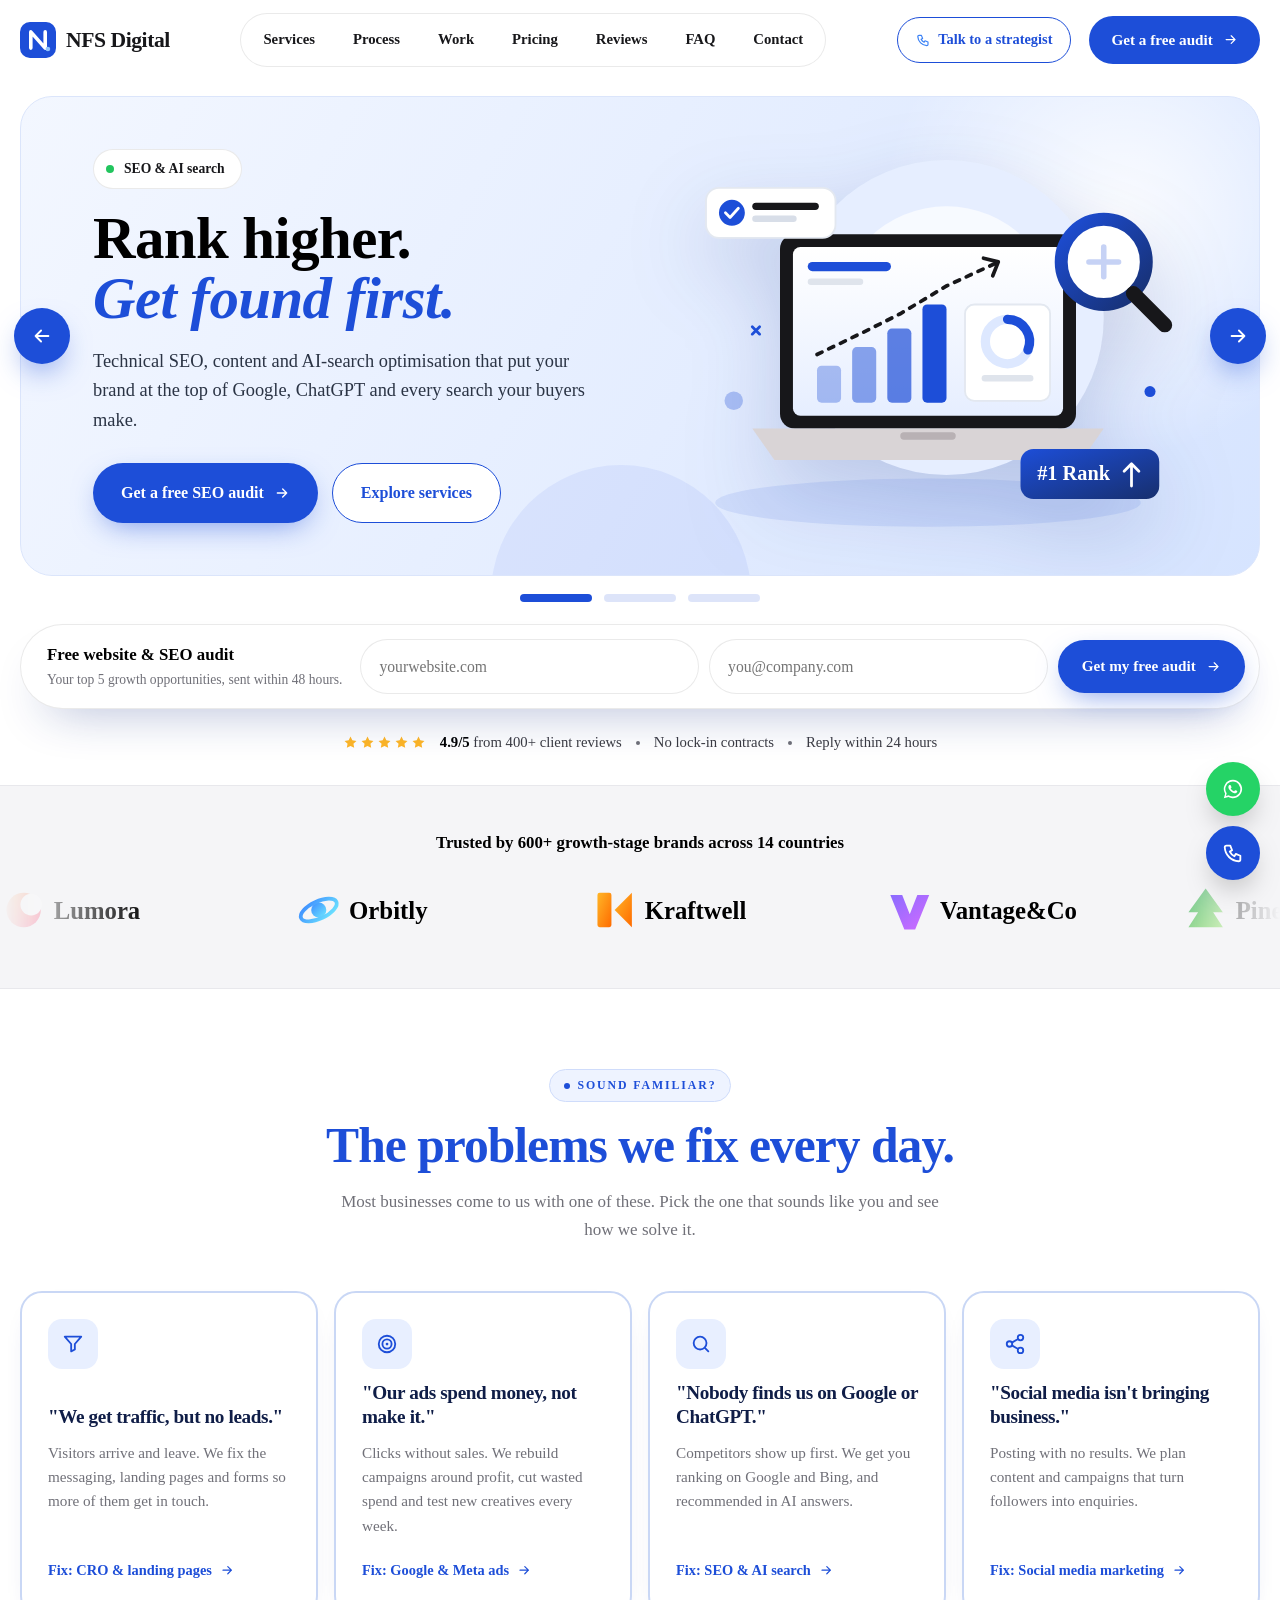
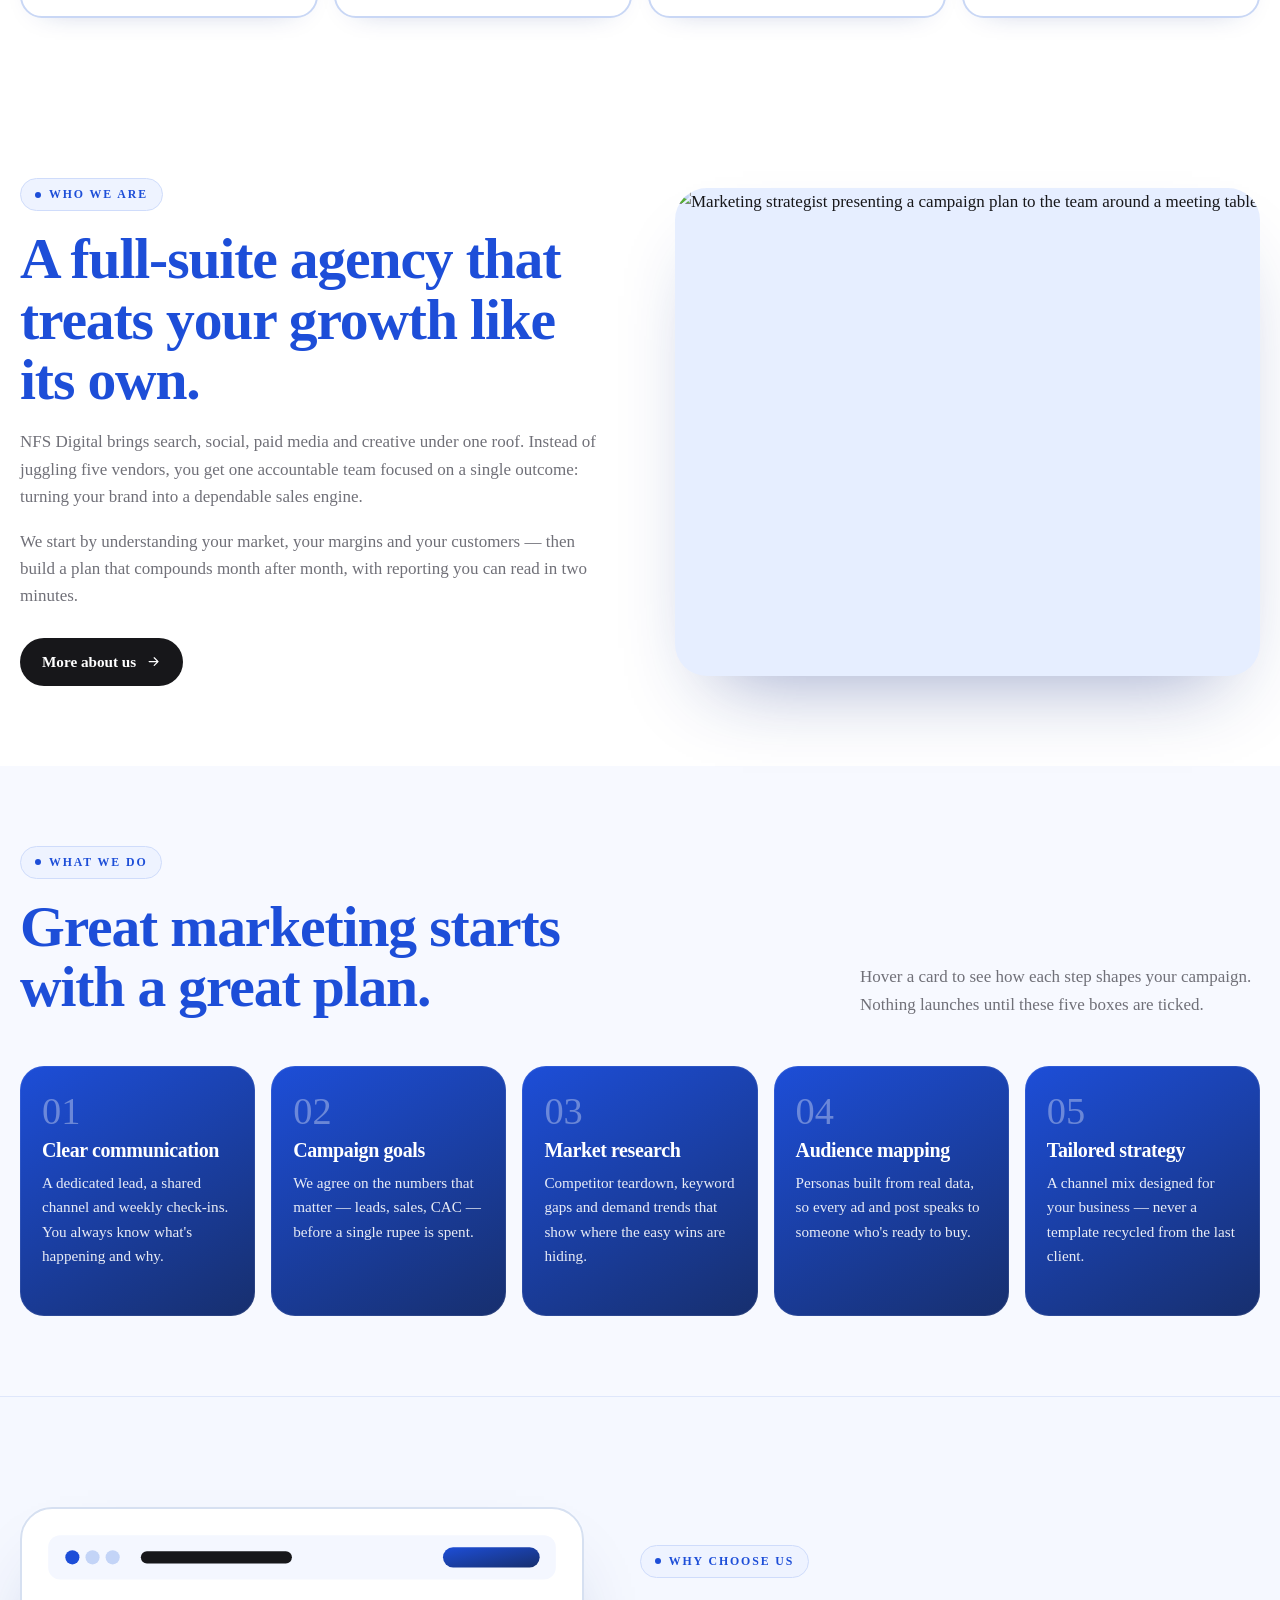
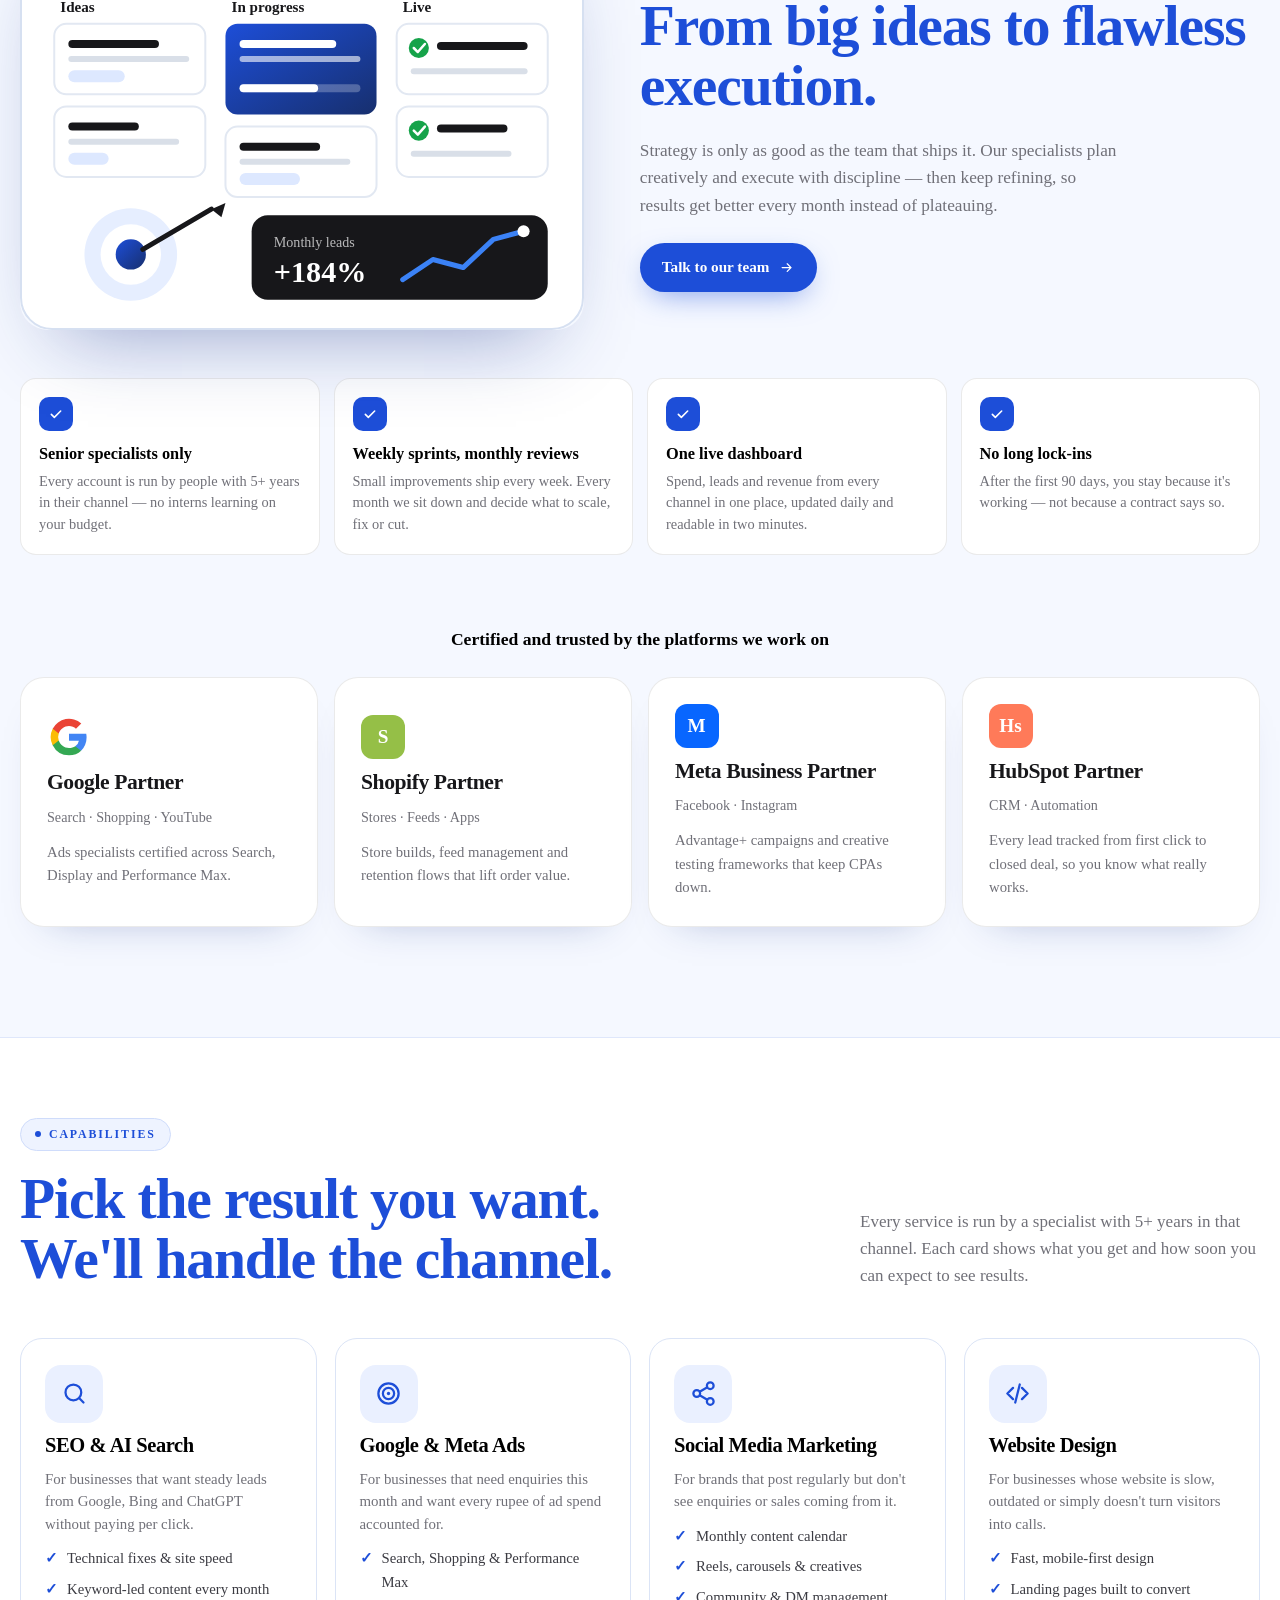
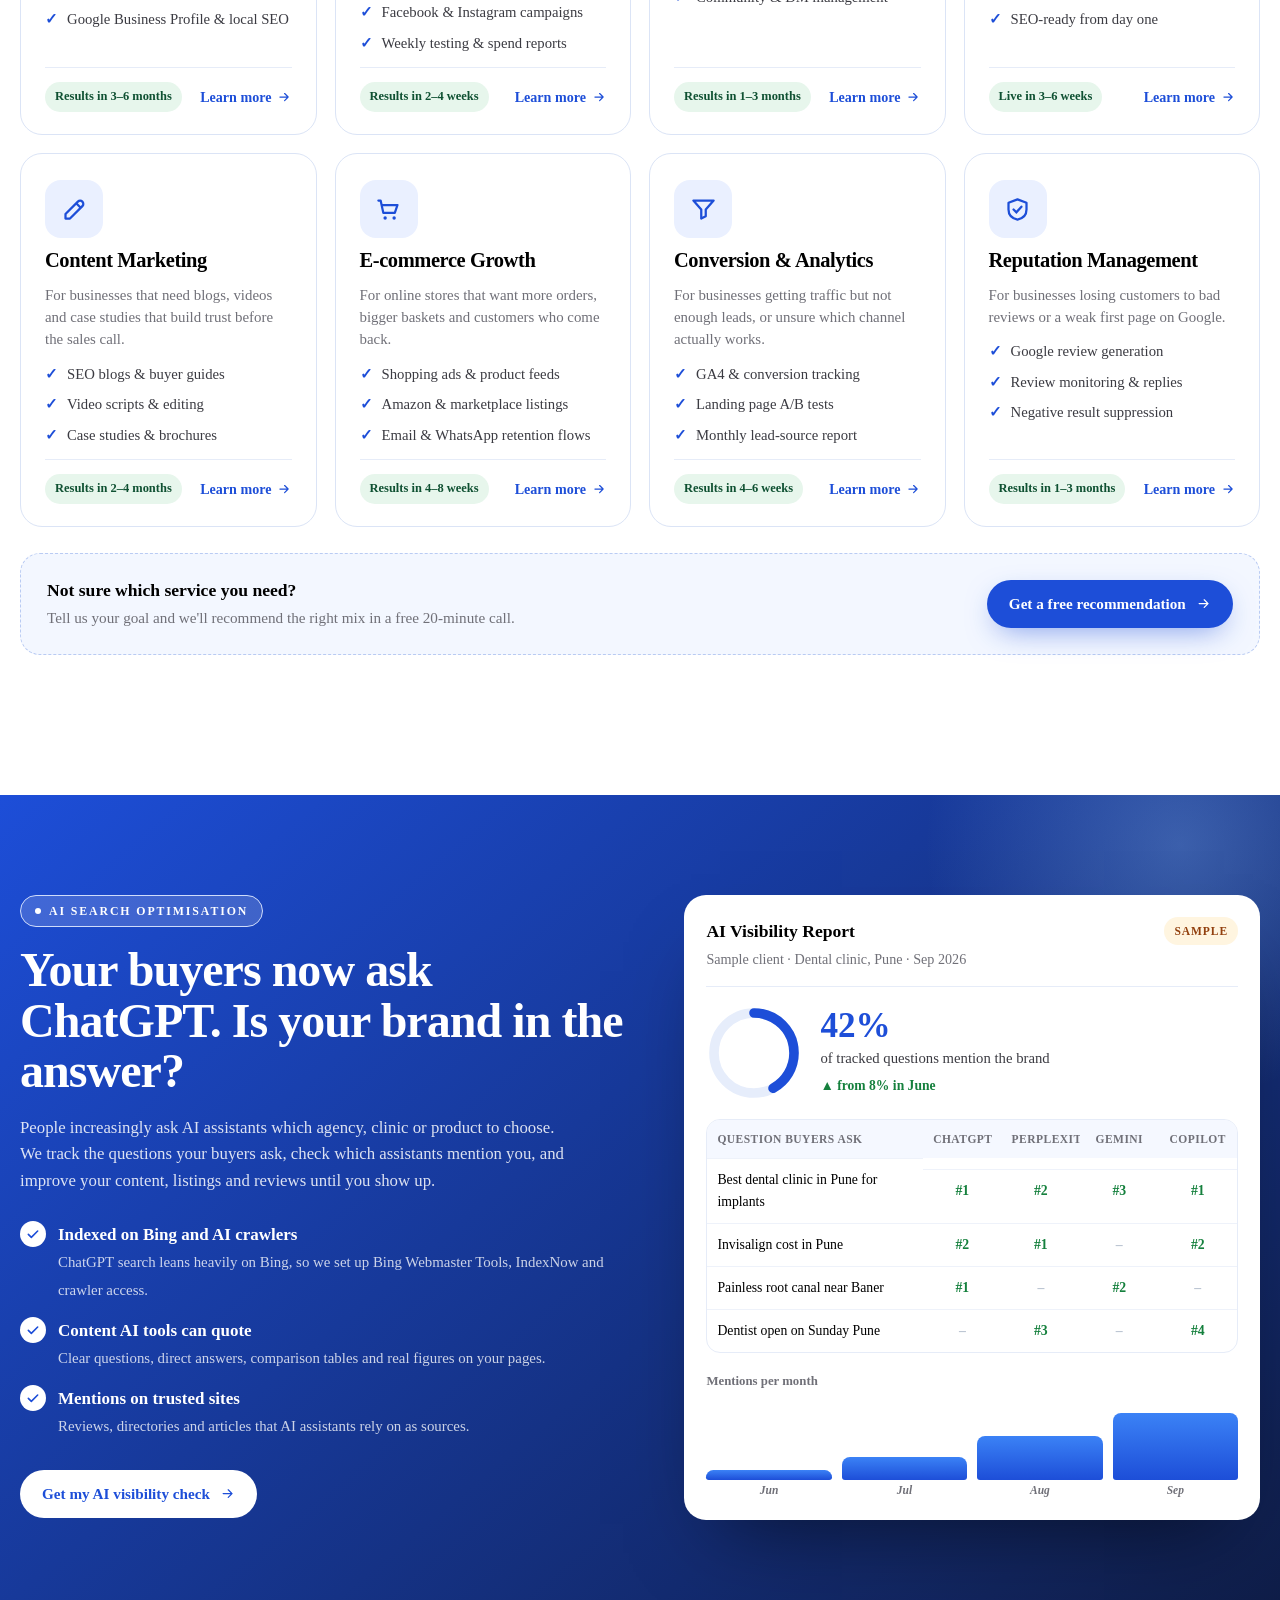
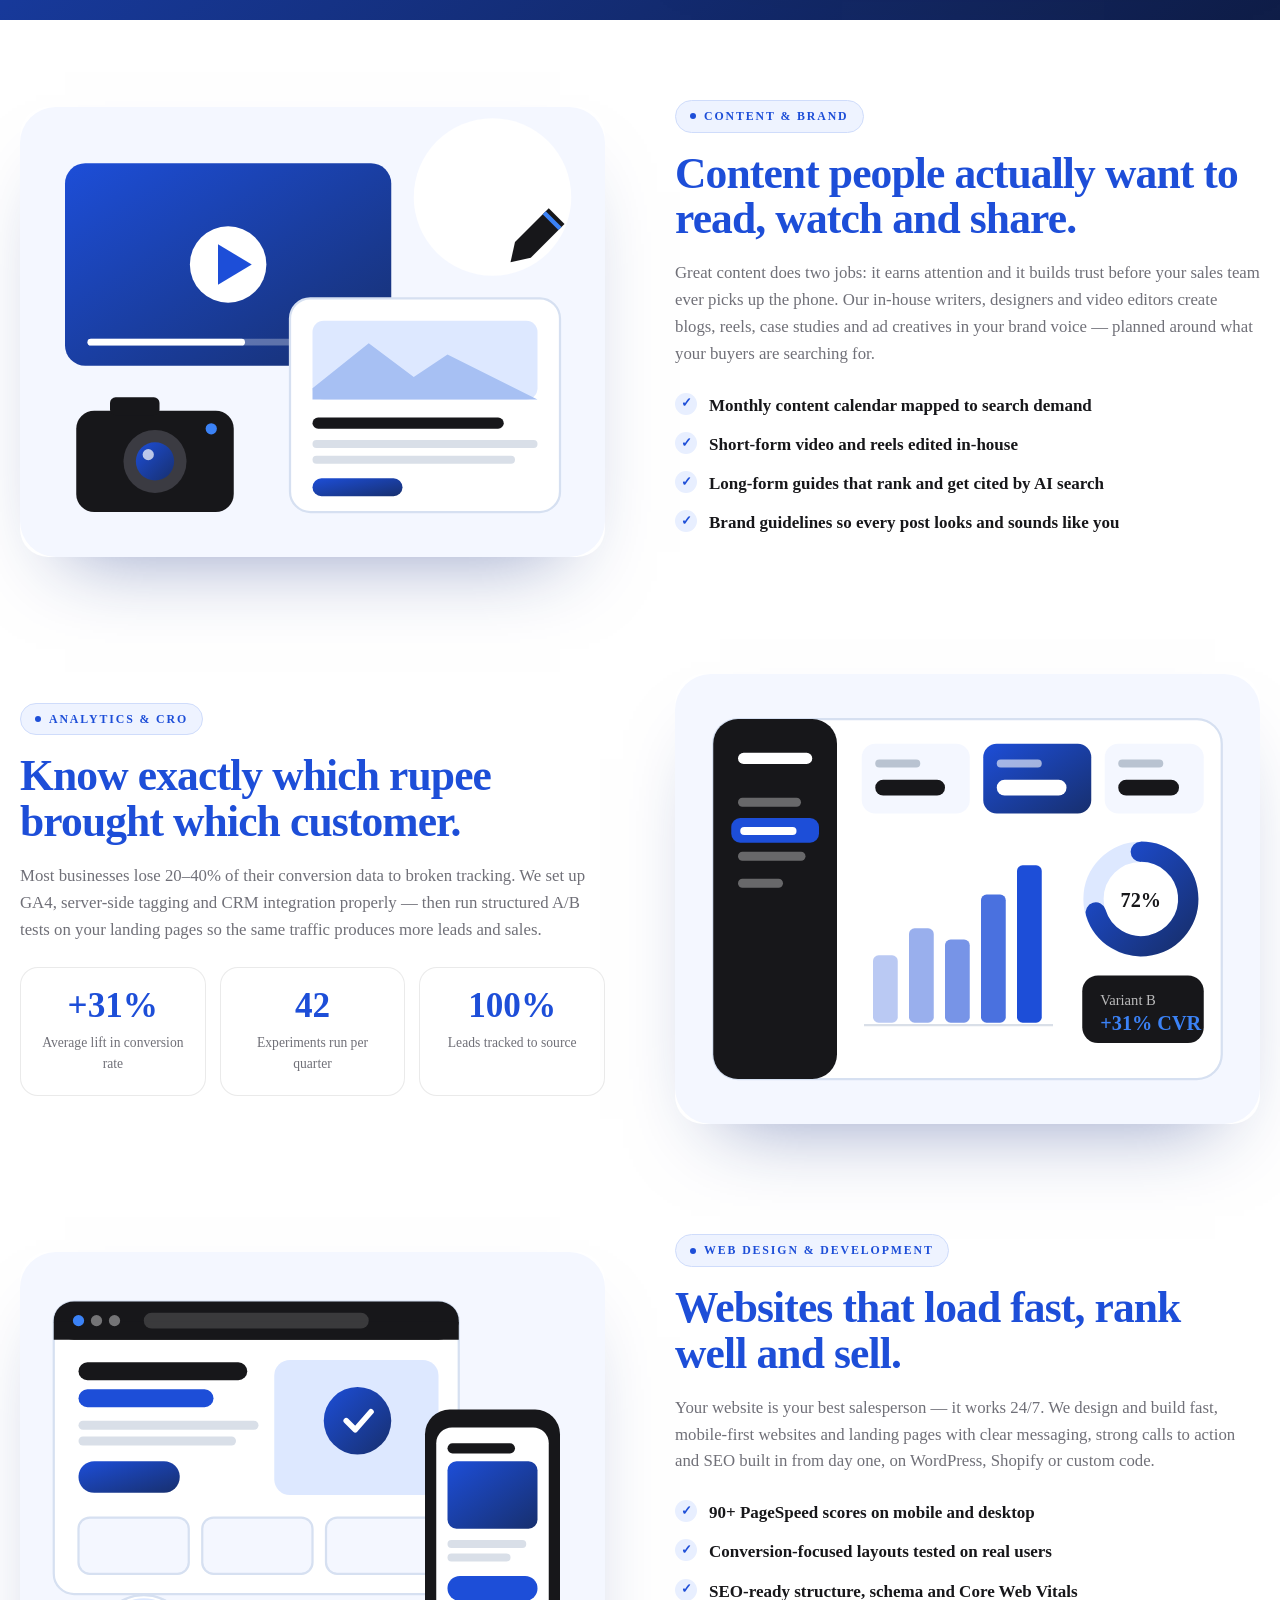
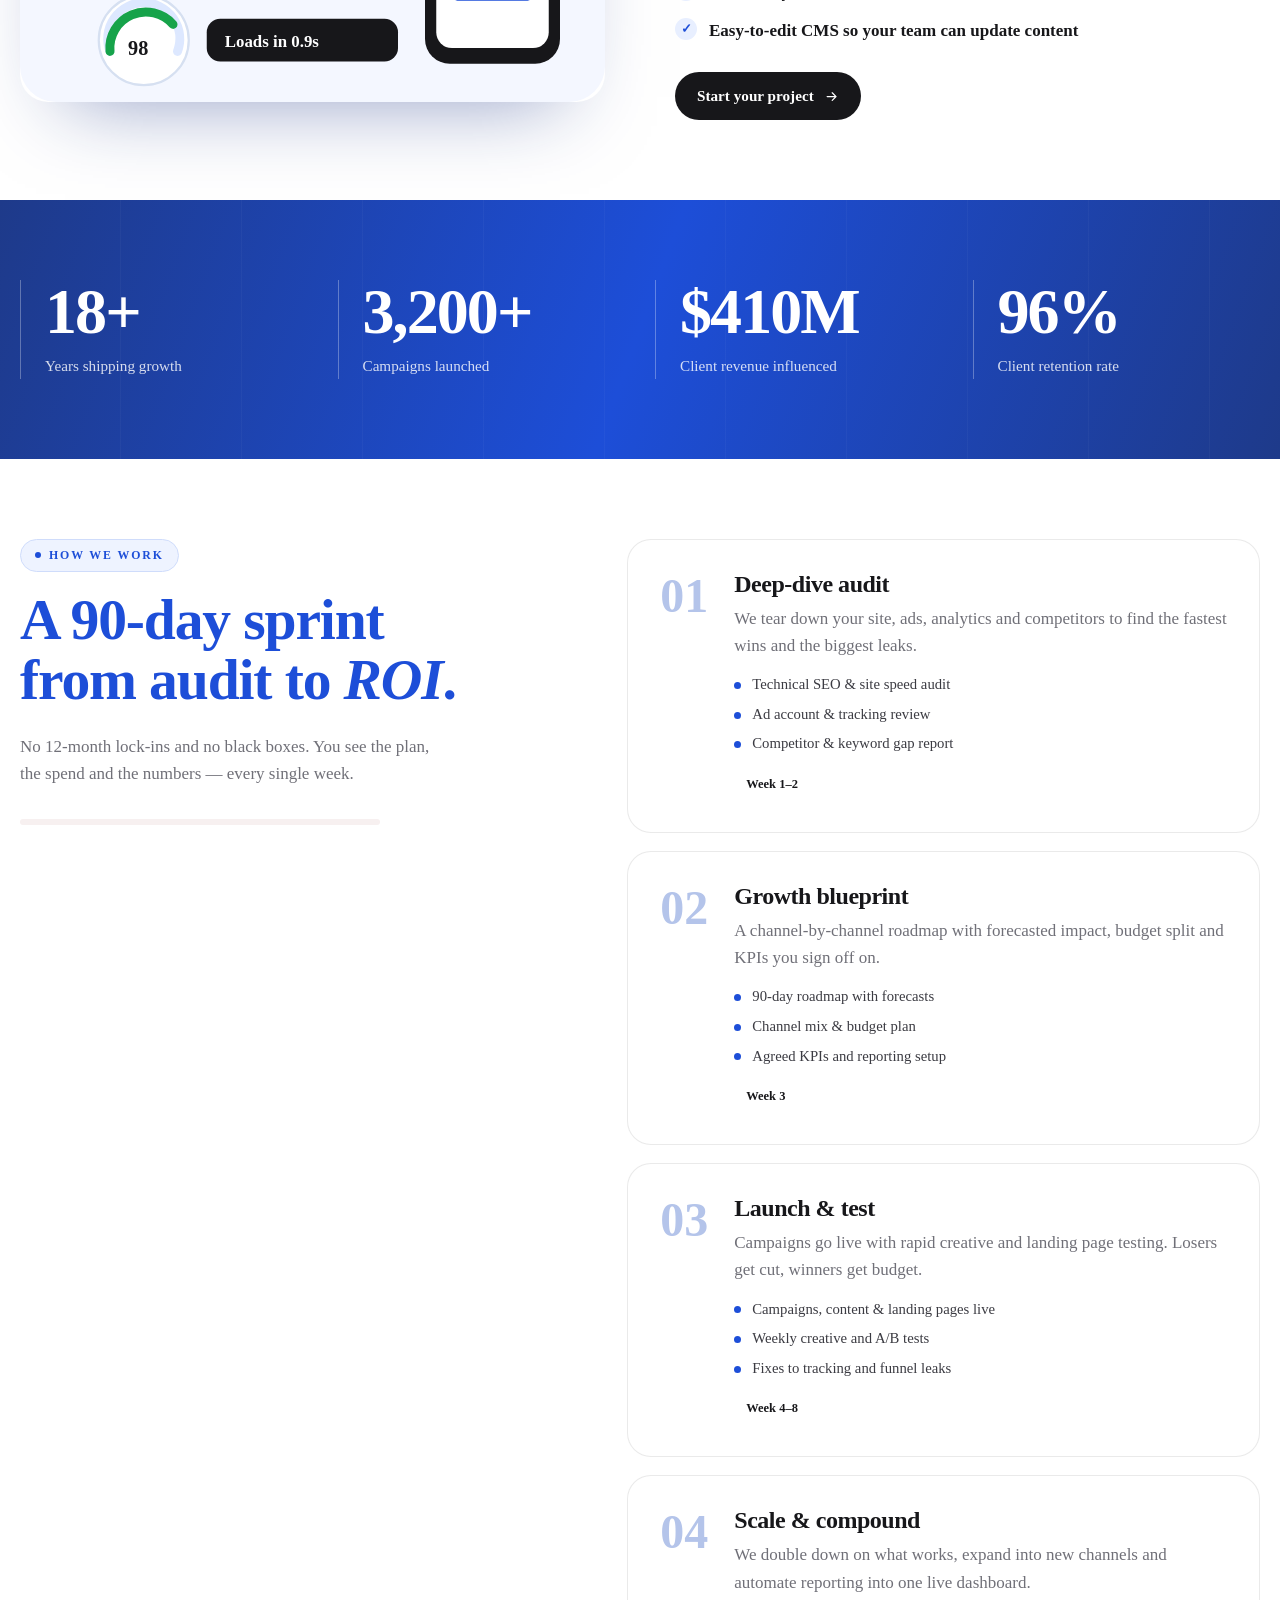
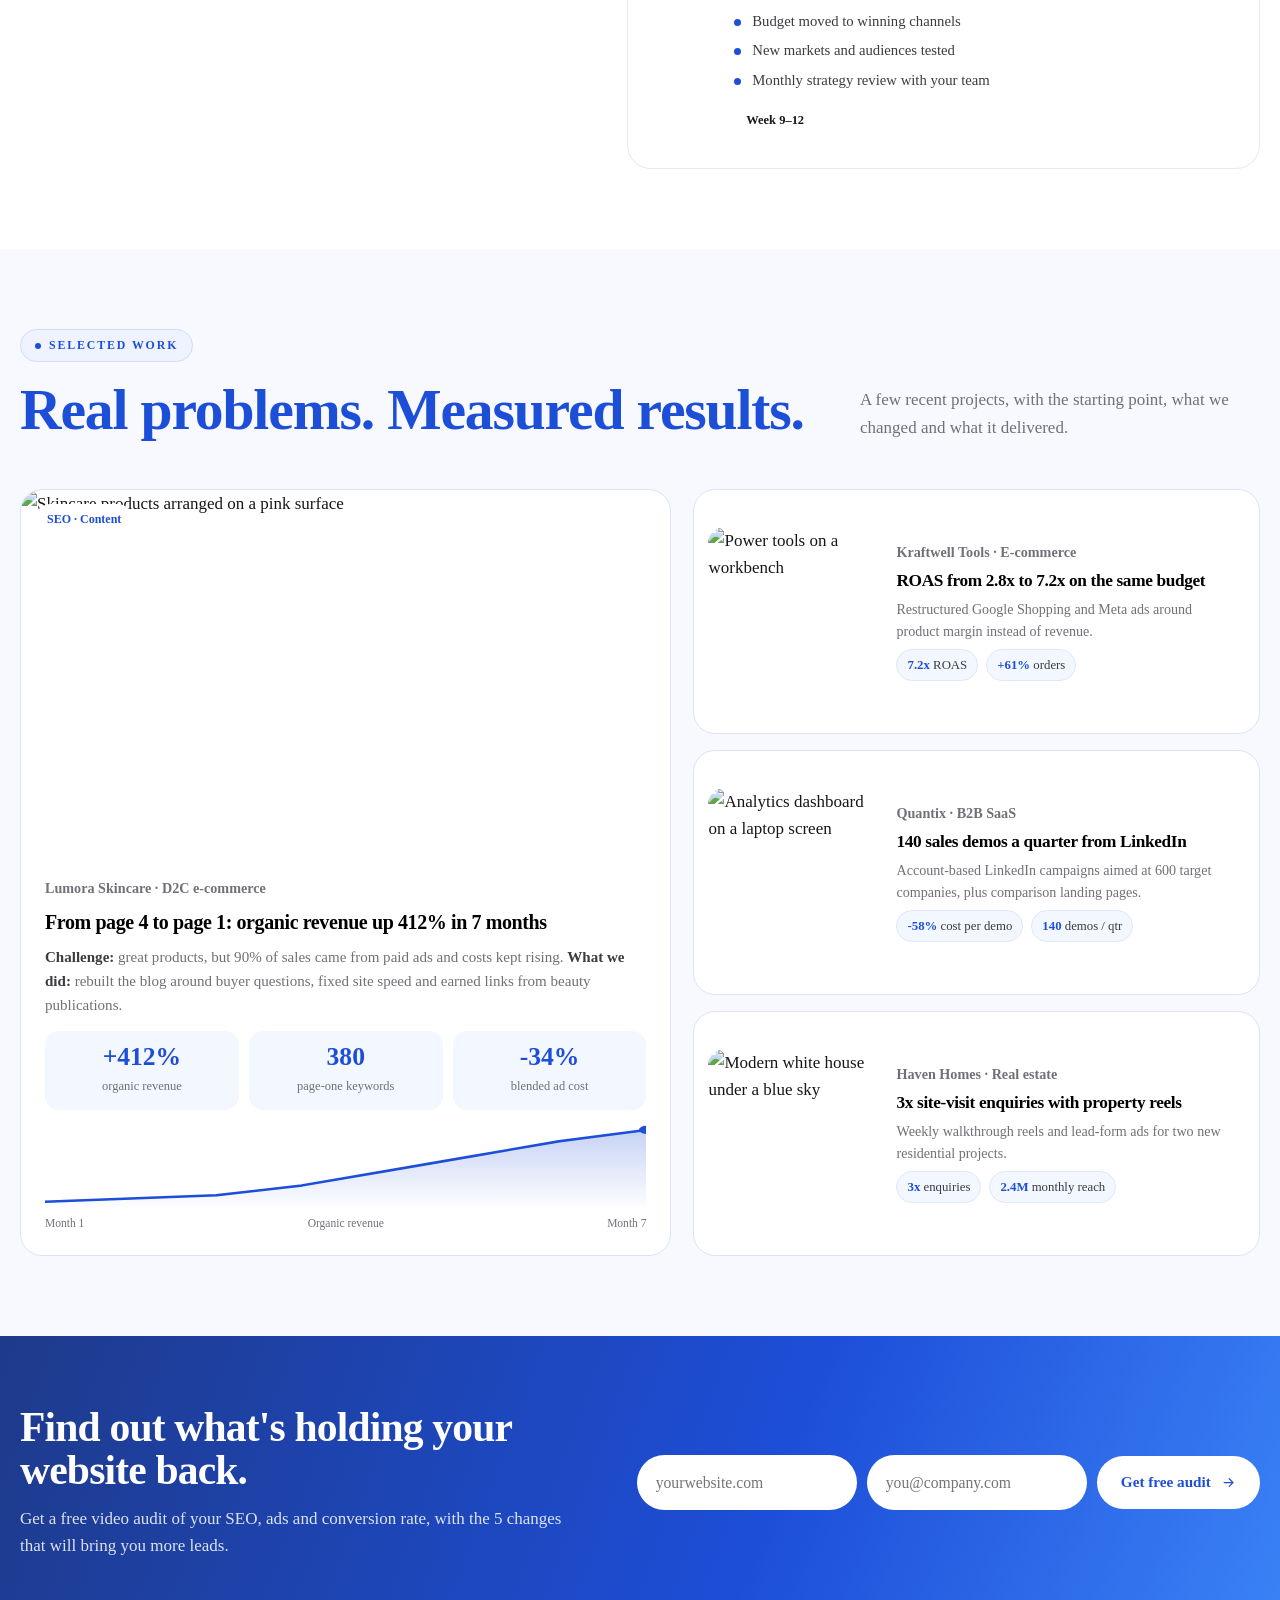
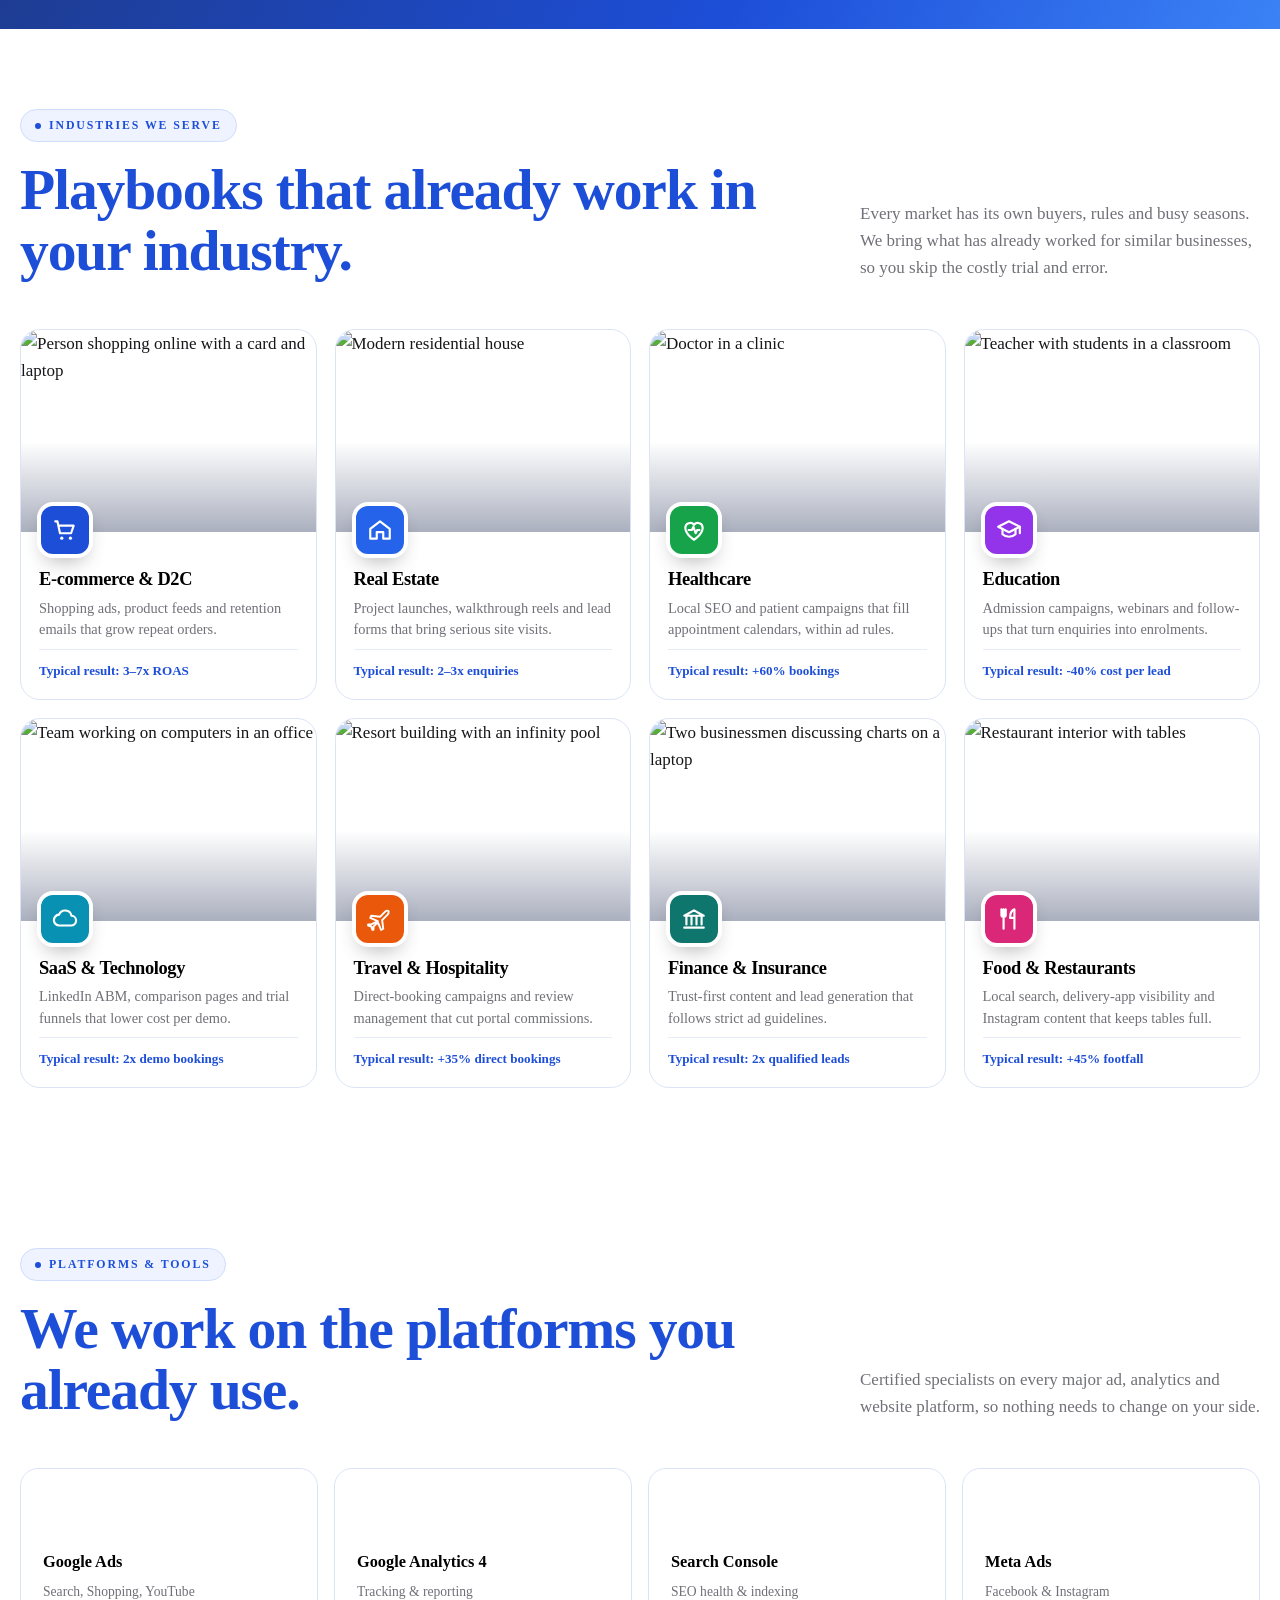
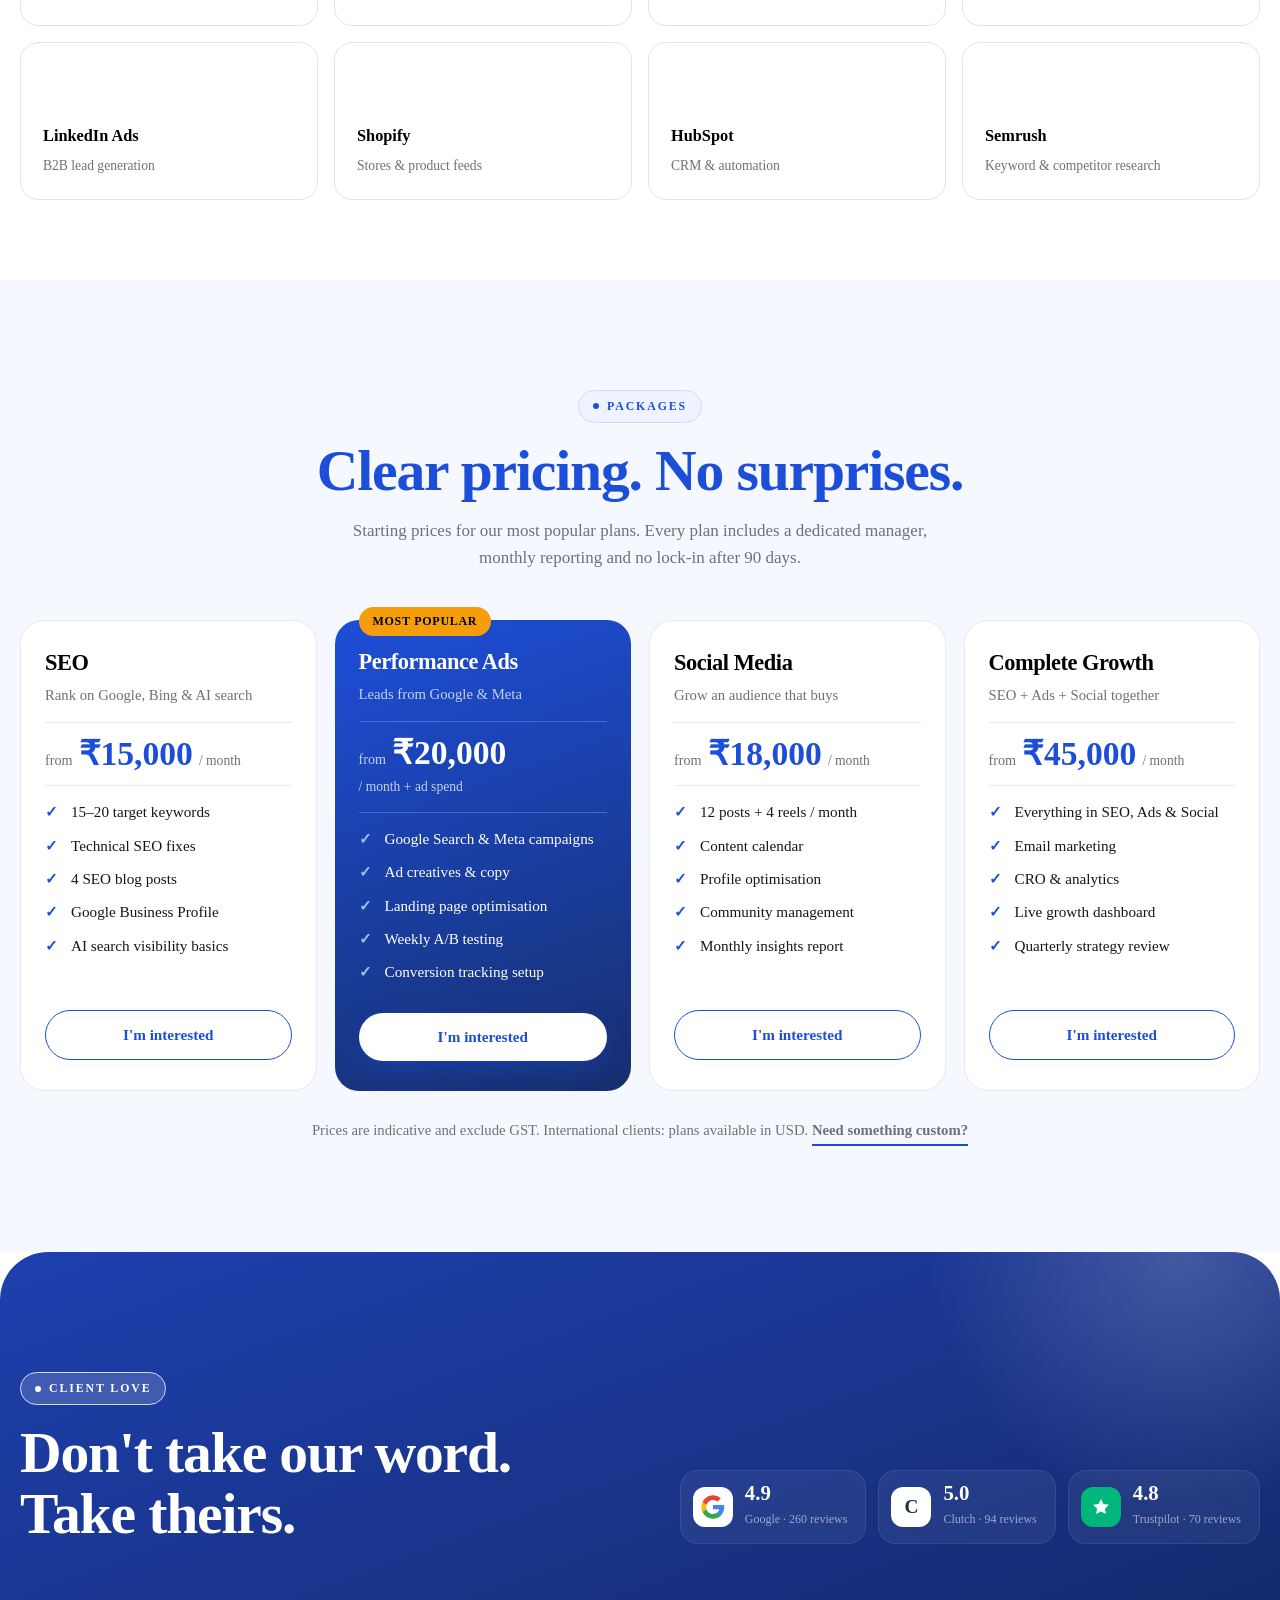
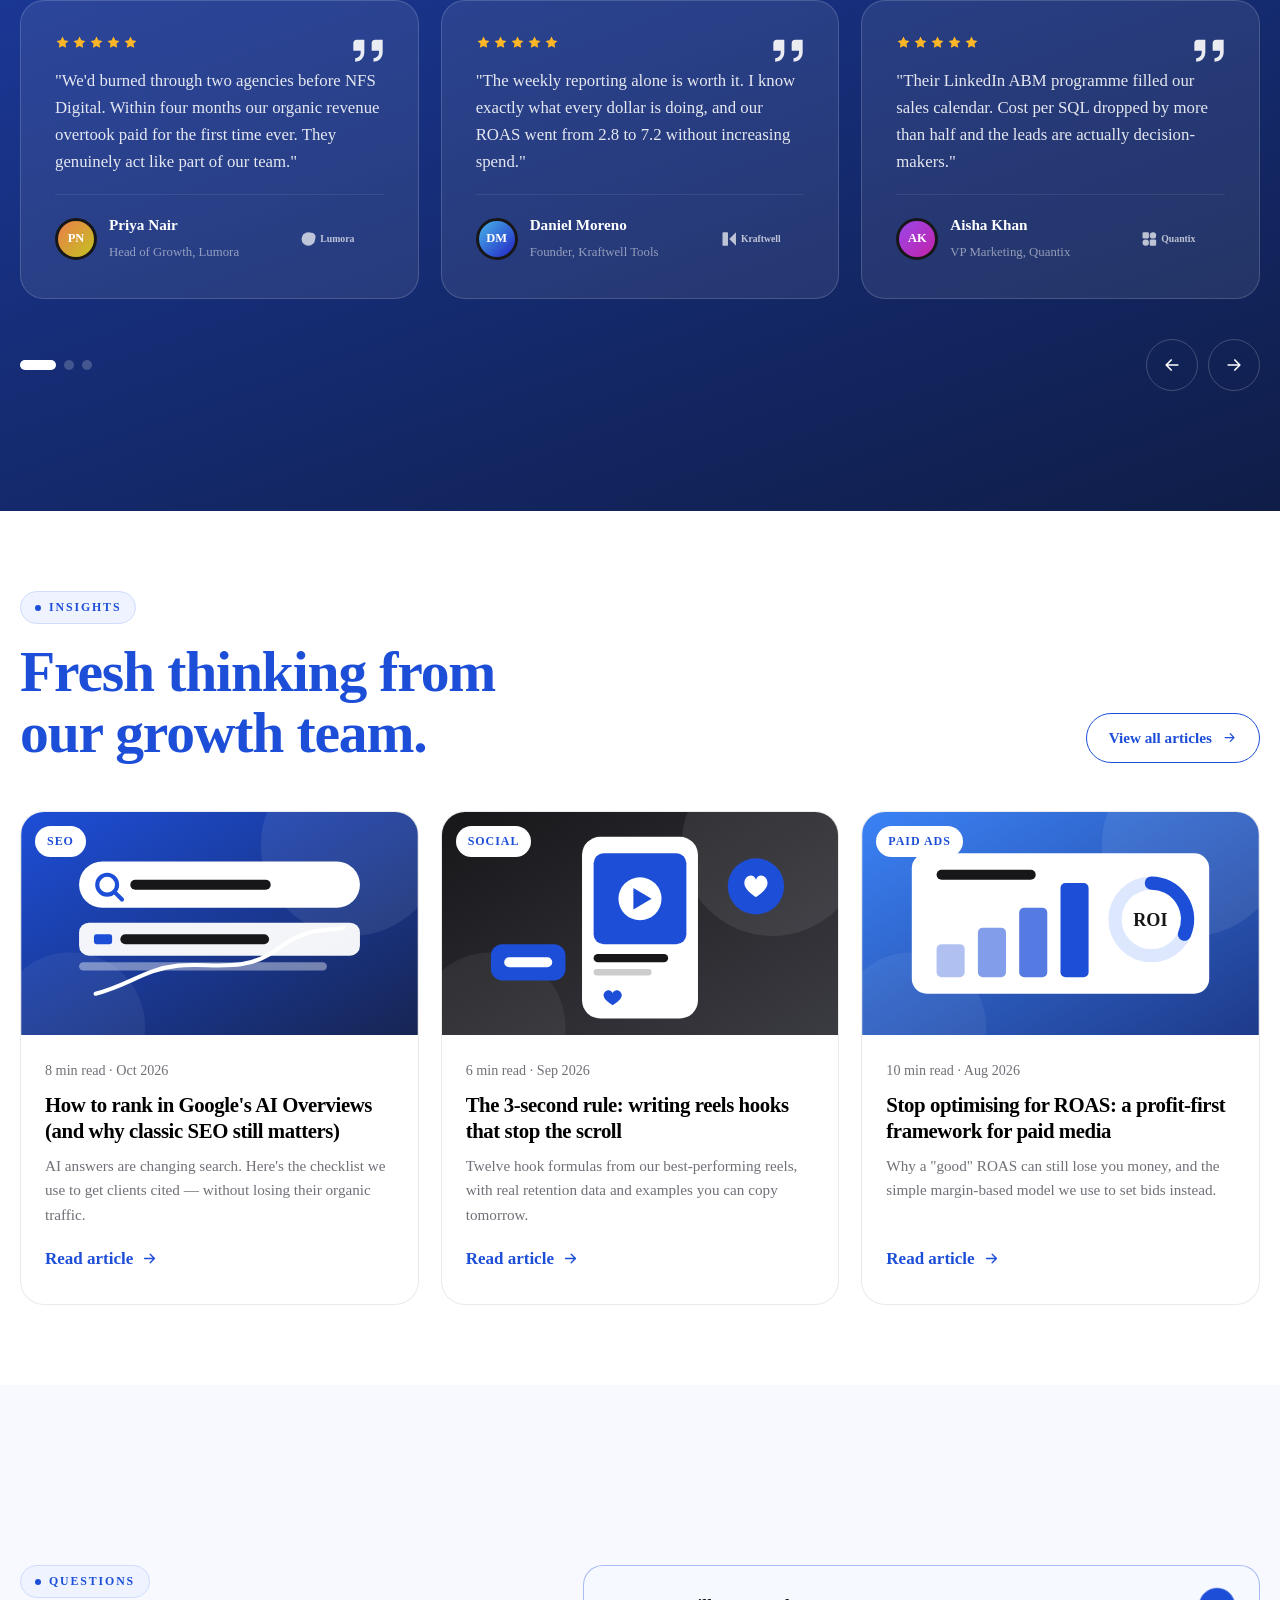
==== commit 4ea5cdc5: "fix" ====
--- a/index.html
+++ b/index.html
@@ -3,17 +3,56 @@
 <head>
   <meta charset="utf-8" />
   <meta name="viewport" content="width=device-width, initial-scale=1" />
-  <title>Momentra — Growth Marketing Studio</title>
-  <meta name="description" content="Momentra is a performance-first digital marketing studio. SEO, paid media, social, content and CRO that compound into revenue." />
+  <title>NFS Digital | Digital Marketing Agency for SEO, PPC &amp; Social Media</title>
+  <meta name="description" content="NFS Digital is a results-driven digital marketing agency offering SEO, AI search (ChatGPT &amp; Bing) optimisation, Google &amp; Meta ads, social media and web design. Get a free growth audit." />
+  <link rel="canonical" href="https://www.nfsdigital.example/" />
   <link rel="icon" type="image/svg+xml" href="assets/favicon.svg" />
-  
-  
-  
+  <meta property="og:type" content="website" />
+  <meta property="og:title" content="NFS Digital | Digital Marketing Agency" />
+  <meta property="og:description" content="SEO, AI search, paid ads, social media and web design that turn traffic into leads." />
+  <meta property="og:url" content="https://www.nfsdigital.example/" />
+  <meta name="twitter:card" content="summary_large_image" />
+  <!-- Structured data: helps Google, Bing and ChatGPT search understand who we are -->
+  <script type="application/ld+json">
+  {
+    "@context": "https://schema.org",
+    "@graph": [
+      {
+        "@type": "ProfessionalService",
+        "@id": "https://www.nfsdigital.example/#org",
+        "name": "NFS Digital",
+        "url": "https://www.nfsdigital.example/",
+        "logo": "https://www.nfsdigital.example/assets/logo.svg",
+        "description": "Digital marketing agency offering SEO, AI search optimisation, PPC, social media marketing, content and web design.",
+        "telephone": "+91-00000-00000",
+        "email": "hello@nfsdigital.example",
+        "areaServed": ["IN", "US", "GB", "AE", "AU"],
+        "knowsAbout": ["Search engine optimisation", "Generative engine optimisation", "Pay-per-click advertising", "Social media marketing", "Content marketing", "Conversion rate optimisation", "Web design"]
+      },
+      {
+        "@type": "FAQPage",
+        "mainEntity": [
+          { "@type": "Question", "name": "How soon will I see results?", "acceptedAnswer": { "@type": "Answer", "text": "Paid media and CRO typically move numbers within 2–4 weeks. SEO compounds over 3–6 months, but we prioritise quick technical wins so you see progress in month one." } },
+          { "@type": "Question", "name": "Do you lock clients into long contracts?", "acceptedAnswer": { "@type": "Answer", "text": "No. After the initial 90-day sprint, every engagement is month-to-month. We'd rather earn your renewal than enforce it." } },
+          { "@type": "Question", "name": "What budgets do you work with?", "acceptedAnswer": { "@type": "Answer", "text": "Retainers start at $1,500/month for a single channel. We'll recommend the spend that fits your goals — and tell you honestly if a channel isn't worth it yet." } },
+          { "@type": "Question", "name": "Who will actually work on my account?", "acceptedAnswer": { "@type": "Answer", "text": "A dedicated growth lead plus channel specialists with 5+ years' experience. You'll have a shared Slack channel and a live dashboard from day one." } },
+          { "@type": "Question", "name": "Do you work with businesses outside India?", "acceptedAnswer": { "@type": "Answer", "text": "Yes — around 60% of our clients are in the US, UK, UAE and Australia. We run overlapping hours across time zones." } }
+        ]
+      }
+    ]
+  }
+  </script>
   <link rel="stylesheet" href="css/style.css" />
   <link rel="stylesheet" href="css/theme.css" />
   <link rel="stylesheet" href="css/sections.css" />
   <link rel="stylesheet" href="css/fixes.css" />
   <link rel="stylesheet" href="css/content.css" />
+  <link rel="stylesheet" href="css/cro.css" />
+  <link rel="stylesheet" href="css/hero.css" />
+  <link rel="stylesheet" href="css/polish.css" />
+  <link rel="stylesheet" href="css/refine.css" />
+  <link rel="stylesheet" href="css/calm.css" />
+  <link rel="stylesheet" href="css/v2.css" />
 </head>
 <body>
   <div class="scroll-progress" aria-hidden="true"></div>
@@ -58,20 +97,22 @@
   <!-- ================= HEADER ================= -->
   <header class="header" id="top">
     <div class="container header__inner">
-      <a href="#top" class="brand" aria-label="Momentra home">
+      <a href="#top" class="brand" aria-label="NFS Digital home">
         <img src="assets/logo.svg" alt="" width="36" height="36" />
-        <span>Momentra</span>
+        <span>NFS Digital</span>
       </a>
       <nav class="nav" aria-label="Main">
         <a href="#services">Services</a>
         <a href="#process">Process</a>
         <a href="#work">Work</a>
+        <a href="#packages">Pricing</a>
         <a href="#reviews">Reviews</a>
         <a href="#faq">FAQ</a>
+        <a href="contact.html">Contact</a>
       </nav>
       <div class="header__cta">
-        <a href="tel:+10000000000" class="header__phone"><svg><use href="#i-phone"/></svg> Talk to a strategist</a>
-        <a href="#contact" class="btn btn--dark">Get a free audit <svg><use href="#i-arrow"/></svg></a>
+        <a href="tel:+910000000000" class="header__phone"><svg><use href="#i-phone"/></svg> Talk to a strategist</a>
+        <a href="contact.html" class="btn btn--dark">Get a free audit <svg><use href="#i-arrow"/></svg></a>
       </div>
       <button class="burger" aria-label="Open menu" aria-expanded="false"><span></span><span></span></button>
     </div>
@@ -79,9 +120,10 @@
       <a href="#services">Services</a>
       <a href="#process">Process</a>
       <a href="#work">Work</a>
-      <a href="#reviews">Reviews</a>
+      <a href="#packages">Pricing</a>
+        <a href="#reviews">Reviews</a>
       <a href="#faq">FAQ</a>
-      <a href="#contact" class="btn btn--lime">Get a free audit</a>
+      <a href="contact.html" class="btn btn--lime">Get a free audit</a>
     </div>
   </header>
 
@@ -96,7 +138,7 @@
               <h1 class="hs__title">Rank higher.<br/><em>Get found first.</em></h1>
               <p class="hs__lead">Technical SEO, content and AI-search optimisation that put your brand at the top of Google, ChatGPT and every search your buyers make.</p>
               <div class="hero__actions">
-                <a href="#contact" class="btn btn--lime btn--lg">Get a free SEO audit <svg><use href="#i-arrow"/></svg></a>
+                <a href="contact.html" class="btn btn--lime btn--lg">Get a free SEO audit <svg><use href="#i-arrow"/></svg></a>
                 <a href="#services" class="btn btn--ghost btn--lg">Explore services</a>
               </div>
             </div>
@@ -111,7 +153,7 @@
               <h2 class="hs__title">Turn followers<br/><em>into customers.</em></h2>
               <p class="hs__lead">Scroll-stopping content, creator partnerships and community management that grow an audience you can actually sell to.</p>
               <div class="hero__actions">
-                <a href="#contact" class="btn btn--lime btn--lg">Plan my social strategy <svg><use href="#i-arrow"/></svg></a>
+                <a href="contact.html" class="btn btn--lime btn--lg">Plan my social strategy <svg><use href="#i-arrow"/></svg></a>
                 <a href="#work" class="btn btn--ghost btn--lg">See results</a>
               </div>
             </div>
@@ -126,7 +168,7 @@
               <h2 class="hs__title">Every rupee,<br/><em>working harder.</em></h2>
               <p class="hs__lead">Google, Meta and LinkedIn campaigns built around profit — tested weekly, reported transparently, scaled only when they pay back.</p>
               <div class="hero__actions">
-                <a href="#contact" class="btn btn--lime btn--lg">Launch my campaign <svg><use href="#i-arrow"/></svg></a>
+                <a href="contact.html" class="btn btn--lime btn--lg">Launch my campaign <svg><use href="#i-arrow"/></svg></a>
                 <a href="#process" class="btn btn--ghost btn--lg">How we work</a>
               </div>
             </div>
@@ -141,7 +183,28 @@
           <button aria-label="Show slide 2"><i></i></button>
           <button aria-label="Show slide 3"><i></i></button>
         </div>
-        <div class="hs__count"><b>01</b> / 03</div>
+      </div>
+
+      <!-- inline audit form: stays put while slides rotate -->
+      <div class="container">
+        <form class="audit-form hero-audit" novalidate>
+          <div class="audit-form__intro">
+            <b>Free website &amp; SEO audit</b>
+            <span>Your top 5 growth opportunities, sent within 48 hours.</span>
+          </div>
+          <label class="sr-only" for="ha-site">Your website</label>
+          <input id="ha-site" name="site" type="text" placeholder="yourwebsite.com" required />
+          <label class="sr-only" for="ha-email">Work email</label>
+          <input id="ha-email" name="email" type="email" placeholder="you@company.com" required />
+          <button type="submit" class="btn btn--lime">Get my free audit <svg><use href="#i-arrow"/></svg></button>
+          <p class="audit-form__msg" role="status"></p>
+        </form>
+        <div class="hero-proof">
+          <span class="stars"><svg><use href="#i-star"/></svg><svg><use href="#i-star"/></svg><svg><use href="#i-star"/></svg><svg><use href="#i-star"/></svg><svg><use href="#i-star"/></svg></span>
+          <span><b>4.9/5</b> from 400+ client reviews</span>
+          <span class="dot"></span><span>No lock-in contracts</span>
+          <span class="dot"></span><span>Reply within 24 hours</span>
+        </div>
       </div>
       <button class="hs__side hs__side--prev" data-hs="-1" aria-label="Previous slide"><svg style="transform:rotate(180deg)"><use href="#i-arrow"/></svg></button>
       <button class="hs__side hs__side--next" data-hs="1" aria-label="Next slide"><svg><use href="#i-arrow"/></svg></button>
@@ -166,11 +229,49 @@
       </div>
     </section>
 
+    <!-- ================= PROBLEMS WE SOLVE ================= -->
+    <section class="problems">
+      <div class="container">
+        <div class="section-head section-head--center">
+          <span class="eyebrow reveal">Sound familiar?</span>
+          <h2 class="reveal" data-delay="1">The problems we fix every day.</h2>
+          <p class="reveal" data-delay="2">Most businesses come to us with one of these. Pick the one that sounds like you and see how we solve it.</p>
+        </div>
+        <div class="problem-grid">
+          <a href="#services" class="problem reveal flip-up">
+            <span class="problem__ic"><svg><use href="#i-funnel"/></svg></span>
+            <h3>"We get traffic, but no leads."</h3>
+            <p>Visitors arrive and leave. We fix the messaging, landing pages and forms so more of them get in touch.</p>
+            <span class="problem__fix">Fix: CRO &amp; landing pages <svg><use href="#i-arrow"/></svg></span>
+          </a>
+          <a href="#services" class="problem reveal flip-up" data-delay="1">
+            <span class="problem__ic"><svg><use href="#i-target"/></svg></span>
+            <h3>"Our ads spend money, not make it."</h3>
+            <p>Clicks without sales. We rebuild campaigns around profit, cut wasted spend and test new creatives every week.</p>
+            <span class="problem__fix">Fix: Google &amp; Meta ads <svg><use href="#i-arrow"/></svg></span>
+          </a>
+          <a href="#ai-search" class="problem reveal flip-up" data-delay="2">
+            <span class="problem__ic"><svg><use href="#i-search"/></svg></span>
+            <h3>"Nobody finds us on Google or ChatGPT."</h3>
+            <p>Competitors show up first. We get you ranking on Google and Bing, and recommended in AI answers.</p>
+            <span class="problem__fix">Fix: SEO &amp; AI search <svg><use href="#i-arrow"/></svg></span>
+          </a>
+          <a href="#services" class="problem reveal flip-up" data-delay="3">
+            <span class="problem__ic"><svg><use href="#i-share"/></svg></span>
+            <h3>"Social media isn't bringing business."</h3>
+            <p>Posting with no results. We plan content and campaigns that turn followers into enquiries.</p>
+            <span class="problem__fix">Fix: Social media marketing <svg><use href="#i-arrow"/></svg></span>
+          </a>
+        </div>
+      </div>
+    </section>
+
     <!-- ================= ABOUT ================= -->
     <section class="about">
       <div class="container about__inner">
         <div class="about__media reveal flip-up">
-          <img class="about__img" src="assets/img/about-team.svg" alt="Illustration of the Momentra team planning a campaign around a growth dashboard" />
+          <!-- Photo: Unsplash (free licence) https://unsplash.com/photos/gMsnXqILjp4 . Replace with a real NFS team photo when available. -->
+          <img class="about__img about__img--photo" src="https://images.unsplash.com/photo-1542744173-8e7e53415bb0?auto=format&amp;fit=crop&amp;w=1200&amp;h=1000&amp;q=80" width="1200" height="1000" loading="lazy" alt="Marketing strategist presenting a campaign plan to the team around a meeting table" />
           <div class="about__badge">
           <div class="flipcard">
             <div class="flipcard__face">
@@ -187,9 +288,9 @@
         <div>
           <span class="eyebrow reveal">Who we are</span>
           <h2 class="reveal" data-delay="1">A full-suite agency that treats your growth like its own.</h2>
-          <p class="reveal" data-delay="2">Momentra brings search, social, paid media and creative under one roof. Instead of juggling five vendors, you get one accountable team focused on a single outcome: turning your brand into a dependable sales engine.</p>
+          <p class="reveal" data-delay="2">NFS Digital brings search, social, paid media and creative under one roof. Instead of juggling five vendors, you get one accountable team focused on a single outcome: turning your brand into a dependable sales engine.</p>
           <p class="reveal" data-delay="3">We start by understanding your market, your margins and your customers — then build a plan that compounds month after month, with reporting you can read in two minutes.</p>
-          <a href="#contact" class="btn btn--dark reveal" data-delay="4">More about us <svg><use href="#i-arrow"/></svg></a>
+          <a href="contact.html" class="btn btn--dark reveal" data-delay="4">More about us <svg><use href="#i-arrow"/></svg></a>
         </div>
       </div>
     </section>
@@ -239,14 +340,16 @@
           <span class="eyebrow reveal">Why choose us</span>
           <h2 class="reveal" data-delay="1">From big ideas to flawless execution.</h2>
           <p class="reveal" data-delay="2">Strategy is only as good as the team that ships it. Our specialists plan creatively and execute with discipline — then keep refining, so results get better every month instead of plateauing.</p>
+          <a href="contact.html" class="btn btn--lime reveal" data-delay="3">Talk to our team <svg><use href="#i-arrow"/></svg></a>
+        </div>
+      </div>
+      <div class="container">
           <ul class="exec__list">
             <li class="reveal flip-up"><span><svg><use href="#i-check"/></svg></span><div><b>Senior specialists only</b><p>Every account is run by people with 5+ years in their channel — no interns learning on your budget.</p></div></li>
             <li class="reveal flip-up" data-delay="1"><span><svg><use href="#i-check"/></svg></span><div><b>Weekly sprints, monthly reviews</b><p>Small improvements ship every week. Every month we sit down and decide what to scale, fix or cut.</p></div></li>
             <li class="reveal flip-up" data-delay="2"><span><svg><use href="#i-check"/></svg></span><div><b>One live dashboard</b><p>Spend, leads and revenue from every channel in one place, updated daily and readable in two minutes.</p></div></li>
             <li class="reveal flip-up" data-delay="3"><span><svg><use href="#i-check"/></svg></span><div><b>No long lock-ins</b><p>After the first 90 days, you stay because it's working — not because a contract says so.</p></div></li>
           </ul>
-          <a href="#contact" class="btn btn--lime reveal" data-delay="3">Talk to our team <svg><use href="#i-arrow"/></svg></a>
-        </div>
       </div>
       <div class="container exec__partners">
         <p class="exec__partners-title reveal">Certified and trusted by the platforms we work on</p>
@@ -272,98 +375,121 @@
     </section>
 
 
-    <!-- ================= INTRO / MANIFESTO ================= -->
-    <section class="manifesto">
-      <div class="container">
-        <p class="manifesto__text split-words">
-          Most agencies sell you activity. We sell outcomes — pipeline, revenue and customers that stay. Every channel we touch is measured against one question: <em>did it make you money?</em>
-        </p>
-      </div>
-    </section>
-
-    <!-- ================= SERVICES (BENTO) ================= -->
+    <!-- ================= SERVICES (CAPABILITIES) ================= -->
     <section class="services" id="services">
       <div class="container">
         <div class="section-head">
           <div>
-            <span class="eyebrow reveal">01 — Capabilities</span>
-            <h2 class="reveal" data-delay="1">One team. Every channel<br/>that moves revenue.</h2>
-          </div>
-          <p class="reveal" data-delay="2">Pick a single service or let us run the whole growth stack. Either way you get senior specialists, not juniors learning on your budget.</p>
-        </div>
-
-        <div class="bento">
-          <article class="card card--xl reveal tilt">
-            <div class="card__top">
-              <span class="ic ic--lime"><svg><use href="#i-search"/></svg></span>
-              <span class="tag">Most requested</span>
-            </div>
+            <span class="eyebrow reveal">Capabilities</span>
+            <h2 class="reveal" data-delay="1">Pick the result you want.<br/>We'll handle the channel.</h2>
+          </div>
+          <p class="reveal" data-delay="2">Every service is run by a specialist with 5+ years in that channel. Each card shows what you get and how soon you can expect to see results.</p>
+        </div>
+
+        <div class="svc-grid">
+          <a href="contact.html?service=seo" class="svc reveal">
+            <span class="svc__ic"><svg><use href="#i-search"/></svg></span>
             <h3>SEO &amp; AI Search</h3>
-            <p>Technical audits, topical authority and content that ranks on Google — and gets cited by ChatGPT, Perplexity and AI Overviews.</p>
-            <ul class="checks">
-              <li><svg><use href="#i-check"/></svg> Technical &amp; Core Web Vitals</li>
-              <li><svg><use href="#i-check"/></svg> Generative engine optimisation</li>
-              <li><svg><use href="#i-check"/></svg> Local SEO &amp; Google Business</li>
-            </ul>
-            <div class="serp" aria-hidden="true">
-              <div class="serp__bar"><svg><use href="#i-search"/></svg><span class="typed" data-text="best running shoes for flat feet"></span></div>
-              <div class="serp__row serp__row--win"><b>#1</b><span>yourbrand.com › guide</span><em>↑ 14</em></div>
-              <div class="serp__row"><b>#2</b><span>competitor.com</span></div>
-              <div class="serp__row"><b>#3</b><span>marketplace.com</span></div>
-            </div>
-            <a href="#contact" class="card__link">Explore SEO <svg><use href="#i-arrow-ne"/></svg></a>
-          </article>
-
-          <article class="card card--dark reveal tilt" data-delay="1">
-            <span class="ic ic--coral"><svg><use href="#i-target"/></svg></span>
-            <h3>Paid Media</h3>
-            <p>Google, Meta, LinkedIn and TikTok ads engineered around profit, not clicks.</p>
-            <div class="mini-bars" aria-hidden="true"><i style="--h:30%"></i><i style="--h:45%"></i><i style="--h:40%"></i><i style="--h:62%"></i><i style="--h:70%"></i><i style="--h:92%"></i></div>
-            <a href="#contact" class="card__link">Explore PPC <svg><use href="#i-arrow-ne"/></svg></a>
-          </article>
-
-          <article class="card reveal tilt" data-delay="2">
-            <span class="ic ic--violet"><svg><use href="#i-share"/></svg></span>
-            <h3>Social &amp; Creators</h3>
-            <p>Thumb-stopping content calendars, community management and creator partnerships.</p>
-            <a href="#contact" class="card__link">Explore social <svg><use href="#i-arrow-ne"/></svg></a>
-          </article>
-
-          <article class="card reveal tilt">
-            <span class="ic ic--sky"><svg><use href="#i-pen"/></svg></span>
-            <h3>Content &amp; Brand</h3>
-            <p>Stories, video and copy that build trust before the first sales call.</p>
-            <a href="#contact" class="card__link">Explore content <svg><use href="#i-arrow-ne"/></svg></a>
-          </article>
-
-          <article class="card reveal tilt" data-delay="1">
-            <span class="ic ic--amber"><svg><use href="#i-cart"/></svg></span>
+            <p class="svc__for">For businesses that want steady leads from Google, Bing and ChatGPT without paying per click.</p>
+            <ul><li>Technical fixes &amp; site speed</li><li>Keyword-led content every month</li><li>Google Business Profile &amp; local SEO</li></ul>
+            <div class="svc__foot"><span class="svc__time">Results in 3–6 months</span><span class="svc__more">Learn more <svg><use href="#i-arrow"/></svg></span></div>
+          </a>
+          <a href="contact.html?service=ppc" class="svc reveal" data-delay="1">
+            <span class="svc__ic"><svg><use href="#i-target"/></svg></span>
+            <h3>Google &amp; Meta Ads</h3>
+            <p class="svc__for">For businesses that need enquiries this month and want every rupee of ad spend accounted for.</p>
+            <ul><li>Search, Shopping &amp; Performance Max</li><li>Facebook &amp; Instagram campaigns</li><li>Weekly testing &amp; spend reports</li></ul>
+            <div class="svc__foot"><span class="svc__time">Results in 2–4 weeks</span><span class="svc__more">Learn more <svg><use href="#i-arrow"/></svg></span></div>
+          </a>
+          <a href="contact.html?service=social" class="svc reveal" data-delay="2">
+            <span class="svc__ic"><svg><use href="#i-share"/></svg></span>
+            <h3>Social Media Marketing</h3>
+            <p class="svc__for">For brands that post regularly but don't see enquiries or sales coming from it.</p>
+            <ul><li>Monthly content calendar</li><li>Reels, carousels &amp; creatives</li><li>Community &amp; DM management</li></ul>
+            <div class="svc__foot"><span class="svc__time">Results in 1–3 months</span><span class="svc__more">Learn more <svg><use href="#i-arrow"/></svg></span></div>
+          </a>
+          <a href="contact.html?service=web" class="svc reveal" data-delay="3">
+            <span class="svc__ic"><svg><use href="#i-code"/></svg></span>
+            <h3>Website Design</h3>
+            <p class="svc__for">For businesses whose website is slow, outdated or simply doesn't turn visitors into calls.</p>
+            <ul><li>Fast, mobile-first design</li><li>Landing pages built to convert</li><li>SEO-ready from day one</li></ul>
+            <div class="svc__foot"><span class="svc__time">Live in 3–6 weeks</span><span class="svc__more">Learn more <svg><use href="#i-arrow"/></svg></span></div>
+          </a>
+          <a href="contact.html?service=content" class="svc reveal">
+            <span class="svc__ic"><svg><use href="#i-pen"/></svg></span>
+            <h3>Content Marketing</h3>
+            <p class="svc__for">For businesses that need blogs, videos and case studies that build trust before the sales call.</p>
+            <ul><li>SEO blogs &amp; buyer guides</li><li>Video scripts &amp; editing</li><li>Case studies &amp; brochures</li></ul>
+            <div class="svc__foot"><span class="svc__time">Results in 2–4 months</span><span class="svc__more">Learn more <svg><use href="#i-arrow"/></svg></span></div>
+          </a>
+          <a href="contact.html?service=ecom" class="svc reveal" data-delay="1">
+            <span class="svc__ic"><svg><use href="#i-cart"/></svg></span>
             <h3>E-commerce Growth</h3>
-            <p>Shopify &amp; marketplace growth: feeds, shopping ads, retention flows.</p>
-            <a href="#contact" class="card__link">Explore e-com <svg><use href="#i-arrow-ne"/></svg></a>
-          </article>
-
-          <article class="card reveal tilt" data-delay="2">
-            <span class="ic ic--lime"><svg><use href="#i-funnel"/></svg></span>
-            <h3>CRO &amp; Analytics</h3>
-            <p>GA4, server-side tracking and A/B tests that squeeze more from every visit.</p>
-            <a href="#contact" class="card__link">Explore CRO <svg><use href="#i-arrow-ne"/></svg></a>
-          </article>
-
-          <article class="card card--wide reveal tilt">
-            <div class="card--wide__row">
-              <div>
-                <span class="ic ic--coral"><svg><use href="#i-shield"/></svg></span>
-                <h3>Reputation Management</h3>
-                <p>Review generation, sentiment monitoring and crisis response — so the first page about you is the one you'd write.</p>
-              </div>
-              <div>
-                <span class="ic ic--sky"><svg><use href="#i-code"/></svg></span>
-                <h3>Web Design &amp; Dev</h3>
-                <p>Fast, conversion-led websites and landing pages built to rank and to sell.</p>
-              </div>
-            </div>
-          </article>
+            <p class="svc__for">For online stores that want more orders, bigger baskets and customers who come back.</p>
+            <ul><li>Shopping ads &amp; product feeds</li><li>Amazon &amp; marketplace listings</li><li>Email &amp; WhatsApp retention flows</li></ul>
+            <div class="svc__foot"><span class="svc__time">Results in 4–8 weeks</span><span class="svc__more">Learn more <svg><use href="#i-arrow"/></svg></span></div>
+          </a>
+          <a href="contact.html?service=cro" class="svc reveal" data-delay="2">
+            <span class="svc__ic"><svg><use href="#i-funnel"/></svg></span>
+            <h3>Conversion &amp; Analytics</h3>
+            <p class="svc__for">For businesses getting traffic but not enough leads, or unsure which channel actually works.</p>
+            <ul><li>GA4 &amp; conversion tracking</li><li>Landing page A/B tests</li><li>Monthly lead-source report</li></ul>
+            <div class="svc__foot"><span class="svc__time">Results in 4–6 weeks</span><span class="svc__more">Learn more <svg><use href="#i-arrow"/></svg></span></div>
+          </a>
+          <a href="contact.html?service=orm" class="svc reveal" data-delay="3">
+            <span class="svc__ic"><svg><use href="#i-shield"/></svg></span>
+            <h3>Reputation Management</h3>
+            <p class="svc__for">For businesses losing customers to bad reviews or a weak first page on Google.</p>
+            <ul><li>Google review generation</li><li>Review monitoring &amp; replies</li><li>Negative result suppression</li></ul>
+            <div class="svc__foot"><span class="svc__time">Results in 1–3 months</span><span class="svc__more">Learn more <svg><use href="#i-arrow"/></svg></span></div>
+          </a>
+        </div>
+
+        <div class="svc-help reveal">
+          <div><b>Not sure which service you need?</b><span>Tell us your goal and we'll recommend the right mix in a free 20-minute call.</span></div>
+          <a href="contact.html" class="btn btn--lime">Get a free recommendation <svg><use href="#i-arrow"/></svg></a>
+        </div>
+      </div>
+    </section>
+
+    <!-- ================= AI SEARCH BAND ================= -->
+    <section class="ai-search" id="ai-search">
+      <div class="container ai-search__inner">
+        <div class="ai-search__copy">
+          <span class="eyebrow eyebrow--light reveal">AI search optimisation</span>
+          <h2 class="reveal" data-delay="1">Your buyers now ask ChatGPT. Is your brand in the answer?</h2>
+          <p class="reveal" data-delay="2">People increasingly ask AI assistants which agency, clinic or product to choose. We track the questions your buyers ask, check which assistants mention you, and improve your content, listings and reviews until you show up.</p>
+          <ul class="ai-search__list">
+            <li class="reveal"><svg><use href="#i-check"/></svg><div><b>Indexed on Bing and AI crawlers</b><span>ChatGPT search leans heavily on Bing, so we set up Bing Webmaster Tools, IndexNow and crawler access.</span></div></li>
+            <li class="reveal" data-delay="1"><svg><use href="#i-check"/></svg><div><b>Content AI tools can quote</b><span>Clear questions, direct answers, comparison tables and real figures on your pages.</span></div></li>
+            <li class="reveal" data-delay="2"><svg><use href="#i-check"/></svg><div><b>Mentions on trusted sites</b><span>Reviews, directories and articles that AI assistants rely on as sources.</span></div></li>
+          </ul>
+          <a href="contact.html?service=ai" class="btn btn--white reveal" data-delay="3">Get my AI visibility check <svg><use href="#i-arrow"/></svg></a>
+        </div>
+
+        <div class="aiv reveal" data-delay="1">
+          <div class="aiv__head">
+            <div><b>AI Visibility Report</b><small>Sample client · Dental clinic, Pune · Sep 2026</small></div>
+            <span class="aiv__tag">Sample</span>
+          </div>
+          <div class="aiv__score">
+            <svg viewBox="0 0 120 120" class="aiv__ring" aria-hidden="true">
+              <circle cx="60" cy="60" r="50" fill="none" stroke="#e6edfb" stroke-width="12"/>
+              <circle cx="60" cy="60" r="50" fill="none" stroke="#1d4ed8" stroke-width="12" stroke-linecap="round" stroke-dasharray="314" stroke-dashoffset="182" transform="rotate(-90 60 60)"/>
+            </svg>
+            <div class="aiv__scoretext"><strong>42%</strong><span>of tracked questions mention the brand</span><em>▲ from 8% in June</em></div>
+          </div>
+          <div class="aiv__table" role="table" aria-label="Brand mentions by AI assistant">
+            <div class="aiv__row aiv__row--head" role="row"><span role="columnheader">Question buyers ask</span><span role="columnheader">ChatGPT</span><span role="columnheader">Perplexity</span><span role="columnheader">Gemini</span><span role="columnheader">Copilot</span></div>
+            <div class="aiv__row" role="row"><span role="cell">Best dental clinic in Pune for implants</span><span class="y" role="cell">#1</span><span class="y" role="cell">#2</span><span class="y" role="cell">#3</span><span class="y" role="cell">#1</span></div>
+            <div class="aiv__row" role="row"><span role="cell">Invisalign cost in Pune</span><span class="y" role="cell">#2</span><span class="y" role="cell">#1</span><span class="n" role="cell">–</span><span class="y" role="cell">#2</span></div>
+            <div class="aiv__row" role="row"><span role="cell">Painless root canal near Baner</span><span class="y" role="cell">#1</span><span class="n" role="cell">–</span><span class="y" role="cell">#2</span><span class="n" role="cell">–</span></div>
+            <div class="aiv__row" role="row"><span role="cell">Dentist open on Sunday Pune</span><span class="n" role="cell">–</span><span class="y" role="cell">#3</span><span class="n" role="cell">–</span><span class="y" role="cell">#4</span></div>
+          </div>
+          <div class="aiv__trend">
+            <span>Mentions per month</span>
+            <div class="aiv__bars" aria-hidden="true"><i style="--v:12%"><b>Jun</b></i><i style="--v:28%"><b>Jul</b></i><i style="--v:55%"><b>Aug</b></i><i style="--v:84%"><b>Sep</b></i></div>
+          </div>
         </div>
       </div>
     </section>
@@ -412,7 +538,7 @@
               <li>SEO-ready structure, schema and Core Web Vitals</li>
               <li>Easy-to-edit CMS so your team can update content</li>
             </ul>
-            <a href="#contact" class="btn btn--dark reveal" data-delay="4">Start your project <svg><use href="#i-arrow"/></svg></a>
+            <a href="contact.html" class="btn btn--dark reveal" data-delay="4">Start your project <svg><use href="#i-arrow"/></svg></a>
           </div>
         </div>
       </div>
@@ -432,7 +558,7 @@
     <section class="process" id="process">
       <div class="container process__inner">
         <div class="process__sticky">
-          <span class="eyebrow reveal">02 — How we work</span>
+          <span class="eyebrow reveal">How we work</span>
           <h2 class="reveal" data-delay="1">A 90-day sprint<br/>from audit to <span class="hl">ROI</span>.</h2>
           <p class="reveal" data-delay="2">No 12-month lock-ins and no black boxes. You see the plan, the spend and the numbers — every single week.</p>
           <div class="process__meter reveal" data-delay="3"><i></i></div>
@@ -459,40 +585,89 @@
     </section>
 
     <!-- ================= CASE STUDIES ================= -->
+    <!-- Placeholder case studies until management shares real ones. Photos: Unsplash (free licence). -->
     <section class="work" id="work">
       <div class="container">
         <div class="section-head">
           <div>
-            <span class="eyebrow reveal">03 — Selected work</span>
-            <h2 class="reveal" data-delay="1">Numbers our clients<br/>brag about.</h2>
-          </div>
-          <div class="work__nav reveal" data-delay="2">
-            <button class="round-btn" data-dir="-1" aria-label="Previous case study"><svg style="transform:rotate(180deg)"><use href="#i-arrow"/></svg></button>
-            <button class="round-btn" data-dir="1" aria-label="Next case study"><svg><use href="#i-arrow"/></svg></button>
-          </div>
-        </div>
-      </div>
-      <div class="cases" tabindex="0">
-        <article class="case reveal" style="--c1:#d7192b;--c2:#3a060c">
-          <div class="case__art"><img src="assets/clients/lumora.svg" alt="" /><span class="case__big">+412%</span><span class="case__label">organic revenue</span></div>
-          <div class="case__body"><span class="tag">SEO · Content</span><h3>Lumora Skincare</h3><p>Rebuilt their content hub around buyer intent and won 380 page-one keywords in 7 months.</p><div class="case__meta"><span><b>380</b> page-one keywords</span><span><b>7</b> months</span></div></div>
-        </article>
-        <article class="case reveal" data-delay="1" style="--c1:#d7192b;--c2:#3a060c">
-          <div class="case__art"><img src="assets/clients/kraftwell.svg" alt="" /><span class="case__big">7.2x</span><span class="case__label">blended ROAS</span></div>
-          <div class="case__body"><span class="tag">Paid Media · CRO</span><h3>Kraftwell Tools</h3><p>Restructured Google Shopping and Meta Advantage+ with profit-based bidding.</p><div class="case__meta"><span><b>2.8x → 7.2x</b> ROAS</span><span><b>Same</b> ad spend</span></div></div>
-        </article>
-        <article class="case reveal" data-delay="2" style="--c1:#d7192b;--c2:#3a060c">
-          <div class="case__art"><img src="assets/clients/quantix.svg" alt="" /><span class="case__big">-58%</span><span class="case__label">cost per SQL</span></div>
-          <div class="case__body"><span class="tag">LinkedIn · ABM</span><h3>Quantix SaaS</h3><p>Account-based LinkedIn programme feeding 140 sales-qualified demos a quarter.</p><div class="case__meta"><span><b>140</b> demos / quarter</span><span><b>-58%</b> cost per SQL</span></div></div>
-        </article>
-        <article class="case reveal" data-delay="3" style="--c1:#d7192b;--c2:#3a060c">
-          <div class="case__art"><img src="assets/clients/havenhomes.svg" alt="" /><span class="case__big">2.4M</span><span class="case__label">social reach / mo</span></div>
-          <div class="case__body"><span class="tag">Social · Creators</span><h3>Haven Homes</h3><p>Creator-led reels strategy that turned property tours into a lead machine.</p><div class="case__meta"><span><b>2.4M</b> monthly reach</span><span><b>3x</b> enquiries</span></div></div>
-        </article>
-        <article class="case reveal" style="--c1:#d7192b;--c2:#3a060c">
-          <div class="case__art"><img src="assets/clients/orbitly.svg" alt="" /><span class="case__big">+186%</span><span class="case__label">trial sign-ups</span></div>
-          <div class="case__body"><span class="tag">CRO · Analytics</span><h3>Orbitly</h3><p>42 landing page experiments in one quarter, with server-side tracking to prove it.</p><div class="case__meta"><span><b>42</b> experiments</span><span><b>+186%</b> sign-ups</span></div></div>
-        </article>
+            <span class="eyebrow reveal">Selected work</span>
+            <h2 class="reveal" data-delay="1">Real problems. Measured results.</h2>
+          </div>
+          <p class="reveal" data-delay="2">A few recent projects, with the starting point, what we changed and what it delivered.</p>
+        </div>
+
+        <div class="work-grid">
+          <article class="wk wk--feature reveal">
+            <div class="wk__img"><img src="https://images.unsplash.com/photo-1583209814683-c023dd293cc6?auto=format&amp;fit=crop&amp;w=1200&amp;h=760&amp;q=80" width="1200" height="760" loading="lazy" alt="Skincare products arranged on a pink surface" /><span class="wk__tag">SEO · Content</span></div>
+            <div class="wk__body">
+              <small>Lumora Skincare · D2C e-commerce</small>
+              <h3>From page 4 to page 1: organic revenue up 412% in 7 months</h3>
+              <p><b>Challenge:</b> great products, but 90% of sales came from paid ads and costs kept rising. <b>What we did:</b> rebuilt the blog around buyer questions, fixed site speed and earned links from beauty publications.</p>
+              <div class="wk__stats">
+                <div><strong>+412%</strong><span>organic revenue</span></div>
+                <div><strong>380</strong><span>page-one keywords</span></div>
+                <div><strong>-34%</strong><span>blended ad cost</span></div>
+              </div>
+              <div class="wk__chart" aria-hidden="true">
+                <svg viewBox="0 0 400 110" preserveAspectRatio="none">
+                  <defs><linearGradient id="wkfill" x1="0" x2="0" y1="0" y2="1"><stop offset="0" stop-color="#1d4ed8" stop-opacity=".25"/><stop offset="1" stop-color="#1d4ed8" stop-opacity="0"/></linearGradient></defs>
+                  <path d="M0 100 L57 96 L114 92 L171 80 L228 62 L285 44 L342 26 L400 12 V110 H0Z" fill="url(#wkfill)"/>
+                  <path d="M0 100 L57 96 L114 92 L171 80 L228 62 L285 44 L342 26 L400 12" fill="none" stroke="#1d4ed8" stroke-width="3" stroke-linecap="round" stroke-linejoin="round"/>
+                  <circle cx="400" cy="12" r="5" fill="#1d4ed8"/>
+                </svg>
+                <div class="wk__axis"><span>Month 1</span><span>Organic revenue</span><span>Month 7</span></div>
+              </div>
+            </div>
+          </article>
+
+          <div class="wk-list">
+            <article class="wk wk--row reveal" data-delay="1">
+              <div class="wk__img"><img src="https://images.unsplash.com/photo-1645651964715-d200ce0939cc?auto=format&amp;fit=crop&amp;w=400&amp;h=400&amp;q=80" width="400" height="400" loading="lazy" alt="Power tools on a workbench" /></div>
+              <div class="wk__body">
+                <small>Kraftwell Tools · E-commerce</small>
+                <h3>ROAS from 2.8x to 7.2x on the same budget</h3>
+                <p>Restructured Google Shopping and Meta ads around product margin instead of revenue.</p>
+                <div class="wk__chips"><span><b>7.2x</b> ROAS</span><span><b>+61%</b> orders</span></div>
+              </div>
+            </article>
+            <article class="wk wk--row reveal" data-delay="2">
+              <div class="wk__img"><img src="https://images.unsplash.com/photo-1551288049-bebda4e38f71?auto=format&amp;fit=crop&amp;w=400&amp;h=400&amp;q=80" width="400" height="400" loading="lazy" alt="Analytics dashboard on a laptop screen" /></div>
+              <div class="wk__body">
+                <small>Quantix · B2B SaaS</small>
+                <h3>140 sales demos a quarter from LinkedIn</h3>
+                <p>Account-based LinkedIn campaigns aimed at 600 target companies, plus comparison landing pages.</p>
+                <div class="wk__chips"><span><b>-58%</b> cost per demo</span><span><b>140</b> demos / qtr</span></div>
+              </div>
+            </article>
+            <article class="wk wk--row reveal" data-delay="3">
+              <div class="wk__img"><img src="https://images.unsplash.com/photo-1600596542815-ffad4c1539a9?auto=format&amp;fit=crop&amp;w=400&amp;h=400&amp;q=80" width="400" height="400" loading="lazy" alt="Modern white house under a blue sky" /></div>
+              <div class="wk__body">
+                <small>Haven Homes · Real estate</small>
+                <h3>3x site-visit enquiries with property reels</h3>
+                <p>Weekly walkthrough reels and lead-form ads for two new residential projects.</p>
+                <div class="wk__chips"><span><b>3x</b> enquiries</span><span><b>2.4M</b> monthly reach</span></div>
+              </div>
+            </article>
+          </div>
+        </div>
+      </div>
+    </section>
+
+    <!-- ================= MID-PAGE AUDIT BAND ================= -->
+    <section class="audit-band">
+      <div class="container audit-band__inner">
+        <div class="audit-band__copy reveal">
+          <h2>Find out what's holding your website back.</h2>
+          <p>Get a free video audit of your SEO, ads and conversion rate, with the 5 changes that will bring you more leads.</p>
+        </div>
+        <form class="audit-form audit-form--band reveal" data-delay="1" novalidate>
+          <label class="sr-only" for="ab-site">Your website</label>
+          <input id="ab-site" name="site" type="text" placeholder="yourwebsite.com" required />
+          <label class="sr-only" for="ab-email">Work email</label>
+          <input id="ab-email" name="email" type="email" placeholder="you@company.com" required />
+          <button type="submit" class="btn btn--white">Get free audit <svg><use href="#i-arrow"/></svg></button>
+          <p class="audit-form__msg" role="status"></p>
+        </form>
       </div>
     </section>
 
@@ -502,64 +677,107 @@
         <div class="section-head">
           <div>
             <span class="eyebrow reveal">Industries we serve</span>
-            <h2 class="reveal" data-delay="1">Deep experience in the<br/>markets that matter to you.</h2>
-          </div>
-          <p class="reveal" data-delay="2">Every industry has its own buyers, rules and seasonality. We bring playbooks that have already worked for businesses like yours — so you skip the expensive learning curve.</p>
-        </div>
-        <div class="ind-grid">
-          <div class="flip reveal flip-up"><div class="flipcard">
-            <div class="flipcard__face"><span class="ind-ic" style="--c:#d7192b"><svg><use href="#i-cart"/></svg></span><h3>E-commerce &amp; D2C</h3><small>Shopify, Amazon, marketplaces</small></div>
-            <div class="flipcard__face flipcard__back"><h3>E-commerce &amp; D2C</h3><p>Shopping ads, product feeds and retention emails that grow repeat orders and average basket size.</p></div>
-          </div></div>
-          <div class="flip reveal flip-up" data-delay="1"><div class="flipcard">
-            <div class="flipcard__face"><span class="ind-ic" style="--c:#2563eb"><svg><use href="#i-home"/></svg></span><h3>Real Estate</h3><small>Developers, brokers, rentals</small></div>
-            <div class="flipcard__face flipcard__back"><h3>Real Estate</h3><p>Project launches, virtual tours and lead forms that bring site visits from serious, qualified buyers.</p></div>
-          </div></div>
-          <div class="flip reveal flip-up" data-delay="2"><div class="flipcard">
-            <div class="flipcard__face"><span class="ind-ic" style="--c:#16a34a"><svg><use href="#i-health"/></svg></span><h3>Healthcare</h3><small>Clinics, hospitals, wellness</small></div>
-            <div class="flipcard__face flipcard__back"><h3>Healthcare</h3><p>Compliant local SEO and patient-acquisition campaigns that fill appointment calendars.</p></div>
-          </div></div>
-          <div class="flip reveal flip-up" data-delay="3"><div class="flipcard">
-            <div class="flipcard__face"><span class="ind-ic" style="--c:#9333ea"><svg><use href="#i-edu"/></svg></span><h3>Education</h3><small>Schools, ed-tech, coaching</small></div>
-            <div class="flipcard__face flipcard__back"><h3>Education</h3><p>Admission-season campaigns, webinars and nurture flows that turn enquiries into enrolments.</p></div>
-          </div></div>
-          <div class="flip reveal flip-up"><div class="flipcard">
-            <div class="flipcard__face"><span class="ind-ic" style="--c:#0891b2"><svg><use href="#i-cloud"/></svg></span><h3>SaaS &amp; Tech</h3><small>B2B software, startups</small></div>
-            <div class="flipcard__face flipcard__back"><h3>SaaS &amp; Tech</h3><p>LinkedIn ABM, comparison pages and trial-to-paid funnels that lower cost per demo.</p></div>
-          </div></div>
-          <div class="flip reveal flip-up" data-delay="1"><div class="flipcard">
-            <div class="flipcard__face"><span class="ind-ic" style="--c:#ea580c"><svg><use href="#i-plane"/></svg></span><h3>Travel &amp; Hospitality</h3><small>Hotels, tours, resorts</small></div>
-            <div class="flipcard__face flipcard__back"><h3>Travel &amp; Hospitality</h3><p>Direct-booking campaigns and review management that cut dependence on travel portals.</p></div>
-          </div></div>
-          <div class="flip reveal flip-up" data-delay="2"><div class="flipcard">
-            <div class="flipcard__face"><span class="ind-ic" style="--c:#0f766e"><svg><use href="#i-bank"/></svg></span><h3>Finance &amp; Insurance</h3><small>NBFCs, fintech, advisors</small></div>
-            <div class="flipcard__face flipcard__back"><h3>Finance &amp; Insurance</h3><p>Trust-first content and lead generation that meets strict advertising guidelines.</p></div>
-          </div></div>
-          <div class="flip reveal flip-up" data-delay="3"><div class="flipcard">
-            <div class="flipcard__face"><span class="ind-ic" style="--c:#db2777"><svg><use href="#i-food"/></svg></span><h3>Food &amp; Restaurants</h3><small>Cafés, QSR, cloud kitchens</small></div>
-            <div class="flipcard__face flipcard__back"><h3>Food &amp; Restaurants</h3><p>Local search, delivery-app visibility and Instagram content that keeps tables full.</p></div>
-          </div></div>
+            <h2 class="reveal" data-delay="1">Playbooks that already work in your industry.</h2>
+          </div>
+          <p class="reveal" data-delay="2">Every market has its own buyers, rules and busy seasons. We bring what has already worked for similar businesses, so you skip the costly trial and error.</p>
+        </div>
+        <div class="ind-cards">
+          <article class="ind reveal">
+            <div class="ind__img"><img src="https://images.unsplash.com/photo-1563013544-824ae1b704d3?auto=format&amp;fit=crop&amp;w=700&amp;h=480&amp;q=80" width="700" height="480" loading="lazy" alt="Person shopping online with a card and laptop" /><span class="ind__ic" style="--c:#1d4ed8"><svg><use href="#i-cart"/></svg></span></div>
+            <div class="ind__body"><h3>E-commerce &amp; D2C</h3><p>Shopping ads, product feeds and retention emails that grow repeat orders.</p><span class="ind__res">Typical result: 3–7x ROAS</span></div>
+          </article>
+          <article class="ind reveal" data-delay="1">
+            <div class="ind__img"><img src="https://images.unsplash.com/photo-1580587771525-78b9dba3b914?auto=format&amp;fit=crop&amp;w=700&amp;h=480&amp;q=80" width="700" height="480" loading="lazy" alt="Modern residential house" /><span class="ind__ic" style="--c:#2563eb"><svg><use href="#i-home"/></svg></span></div>
+            <div class="ind__body"><h3>Real Estate</h3><p>Project launches, walkthrough reels and lead forms that bring serious site visits.</p><span class="ind__res">Typical result: 2–3x enquiries</span></div>
+          </article>
+          <article class="ind reveal" data-delay="2">
+            <div class="ind__img"><img src="https://images.unsplash.com/photo-1612349317150-e413f6a5b16d?auto=format&amp;fit=crop&amp;w=700&amp;h=480&amp;q=80" width="700" height="480" loading="lazy" alt="Doctor in a clinic" /><span class="ind__ic" style="--c:#16a34a"><svg><use href="#i-health"/></svg></span></div>
+            <div class="ind__body"><h3>Healthcare</h3><p>Local SEO and patient campaigns that fill appointment calendars, within ad rules.</p><span class="ind__res">Typical result: +60% bookings</span></div>
+          </article>
+          <article class="ind reveal" data-delay="3">
+            <div class="ind__img"><img src="https://images.unsplash.com/photo-1577896851231-70ef18881754?auto=format&amp;fit=crop&amp;w=700&amp;h=480&amp;q=80" width="700" height="480" loading="lazy" alt="Teacher with students in a classroom" /><span class="ind__ic" style="--c:#9333ea"><svg><use href="#i-edu"/></svg></span></div>
+            <div class="ind__body"><h3>Education</h3><p>Admission campaigns, webinars and follow-ups that turn enquiries into enrolments.</p><span class="ind__res">Typical result: -40% cost per lead</span></div>
+          </article>
+          <article class="ind reveal">
+            <div class="ind__img"><img src="https://images.unsplash.com/photo-1748256622734-92241ae7b43f?auto=format&amp;fit=crop&amp;w=700&amp;h=480&amp;q=80" width="700" height="480" loading="lazy" alt="Team working on computers in an office" /><span class="ind__ic" style="--c:#0891b2"><svg><use href="#i-cloud"/></svg></span></div>
+            <div class="ind__body"><h3>SaaS &amp; Technology</h3><p>LinkedIn ABM, comparison pages and trial funnels that lower cost per demo.</p><span class="ind__res">Typical result: 2x demo bookings</span></div>
+          </article>
+          <article class="ind reveal" data-delay="1">
+            <div class="ind__img"><img src="https://images.unsplash.com/photo-1561501900-3701fa6a0864?auto=format&amp;fit=crop&amp;w=700&amp;h=480&amp;q=80" width="700" height="480" loading="lazy" alt="Resort building with an infinity pool" /><span class="ind__ic" style="--c:#ea580c"><svg><use href="#i-plane"/></svg></span></div>
+            <div class="ind__body"><h3>Travel &amp; Hospitality</h3><p>Direct-booking campaigns and review management that cut portal commissions.</p><span class="ind__res">Typical result: +35% direct bookings</span></div>
+          </article>
+          <article class="ind reveal" data-delay="2">
+            <div class="ind__img"><img src="https://images.unsplash.com/photo-1758519289013-9442fb2aeac6?auto=format&amp;fit=crop&amp;w=700&amp;h=480&amp;q=80" width="700" height="480" loading="lazy" alt="Two businessmen discussing charts on a laptop" /><span class="ind__ic" style="--c:#0f766e"><svg><use href="#i-bank"/></svg></span></div>
+            <div class="ind__body"><h3>Finance &amp; Insurance</h3><p>Trust-first content and lead generation that follows strict ad guidelines.</p><span class="ind__res">Typical result: 2x qualified leads</span></div>
+          </article>
+          <article class="ind reveal" data-delay="3">
+            <div class="ind__img"><img src="https://images.unsplash.com/photo-1517248135467-4c7edcad34c4?auto=format&amp;fit=crop&amp;w=700&amp;h=480&amp;q=80" width="700" height="480" loading="lazy" alt="Restaurant interior with tables" /><span class="ind__ic" style="--c:#db2777"><svg><use href="#i-food"/></svg></span></div>
+            <div class="ind__body"><h3>Food &amp; Restaurants</h3><p>Local search, delivery-app visibility and Instagram content that keeps tables full.</p><span class="ind__res">Typical result: +45% footfall</span></div>
+          </article>
         </div>
       </div>
     </section>
 
     <!-- ================= TOOLS ================= -->
+    <!-- Brand logos: Simple Icons (CC0), shown to indicate tools we work with -->
     <section class="tools">
-      <div class="container tools__inner">
-        <div>
-          <span class="eyebrow reveal">Certified &amp; tool-fluent</span>
-          <h2 class="reveal" data-delay="1">Built on the stack you already trust.</h2>
-        </div>
-        <div class="tools__grid">
-          <div class="tool reveal"><span style="--t:#4285F4">G</span>Google Ads</div>
-          <div class="tool reveal" data-delay="1"><span style="--t:#F9AB00">GA</span>Analytics 4</div>
-          <div class="tool reveal" data-delay="2"><span style="--t:#0866FF">M</span>Meta Ads</div>
-          <div class="tool reveal" data-delay="3"><span style="--t:#0A66C2">in</span>LinkedIn</div>
-          <div class="tool reveal"><span style="--t:#FF642D">Se</span>Semrush</div>
-          <div class="tool reveal" data-delay="1"><span style="--t:#FF8800">Ah</span>Ahrefs</div>
-          <div class="tool reveal" data-delay="2"><span style="--t:#95BF47">S</span>Shopify</div>
-          <div class="tool reveal" data-delay="3"><span style="--t:#FF7A59">Hs</span>HubSpot</div>
-        </div>
+      <div class="container">
+        <div class="section-head">
+          <div>
+            <span class="eyebrow reveal">Platforms &amp; tools</span>
+            <h2 class="reveal" data-delay="1">We work on the platforms you already use.</h2>
+          </div>
+          <p class="reveal" data-delay="2">Certified specialists on every major ad, analytics and website platform, so nothing needs to change on your side.</p>
+        </div>
+        <div class="logo-grid">
+          <div class="lg reveal"><span class="lg__logo" style="--logo:url(https://cdn.jsdelivr.net/npm/simple-icons@13.21.0/icons/googleads.svg);--c:#4285F4"></span><b>Google Ads</b><small>Search, Shopping, YouTube</small></div>
+          <div class="lg reveal" data-delay="1"><span class="lg__logo" style="--logo:url(https://cdn.jsdelivr.net/npm/simple-icons@13.21.0/icons/googleanalytics.svg);--c:#E37400"></span><b>Google Analytics 4</b><small>Tracking &amp; reporting</small></div>
+          <div class="lg reveal" data-delay="2"><span class="lg__logo" style="--logo:url(https://cdn.jsdelivr.net/npm/simple-icons@13.21.0/icons/googlesearchconsole.svg);--c:#458CF5"></span><b>Search Console</b><small>SEO health &amp; indexing</small></div>
+          <div class="lg reveal" data-delay="3"><span class="lg__logo" style="--logo:url(https://cdn.jsdelivr.net/npm/simple-icons@13.21.0/icons/meta.svg);--c:#0467DF"></span><b>Meta Ads</b><small>Facebook &amp; Instagram</small></div>
+          <div class="lg reveal"><span class="lg__logo" style="--logo:url(https://cdn.jsdelivr.net/npm/simple-icons@13.21.0/icons/linkedin.svg);--c:#0A66C2"></span><b>LinkedIn Ads</b><small>B2B lead generation</small></div>
+          <div class="lg reveal" data-delay="1"><span class="lg__logo" style="--logo:url(https://cdn.jsdelivr.net/npm/simple-icons@13.21.0/icons/shopify.svg);--c:#7AB55C"></span><b>Shopify</b><small>Stores &amp; product feeds</small></div>
+          <div class="lg reveal" data-delay="2"><span class="lg__logo" style="--logo:url(https://cdn.jsdelivr.net/npm/simple-icons@13.21.0/icons/hubspot.svg);--c:#FF7A59"></span><b>HubSpot</b><small>CRM &amp; automation</small></div>
+          <div class="lg reveal" data-delay="3"><span class="lg__logo" style="--logo:url(https://cdn.jsdelivr.net/npm/simple-icons@13.21.0/icons/semrush.svg);--c:#FF642D"></span><b>Semrush</b><small>Keyword &amp; competitor research</small></div>
+        </div>
+      </div>
+    </section>
+
+    <!-- ================= PACKAGES ================= -->
+    <section class="packages" id="packages">
+      <div class="container">
+        <div class="section-head section-head--center">
+          <span class="eyebrow reveal">Packages</span>
+          <h2 class="reveal" data-delay="1">Clear pricing. No surprises.</h2>
+          <p class="reveal" data-delay="2">Starting prices for our most popular plans. Every plan includes a dedicated manager, monthly reporting and no lock-in after 90 days.</p>
+        </div>
+        <div class="pkg-grid">
+          <article class="pkg reveal flip-up">
+            <h3>SEO</h3><p class="pkg__for">Rank on Google, Bing &amp; AI search</p>
+            <div class="pkg__price"><small>from</small><b>₹15,000</b><span>/ month</span></div>
+            <ul><li>15–20 target keywords</li><li>Technical SEO fixes</li><li>4 SEO blog posts</li><li>Google Business Profile</li><li>AI search visibility basics</li></ul>
+            <a href="contact.html?plan=SEO" class="btn btn--ghost btn--block" data-plan="SEO">I'm interested</a>
+          </article>
+          <article class="pkg pkg--hot reveal flip-up" data-delay="1">
+            <span class="pkg__badge">Most popular</span>
+            <h3>Performance Ads</h3><p class="pkg__for">Leads from Google &amp; Meta</p>
+            <div class="pkg__price"><small>from</small><b>₹20,000</b><span>/ month + ad spend</span></div>
+            <ul><li>Google Search &amp; Meta campaigns</li><li>Ad creatives &amp; copy</li><li>Landing page optimisation</li><li>Weekly A/B testing</li><li>Conversion tracking setup</li></ul>
+            <a href="contact.html?plan=Performance%20Ads" class="btn btn--lime btn--block" data-plan="Performance Ads">I'm interested</a>
+          </article>
+          <article class="pkg reveal flip-up" data-delay="2">
+            <h3>Social Media</h3><p class="pkg__for">Grow an audience that buys</p>
+            <div class="pkg__price"><small>from</small><b>₹18,000</b><span>/ month</span></div>
+            <ul><li>12 posts + 4 reels / month</li><li>Content calendar</li><li>Profile optimisation</li><li>Community management</li><li>Monthly insights report</li></ul>
+            <a href="contact.html?plan=Social%20Media" class="btn btn--ghost btn--block" data-plan="Social Media">I'm interested</a>
+          </article>
+          <article class="pkg reveal flip-up" data-delay="3">
+            <h3>Complete Growth</h3><p class="pkg__for">SEO + Ads + Social together</p>
+            <div class="pkg__price"><small>from</small><b>₹45,000</b><span>/ month</span></div>
+            <ul><li>Everything in SEO, Ads &amp; Social</li><li>Email marketing</li><li>CRO &amp; analytics</li><li>Live growth dashboard</li><li>Quarterly strategy review</li></ul>
+            <a href="contact.html?plan=Complete%20Growth" class="btn btn--ghost btn--block" data-plan="Complete Growth">I'm interested</a>
+          </article>
+        </div>
+        <p class="pkg__note reveal">Prices are indicative and exclude GST. International clients: plans available in USD. <a href="contact.html" class="ulink">Need something custom?</a></p>
       </div>
     </section>
 
@@ -568,7 +786,7 @@
       <div class="container">
         <div class="reviews__top">
           <div>
-            <span class="eyebrow eyebrow--light reveal">04 — Client love</span>
+            <span class="eyebrow eyebrow--light reveal">Client love</span>
             <h2 class="reveal" data-delay="1">Don't take our word.<br/>Take theirs.</h2>
           </div>
           <div class="platforms reveal" data-delay="2">
@@ -583,7 +801,7 @@
             <figure class="review">
               <svg class="review__q"><use href="#i-quote"/></svg>
               <div class="stars"><svg><use href="#i-star"/></svg><svg><use href="#i-star"/></svg><svg><use href="#i-star"/></svg><svg><use href="#i-star"/></svg><svg><use href="#i-star"/></svg></div>
-              <blockquote>"We'd burned through two agencies before Momentra. Within four months our organic revenue overtook paid for the first time ever. They genuinely act like part of our team."</blockquote>
+              <blockquote>"We'd burned through two agencies before NFS Digital. Within four months our organic revenue overtook paid for the first time ever. They genuinely act like part of our team."</blockquote>
               <figcaption><span class="av" style="--h:20">PN</span><div><b>Priya Nair</b><small>Head of Growth, Lumora</small></div><img src="assets/clients/lumora.svg" alt="" /></figcaption>
             </figure>
             <figure class="review">
@@ -607,7 +825,7 @@
             <figure class="review">
               <svg class="review__q"><use href="#i-quote"/></svg>
               <div class="stars"><svg><use href="#i-star"/></svg><svg><use href="#i-star"/></svg><svg><use href="#i-star"/></svg><svg><use href="#i-star"/></svg><svg><use href="#i-star"/></svg></div>
-              <blockquote>"We've worked with Momentra for six years across three product launches. Consistent, responsive and always a step ahead of the algorithms."</blockquote>
+              <blockquote>"We've worked with NFS Digital for six years across three product launches. Consistent, responsive and always a step ahead of the algorithms."</blockquote>
               <figcaption><span class="av" style="--h:160">EB</span><div><b>Emeka Bello</b><small>CEO, Orbitly</small></div><img src="assets/clients/orbitly.svg" alt="" /></figcaption>
             </figure>
           </div>
@@ -668,9 +886,9 @@
     <section class="faq" id="faq">
       <div class="container faq__inner">
         <div>
-          <span class="eyebrow reveal">05 — Questions</span>
+          <span class="eyebrow reveal">Questions</span>
           <h2 class="reveal" data-delay="1">Good to know<br/>before we talk.</h2>
-          <p class="reveal" data-delay="2">Still curious? <a href="#contact" class="ulink">Send us a note</a> — a real strategist replies within 24 hours.</p>
+          <p class="reveal" data-delay="2">Still curious? <a href="contact.html" class="ulink">Send us a note</a> — a real strategist replies within 24 hours.</p>
         </div>
         <div class="accordion">
           <details class="reveal" open>
@@ -697,45 +915,31 @@
       </div>
     </section>
 
-    <!-- ================= CTA / CONTACT ================= -->
-    <section class="contact" id="contact">
-      <div class="container">
-        <div class="contact__card">
-          <div class="contact__glow" aria-hidden="true"></div>
-          <div class="contact__copy">
-            <span class="eyebrow eyebrow--light reveal">Free growth audit</span>
-            <h2 class="reveal" data-delay="1">Let's find the money you're leaving on the table.</h2>
-            <p class="reveal" data-delay="2">Tell us a little about your business. Within 48 hours you'll get a custom video audit with your top 5 growth opportunities — free, no strings.</p>
-            <ul class="contact__perks reveal" data-delay="3">
-              <li><svg><use href="#i-check"/></svg> Reply in under 24 hours</li>
-              <li><svg><use href="#i-check"/></svg> No lock-in contracts</li>
-              <li><svg><use href="#i-check"/></svg> NDA on request</li>
+    <!-- ================= FINAL CTA ================= -->
+    <section class="final-cta" id="contact">
+      <div class="container">
+        <div class="fcta">
+          <div class="fcta__img">
+            <img src="https://images.unsplash.com/photo-1521791136064-7986c2920216?auto=format&amp;fit=crop&amp;w=900&amp;h=700&amp;q=80" width="900" height="700" loading="lazy" alt="Two people shaking hands across a desk" />
+            <div class="fcta__badge">
+              <svg viewBox="0 0 120 40" aria-hidden="true"><path d="M2 34 L22 30 L42 26 L62 20 L82 14 L102 8 L118 4" fill="none" stroke="#1d4ed8" stroke-width="3" stroke-linecap="round" stroke-linejoin="round"/></svg>
+              <div><strong>+184%</strong><span>avg. lead growth in year one</span></div>
+            </div>
+          </div>
+          <div class="fcta__copy">
+            <span class="eyebrow eyebrow--light">Let's talk</span>
+            <h2>Ready for more leads? Start with a free audit.</h2>
+            <p>Share your website and goals. Within 48 hours you'll get a short video audit with the 5 changes that will bring you more enquiries.</p>
+            <div class="fcta__actions">
+              <a href="contact.html" class="btn btn--white btn--lg">Get my free audit <svg><use href="#i-arrow"/></svg></a>
+              <a href="https://wa.me/910000000000" target="_blank" rel="noopener" class="btn btn--outline-light btn--lg">WhatsApp us</a>
+            </div>
+            <ul class="fcta__trust">
+              <li><b>4.9★</b> 400+ reviews</li>
+              <li><b>&lt; 24h</b> reply time</li>
+              <li><b>No</b> lock-in contracts</li>
             </ul>
           </div>
-          <form class="form reveal" data-delay="2" novalidate>
-            <div class="form__row">
-              <label><span>Your name</span><input type="text" name="name" required placeholder="Jane Cooper" /></label>
-              <label><span>Work email</span><input type="email" name="email" required placeholder="jane@company.com" /></label>
-            </div>
-            <label><span>Website</span><input type="url" name="site" placeholder="https://company.com" /></label>
-            <fieldset>
-              <legend>I'm interested in</legend>
-              <div class="chips">
-                <label><input type="checkbox" name="svc" value="seo" checked /><span>SEO</span></label>
-                <label><input type="checkbox" name="svc" value="ppc" /><span>Paid ads</span></label>
-                <label><input type="checkbox" name="svc" value="social" /><span>Social</span></label>
-                <label><input type="checkbox" name="svc" value="content" /><span>Content</span></label>
-                <label><input type="checkbox" name="svc" value="web" /><span>Website</span></label>
-              </div>
-            </fieldset>
-            <label><span>Monthly budget</span>
-              <select name="budget">
-                <option>Under $2k</option><option selected>$2k – $5k</option><option>$5k – $15k</option><option>$15k+</option>
-              </select>
-            </label>
-            <button type="submit" class="btn btn--lime btn--lg btn--block">Get my free audit <svg><use href="#i-arrow"/></svg></button>
-            <p class="form__msg" role="status"></p>
-          </form>
         </div>
       </div>
     </section>
@@ -744,16 +948,18 @@
   <!-- ================= FOOTER ================= -->
   <footer class="footer">
     <div class="container">
-      <div class="footer__big" aria-hidden="true">momentra<span>.</span></div>
+      <div class="footer__big" aria-hidden="true">NFS DIGITAL<span>.</span></div>
       <div class="footer__grid">
         <div class="footer__brand">
-          <a href="#top" class="brand brand--light"><img src="assets/logo.svg" alt="" width="36" height="36" /><span>Momentra</span></a>
+          <a href="#top" class="brand brand--light"><img src="assets/logo.svg" alt="" width="36" height="36" /><span>NFS Digital</span></a>
           <p>Performance marketing studio for brands that want growth they can measure.</p>
           <div class="socials">
-            <a href="#" aria-label="LinkedIn"><svg><use href="#i-linkedin"/></svg></a>
-            <a href="#" aria-label="Instagram"><svg><use href="#i-instagram"/></svg></a>
-            <a href="#" aria-label="X"><svg><use href="#i-x"/></svg></a>
-            <a href="#" aria-label="YouTube"><svg><use href="#i-youtube"/></svg></a>
+            <a href="#" aria-label="NFS Digital on LinkedIn" style="--c:#0A66C2"><span class="si" style="--logo:url(https://cdn.jsdelivr.net/npm/simple-icons@13.21.0/icons/linkedin.svg)"></span></a>
+            <a href="#" aria-label="NFS Digital on Instagram" style="--c:#E4405F"><span class="si" style="--logo:url(https://cdn.jsdelivr.net/npm/simple-icons@13.21.0/icons/instagram.svg)"></span></a>
+            <a href="#" aria-label="NFS Digital on Facebook" style="--c:#0866FF"><span class="si" style="--logo:url(https://cdn.jsdelivr.net/npm/simple-icons@13.21.0/icons/facebook.svg)"></span></a>
+            <a href="#" aria-label="NFS Digital on X" style="--c:#000000"><span class="si" style="--logo:url(https://cdn.jsdelivr.net/npm/simple-icons@13.21.0/icons/x.svg)"></span></a>
+            <a href="#" aria-label="NFS Digital on YouTube" style="--c:#FF0000"><span class="si" style="--logo:url(https://cdn.jsdelivr.net/npm/simple-icons@13.21.0/icons/youtube.svg)"></span></a>
+            <a href="https://wa.me/910000000000" target="_blank" rel="noopener" aria-label="Chat with NFS Digital on WhatsApp" style="--c:#25D366"><span class="si" style="--logo:url(https://cdn.jsdelivr.net/npm/simple-icons@13.21.0/icons/whatsapp.svg)"></span></a>
           </div>
         </div>
         <div>
@@ -762,22 +968,32 @@
         </div>
         <div>
           <h4>Company</h4>
-          <a href="#process">Process</a><a href="#work">Case studies</a><a href="#reviews">Reviews</a><a href="#">Careers</a>
+          <a href="#process">Process</a><a href="#work">Case studies</a><a href="#packages">Pricing</a>
+        <a href="#reviews">Reviews</a><a href="#">Careers</a>
         </div>
         <div>
           <h4>Contact</h4>
-          <a href="mailto:hello@momentra.example"><svg><use href="#i-mail"/></svg> hello@momentra.example</a>
-          <a href="tel:+10000000000"><svg><use href="#i-phone"/></svg> +1 (000) 000-0000</a>
+          <a href="mailto:hello@nfsdigital.example"><svg><use href="#i-mail"/></svg> hello@nfsdigital.example</a>
+          <a href="tel:+910000000000"><svg><use href="#i-phone"/></svg> +91 00000 00000</a>
           <span><svg><use href="#i-pin"/></svg> Remote-first · NYC · Delhi · Dubai</span>
         </div>
       </div>
       <div class="footer__bottom">
-        <span>© <span id="year">2026</span> Momentra Studio. All rights reserved.</span>
+        <span>© <span id="year">2026</span> NFS Digital. All rights reserved.</span>
         <span><a href="#">Privacy</a> · <a href="#">Terms</a></span>
         <a href="#top" class="to-top" aria-label="Back to top"><svg style="transform:rotate(-90deg)"><use href="#i-arrow"/></svg></a>
       </div>
     </div>
   </footer>
+
+  <!-- ================= FLOATING CONTACT ================= -->
+  <div class="float-contact">
+    <a href="https://wa.me/910000000000?text=Hi%20NFS%20Digital%2C%20I%27d%20like%20a%20free%20audit" class="fc fc--wa" target="_blank" rel="noopener" aria-label="Chat on WhatsApp">
+      <svg viewBox="0 0 24 24"><path fill="currentColor" d="M12 2a10 10 0 0 0-8.6 15.1L2 22l5-1.3A10 10 0 1 0 12 2zm0 18.2c-1.6 0-3.1-.4-4.4-1.2l-.3-.2-3 .8.8-2.9-.2-.3A8.2 8.2 0 1 1 12 20.2zm4.5-6.1c-.2-.1-1.5-.7-1.7-.8-.2-.1-.4-.1-.6.1l-.8 1c-.1.2-.3.2-.5.1a6.7 6.7 0 0 1-3.3-2.9c-.2-.4.2-.4.7-1.3.1-.2 0-.3 0-.4l-.8-1.8c-.2-.5-.4-.4-.6-.4h-.5c-.2 0-.4.1-.6.3-.2.2-.8.8-.8 2s.8 2.3 1 2.5c.1.2 1.6 2.5 4 3.5 1.5.6 2 .7 2.8.6.4-.1 1.5-.6 1.7-1.2.2-.6.2-1.1.1-1.2l-.1-.1z"/></svg>
+      <span>WhatsApp us</span>
+    </a>
+    <a href="tel:+910000000000" class="fc fc--call" aria-label="Call NFS Digital"><svg><use href="#i-phone"/></svg><span>Call now</span></a>
+  </div>
 
   <script src="js/main.js"></script>
 </body>
--- a/css/style.css
+++ b/css/style.css
@@ -10,8 +10,8 @@
   --ink-2: #3b3b42;
   --muted: #707078;
   --line: rgba(23, 23, 26, .09);
-  --lime: #d7192b;
-  --coral: #ff4757;
+  --lime: #1d4ed8;
+  --coral: #3b82f6;
   --violet: #8b6cff;
   --sky: #3db8ff;
   --amber: #ffb627;
@@ -75,7 +75,7 @@
   background: rgba(255,255,255,.18); transform: translateX(-101%); transition: transform .5s var(--ease);
 }
 .btn:hover::after { transform: translateX(0); }
-.btn--lime { --bg: var(--lime); --fg: var(--ink); box-shadow: 0 10px 30px -10px rgba(215,25,43,.6); }
+.btn--lime { --bg: var(--lime); --fg: var(--ink); box-shadow: 0 10px 30px -10px rgba(29,78,216,.6); }
 .btn--dark { --bg: var(--dark); --fg: #fff; }
 .btn--ghost { --bg: transparent; --fg: var(--ink); border: 1.5px solid var(--line); }
 .btn--ghost:hover { border-color: var(--ink); }
@@ -120,7 +120,7 @@
 /* ---------- cursor glow & progress ---------- */
 .cursor-glow {
   position: fixed; top: 0; left: 0; width: 420px; height: 420px; border-radius: 50%;
-  background: radial-gradient(circle, rgba(215,25,43,.22), transparent 65%);
+  background: radial-gradient(circle, rgba(29,78,216,.22), transparent 65%);
   pointer-events: none; z-index: 0; transform: translate(-50%, -50%);
   transition: opacity .4s; opacity: 0; mix-blend-mode: multiply;
 }
@@ -173,7 +173,7 @@
 .hero__bg { position: absolute; inset: 0; z-index: -1; }
 .blob { position: absolute; border-radius: 50%; filter: blur(80px); opacity: .55; animation: blob 18s ease-in-out infinite alternate; }
 .blob--1 { width: 520px; height: 520px; background: var(--lime); top: -120px; right: -80px; }
-.blob--2 { width: 420px; height: 420px; background: #ffc9ce; bottom: -160px; left: -140px; animation-delay: -6s; }
+.blob--2 { width: 420px; height: 420px; background: #c9d8ff; bottom: -160px; left: -140px; animation-delay: -6s; }
 @keyframes blob { 50% { transform: translate(-60px, 50px) scale(1.12); } 100% { transform: translate(40px, -30px) scale(.95); } }
 .grid-lines {
   position: absolute; inset: 0;
@@ -251,7 +251,7 @@
 .dash__channels > div { display: grid; grid-template-columns: 110px 1fr 40px; align-items: center; gap: 12px; font-size: .78rem; color: rgba(255,255,255,.7); }
 .dash__channels b { text-align: right; color: #fff; }
 .bar { height: 8px; border-radius: 9px; background: rgba(255,255,255,.08); overflow: hidden; }
-.bar i { display: block; height: 100%; width: 0; border-radius: inherit; background: linear-gradient(90deg, var(--lime), #ff6b78); transition: width 1.6s var(--ease) .6s; }
+.bar i { display: block; height: 100%; width: 0; border-radius: inherit; background: linear-gradient(90deg, var(--lime), #60a5fa); transition: width 1.6s var(--ease) .6s; }
 .in .bar i { width: var(--w); }
 
 .float-card {
@@ -309,7 +309,7 @@
 }
 .card::before {
   content: ""; position: absolute; inset: 0; border-radius: inherit; pointer-events: none;
-  background: radial-gradient(400px circle at var(--mx, 50%) var(--my, 50%), rgba(215,25,43,.25), transparent 45%);
+  background: radial-gradient(400px circle at var(--mx, 50%) var(--my, 50%), rgba(29,78,216,.25), transparent 45%);
   opacity: 0; transition: opacity .4s;
 }
 .card:hover::before { opacity: 1; }
@@ -338,7 +338,7 @@
 .typed::after { content: "|"; animation: blink .8s infinite; margin-left: 1px; }
 .serp__row { display: flex; align-items: center; gap: 12px; padding: 8px 12px; border-radius: 10px; font-size: .82rem; color: var(--muted); }
 .serp__row b { color: var(--ink); width: 26px; }
-.serp__row--win { background: rgba(215,25,43,.35); color: var(--ink); font-weight: 700; }
+.serp__row--win { background: rgba(29,78,216,.35); color: var(--ink); font-weight: 700; }
 .serp__row em { margin-left: auto; font-style: normal; color: #16a34a; font-weight: 800; }
 .mini-bars { display: flex; align-items: flex-end; gap: 8px; height: 70px; margin-top: 4px; }
 .mini-bars i { flex: 1; height: 0; border-radius: 6px 6px 2px 2px; background: linear-gradient(var(--coral), rgba(255,91,58,.3)); transition: height 1.2s var(--ease); }
@@ -379,7 +379,7 @@
 }
 .step.active { background: var(--dark); color: #fff; transform: translateX(-10px); }
 .step.active p { color: rgba(255,255,255,.65); }
-.step__num { font-family: var(--display); font-weight: 800; font-size: 3rem; line-height: 1; color: #f3e3e5; transition: color .5s; }
+.step__num { font-family: var(--display); font-weight: 800; font-size: 3rem; line-height: 1; color: #e3e9f3; transition: color .5s; }
 .step.active .step__num { color: var(--lime); }
 .step h3 { margin-bottom: 8px; font-size: 1.5rem; }
 .step p { color: var(--muted); transition: color .5s; }
@@ -444,7 +444,7 @@
 .reviews { background: var(--dark); color: #fff; padding: 120px 0; border-radius: 48px 48px 0 0; position: relative; overflow: hidden; }
 .reviews::before {
   content: ""; position: absolute; width: 600px; height: 600px; top: -300px; right: -200px; border-radius: 50%;
-  background: radial-gradient(circle, rgba(215,25,43,.18), transparent 60%);
+  background: radial-gradient(circle, rgba(29,78,216,.18), transparent 60%);
 }
 .reviews__top { display: flex; justify-content: space-between; align-items: flex-end; gap: 40px; margin-bottom: 56px; flex-wrap: wrap; position: relative; }
 .platforms { display: flex; gap: 12px; flex-wrap: wrap; }
@@ -463,7 +463,7 @@
   background: rgba(255,255,255,.05); border: 1px solid rgba(255,255,255,.08);
   display: flex; flex-direction: column; gap: 18px; position: relative; transition: background .4s, border-color .4s;
 }
-.review:hover { background: rgba(255,255,255,.08); border-color: rgba(215,25,43,.35); }
+.review:hover { background: rgba(255,255,255,.08); border-color: rgba(29,78,216,.35); }
 .review__q { position: absolute; top: 26px; right: 28px; font-size: 44px; color: var(--lime); opacity: .9; }
 .review blockquote { margin: 0; font-size: 1.05rem; line-height: 1.6; color: rgba(255,255,255,.88); flex: 1; }
 .review figcaption { display: flex; align-items: center; gap: 12px; padding-top: 18px; border-top: 1px solid rgba(255,255,255,.08); }
@@ -487,7 +487,7 @@
 .faq__inner > div > p { color: rgba(255,255,255,.6); margin-top: 22px; }
 .accordion { display: grid; gap: 12px; }
 .accordion details { border-radius: 20px; background: rgba(255,255,255,.04); border: 1px solid rgba(255,255,255,.08); transition: background .4s, border-color .4s; }
-.accordion details[open] { background: rgba(215,25,43,.08); border-color: rgba(215,25,43,.3); }
+.accordion details[open] { background: rgba(29,78,216,.08); border-color: rgba(29,78,216,.3); }
 .accordion summary { list-style: none; cursor: pointer; display: flex; justify-content: space-between; align-items: center; gap: 20px; padding: 22px 24px; font-weight: 700; font-size: 1.08rem; }
 .accordion summary::-webkit-details-marker { display: none; }
 .accordion summary span { width: 36px; height: 36px; border-radius: 50%; flex-shrink: 0; display: grid; place-items: center; background: rgba(255,255,255,.08); transition: transform .4s var(--ease), background .3s, color .3s; }
@@ -506,7 +506,7 @@
 }
 .contact__glow {
   position: absolute; width: 700px; height: 700px; left: -250px; bottom: -400px; border-radius: 50%;
-  background: radial-gradient(circle, rgba(215,25,43,.35), transparent 60%); animation: blob 14s ease-in-out infinite alternate;
+  background: radial-gradient(circle, rgba(29,78,216,.35), transparent 60%); animation: blob 14s ease-in-out infinite alternate;
 }
 .contact__copy { position: relative; }
 .contact__copy p { color: rgba(255,255,255,.65); margin: 22px 0 28px; max-width: 460px; }
@@ -520,7 +520,7 @@
   width: 100%; padding: 13px 16px; border-radius: 14px; border: 1.5px solid var(--line); background: var(--paper);
   font: inherit; font-size: .95rem; color: var(--ink); transition: border-color .3s, box-shadow .3s, background .3s;
 }
-.form input:focus, .form select:focus { outline: none; border-color: var(--ink); background: var(--surface); box-shadow: 0 0 0 4px rgba(215,25,43,.5); }
+.form input:focus, .form select:focus { outline: none; border-color: var(--ink); background: var(--surface); box-shadow: 0 0 0 4px rgba(29,78,216,.5); }
 .form input.invalid { border-color: var(--coral); animation: shake .4s; }
 @keyframes shake { 25% { transform: translateX(-5px); } 75% { transform: translateX(5px); } }
 .form fieldset { border: 0; padding: 0; margin: 0; }
@@ -529,7 +529,7 @@
 .chips input { position: absolute; opacity: 0; pointer-events: none; }
 .chips span { display: inline-block; padding: 8px 16px; border-radius: 99px; border: 1.5px solid var(--line); font-size: .88rem; font-weight: 600; transition: all .3s var(--ease); }
 .chips input:checked + span { background: var(--dark); color: var(--lime); border-color: var(--ink); }
-.chips input:focus-visible + span { box-shadow: 0 0 0 3px rgba(215,25,43,.7); }
+.chips input:focus-visible + span { box-shadow: 0 0 0 3px rgba(29,78,216,.7); }
 .form__msg { font-size: .9rem; font-weight: 600; min-height: 1.4em; text-align: center; }
 .form__msg.ok { color: #15803d; }
 .form__msg.err { color: var(--coral); }
@@ -541,7 +541,7 @@
 .footer__big {
   font-family: var(--display); font-weight: 800; font-size: clamp(3rem, 14vw, 12.5rem); line-height: .95; white-space: nowrap; letter-spacing: -.05em;
   color: transparent; -webkit-text-stroke: 1px rgba(255,255,255,.14); text-align: center; margin-bottom: 60px; user-select: none;
-  background: linear-gradient(90deg, rgba(215,25,43,.0), rgba(215,25,43,.5), rgba(215,25,43,0)); background-size: 200% 100%;
+  background: linear-gradient(90deg, rgba(29,78,216,.0), rgba(29,78,216,.5), rgba(29,78,216,0)); background-size: 200% 100%;
   -webkit-background-clip: text; background-clip: text; animation: shine 6s linear infinite;
 }
 .footer__big span { color: var(--coral); -webkit-text-stroke: 0; }
--- a/css/theme.css
+++ b/css/theme.css
@@ -3,48 +3,48 @@
    (loaded after style.css)
    ========================================================== */
 .rotator__word { font-style: italic; color: var(--lime); }
-.rotator__word::after { background: rgba(215,25,43,.14); }
+.rotator__word::after { background: rgba(29,78,216,.14); }
 .hl { background: none; color: var(--lime); font-style: italic; padding: 0; }
 .eyebrow { color: var(--lime); }
 .btn--lime, .btn--lime:hover { color: #fff; }
-.btn--lime:hover { box-shadow: 0 16px 40px -12px rgba(215,25,43,.7); }
+.btn--lime:hover { box-shadow: 0 16px 40px -12px rgba(29,78,216,.7); }
 .nav a:hover, .nav a.active { background: var(--lime); color: #fff; }
-.header.scrolled { box-shadow: 0 8px 30px -18px rgba(215,25,43,.35); }
+.header.scrolled { box-shadow: 0 8px 30px -18px rgba(29,78,216,.35); }
 ::selection { background: var(--lime); color: #fff; }
 
 /* hero dashboard in deep red */
-.dash { background: linear-gradient(150deg, #d7192b, #6d0812); box-shadow: 0 50px 100px -35px rgba(160,10,25,.6); }
+.dash { background: linear-gradient(150deg, #1d4ed8, #172554); box-shadow: 0 50px 100px -35px rgba(20,45,130,.6); }
 .dash .chart-line:not(.chart-line--2) { stroke: #fff; }
 .dash .chart-line--2 { stroke: rgba(255,255,255,.5); }
 .dash .chart-dot { fill: #fff; }
 .dash .up, .dash .down, .live { color: #fff; }
 .live i { background: #fff; }
-.dash .bar i { background: linear-gradient(90deg, #fff, #ffd2d6); }
+.dash .bar i { background: linear-gradient(90deg, #fff, #d2e0ff); }
 .dots i:first-child { background: #fff; }
-.float-card { border: 1px solid var(--line); box-shadow: 0 24px 50px -20px rgba(160,10,25,.35); }
+.float-card { border: 1px solid var(--line); box-shadow: 0 24px 50px -20px rgba(20,45,130,.35); }
 
 /* cards */
 .card, .step, .case, .pill, .serp { border: 1px solid var(--line); }
-.card--xl { background: linear-gradient(150deg, #d7192b, #8a0b17); color: #fff; }
+.card--xl { background: linear-gradient(150deg, #1d4ed8, #1e3a8a); color: #fff; }
 .card--xl p, .card--xl .checks { color: rgba(255,255,255,.9); }
 .card--xl .ic { background: #fff; color: var(--lime); }
 .card--xl .tag { background: #fff; color: var(--lime); }
 .card--xl .card__link { color: #fff; }
 .checks svg { background: #fff; color: var(--lime); }
-.serp__row--win { background: rgba(215,25,43,.1); }
-.card--dark { background: #fff; color: var(--ink); border: 1.5px solid rgba(215,25,43,.35); }
+.serp__row--win { background: rgba(29,78,216,.1); }
+.card--dark { background: #fff; color: var(--ink); border: 1.5px solid rgba(29,78,216,.35); }
 .card--dark p { color: var(--muted); }
 .ic--lime, .ic--amber { color: #fff; }
 .ic--violet { background: #17171a; }
-.ic--sky { background: #ffe8ea; color: var(--lime); }
-.ic--amber { background: #8a0b17; }
-.card:hover { border-color: rgba(215,25,43,.4); box-shadow: 0 30px 60px -30px rgba(215,25,43,.45); }
+.ic--sky { background: #e8efff; color: var(--lime); }
+.ic--amber { background: #1e3a8a; }
+.card:hover { border-color: rgba(29,78,216,.4); box-shadow: 0 30px 60px -30px rgba(29,78,216,.45); }
 .card .ic { transition: transform .8s var(--ease); }
 .card:hover .ic { transform: rotateY(360deg) scale(1.08); }
 .manifesto__text em { background: var(--lime); color: #fff; }
 
 /* stats band in red */
-.stats { background: linear-gradient(110deg, #b3101f, #d7192b 50%, #8a0b17); }
+.stats { background: linear-gradient(110deg, #1e3a8a, #1d4ed8 50%, #1e3a8a); }
 .stat strong { color: #fff; }
 .stat span { color: rgba(255,255,255,.82); }
 .stat { border-left-color: rgba(255,255,255,.3); }
@@ -52,8 +52,8 @@
 @keyframes flipNum { 50% { transform: perspective(400px) rotateX(90deg); } }
 
 /* process */
-.step:hover { border-color: rgba(215,25,43,.4); transform: translateX(-6px); }
-.step.active { background: linear-gradient(135deg, #d7192b, #8a0b17); border-color: transparent; color: #fff; }
+.step:hover { border-color: rgba(29,78,216,.4); transform: translateX(-6px); }
+.step.active { background: linear-gradient(135deg, #1d4ed8, #1e3a8a); border-color: transparent; color: #fff; }
 .step.active p { color: rgba(255,255,255,.88); }
 .step.active .step__num { color: #fff; }
 .step.active .step__time { background: #fff; color: var(--lime); }
@@ -61,11 +61,11 @@
 /* cases */
 .case__big, .case__label { color: #fff; }
 .case__art img { filter: brightness(0) invert(1); }
-.case:hover { box-shadow: 0 40px 70px -35px rgba(215,25,43,.55); }
-.case__body .tag { background: #ffe8ea; color: var(--lime); }
+.case:hover { box-shadow: 0 40px 70px -35px rgba(29,78,216,.55); }
+.case__body .tag { background: #e8efff; color: var(--lime); }
 
 /* reviews: deep red section, cards turn white on hover */
-.reviews { background: linear-gradient(160deg, #c3121f, #5e0710); }
+.reviews { background: linear-gradient(160deg, #1e40af, #0f1d47); }
 .reviews::before { background: radial-gradient(circle, rgba(255,255,255,.18), transparent 60%); }
 .reviews .eyebrow { color: rgba(255,255,255,.75); }
 .review { background: rgba(255,255,255,.08); border-color: rgba(255,255,255,.16); transition: background .45s, transform .5s var(--ease), border-color .4s; }
@@ -85,15 +85,15 @@
 .faq__inner { border-top: 0; }
 .faq__inner > div > p { color: var(--muted); }
 .accordion details { background: #fff; border: 1px solid var(--line); transition: background .4s, border-color .4s, box-shadow .4s, transform .4s var(--ease); }
-.accordion details:hover { transform: translateY(-3px); box-shadow: 0 18px 40px -24px rgba(215,25,43,.45); }
-.accordion details[open] { background: #fff7f8; border-color: rgba(215,25,43,.35); }
+.accordion details:hover { transform: translateY(-3px); box-shadow: 0 18px 40px -24px rgba(29,78,216,.45); }
+.accordion details[open] { background: #f6f9ff; border-color: rgba(29,78,216,.35); }
 .accordion summary span { background: var(--paper-2); color: var(--lime); }
 .accordion details[open] summary span { background: var(--lime); color: #fff; }
 .accordion details p { color: var(--muted); }
 
 /* contact */
 .contact { background: #fff; }
-.contact__card { background: linear-gradient(135deg, #d7192b, #6d0812); border: 0; box-shadow: 0 50px 100px -40px rgba(160,10,25,.6); }
+.contact__card { background: linear-gradient(135deg, #1d4ed8, #172554); border: 0; box-shadow: 0 50px 100px -40px rgba(20,45,130,.6); }
 .contact__glow { background: radial-gradient(circle, rgba(255,255,255,.22), transparent 60%); }
 .contact__copy p { color: rgba(255,255,255,.88); }
 .contact .eyebrow { color: rgba(255,255,255,.8); }
@@ -103,7 +103,7 @@
 
 /* footer: white with red accents */
 .footer { background: #fff; color: var(--muted); border-top: 1px solid var(--line); padding-top: 60px; }
-.footer__big { -webkit-text-stroke: 1.5px rgba(215,25,43,.35); background: linear-gradient(90deg, rgba(215,25,43,0), rgba(215,25,43,.55), rgba(215,25,43,0)); background-size: 200% 100%; -webkit-background-clip: text; background-clip: text; }
+.footer__big { -webkit-text-stroke: 1.5px rgba(29,78,216,.35); background: linear-gradient(90deg, rgba(29,78,216,0), rgba(29,78,216,.55), rgba(29,78,216,0)); background-size: 200% 100%; -webkit-background-clip: text; background-clip: text; }
 .footer__big span { color: var(--lime); }
 .brand--light, .footer h4 { color: var(--ink); }
 .footer__grid { border-bottom-color: var(--line); }
@@ -126,7 +126,7 @@
 .tool__inner { position: relative; height: 124px; transform-style: preserve-3d; transition: transform .8s var(--ease); }
 .tool:hover .tool__inner { transform: rotateY(180deg); }
 .tool__face { position: absolute; inset: 0; display: flex; flex-direction: column; align-items: center; justify-content: center; gap: 10px; border-radius: 20px; backface-visibility: hidden; -webkit-backface-visibility: hidden; border: 1px solid var(--line); background: #fff; }
-.tool__back { transform: rotateY(180deg); background: linear-gradient(135deg, #d7192b, #8a0b17); color: #fff; border: 0; font-size: .8rem; }
+.tool__back { transform: rotateY(180deg); background: linear-gradient(135deg, #1d4ed8, #1e3a8a); color: #fff; border: 0; font-size: .8rem; }
 .tool__back b { font-size: 1.3rem; font-family: var(--display); }
 .tool:hover span { transform: none; }
 
--- a/css/sections.css
+++ b/css/sections.css
@@ -4,7 +4,7 @@
    ========================================================== */
 
 /* ---------- hero slider ---------- */
-.hero-slider { padding: 120px 0 40px; background: linear-gradient(180deg, #fff 0%, #fff6f7 100%); }
+.hero-slider { padding: 120px 0 40px; background: linear-gradient(180deg, #fff 0%, #f5f8ff 100%); }
 .hs { position: relative; display: grid; }
 .hs__slide { grid-area: 1 / 1; visibility: hidden; }
 .hs__slide.is-active { visibility: visible; }
@@ -21,14 +21,14 @@
 .hs__slide.is-active .hs__copy > :nth-child(4) { transition-delay: .36s; }
 
 .hs__art { perspective: 1200px; }
-.hs__art img { width: 100%; height: auto; opacity: 0; transform: rotateY(-35deg) scale(.85); transition: opacity .9s var(--ease), transform 1.1s var(--ease); filter: drop-shadow(0 30px 40px rgba(160,10,25,.18)); }
+.hs__art img { width: 100%; height: auto; opacity: 0; transform: rotateY(-35deg) scale(.85); transition: opacity .9s var(--ease), transform 1.1s var(--ease); filter: drop-shadow(0 30px 40px rgba(20,45,130,.18)); }
 .hs__slide.is-active .hs__art img { opacity: 1; transform: none; transition-delay: .15s; animation: bannerFloat 6s ease-in-out 1.3s infinite; }
 @keyframes bannerFloat { 50% { transform: translateY(-14px); } }
 .hs__art:hover img { animation-play-state: paused; }
 
 .hs__controls { display: flex; align-items: center; gap: 24px; margin-top: 10px; }
 .hs__dots { display: flex; gap: 10px; }
-.hs__dots button { width: 46px; height: 5px; padding: 0; border: 0; border-radius: 5px; background: rgba(215,25,43,.15); overflow: hidden; }
+.hs__dots button { width: 46px; height: 5px; padding: 0; border: 0; border-radius: 5px; background: rgba(29,78,216,.15); overflow: hidden; }
 .hs__dots button i { display: block; height: 100%; width: 0; background: var(--lime); }
 .hs__dots button.on i { animation: hsProgress var(--hs-dur, 6s) linear forwards; }
 .hs-paused .hs__dots button.on i { animation-play-state: paused; }
@@ -45,9 +45,9 @@
   position: absolute; inset: 0; display: flex; flex-direction: column; justify-content: center; gap: 12px;
   padding: 26px; border-radius: var(--radius); background: #fff; border: 1px solid var(--line);
   backface-visibility: hidden; -webkit-backface-visibility: hidden;
-  box-shadow: 0 20px 40px -30px rgba(160,10,25,.35);
+  box-shadow: 0 20px 40px -30px rgba(20,45,130,.35);
 }
-.flipcard__back { transform: rotateY(180deg); background: linear-gradient(140deg, #d7192b, #7a0a15); color: #fff; border: 0; }
+.flipcard__back { transform: rotateY(180deg); background: linear-gradient(140deg, #1d4ed8, #172f6e); color: #fff; border: 0; }
 .flipcard__back p { color: rgba(255,255,255,.9); font-size: .95rem; }
 
 /* ---------- about ---------- */
@@ -57,8 +57,8 @@
 .about__inner .btn { margin-top: 28px; }
 .about__badge { perspective: 1000px; min-height: 340px; cursor: pointer; }
 .about__badge .flipcard__face { align-items: center; text-align: center; border-radius: 50%; aspect-ratio: 1; }
-.about__badge .flipcard__face:first-child { background: linear-gradient(140deg, #d7192b, #7a0a15); color: #fff; border: 0; }
-.about__badge .flipcard__back { background: #fff; color: var(--ink); border: 2px solid rgba(215,25,43,.3); }
+.about__badge .flipcard__face:first-child { background: linear-gradient(140deg, #1d4ed8, #172f6e); color: #fff; border: 0; }
+.about__badge .flipcard__back { background: #fff; color: var(--ink); border: 2px solid rgba(29,78,216,.3); }
 .about__badge strong { font-family: var(--display); font-size: 5rem; line-height: 1; }
 .about__badge .flipcard__back strong { color: var(--lime); }
 .about__badge span { font-size: 1.1rem; letter-spacing: .1em; text-transform: uppercase; }
@@ -67,13 +67,13 @@
 .plan { padding: 40px 0 120px; }
 .plan__grid { display: grid; grid-template-columns: repeat(5, 1fr); gap: 16px; }
 .plan__grid .flip { min-height: 260px; }
-.plan__grid .flipcard__face:first-child b { font-family: var(--display); font-size: 2.6rem; color: #f1dfe1; line-height: 1; margin-top: auto; }
+.plan__grid .flipcard__face:first-child b { font-family: var(--display); font-size: 2.6rem; color: #dfe6f1; line-height: 1; margin-top: auto; }
 .plan__grid .flipcard__face:first-child { justify-content: flex-start; }
-.plan__grid .flipcard__face:first-child .ic { background: #ffe8ea; color: var(--lime); }
+.plan__grid .flipcard__face:first-child .ic { background: #e8efff; color: var(--lime); }
 .plan__grid h3 { font-size: 1.25rem; }
 
 /* ---------- execution + partners ---------- */
-.exec { padding: 110px 0; background: #fff6f7; border-block: 1px solid rgba(215,25,43,.1); }
+.exec { padding: 110px 0; background: #f5f8ff; border-block: 1px solid rgba(29,78,216,.1); }
 .exec__inner { display: grid; grid-template-columns: 1fr 1.15fr; gap: 70px; align-items: center; }
 .exec__inner p { color: var(--muted); margin: 20px 0 30px; max-width: 480px; }
 .partners { display: grid; grid-template-columns: 1fr 1fr; gap: 16px; }
--- a/css/fixes.css
+++ b/css/fixes.css
@@ -24,11 +24,11 @@
 .btn:hover::after { transform: translateX(120%); }
 .btn svg { transition: transform .35s var(--ease); }
 .btn:hover svg { transform: translateX(3px); }
-.btn--dark:hover { background: var(--lime); box-shadow: 0 12px 30px -12px rgba(215,25,43,.7); }
-.btn--lime:hover { background: #b5121f; }
+.btn--dark:hover { background: var(--lime); box-shadow: 0 12px 30px -12px rgba(29,78,216,.7); }
+.btn--lime:hover { background: #1e40af; }
 .btn--ghost { border: 1.5px solid var(--lime); color: var(--lime); background: #fff; }
 .btn--ghost:hover { background: var(--lime); color: #fff; border-color: var(--lime); }
-.btn:focus-visible { outline: 3px solid rgba(215,25,43,.35); outline-offset: 3px; }
+.btn:focus-visible { outline: 3px solid rgba(29,78,216,.35); outline-offset: 3px; }
 
 /* ---------- hero: pure white, tighter top spacing ---------- */
 .hero-slider { background: #fff; padding: 92px 0 36px; position: relative; }
@@ -41,7 +41,7 @@
   position: absolute; top: 50%; z-index: 5; transform: translateY(-50%);
   width: 56px; height: 56px; border-radius: 50%; border: 0; display: grid; place-items: center;
   background: var(--lime); color: #fff; font-size: 22px;
-  box-shadow: 0 14px 30px -10px rgba(215,25,43,.6);
+  box-shadow: 0 14px 30px -10px rgba(29,78,216,.6);
   transition: background .3s, box-shadow .3s;
 }
 .hs__side:hover { background: #17171a; box-shadow: 0 14px 30px -10px rgba(0,0,0,.5); }
@@ -65,12 +65,12 @@
 /* ---------- about: image with flip badge ---------- */
 .about__inner { grid-template-columns: minmax(0, 1fr) minmax(0, 1fr); }
 .about__media { position: relative; }
-.about__img { width: 100%; height: auto; border-radius: 32px; box-shadow: 0 40px 80px -40px rgba(160,10,25,.45); transition: transform .6s var(--ease); }
+.about__img { width: 100%; height: auto; border-radius: 32px; box-shadow: 0 40px 80px -40px rgba(20,45,130,.45); transition: transform .6s var(--ease); }
 .about__media:hover .about__img { transform: scale(1.02); }
 .about__badge { position: absolute; left: -24px; bottom: -30px; width: 170px; min-height: 170px; }
 .about__badge strong { font-size: 2.8rem; }
 .about__badge span { font-size: .75rem; }
-.about__badge .flipcard__face { padding: 14px; box-shadow: 0 20px 40px -18px rgba(160,10,25,.55); }
+.about__badge .flipcard__face { padding: 14px; box-shadow: 0 20px 40px -18px rgba(20,45,130,.55); }
 
 @media (max-width: 1100px) {
   .hs__side { top: 230px; transform: none; width: 48px; height: 48px; }
--- a/css/content.css
+++ b/css/content.css
@@ -5,11 +5,11 @@
 
 /* ---------- why choose us ---------- */
 .exec__inner { grid-template-columns: minmax(0, 1fr) minmax(0, 1fr); align-items: center; }
-.exec__media img { width: 100%; border-radius: 28px; box-shadow: 0 40px 80px -40px rgba(160,10,25,.45); transition: transform .6s var(--ease); }
+.exec__media img { width: 100%; border-radius: 28px; box-shadow: 0 40px 80px -40px rgba(20,45,130,.45); transition: transform .6s var(--ease); }
 .exec__media:hover img { transform: translateY(-6px); }
 .exec__list { list-style: none; padding: 0; margin: 0 0 30px; display: grid; gap: 16px; }
 .exec__list li { display: flex; gap: 14px; align-items: flex-start; padding: 16px; border-radius: 16px; background: #fff; border: 1px solid var(--line); transition: border-color .3s, box-shadow .3s; }
-.exec__list li:hover { border-color: rgba(215,25,43,.35); box-shadow: 0 16px 34px -24px rgba(215,25,43,.5); }
+.exec__list li:hover { border-color: rgba(29,78,216,.35); box-shadow: 0 16px 34px -24px rgba(29,78,216,.5); }
 .exec__list li > span { flex-shrink: 0; width: 34px; height: 34px; border-radius: 10px; display: grid; place-items: center; background: var(--lime); color: #fff; font-size: 16px; transition: transform .7s var(--ease); }
 .exec__list li:hover > span { transform: rotateY(360deg); }
 .exec__list b { display: block; font-size: 1.08rem; color: #000; }
@@ -23,7 +23,7 @@
 .feature { display: grid; grid-template-columns: minmax(0, 1fr) minmax(0, 1fr); gap: 70px; align-items: center; margin-bottom: 110px; }
 .feature--rev .feature__media { order: 2; }
 .feature__media { perspective: 1200px; }
-.feature__media img { width: 100%; border-radius: 28px; box-shadow: 0 40px 80px -45px rgba(160,10,25,.5); transition: transform .7s var(--ease); }
+.feature__media img { width: 100%; border-radius: 28px; box-shadow: 0 40px 80px -45px rgba(20,45,130,.5); transition: transform .7s var(--ease); }
 .feature__media:hover img { transform: rotateY(-8deg) rotateX(4deg) scale(1.02); }
 .feature__copy h2 { font-size: clamp(1.9rem, 3.4vw, 2.8rem); }
 .feature__copy > p { color: var(--muted); margin: 18px 0 24px; font-size: 1.05rem; }
@@ -31,11 +31,11 @@
 .ticks li { position: relative; padding-left: 34px; font-weight: 600; }
 .ticks li::before {
   content: "✓"; position: absolute; left: 0; top: 1px; width: 22px; height: 22px; border-radius: 50%;
-  display: grid; place-items: center; background: #ffe8ea; color: var(--lime); font-size: .8rem; font-weight: 700;
+  display: grid; place-items: center; background: #e8efff; color: var(--lime); font-size: .8rem; font-weight: 700;
 }
 .minis { display: grid; grid-template-columns: repeat(3, 1fr); gap: 14px; }
 .minis > div { padding: 20px 16px; border-radius: 18px; background: #fff; border: 1px solid var(--line); text-align: center; transition: transform .4s var(--ease), border-color .3s; }
-.minis > div:hover { transform: translateY(-5px); border-color: rgba(215,25,43,.4); }
+.minis > div:hover { transform: translateY(-5px); border-color: rgba(29,78,216,.4); }
 .minis strong { display: block; font-family: var(--display); font-size: 2.2rem; color: var(--lime); line-height: 1; }
 .minis span { display: block; margin-top: 8px; font-size: .85rem; color: var(--muted); }
 
@@ -48,7 +48,7 @@
 
 /* ---------- case metrics ---------- */
 .case__meta { display: flex; gap: 10px; flex-wrap: wrap; margin-top: 6px; }
-.case__meta span { padding: 7px 12px; border-radius: 10px; background: #fff5f6; border: 1px solid rgba(215,25,43,.15); font-size: .85rem; color: var(--ink-2); }
+.case__meta span { padding: 7px 12px; border-radius: 10px; background: #f4f7ff; border: 1px solid rgba(29,78,216,.15); font-size: .85rem; color: var(--ink-2); }
 .case__meta b { color: var(--lime); }
 
 /* ---------- industries ---------- */
@@ -65,7 +65,7 @@
 .insights { padding: 110px 0; background: #fff; }
 .posts { display: grid; grid-template-columns: repeat(3, 1fr); gap: 22px; }
 .post { border-radius: 24px; overflow: hidden; background: #fff; border: 1px solid var(--line); display: flex; flex-direction: column; transition: transform .5s var(--ease), box-shadow .5s, border-color .3s; }
-.post:hover { transform: translateY(-8px); box-shadow: 0 34px 60px -34px rgba(160,10,25,.5); border-color: rgba(215,25,43,.3); }
+.post:hover { transform: translateY(-8px); box-shadow: 0 34px 60px -34px rgba(20,45,130,.5); border-color: rgba(29,78,216,.3); }
 .post__img { position: relative; display: block; overflow: hidden; aspect-ratio: 16 / 9; }
 .post__img img { width: 100%; height: 100%; object-fit: cover; transition: transform .8s var(--ease); }
 .post:hover .post__img img { transform: scale(1.08) rotate(-1deg); }
--- a/css/cro.css
+++ b/css/cro.css
@@ -0,0 +1,159 @@
+/* ==========================================================
+   Lead-conversion sections: hero audit form, problems,
+   AI search band, packages, audit band, floating contact
+   ========================================================== */
+.sr-only { position: absolute; width: 1px; height: 1px; padding: 0; margin: -1px; overflow: hidden; clip: rect(0 0 0 0); white-space: nowrap; border: 0; }
+.section-head--center { flex-direction: column; align-items: center; text-align: center; gap: 0; }
+.section-head--center p { max-width: 620px; margin-top: 16px; }
+.btn--white { --bg: #fff; --fg: var(--lime); background: #fff; color: var(--lime); }
+.btn--white:hover { background: #0f1d47; color: #fff; }
+
+/* ---------- audit forms (shared) ---------- */
+.audit-form { position: relative; display: flex; gap: 10px; align-items: center; }
+.audit-form input {
+  flex: 1; min-width: 0; padding: 14px 18px; border-radius: 99px; border: 1.5px solid var(--line);
+  font: inherit; font-size: .98rem; background: #fff; color: #000; transition: border-color .3s, box-shadow .3s;
+}
+.audit-form input:focus { outline: none; border-color: var(--lime); box-shadow: 0 0 0 4px rgba(29,78,216,.15); }
+.audit-form input.invalid { border-color: #dc2626; animation: shake .4s; }
+.audit-form .btn { flex-shrink: 0; padding: 14px 24px; }
+.audit-form__msg { position: absolute; left: 0; right: 0; top: calc(100% + 8px); font-size: .9rem; font-weight: 600; min-height: 1.2em; }
+.audit-form__msg.ok { color: #15803d; }
+.audit-form__msg.err { color: #dc2626; }
+
+/* hero version */
+.hero-audit {
+  margin-top: 26px; padding: 14px 14px 14px 26px; border-radius: 99px; background: #fff;
+  border: 1px solid var(--line); box-shadow: 0 24px 50px -28px rgba(20,45,130,.45);
+}
+.hero-audit .audit-form__intro { display: grid; margin-right: 8px; min-width: 210px; }
+.hero-audit .audit-form__intro b { color: #000; font-size: 1.05rem; }
+.hero-audit .audit-form__intro span { color: var(--muted); font-size: .85rem; }
+.hero-audit .audit-form__msg { left: 26px; }
+.hero-proof { display: flex; flex-wrap: wrap; align-items: center; gap: 10px 14px; margin-top: 30px; font-size: .92rem; color: var(--ink-2); }
+.hero-proof b { color: #000; }
+.hero-proof .dot { width: 4px; height: 4px; border-radius: 50%; background: var(--muted); }
+
+/* ---------- problems ---------- */
+.problems { padding: 100px 0 40px; }
+.problem-grid { display: grid; grid-template-columns: repeat(4, 1fr); gap: 16px; }
+.problem {
+  display: flex; flex-direction: column; gap: 12px; padding: 26px; border-radius: 22px; background: #fff;
+  border: 1px solid var(--line); transition: border-color .3s, box-shadow .4s, transform .4s var(--ease);
+}
+.problem:hover { border-color: rgba(29,78,216,.4); box-shadow: 0 26px 50px -30px rgba(20,45,130,.5); transform: translateY(-6px); }
+.problem__ic { width: 50px; height: 50px; border-radius: 14px; display: grid; place-items: center; background: #e8efff; color: var(--lime); font-size: 22px; transition: transform .7s var(--ease), background .3s, color .3s; }
+.problem:hover .problem__ic { transform: rotateY(360deg); background: var(--lime); color: #fff; }
+.problem h3 { font-size: 1.2rem; color: #000; line-height: 1.25; }
+.problem p { color: var(--muted); font-size: .95rem; }
+.problem__fix { margin-top: auto; display: inline-flex; align-items: center; gap: 8px; font-weight: 700; font-size: .9rem; color: var(--lime); }
+.problem__fix svg { transition: transform .3s var(--ease); }
+.problem:hover .problem__fix svg { transform: translateX(4px); }
+
+/* ---------- AI search band ---------- */
+.ai-search { margin: 60px 0 0; padding: 100px 0; background: linear-gradient(140deg, #1d4ed8, #0f1d47); color: #fff; position: relative; overflow: hidden; }
+.ai-search::before { content: ""; position: absolute; width: 600px; height: 600px; right: -200px; top: -250px; border-radius: 50%; background: radial-gradient(circle, rgba(147,197,253,.3), transparent 60%); }
+.ai-search__inner { position: relative; display: grid; grid-template-columns: minmax(0, 1.05fr) minmax(0, 1fr); gap: 60px; align-items: center; }
+.ai-search h2 { font-size: clamp(2rem, 4vw, 3rem); }
+.ai-search__copy > p { color: rgba(255,255,255,.85); margin: 18px 0 26px; font-size: 1.05rem; max-width: 560px; }
+.ai-search__list { list-style: none; padding: 0; margin: 0 0 30px; display: grid; gap: 14px; }
+.ai-search__list li { display: flex; gap: 12px; align-items: flex-start; }
+.ai-search__list svg { flex-shrink: 0; width: 26px; height: 26px; padding: 5px; border-radius: 50%; background: #fff; color: var(--lime); }
+.ai-search__list b { display: block; }
+.ai-search__list span { color: rgba(255,255,255,.78); font-size: .93rem; }
+
+.ai-chat { background: #fff; color: #000; border-radius: 24px; padding: 22px; box-shadow: 0 40px 80px -30px rgba(0,0,0,.5); transition: transform .6s var(--ease); }
+.ai-chat:hover { transform: translateY(-6px) rotate(-1deg); }
+.ai-chat__head { display: flex; align-items: center; gap: 6px; padding-bottom: 14px; border-bottom: 1px solid var(--line); margin-bottom: 16px; font-size: .9rem; }
+.ai-chat__head b { margin-left: 8px; }
+.ai-chat__dot { width: 9px; height: 9px; border-radius: 50%; background: #d9dfe8; }
+.ai-chat__q { margin-left: auto; max-width: 85%; width: fit-content; padding: 12px 16px; border-radius: 18px 18px 4px 18px; background: #e8efff; font-size: .95rem; }
+.ai-chat__a { margin-top: 14px; display: grid; gap: 10px; font-size: .95rem; }
+.ai-chat__pick { display: flex; gap: 12px; padding: 12px; border-radius: 14px; border: 1.5px solid var(--lime); background: #f5f8ff; }
+.ai-chat__pick > span { flex-shrink: 0; width: 26px; height: 26px; border-radius: 50%; display: grid; place-items: center; background: var(--lime); color: #fff; font-weight: 700; font-size: .85rem; }
+.ai-chat__pick small { display: block; color: var(--muted); font-size: .85rem; }
+.ai-chat__pick--dim { border-color: var(--line); background: #fff; opacity: .65; }
+.ai-chat__pick--dim > span { background: #b9c3d1; }
+.ai-chat__src { color: var(--muted); font-size: .78rem; }
+
+/* ---------- packages ---------- */
+.packages { padding: 110px 0; background: #f5f8ff; }
+.pkg-grid { display: grid; grid-template-columns: repeat(4, 1fr); gap: 18px; align-items: stretch; }
+.pkg { position: relative; display: flex; flex-direction: column; gap: 10px; padding: 30px 24px; border-radius: 24px; background: #fff; border: 1px solid var(--line); transition: transform .45s var(--ease), box-shadow .45s, border-color .3s; }
+.pkg:hover { transform: translateY(-8px); box-shadow: 0 34px 60px -34px rgba(20,45,130,.5); border-color: rgba(29,78,216,.4); }
+.pkg h3 { font-size: 1.4rem; color: #000; }
+.pkg__for { color: var(--muted); font-size: .92rem; }
+.pkg__price { display: flex; align-items: baseline; flex-wrap: wrap; gap: 6px; padding: 14px 0; margin: 4px 0; border-block: 1px solid var(--line); }
+.pkg__price small { color: var(--muted); }
+.pkg__price b { font-family: var(--display); font-size: 2.1rem; color: var(--lime); line-height: 1; }
+.pkg__price span { color: var(--muted); font-size: .85rem; }
+.pkg ul { list-style: none; padding: 0; margin: 0 0 18px; display: grid; gap: 9px; font-size: .95rem; }
+.pkg li { position: relative; padding-left: 26px; }
+.pkg li::before { content: "✓"; position: absolute; left: 0; top: 0; color: var(--lime); font-weight: 700; }
+.pkg .btn { margin-top: auto; }
+.pkg--hot { background: linear-gradient(160deg, #1d4ed8, #172f6e); color: #fff; border: 0; }
+.pkg--hot h3, .pkg--hot .pkg__price b { color: #fff; }
+.pkg--hot .pkg__for, .pkg--hot .pkg__price small, .pkg--hot .pkg__price span { color: rgba(255,255,255,.75); }
+.pkg--hot .pkg__price { border-color: rgba(255,255,255,.2); }
+.pkg--hot li::before { color: #93c5fd; }
+.pkg--hot .btn--lime { background: #fff; color: var(--lime); }
+.pkg--hot .btn--lime:hover { background: #0f1d47; color: #fff; }
+.pkg__badge { position: absolute; top: -13px; left: 24px; padding: 5px 14px; border-radius: 99px; background: #f59e0b; color: #000; font-size: .75rem; font-weight: 700; letter-spacing: .06em; text-transform: uppercase; }
+.pkg__note { text-align: center; color: var(--muted); margin: 28px auto 0; font-size: .92rem; }
+
+/* ---------- mid-page audit band ---------- */
+.audit-band { padding: 70px 0; background: linear-gradient(110deg, #1e3a8a, #1d4ed8 60%, #3b82f6); color: #fff; }
+.audit-band__inner { display: grid; grid-template-columns: minmax(0, 1fr) minmax(0, 1.1fr); gap: 50px; align-items: center; }
+.audit-band h2 { font-size: clamp(1.8rem, 3.4vw, 2.6rem); }
+.audit-band p { color: rgba(255,255,255,.85); margin-top: 12px; }
+.audit-form--band input { border-color: transparent; }
+.audit-form--band .audit-form__msg.ok { color: #bbf7d0; }
+.audit-form--band .audit-form__msg.err { color: #fecaca; }
+
+/* ---------- floating contact ---------- */
+/* bottom-right corner; pills grow to the left */
+.float-contact {
+  position: fixed; z-index: 60; display: flex; flex-direction: column; align-items: flex-end; gap: 10px;
+  right: calc(20px + env(safe-area-inset-right, 0px)); bottom: calc(20px + env(safe-area-inset-bottom, 0px));
+}
+.fc {
+  --c: var(--lime);
+  display: flex; align-items: center; gap: 10px; height: 54px; padding: 0 16px; border-radius: 99px;
+  background-color: var(--c); color: #fff; border: 2px solid var(--c);
+  box-shadow: 0 14px 30px -10px rgba(0,0,0,.35); font-weight: 700; font-size: .92rem; overflow: hidden;
+  max-width: 54px; transition: max-width .45s var(--ease), background-color .25s, color .25s;
+}
+.fc svg { width: 22px; height: 22px; flex-shrink: 0; margin-left: -1px; }
+.fc span { white-space: nowrap; }
+.fc--wa { --c: #25d366; animation: waPulse 2.4s infinite; }
+.fc--call { --c: var(--lime); }
+/* hovering either one opens both labels; the hovered one stays solid,
+   the other switches to white with coloured text */
+.float-contact:hover .fc, .float-contact:focus-within .fc { max-width: 200px; animation: none; }
+.float-contact:hover .fc:not(:hover), .float-contact:focus-within .fc:not(:focus-visible):not(:hover) { background-color: #fff; color: var(--c); }
+/* keep the footer's back-to-top button clear of the floating buttons */
+@media (min-width: 641px) { .footer__bottom { padding-right: 90px; } }
+@keyframes waPulse { 0% { box-shadow: 0 0 0 0 rgba(37,211,102,.55); } 70% { box-shadow: 0 0 0 14px rgba(37,211,102,0); } 100% { box-shadow: 0 0 0 0 rgba(37,211,102,0); } }
+
+/* ---------- responsive ---------- */
+@media (max-width: 1100px) {
+  .problem-grid, .pkg-grid { grid-template-columns: repeat(2, 1fr); }
+  .ai-search__inner, .audit-band__inner { grid-template-columns: 1fr; gap: 40px; }
+  .hero-audit { flex-wrap: wrap; border-radius: 24px; padding: 18px; }
+  .hero-audit .audit-form__intro { flex-basis: 100%; margin: 0 0 4px; }
+  .hero-audit .audit-form__msg { left: 18px; }
+  .pkg-grid { row-gap: 30px; }
+}
+@media (max-width: 640px) {
+  .problem-grid, .pkg-grid { grid-template-columns: 1fr; }
+  .audit-form { flex-direction: column; align-items: stretch; }
+  .audit-form .btn { width: 100%; }
+  .audit-form__msg { position: static; }
+  .hero-proof { font-size: .85rem; }
+  .hero-proof .dot { display: none; }
+  /* bottom contact bar on phones */
+  .float-contact { left: 0; right: 0; bottom: 0; flex-direction: row; gap: 0; padding: 8px max(10px, env(safe-area-inset-left, 0px)) calc(8px + env(safe-area-inset-bottom, 0px)); background: #fff; border-top: 1px solid var(--line); }
+  .fc { flex: 1; max-width: none; justify-content: center; height: 48px; margin: 0 4px; animation: none; }
+  .footer { padding-bottom: 90px; }
+  .to-top { display: none; }
+}
--- a/css/hero.css
+++ b/css/hero.css
@@ -0,0 +1,68 @@
+/* ==========================================================
+   Hero as real banners: each slide is one card that slides in
+   as a whole (copy + illustration together), fixed height so
+   nothing jumps between slides.   (loaded last)
+   ========================================================== */
+.hero-slider { padding: 96px 0 30px; }
+.hs { position: relative; display: grid; overflow: hidden; }
+.hs__slide {
+  grid-area: 1 / 1; visibility: visible;
+  transform: translateX(100%); opacity: 0;
+  transition: transform .8s cubic-bezier(.65, 0, .35, 1), opacity .8s ease;
+}
+.hs__slide.is-active { transform: none; opacity: 1; z-index: 2; }
+.hs__slide.is-leaving { transform: translateX(-100%); opacity: 0; z-index: 1; }
+
+/* one banner card per slide */
+.hero-slider .hs__inner {
+  position: relative; overflow: hidden; isolation: isolate;
+  height: 480px; min-height: 0; padding: 0 64px; gap: 30px;
+  grid-template-columns: minmax(0, 1fr) minmax(0, .95fr);
+  border-radius: 32px; border: 1px solid #dbe5fb;
+  background: linear-gradient(120deg, #f3f7ff 0%, #e4edff 55%, #d6e4ff 100%);
+}
+.hs__slide:nth-child(2) .hs__inner { background: linear-gradient(120deg, #f4f6ff 0%, #e6e9ff 55%, #d9ddff 100%); border-color: #dde0fb; }
+.hs__slide:nth-child(3) .hs__inner { background: linear-gradient(120deg, #f2f9ff 0%, #e0f0ff 55%, #cfe6ff 100%); border-color: #d6e8fb; }
+.hero-slider .hs__inner::before,
+.hero-slider .hs__inner::after { content: ""; position: absolute; border-radius: 50%; z-index: -1; pointer-events: none; }
+.hero-slider .hs__inner::before { width: 520px; height: 520px; right: -120px; top: -140px; background: radial-gradient(circle, rgba(255,255,255,.9), rgba(255,255,255,0) 65%); }
+.hero-slider .hs__inner::after { width: 260px; height: 260px; left: 38%; bottom: -150px; background: rgba(29,78,216,.07); }
+
+/* copy and art arrive with their banner, not one by one */
+.hs__copy > *, .hs__slide.is-active .hs__copy > * { opacity: 1; transform: none; transition: none; }
+.hs__copy .pill { margin-bottom: 20px; background: #fff; }
+.hero-slider .hs__title { font-size: clamp(2.4rem, 4.6vw, 4.2rem); color: #000; }
+.hero-slider .hs__lead { margin: 18px 0 28px; max-width: 500px; color: #2b3445; }
+.hs__art { align-self: stretch; display: flex; align-items: center; justify-content: center; }
+.hs__art img, .hs__slide.is-active .hs__art img { opacity: 1; transform: none; transition: none; max-height: 430px; width: auto; max-width: 100%; animation: none; }
+.hs__slide.is-active .hs__art img { animation: bannerFloat 5s ease-in-out .8s infinite; }
+
+/* controls sit centred under the banner */
+.hero-slider .hs__controls { justify-content: center; padding-inline: 0; margin-top: 18px; }
+
+/* arrows sit on the banner edges */
+.hs__side { top: calc(96px + 240px); }
+@media (min-width: 1101px) {
+  .hero-slider .hs__inner { padding-inline: 72px; }
+  .hs__side--prev { left: max(14px, calc((100vw - 1240px) / 2 - 28px)); }
+  .hs__side--next { right: max(14px, calc((100vw - 1240px) / 2 - 28px)); }
+}
+
+@media (max-width: 1100px) {
+  .hero-slider .hs__inner { height: auto; min-height: 640px; padding: 36px 32px; grid-template-columns: 1fr; align-content: center; }
+  .hs__art img, .hs__slide.is-active .hs__art img { max-height: 280px; }
+  .hs__side { top: 250px; }
+}
+@media (max-width: 640px) {
+  .hero-slider { padding-top: 84px; }
+  .hero-slider .hs__inner { min-height: 600px; padding: 26px 20px; border-radius: 24px; gap: 16px; }
+  .hs__art img, .hs__slide.is-active .hs__art img { max-height: 200px; }
+  .hero-slider .hs__title { font-size: 2.2rem; }
+  .hs__side { top: 180px; }
+}
+@media (prefers-reduced-motion: reduce) {
+  .hs__slide { transition: none; }
+}
+
+/* realistic about photo */
+.about__img--photo { aspect-ratio: 6 / 5; object-fit: cover; background: #e6eeff; }
--- a/css/polish.css
+++ b/css/polish.css
@@ -0,0 +1,50 @@
+/* ==========================================================
+   Alignment & UX polish   (loaded last)
+   ========================================================== */
+
+/* hero: every banner card fills the same height at every width */
+.hs__slide { display: grid; }
+
+/* consistent vertical rhythm for plain white sections */
+.problems, .about, .plan, .manifesto, .services, .features, .process,
+.work, .industries, .tools, .insights, .faq, .contact { padding-top: 80px; padding-bottom: 80px; }
+.features .feature:last-child { margin-bottom: 0; }
+.manifesto { padding-top: 60px; padding-bottom: 60px; }
+
+/* soft alternating tint so long runs of white sections separate clearly */
+.plan, .work, .faq { background: #f7f9ff; }
+.work .cases { padding-bottom: 10px; }
+
+/* section heads: same gap below every heading block */
+.section-head { margin-bottom: 48px; }
+
+/* decorative numbers readable but still quiet */
+.plan__grid .flipcard__face:first-child b,
+.step__num { color: #b4c4ea; }
+
+/* comfortable tap targets for inline links */
+.card__link, .post__more, .problem__fix { min-height: 40px; padding-block: 8px; }
+.ulink { padding-block: 6px; }
+
+/* card text blocks align to the same baseline inside rows */
+.problem h3, .pkg h3, .ind-grid h3 { min-height: 2.5em; display: flex; align-items: flex-end; }
+.pkg h3 { min-height: 0; }
+
+/* the hero form sits flush with the banner edges */
+.hero-audit { margin-top: 22px; }
+.hero-proof { justify-content: center; margin-top: 22px; }
+
+@media (max-width: 1100px) {
+  .problems, .about, .plan, .services, .features, .process,
+  .work, .industries, .tools, .insights, .faq, .contact { padding-top: 64px; padding-bottom: 64px; }
+}
+@media (max-width: 640px) {
+  .problems, .about, .plan, .services, .features, .process,
+  .work, .industries, .tools, .insights, .faq, .contact { padding-top: 56px; padding-bottom: 56px; }
+  .section-head { margin-bottom: 32px; }
+  .problem h3, .ind-grid h3 { min-height: 0; }
+}
+
+/* anchor jumps land below the fixed header instead of under it */
+html { scroll-padding-top: 96px; }
+@media (max-width: 640px) { html { scroll-padding-top: 84px; } }
--- a/css/refine.css
+++ b/css/refine.css
@@ -0,0 +1,104 @@
+/* ==========================================================
+   Refinements round 2   (loaded last)
+   ========================================================== */
+
+/* ---------- floating WhatsApp / Call: icons at rest, equal pills on hover ---------- */
+.float-contact:hover .fc, .float-contact:focus-within .fc { width: 172px; max-width: 172px; justify-content: center; }
+.fc { width: 54px; justify-content: center; padding: 0; gap: 0; }
+.float-contact:hover .fc, .float-contact:focus-within .fc { gap: 10px; }
+.fc span { width: 0; overflow: hidden; transition: width .45s var(--ease); }
+.float-contact:hover .fc span, .float-contact:focus-within .fc span { width: auto; }
+@media (max-width: 640px) { .fc { width: auto; } .fc span { width: auto; } }
+
+/* ---------- navbar CTA: blue, deeper blue on hover ---------- */
+.header__cta .btn--dark { background: var(--lime); color: #fff; border-color: var(--lime); }
+.header__cta .btn--dark:hover { background: #1e3a8a; box-shadow: 0 12px 28px -12px rgba(29,78,216,.75); }
+
+/* ---------- banner progress bars: bigger ---------- */
+.hs__dots { gap: 12px; }
+.hs__dots button { width: 72px; height: 8px; border-radius: 8px; }
+@media (max-width: 640px) { .hs__dots button { width: 48px; height: 7px; } }
+
+/* ---------- section labels as pills, headings in brand blue ---------- */
+.eyebrow {
+  display: inline-flex; align-items: center; gap: 8px; width: fit-content;
+  padding: 8px 16px; border-radius: 99px; background: #e8efff; color: #000;
+  letter-spacing: .14em; font-weight: 700; margin-bottom: 18px;
+}
+.eyebrow::before { content: ""; width: 7px; height: 7px; border-radius: 50%; background: var(--lime); }
+.eyebrow--light, .contact .eyebrow, .reviews .eyebrow, .ai-search .eyebrow { background: rgba(255,255,255,.16); color: #fff; }
+.eyebrow--light::before, .contact .eyebrow::before, .reviews .eyebrow::before, .ai-search .eyebrow::before { background: #fff; }
+.section-head--center .eyebrow { margin-inline: auto; }
+
+main section h2 { color: var(--lime); }
+.hero-slider h2, .hero-slider .hs__title { color: #000; }
+.ai-search h2, .audit-band h2, .reviews h2, .contact h2, .stats h2 { color: #fff; }
+
+/* ---------- icons: no flipping, premium colour change on hover ---------- */
+.card .ic, .card:hover .ic,
+.problem:hover .problem__ic,
+.exec__list li:hover > span,
+.socials a:hover,
+.brand:hover img,
+.review:hover .review__q { transform: none; }
+.card .ic, .problem__ic, .exec__list li > span, .ind-ic, .socials a, .partner__mark {
+  transition: background .35s ease, color .35s ease, box-shadow .35s ease;
+}
+.card:hover .ic, .problem:hover .problem__ic, .exec__list li:hover > span {
+  background: linear-gradient(135deg, #3b82f6, #1e3a8a); color: #fff;
+  box-shadow: 0 10px 24px -8px rgba(29,78,216,.65), inset 0 1px 0 rgba(255,255,255,.35);
+}
+.card--xl:hover .ic { background: #fff; color: var(--lime); box-shadow: 0 10px 24px -8px rgba(0,0,0,.35); }
+.socials a:hover { background: linear-gradient(135deg, #3b82f6, #1e3a8a); color: #fff; box-shadow: 0 10px 22px -8px rgba(29,78,216,.6); transform: none; }
+.flip:hover .ind-ic { box-shadow: 0 0 0 6px color-mix(in srgb, var(--c) 18%, transparent); }
+
+/* ---------- plan cards: no flip, show the detail side directly, sparkle on hover ---------- */
+.plan__grid { counter-reset: plan; }
+.plan__grid .flip { counter-increment: plan; min-height: 250px; }
+.plan__grid .flip:hover .flipcard, .plan__grid .flip:focus-within .flipcard { transform: none; }
+.plan__grid .flipcard__face:first-child { display: none; }
+.plan__grid .flipcard__back {
+  position: relative; inset: auto; height: 100%; transform: none; overflow: hidden; isolation: isolate;
+  justify-content: flex-start; gap: 10px; padding: 26px 22px;
+  transition: transform .45s var(--ease), box-shadow .45s;
+}
+.plan__grid .flipcard__back::before {
+  content: "0" counter(plan); font-family: var(--display); font-size: 2.4rem; line-height: 1; color: rgba(255,255,255,.35);
+}
+/* light burst from the centre */
+.plan__grid .flipcard__back::after {
+  content: ""; position: absolute; left: 50%; top: 50%; width: 260%; aspect-ratio: 1; z-index: -1; pointer-events: none;
+  transform: translate(-50%, -50%) scale(0); border-radius: 50%;
+  background:
+    radial-gradient(circle, rgba(255,255,255,.55) 0 2px, transparent 3px) 0 0 / 22px 22px,
+    radial-gradient(circle, rgba(147,197,253,.55), rgba(147,197,253,0) 55%);
+  opacity: 0; transition: transform .7s var(--ease), opacity .7s;
+}
+.plan__grid .flip:hover .flipcard__back { transform: translateY(-6px); box-shadow: 0 30px 50px -26px rgba(20,45,130,.75); }
+.plan__grid .flip:hover .flipcard__back::after { transform: translate(-50%, -50%) scale(1); opacity: 1; animation: twinkle 1.6s ease-in-out .5s infinite; }
+@keyframes twinkle { 50% { opacity: .55; } }
+.plan__grid .flipcard__back h3 { color: #fff; }
+
+/* ---------- why choose us: image stays beside the text, compact 2x2 points ---------- */
+.exec__inner { align-items: start; grid-template-columns: minmax(0, 1fr) minmax(0, 1.1fr); gap: 56px; }
+.exec__media { position: sticky; top: 110px; }
+.exec__media img { aspect-ratio: 560 / 420; }
+.exec__inner > div:last-child > p { margin-bottom: 24px; }
+.exec__list { grid-template-columns: 1fr 1fr; gap: 14px; margin-bottom: 26px; }
+.exec__list li { flex-direction: column; gap: 10px; padding: 18px; }
+.exec__list b { font-size: 1.02rem; }
+.exec__list p { font-size: .9rem; line-height: 1.5; }
+@media (max-width: 1100px) {
+  .exec__media { position: static; }
+}
+@media (max-width: 640px) {
+  .exec__list { grid-template-columns: 1fr; }
+}
+
+/* why choose us, take 2: image beside the intro, points in one row underneath */
+.exec__inner { align-items: center; }
+.exec__media { position: static; }
+.exec__inner > div:last-child > p { font-size: 1.08rem; }
+.exec__list { grid-template-columns: repeat(4, 1fr); margin: 48px 0 0; }
+@media (max-width: 1100px) { .exec__list { grid-template-columns: 1fr 1fr; } }
+@media (max-width: 640px) { .exec__list { grid-template-columns: 1fr; } }
--- a/css/calm.css
+++ b/css/calm.css
@@ -0,0 +1,64 @@
+/* ==========================================================
+   Calmer, premium motion: no flips, no wobbling images
+   (loaded last)
+   ========================================================== */
+
+/* ---------- no scroll progress bar ---------- */
+.scroll-progress { display: none; }
+
+/* ---------- hero images stay still ---------- */
+.hs__art img, .hs__slide.is-active .hs__art img { animation: none !important; }
+
+/* ---------- section labels: brand-blue text on a soft tint ---------- */
+.eyebrow {
+  padding: 6px 14px; background: #eef3ff; color: var(--lime);
+  border: 1px solid #cfdcfb; font-size: .74rem; letter-spacing: .16em;
+}
+.eyebrow::before { width: 6px; height: 6px; }
+
+/* ---------- problems: clearer heading and visible card borders ---------- */
+.problems .section-head h2 { font-size: clamp(2rem, 4vw, 3.1rem); }
+.problem { border: 2px solid #c9d7f5; box-shadow: 0 10px 30px -24px rgba(20,45,130,.45); }
+.problem:hover { border-color: var(--lime); }
+.problem h3 { color: #0f1d47; }
+
+/* ---------- who we are: text first, image on the right ---------- */
+@media (min-width: 1101px) {
+  .about__media { order: 2; }
+  .about__badge { left: auto; right: -24px; }
+}
+
+/* ---------- no flipping anywhere ---------- */
+/* scroll-in: simple fade up instead of 3D flips */
+.reveal.flip:not(.in), .reveal.flip-up:not(.in) { transform: translateY(28px); }
+/* flip cards: keep the front, never rotate */
+.flip:hover .flipcard, .flip:focus-within .flipcard, .about__badge:hover .flipcard { transform: none !important; }
+.flipcard__back:not(.plan__grid .flipcard__back) { display: none; }
+.flipcard__face:not(.flipcard__back) { position: relative; inset: auto; height: 100%; }
+.flipcard__face p.flip-detail { color: var(--muted); font-size: .92rem; margin: 0; }
+.flip:not(.plan__grid .flip) .flipcard__face { transition: border-color .3s, box-shadow .35s, transform .35s var(--ease); }
+.flip:not(.plan__grid .flip):hover .flipcard__face { border-color: rgba(29,78,216,.45); box-shadow: 0 24px 44px -28px rgba(20,45,130,.55); transform: translateY(-4px); }
+/* tools: no card flip, colour on hover */
+.tool:hover .tool__inner { transform: none; }
+.tool__back { display: none; }
+.tool__face { position: relative; inset: auto; height: 124px; transition: border-color .3s, box-shadow .3s; }
+.tool:hover .tool__face { border-color: rgba(29,78,216,.45); box-shadow: 0 18px 36px -24px rgba(20,45,130,.5); }
+.tool:hover .tool__face span { background: var(--t); color: #fff; }
+/* other rotating bits */
+.stat:hover strong { animation: none; }
+.feature__media:hover img { transform: translateY(-6px); }
+.ai-chat:hover { transform: translateY(-6px); }
+.review:hover .review__q { transform: none; }
+
+/* ---------- plan cards: premium light sheen instead of sparkles ---------- */
+.plan__grid .flipcard__back::after {
+  width: 60%; aspect-ratio: auto; height: 220%; left: -80%; top: -60%; border-radius: 0;
+  transform: rotate(20deg); opacity: 1; animation: none !important;
+  background: linear-gradient(90deg, rgba(255,255,255,0), rgba(255,255,255,.28), rgba(255,255,255,0));
+  transition: left .9s var(--ease);
+}
+.plan__grid .flip:hover .flipcard__back::after { left: 130%; transform: rotate(20deg); opacity: 1; }
+.plan__grid .flipcard__back { background: linear-gradient(150deg, #1d4ed8 0%, #172f6e 100%); box-shadow: inset 0 0 0 1px rgba(255,255,255,.08); }
+.plan__grid .flip:hover .flipcard__back { box-shadow: inset 0 0 0 1px rgba(147,197,253,.6), 0 30px 50px -26px rgba(20,45,130,.75); }
+.plan__grid .flipcard__back::before { transition: color .4s; }
+.plan__grid .flip:hover .flipcard__back::before { color: #93c5fd; }
--- a/css/v2.css
+++ b/css/v2.css
@@ -0,0 +1,265 @@
+/* ==========================================================
+   v2: realistic capabilities, AI report, selected work,
+   industries with photos, platform logos, compact CTA,
+   contact page   (loaded last)
+   ========================================================== */
+
+/* ---------- capabilities ---------- */
+.svc-grid { display: grid; grid-template-columns: repeat(4, 1fr); gap: 18px; }
+.svc {
+  position: relative; display: flex; flex-direction: column; gap: 12px; padding: 26px 24px 22px;
+  background: #fff; border: 1.5px solid #dbe4f6; border-radius: 22px; color: inherit;
+  transition: border-color .3s, box-shadow .35s, transform .35s var(--ease);
+}
+.svc::before { content: ""; position: absolute; left: 24px; right: 24px; top: -1.5px; height: 3px; border-radius: 0 0 3px 3px; background: var(--lime); transform: scaleX(0); transition: transform .4s var(--ease); }
+.svc:hover { border-color: rgba(29,78,216,.45); box-shadow: 0 26px 50px -30px rgba(20,45,130,.5); transform: translateY(-5px); }
+.svc:hover::before { transform: scaleX(1); }
+.svc__ic { width: 58px; height: 58px; border-radius: 16px; display: grid; place-items: center; font-size: 27px; background: #eaf0ff; color: var(--lime); transition: background .35s, color .35s, box-shadow .35s; }
+.svc:hover .svc__ic { background: linear-gradient(135deg, #3b82f6, #1e3a8a); color: #fff; box-shadow: 0 10px 24px -8px rgba(29,78,216,.6); }
+.svc h3 { font-size: 1.28rem; color: #000; }
+.svc__for { color: var(--muted); font-size: .93rem; line-height: 1.5; }
+.svc ul { list-style: none; margin: 0; padding: 0; display: grid; gap: 7px; font-size: .92rem; }
+.svc li { position: relative; padding-left: 22px; color: var(--ink-2); }
+.svc li::before { content: "✓"; position: absolute; left: 0; color: var(--lime); font-weight: 700; }
+.svc__foot { margin-top: auto; padding-top: 14px; border-top: 1px solid #e6ecf8; display: flex; align-items: center; justify-content: space-between; gap: 10px; flex-wrap: wrap; }
+.svc__time { font-size: .78rem; font-weight: 700; color: #0f5132; background: #e7f6ec; padding: 5px 10px; border-radius: 99px; }
+.svc__more { display: inline-flex; align-items: center; gap: 6px; font-weight: 700; font-size: .88rem; color: var(--lime); }
+.svc__more svg { transition: transform .3s var(--ease); }
+.svc:hover .svc__more svg { transform: translateX(4px); }
+.svc-help { margin-top: 26px; display: flex; align-items: center; justify-content: space-between; gap: 20px; flex-wrap: wrap; padding: 22px 26px; border-radius: 20px; background: #f3f7ff; border: 1px dashed #b9cbf3; }
+.svc-help b { display: block; color: #000; font-size: 1.1rem; }
+.svc-help span { color: var(--muted); font-size: .95rem; }
+
+/* ---------- AI visibility report ---------- */
+.ai-search__inner { align-items: start; }
+.aiv { background: #fff; color: #000; border-radius: 22px; padding: 22px; box-shadow: 0 40px 80px -36px rgba(0,0,0,.55); display: grid; gap: 18px; }
+.aiv__head { display: flex; justify-content: space-between; align-items: flex-start; gap: 12px; padding-bottom: 14px; border-bottom: 1px solid #e6ecf8; }
+.aiv__head b { display: block; font-size: 1.1rem; }
+.aiv__head small { color: var(--muted); }
+.aiv__tag { font-size: .72rem; font-weight: 700; letter-spacing: .08em; text-transform: uppercase; padding: 5px 10px; border-radius: 99px; background: #fff5e0; color: #92400e; }
+.aiv__score { display: flex; align-items: center; gap: 18px; }
+.aiv__ring { width: 96px; height: 96px; flex-shrink: 0; }
+.aiv__scoretext strong { display: block; font-family: var(--display); font-size: 2.2rem; line-height: 1; color: var(--lime); }
+.aiv__scoretext span { display: block; color: var(--ink-2); font-size: .92rem; margin-top: 4px; }
+.aiv__scoretext em { font-style: normal; color: #15803d; font-weight: 700; font-size: .85rem; }
+.aiv__table { display: grid; border: 1px solid #e6ecf8; border-radius: 14px; overflow: hidden; font-size: .86rem; }
+.aiv__row { display: grid; grid-template-columns: minmax(0, 2.2fr) repeat(4, minmax(0, .8fr)); align-items: center; }
+.aiv__row > span { padding: 10px 10px; border-top: 1px solid #eef2fa; }
+.aiv__row > span:not(:first-child) { text-align: center; font-weight: 700; }
+.aiv__row--head > span { border-top: 0; background: #f5f8ff; font-size: .72rem; font-weight: 700; color: var(--muted); text-transform: uppercase; letter-spacing: .04em; }
+.aiv__row .y { color: #15803d; }
+.aiv__row .n { color: #b9c3d1; }
+.aiv__trend { display: grid; gap: 8px; }
+.aiv__trend > span { font-size: .8rem; font-weight: 700; color: var(--muted); }
+.aiv__bars { display: grid; grid-template-columns: repeat(4, 1fr); gap: 10px; height: 80px; align-items: end; }
+.aiv__bars i { position: relative; height: var(--v); background: linear-gradient(#3b82f6, #1d4ed8); border-radius: 8px 8px 3px 3px; }
+.aiv__bars b { position: absolute; bottom: -20px; left: 0; right: 0; text-align: center; font-size: .72rem; color: var(--muted); font-weight: 600; }
+.aiv__trend { padding-bottom: 18px; }
+
+/* ---------- selected work ---------- */
+.work-grid { display: grid; grid-template-columns: minmax(0, 1.15fr) minmax(0, 1fr); gap: 22px; align-items: stretch; }
+.wk { background: #fff; border: 1.5px solid #dbe4f6; border-radius: 22px; overflow: hidden; transition: box-shadow .35s, border-color .3s, transform .35s var(--ease); }
+.wk:hover { box-shadow: 0 30px 60px -34px rgba(20,45,130,.5); border-color: rgba(29,78,216,.4); transform: translateY(-4px); }
+.wk__img { position: relative; overflow: hidden; }
+.wk__img img { width: 100%; height: 100%; object-fit: cover; transition: transform .8s var(--ease); }
+.wk:hover .wk__img img { transform: scale(1.04); }
+.wk__tag { position: absolute; top: 14px; left: 14px; background: #fff; color: var(--lime); font-weight: 700; font-size: .75rem; padding: 6px 12px; border-radius: 99px; }
+.wk__body { padding: 22px 24px; display: grid; gap: 10px; }
+.wk__body small { color: var(--muted); font-weight: 600; }
+.wk__body h3 { font-size: 1.25rem; color: #000; line-height: 1.25; }
+.wk__body p { color: var(--muted); font-size: .94rem; }
+.wk__body p b { color: var(--ink-2); }
+.wk--feature .wk__img { aspect-ratio: 16 / 9; }
+.wk__stats { display: grid; grid-template-columns: repeat(3, 1fr); gap: 10px; margin-top: 4px; }
+.wk__stats div { padding: 12px; border-radius: 14px; background: #f3f7ff; text-align: center; }
+.wk__stats strong { display: block; font-family: var(--display); font-size: 1.6rem; color: var(--lime); line-height: 1.1; }
+.wk__stats span { font-size: .78rem; color: var(--muted); }
+.wk__chart svg { width: 100%; height: 90px; display: block; }
+.wk__axis { display: flex; justify-content: space-between; font-size: .72rem; color: var(--muted); margin-top: 4px; }
+.wk-list { display: grid; gap: 16px; }
+.wk--row { display: grid; grid-template-columns: 150px minmax(0, 1fr); }
+.wk--row .wk__img { height: 100%; min-height: 150px; }
+.wk--row .wk__body { padding: 16px 18px; gap: 6px; }
+.wk--row h3 { font-size: 1.08rem; }
+.wk--row p { font-size: .88rem; }
+.wk__chips { display: flex; gap: 8px; flex-wrap: wrap; }
+.wk__chips span { font-size: .8rem; padding: 5px 10px; border-radius: 99px; background: #f3f7ff; color: var(--ink-2); border: 1px solid #dfe7f8; }
+.wk__chips b { color: var(--lime); }
+
+/* ---------- industries with photos ---------- */
+.ind-cards { display: grid; grid-template-columns: repeat(4, 1fr); gap: 18px; }
+.ind { background: #fff; border: 1.5px solid #dbe4f6; border-radius: 20px; overflow: hidden; display: flex; flex-direction: column; transition: box-shadow .35s, border-color .3s, transform .35s var(--ease); }
+.ind:hover { box-shadow: 0 26px 50px -32px rgba(20,45,130,.5); border-color: rgba(29,78,216,.4); transform: translateY(-4px); }
+.ind__img { position: relative; aspect-ratio: 16 / 10; }
+.ind__img img { width: 100%; height: 100%; object-fit: cover; transition: transform .8s var(--ease); }
+.ind:hover .ind__img img { transform: scale(1.05); }
+.ind__img::after { content: ""; position: absolute; inset: 0; background: linear-gradient(transparent 55%, rgba(15,29,71,.35)); }
+.ind__ic { position: absolute; left: 16px; bottom: -26px; z-index: 1; width: 56px; height: 56px; border-radius: 16px; display: grid; place-items: center; font-size: 26px; color: #fff; background: var(--c); border: 4px solid #fff; box-shadow: 0 10px 20px -8px rgba(0,0,0,.3); }
+.ind__body { padding: 38px 18px 18px; display: flex; flex-direction: column; gap: 8px; flex: 1; }
+.ind__body h3 { font-size: 1.15rem; color: #000; }
+.ind__body p { color: var(--muted); font-size: .9rem; line-height: 1.5; }
+.ind__res { margin-top: auto; padding-top: 10px; border-top: 1px solid #e6ecf8; font-size: .82rem; font-weight: 700; color: var(--lime); }
+
+/* ---------- platform logos ---------- */
+.logo-grid { display: grid; grid-template-columns: repeat(4, 1fr); gap: 16px; }
+.lg { display: flex; flex-direction: column; align-items: flex-start; gap: 6px; padding: 22px; background: #fff; border: 1.5px solid #dbe4f6; border-radius: 18px; transition: border-color .3s, box-shadow .35s; }
+.lg:hover { border-color: var(--c, var(--lime)); box-shadow: 0 20px 40px -28px rgba(20,45,130,.5); }
+.lg__logo { width: 44px; height: 44px; margin-bottom: 8px; background: var(--c); -webkit-mask: var(--logo) center / contain no-repeat; mask: var(--logo) center / contain no-repeat; }
+.lg b { color: #000; font-size: 1.02rem; }
+.lg small { color: var(--muted); font-size: .85rem; }
+
+/* ---------- compact final CTA ---------- */
+.final-cta { padding: 70px 0 90px; background: #fff; }
+.fcta { display: grid; grid-template-columns: minmax(0, .9fr) minmax(0, 1.1fr); border-radius: 28px; overflow: hidden; background: linear-gradient(135deg, #1d4ed8, #0f1d47); color: #fff; box-shadow: 0 40px 80px -40px rgba(20,45,130,.6); }
+.fcta__img { position: relative; min-height: 340px; }
+.fcta__img img { position: absolute; inset: 0; width: 100%; height: 100%; object-fit: cover; }
+.fcta__badge { position: absolute; left: 20px; bottom: 20px; display: flex; align-items: center; gap: 12px; padding: 12px 16px; border-radius: 16px; background: #fff; color: #000; box-shadow: 0 16px 30px -12px rgba(0,0,0,.4); }
+.fcta__badge svg { width: 90px; height: 30px; }
+.fcta__badge strong { display: block; font-family: var(--display); font-size: 1.3rem; color: var(--lime); line-height: 1; }
+.fcta__badge span { font-size: .75rem; color: var(--muted); }
+.fcta__copy { padding: 44px 48px; display: flex; flex-direction: column; justify-content: center; gap: 14px; }
+.fcta__copy h2 { font-size: clamp(1.8rem, 3.2vw, 2.5rem); color: #fff; }
+.fcta__copy p { color: rgba(255,255,255,.85); max-width: 520px; }
+.fcta__actions { display: flex; gap: 12px; flex-wrap: wrap; margin-top: 6px; }
+.btn--outline-light { background: transparent; color: #fff; border: 1.5px solid rgba(255,255,255,.6); }
+.btn--outline-light:hover { background: #fff; color: var(--lime); border-color: #fff; }
+.fcta__trust { list-style: none; padding: 0; margin: 6px 0 0; display: flex; gap: 22px; flex-wrap: wrap; font-size: .9rem; color: rgba(255,255,255,.8); }
+.fcta__trust b { color: #fff; }
+
+/* ---------- contact page ---------- */
+.contact-page { background: #fff; }
+.cp-hero { padding: 120px 0 40px; background: linear-gradient(180deg, #f3f7ff, #fff); }
+.crumbs { display: flex; gap: 8px; font-size: .88rem; color: var(--muted); margin-bottom: 18px; }
+.crumbs a { color: var(--lime); font-weight: 600; }
+.cp-hero h1 { font-size: clamp(2.2rem, 4.6vw, 3.6rem); color: var(--lime); max-width: 760px; }
+.cp-hero > .container > p { color: var(--ink-2); font-size: 1.1rem; max-width: 640px; margin-top: 14px; }
+.cp-quick { display: grid; grid-template-columns: repeat(3, 1fr); gap: 14px; margin-top: 30px; }
+.cp-q { display: flex; align-items: center; gap: 14px; padding: 16px 18px; background: #fff; border: 1.5px solid #dbe4f6; border-radius: 18px; transition: border-color .3s, box-shadow .3s; }
+.cp-q:hover { border-color: var(--lime); box-shadow: 0 18px 36px -26px rgba(20,45,130,.5); }
+.cp-q > span { width: 46px; height: 46px; border-radius: 14px; display: grid; place-items: center; background: #eaf0ff; color: var(--lime); font-size: 21px; flex-shrink: 0; }
+.cp-q > span.wa { background: #e6f9ee; color: #16a34a; }
+.cp-q > span svg { width: 22px; height: 22px; }
+.cp-q small { display: block; color: var(--muted); font-size: .8rem; }
+.cp-q b { color: #000; font-size: .98rem; word-break: break-word; }
+.cp-main { padding: 30px 0 100px; }
+.cp-grid { display: grid; grid-template-columns: minmax(0, 1.45fr) minmax(0, 1fr); gap: 30px; align-items: start; }
+.cp-form { border: 1.5px solid #dbe4f6; box-shadow: 0 30px 60px -40px rgba(20,45,130,.45); padding: 34px; }
+.cp-form h2 { font-size: 1.7rem; color: var(--lime); margin-bottom: 4px; }
+.cp-form textarea { width: 100%; padding: 13px 16px; border-radius: 14px; border: 1.5px solid var(--line); background: var(--paper); font: inherit; font-size: .95rem; color: var(--ink); resize: vertical; }
+.cp-form textarea:focus { outline: none; border-color: var(--lime); background: #fff; box-shadow: 0 0 0 4px rgba(29,78,216,.15); }
+.form__plan { padding: 10px 14px; border-radius: 12px; background: #eef3ff; color: var(--ink-2); font-size: .92rem; }
+.form__plan b { color: var(--lime); }
+.cp-privacy { text-align: center; color: var(--muted); font-size: .84rem; }
+.cp-side { display: grid; gap: 16px; }
+.cp-card { padding: 24px; border-radius: 20px; background: #f7f9ff; border: 1px solid #e1e8f7; display: grid; gap: 12px; }
+.cp-card h3 { font-size: 1.15rem; color: #000; }
+.cp-steps { list-style: none; padding: 0; margin: 0; display: grid; gap: 14px; }
+.cp-steps li { display: flex; gap: 12px; }
+.cp-steps li > span { width: 30px; height: 30px; border-radius: 50%; flex-shrink: 0; display: grid; place-items: center; background: var(--lime); color: #fff; font-weight: 700; font-size: .9rem; }
+.cp-steps b { color: #000; }
+.cp-steps p { color: var(--muted); font-size: .9rem; }
+.cp-rating { display: flex; align-items: center; gap: 12px; }
+.cp-rating strong { font-family: var(--display); font-size: 2.4rem; color: var(--lime); line-height: 1; }
+.cp-rating small { display: block; color: var(--muted); }
+.cp-proof blockquote { margin: 0; color: var(--ink-2); font-style: italic; }
+.cp-quote-by { color: var(--muted); font-size: .8rem; }
+.cp-office p { display: flex; align-items: center; gap: 10px; color: var(--ink-2); font-size: .95rem; }
+.cp-office svg { color: var(--lime); }
+.cp-hours { color: var(--muted) !important; font-size: .88rem !important; }
+
+/* ---------- responsive ---------- */
+@media (max-width: 1100px) {
+  .svc-grid, .ind-cards, .logo-grid { grid-template-columns: repeat(2, 1fr); }
+  .work-grid, .cp-grid { grid-template-columns: 1fr; }
+  .fcta { grid-template-columns: 1fr; }
+  .fcta__img { min-height: 260px; }
+  .cp-quick { grid-template-columns: 1fr; }
+}
+@media (max-width: 640px) {
+  .svc-grid, .ind-cards { grid-template-columns: 1fr; }
+  .logo-grid { grid-template-columns: 1fr 1fr; }
+  .wk--row { grid-template-columns: 110px minmax(0, 1fr); }
+  .wk__stats { grid-template-columns: 1fr 1fr 1fr; }
+  .wk__stats strong { font-size: 1.25rem; }
+  .fcta__copy { padding: 28px 22px; }
+  .cp-form { padding: 22px; }
+  .cp-hero { padding-top: 100px; }
+  .aiv__row { grid-template-columns: minmax(0, 1.6fr) repeat(4, minmax(0, .7fr)); font-size: .78rem; }
+  .aiv__row > span { padding: 9px 6px; }
+}
+
+/* small case cards: square rounded thumbnail inside the card instead of a tall cropped strip */
+.wk--row { grid-template-columns: 168px minmax(0, 1fr); align-items: center; gap: 4px; padding: 14px; }
+.wk--row .wk__img { width: 168px; height: 168px; min-height: 0; border-radius: 16px; align-self: center; }
+.wk--row .wk__img img { border-radius: 16px; }
+.wk--row .wk__body { padding: 4px 8px 4px 16px; }
+@media (max-width: 640px) {
+  .wk--row { grid-template-columns: 1fr; padding: 12px; }
+  .wk--row .wk__img { width: 100%; height: auto; aspect-ratio: 16 / 9; }
+  .wk--row .wk__body { padding: 14px 6px 6px; }
+}
+
+/* ---------- footer social icons: centred brand logos ---------- */
+.footer__grid .socials a, .socials a {
+  display: grid; place-items: center; width: 44px; height: 44px; padding: 0; border-radius: 12px;
+  background: #fff; border: 1.5px solid #dbe4f6; box-shadow: none; transform: none;
+  transition: background-color .25s, border-color .25s, box-shadow .25s;
+}
+.socials .si { width: 20px; height: 20px; background: var(--c); -webkit-mask: var(--logo) center / contain no-repeat; mask: var(--logo) center / contain no-repeat; transition: background-color .25s; }
+.footer__grid .socials a:hover, .socials a:hover { background: var(--c); border-color: var(--c); box-shadow: 0 10px 22px -10px var(--c); transform: none; }
+.socials a:hover .si { background: #fff; }
+.socials { gap: 10px; flex-wrap: wrap; }
+
+/* ---------- contact page v2 ---------- */
+.cp-hero { padding: 110px 0 50px; background: linear-gradient(180deg, #eef3ff 0%, #fff 100%); }
+.cp-hero__grid { display: grid; grid-template-columns: minmax(0, 1.05fr) minmax(0, 1fr); gap: 50px; align-items: center; }
+.cp-hero h1 { font-size: clamp(2.3rem, 4.4vw, 3.6rem); color: var(--lime); }
+.cp-hero__copy > p { color: var(--ink-2); font-size: 1.1rem; max-width: 560px; margin-top: 14px; }
+.cp-hero__stats { list-style: none; padding: 0; margin: 28px 0 0; display: flex; gap: 14px; flex-wrap: wrap; }
+.cp-hero__stats li { padding: 14px 18px; border-radius: 16px; background: #fff; border: 1.5px solid #dbe4f6; min-width: 140px; }
+.cp-hero__stats strong { display: block; font-family: var(--display); font-size: 1.6rem; color: var(--lime); line-height: 1.1; }
+.cp-hero__stats span { font-size: .84rem; color: var(--muted); }
+.cp-hero__media { position: relative; }
+.cp-hero__media img { width: 100%; height: auto; max-height: 440px; aspect-ratio: 4 / 3; object-fit: cover; border-radius: 28px; box-shadow: 0 40px 80px -40px rgba(20,45,130,.5); }
+.cp-hero__float { position: absolute; left: -20px; bottom: 26px; display: flex; align-items: center; gap: 12px; padding: 14px 18px; border-radius: 16px; background: #fff; box-shadow: 0 20px 40px -18px rgba(20,45,130,.45); }
+.cp-hero__float b { display: block; color: #000; font-size: .95rem; }
+.cp-hero__float small { color: var(--muted); font-size: .8rem; }
+.cp-hero__dot { width: 12px; height: 12px; border-radius: 50%; background: #22c55e; box-shadow: 0 0 0 0 rgba(34,197,94,.6); animation: ping 1.8s infinite; flex-shrink: 0; }
+
+.cp-quickwrap { padding: 0 0 10px; }
+.cp-quick { margin-top: 0; }
+.cp-q em { display: block; font-style: normal; color: var(--muted); font-size: .82rem; margin-top: 2px; }
+.cp-q { padding: 20px; }
+
+.cp-main { padding: 40px 0 80px; }
+.cp-form { padding: 0; overflow: hidden; gap: 16px; }
+.cp-form > :not(.cp-form__head) { margin-inline: 32px; }
+.cp-form > :last-child { margin-bottom: 28px; }
+.cp-form__head { padding: 26px 32px; background: linear-gradient(135deg, #1d4ed8, #172f6e); color: #fff; }
+.cp-form__head h2 { color: #fff; font-size: 1.6rem; margin: 0; }
+.cp-form__head p { color: rgba(255,255,255,.8); font-size: .92rem; margin-top: 4px; }
+.cp-assure { display: flex; justify-content: center; flex-wrap: wrap; gap: 8px 18px; font-size: .84rem; color: var(--muted); }
+.cp-assure span { display: inline-flex; align-items: center; gap: 6px; }
+.cp-assure svg { color: #16a34a; }
+.cp-next { background: #fff; border: 1.5px solid #dbe4f6; }
+.cp-quote-by { display: flex; align-items: center; gap: 10px; }
+.cp-quote-by .av { width: 38px; height: 38px; border: 0; font-size: .75rem; }
+.cp-quote-by b { display: block; color: #000; font-size: .9rem; }
+.cp-quote-by small { color: var(--muted); font-size: .78rem; }
+
+.cp-faq { padding: 70px 0 100px; background: #f7f9ff; }
+.cp-faq__grid { display: grid; grid-template-columns: repeat(2, 1fr); gap: 16px; max-width: 980px; margin: 0 auto; }
+.cp-faq__item { padding: 22px 24px; border-radius: 18px; background: #fff; border: 1.5px solid #dbe4f6; }
+.cp-faq__item h3 { font-size: 1.1rem; color: #000; margin-bottom: 8px; }
+.cp-faq__item p { color: var(--muted); font-size: .94rem; }
+
+@media (max-width: 1100px) {
+  .cp-hero__grid { grid-template-columns: 1fr; }
+  .cp-hero__float { left: 14px; }
+}
+@media (max-width: 640px) {
+  .cp-form > :not(.cp-form__head) { margin-inline: 18px; }
+  .cp-form__head { padding: 22px 18px; }
+  .cp-faq__grid { grid-template-columns: 1fr; }
+  .cp-hero__stats li { min-width: 0; flex: 1; padding: 12px; }
+}
